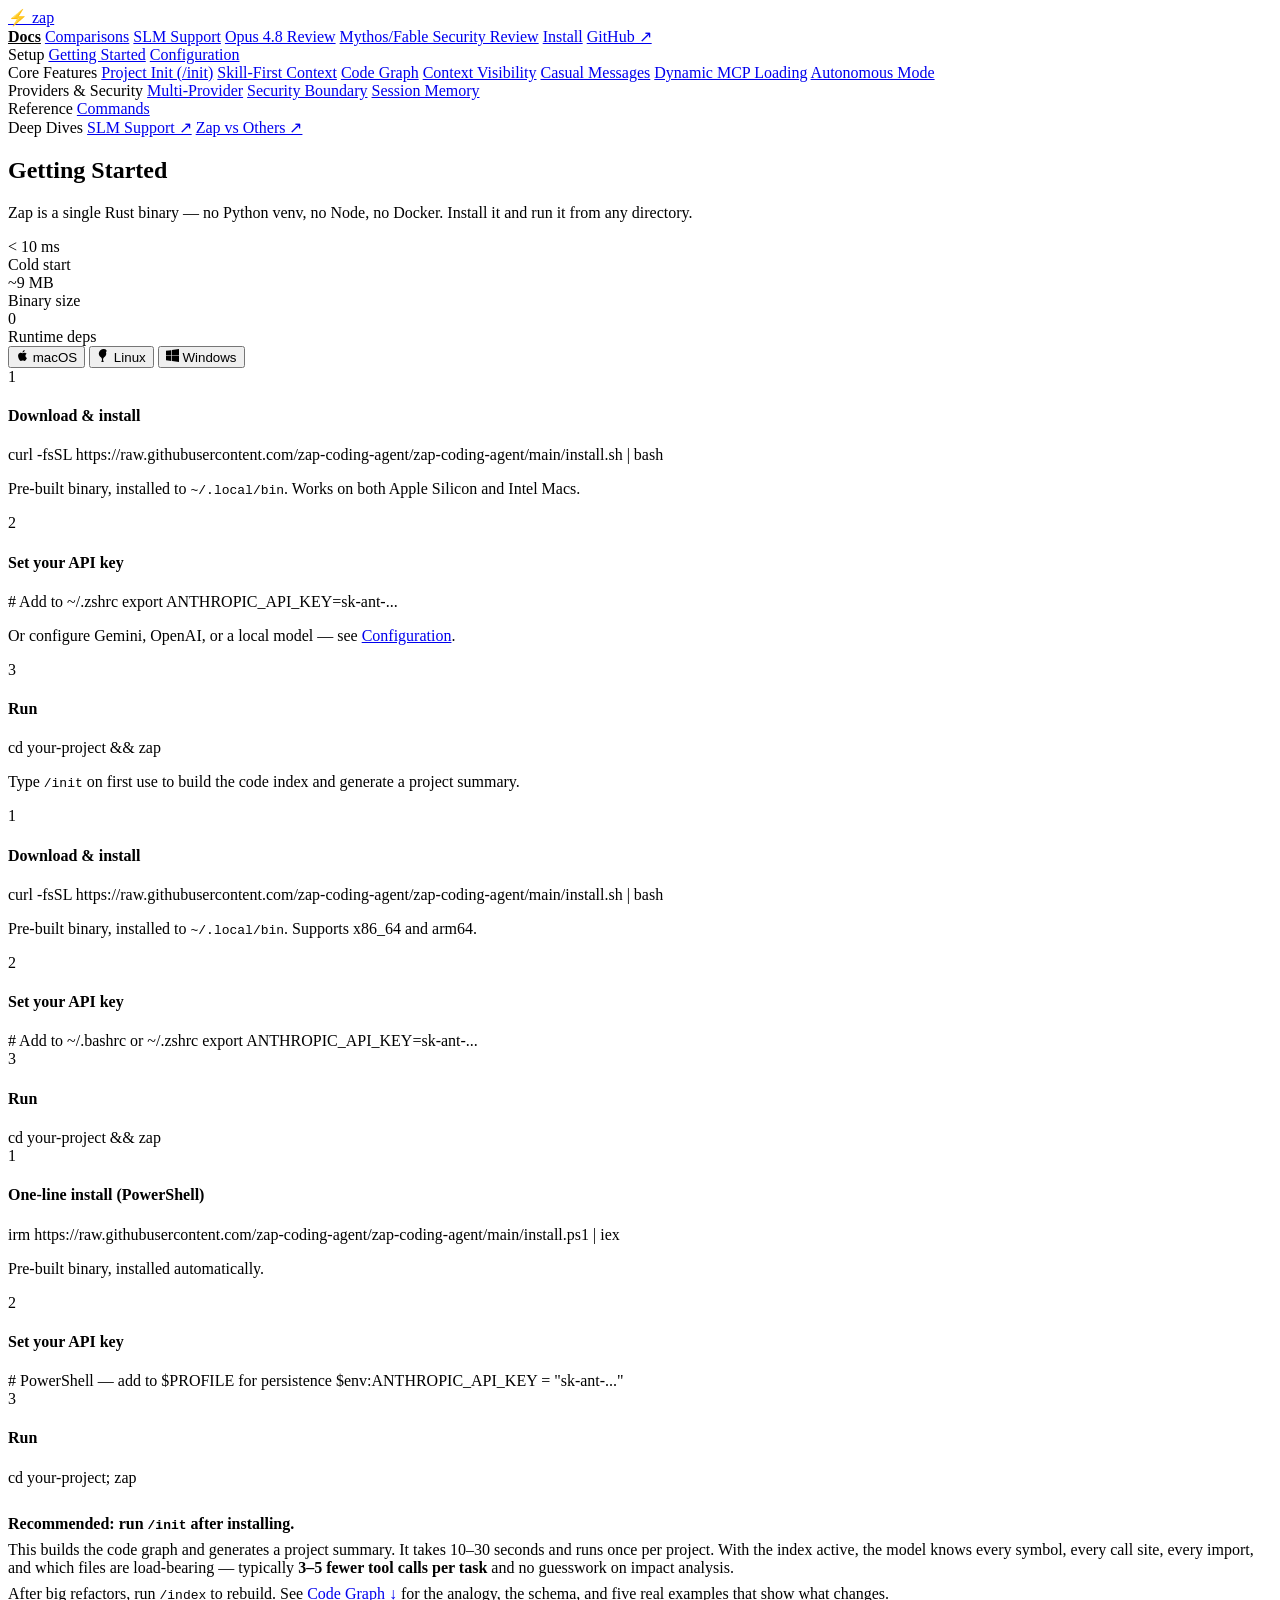
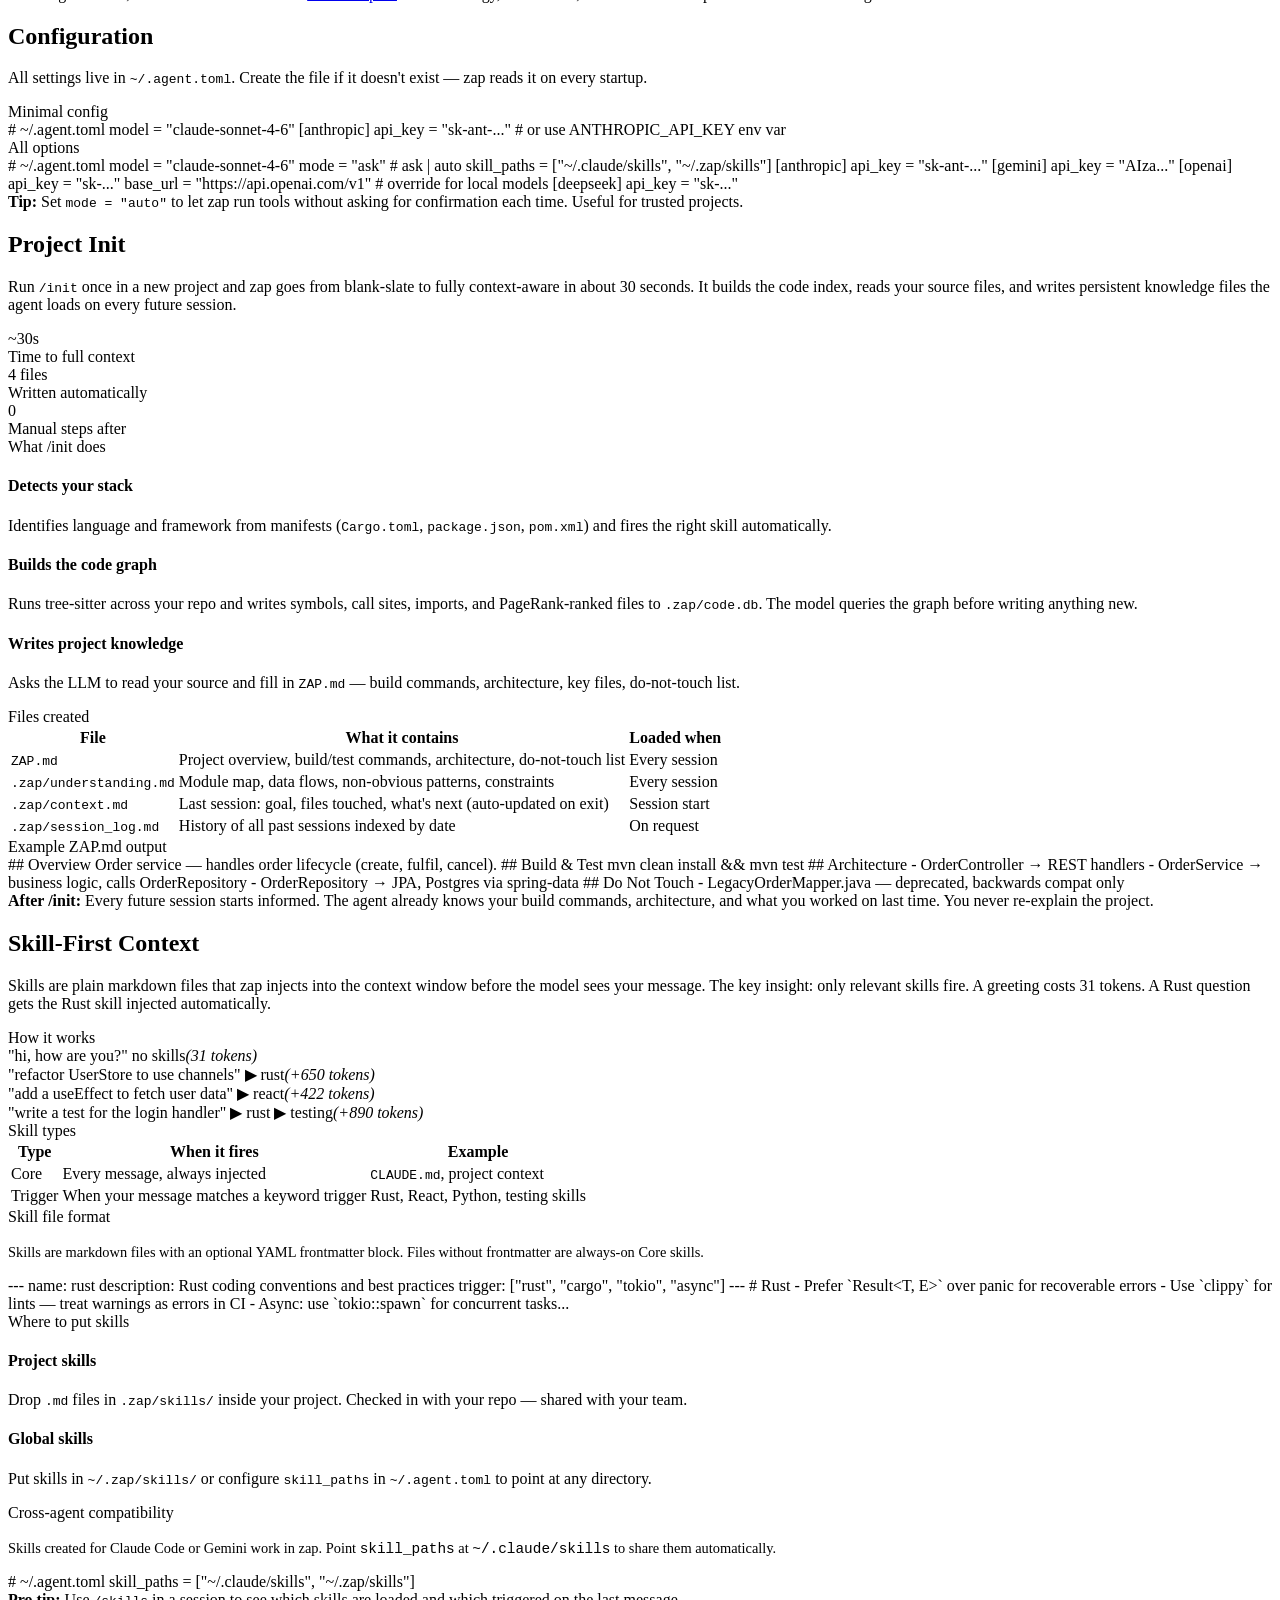
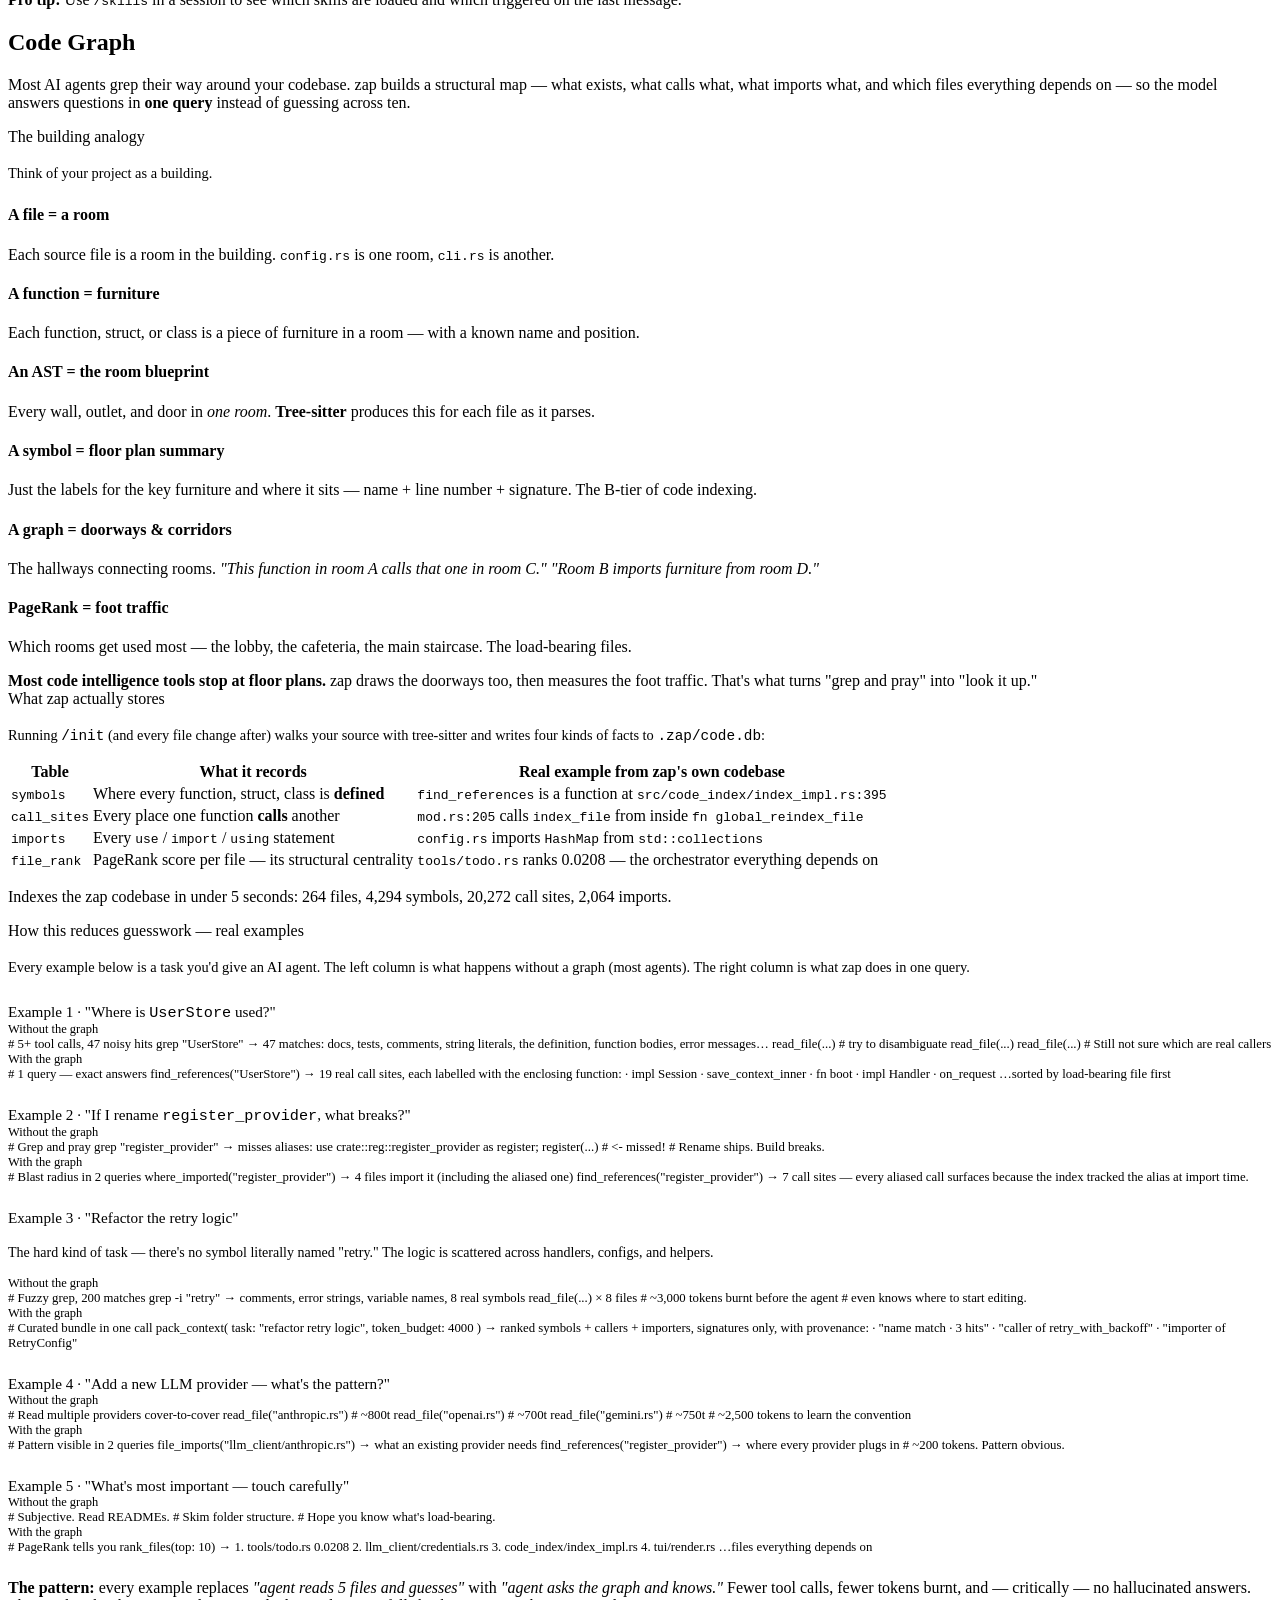
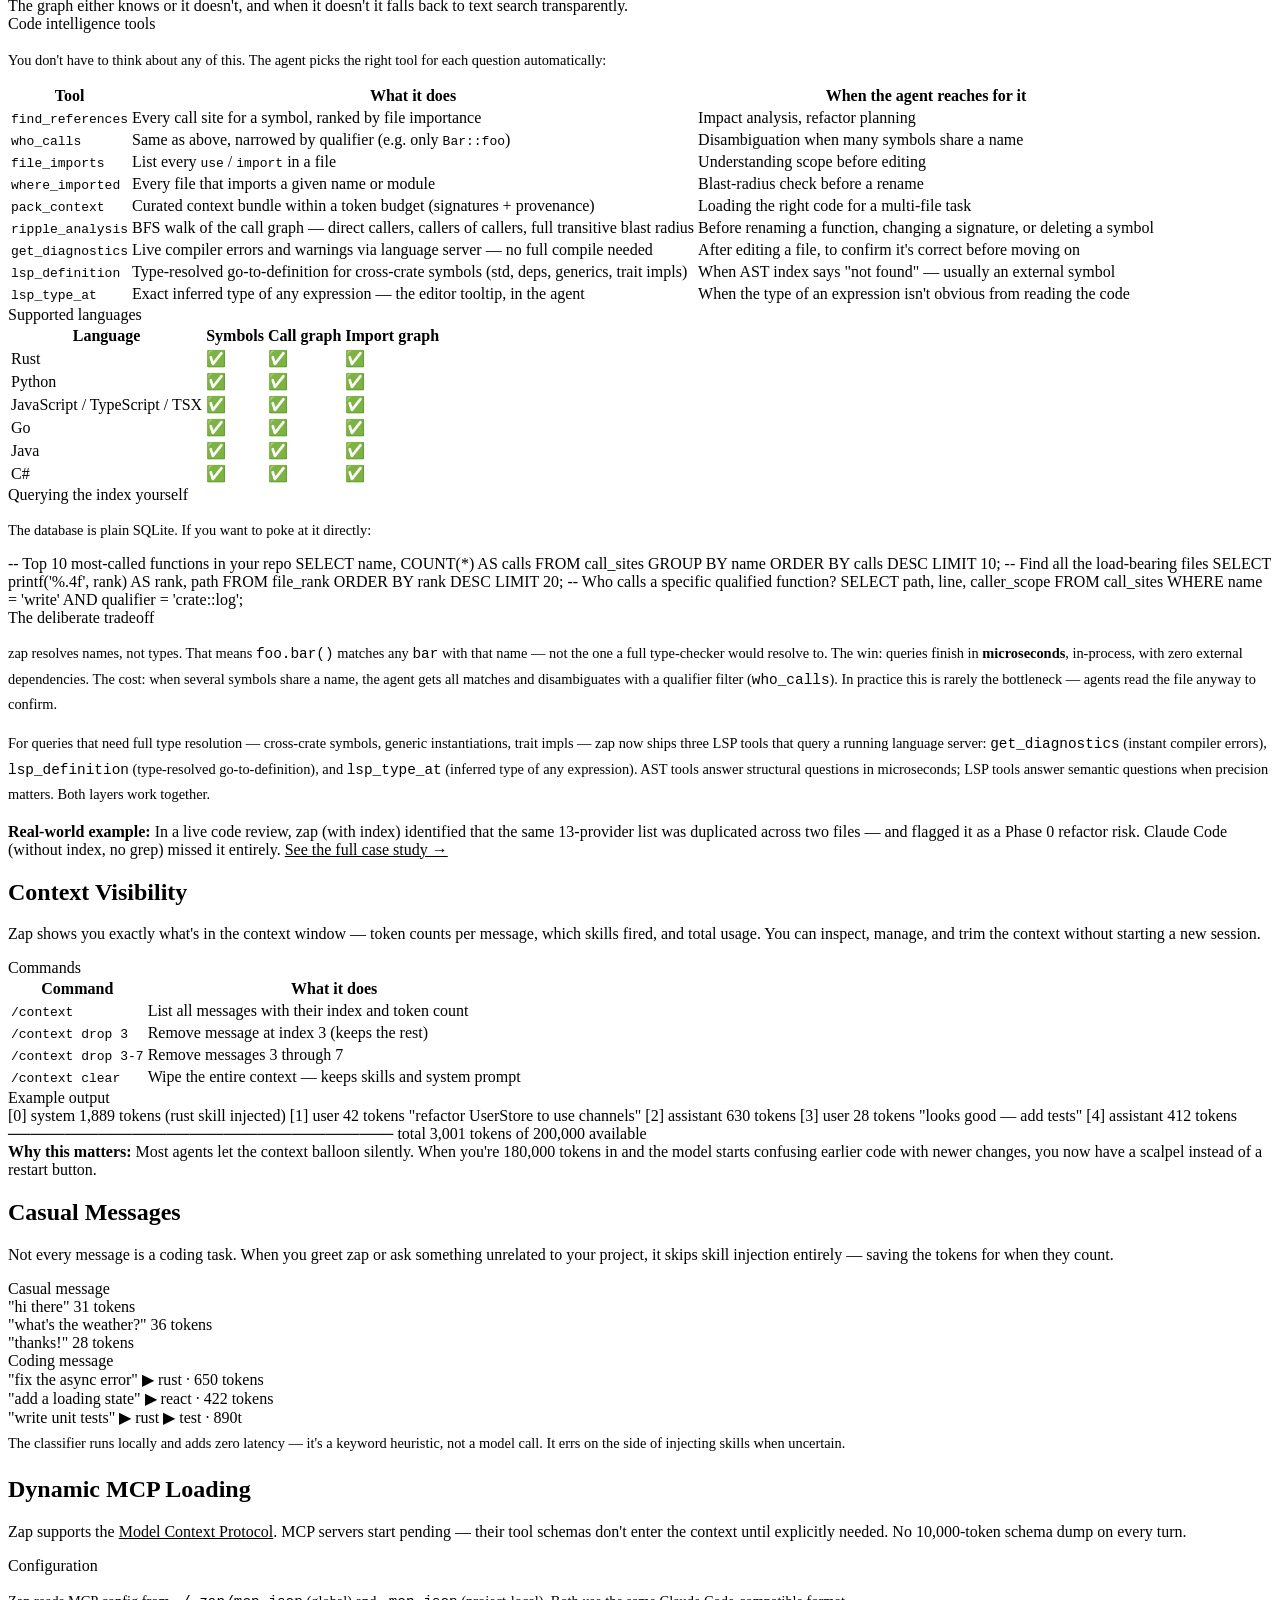
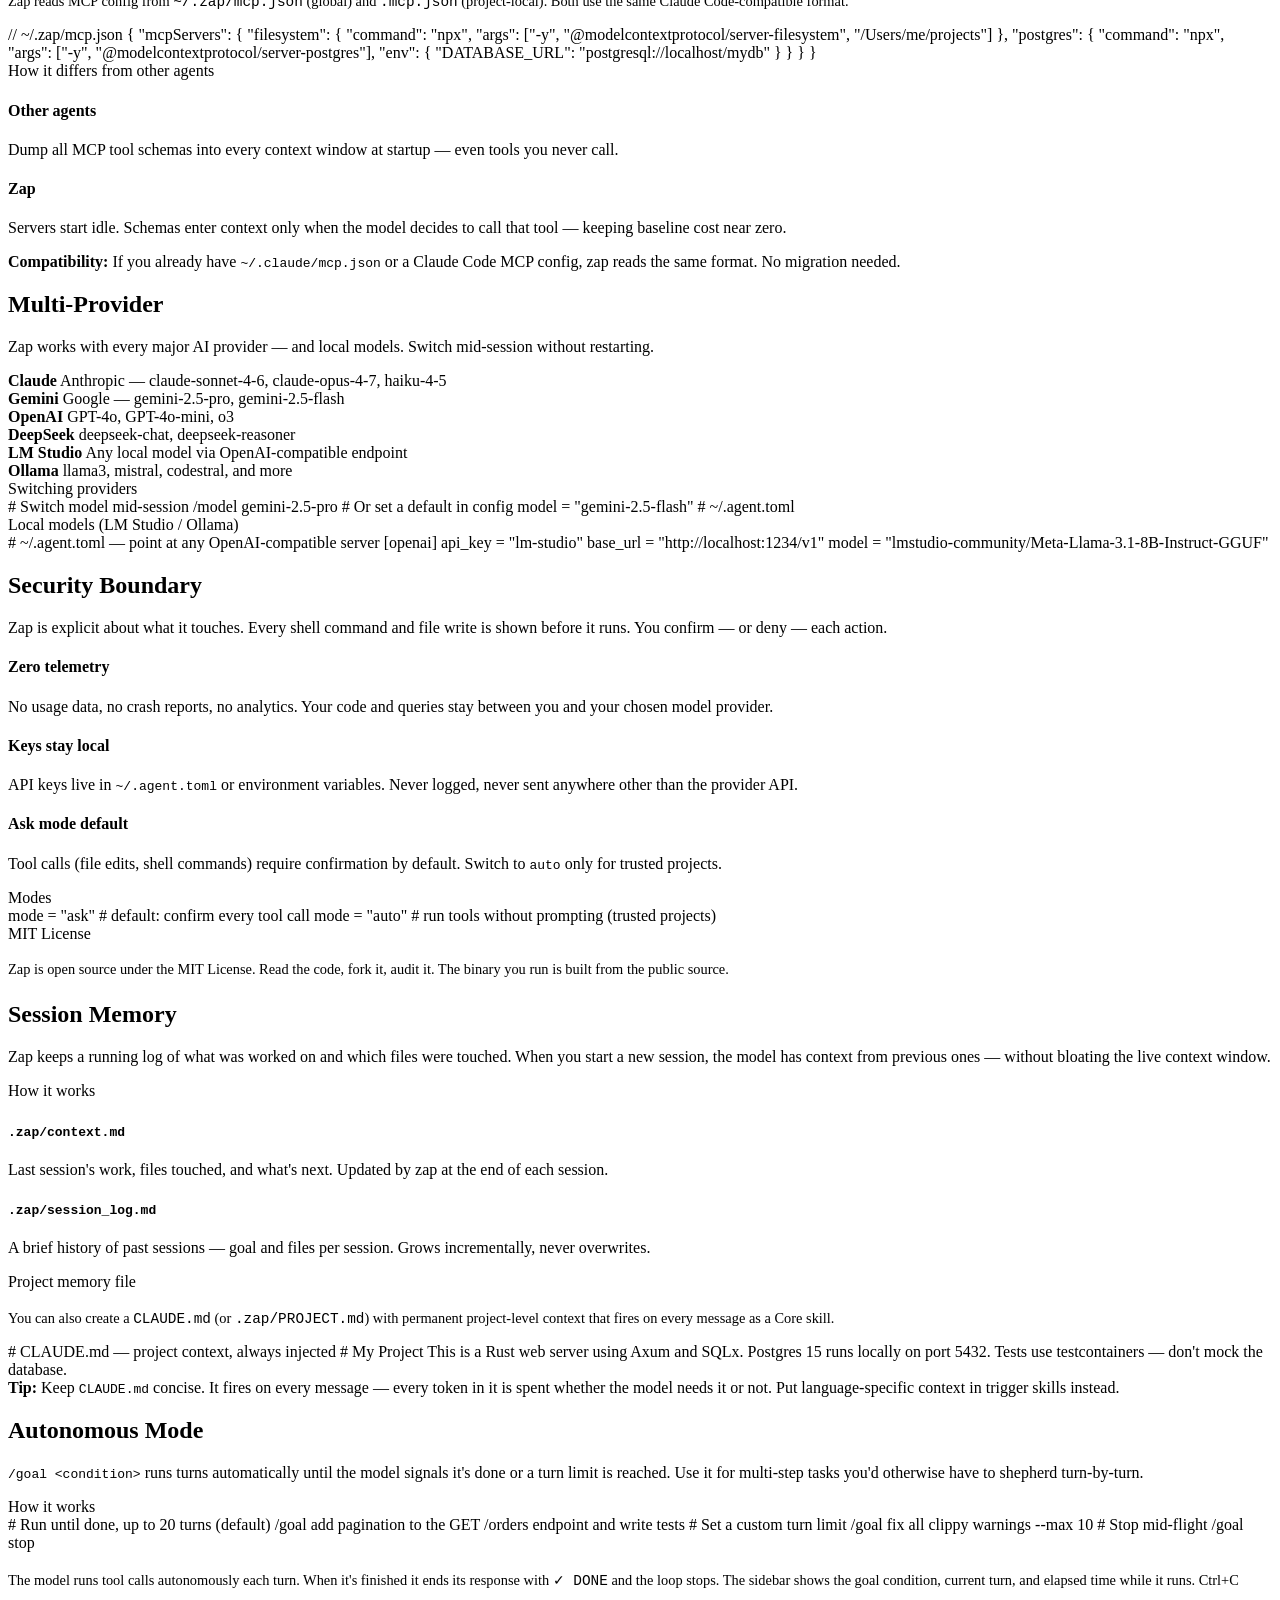
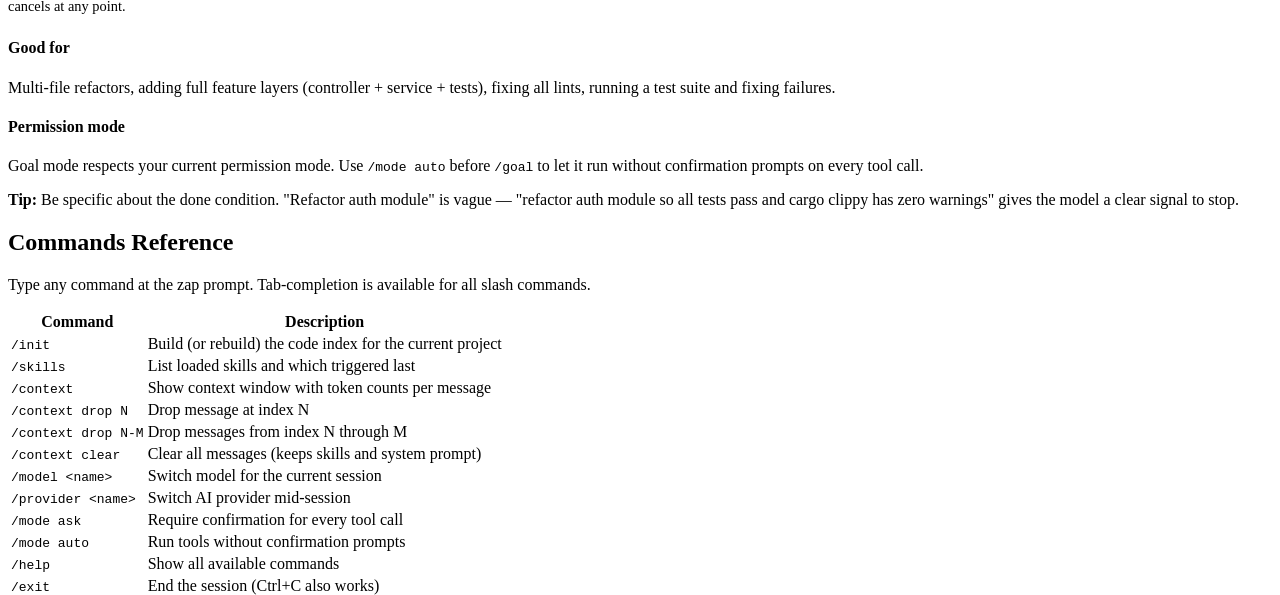
==== website/docs.html @ a090b0f4 "feat: ripple_analysis BFS E2E tests + README/docs update (v0.15.50)" ====
<!DOCTYPE html>
<html lang="en">
<head>
  <meta charset="UTF-8" />
  <meta name="viewport" content="width=device-width, initial-scale=1.0" />
  <title>Docs — Zap AI Coding Agent</title>
  <meta name="description" content="Full documentation for zap: installation, skills, code indexing, context visibility, MCP, multi-provider, and more." />
  <link rel="canonical" href="https://zap.justpush.cloud/docs.html" />

  <!-- Open Graph -->
  <meta property="og:type"        content="website" />
  <meta property="og:url"         content="https://zap.justpush.cloud/docs.html" />
  <meta property="og:title"       content="Docs — Zap AI Coding Agent" />
  <meta property="og:description" content="Getting started, skill system, code indexing, MCP, multi-provider setup, and full command reference." />
  <meta property="og:image"       content="https://img.youtube.com/vi/-wa1t2YiHDg/maxresdefault.jpg" />

  <!-- Twitter Card -->
  <meta name="twitter:card"        content="summary_large_image" />
  <meta name="twitter:title"       content="Docs — Zap AI Coding Agent" />
  <meta name="twitter:description" content="Getting started, skill system, code indexing, MCP, and full command reference." />
  <meta name="twitter:image"       content="https://img.youtube.com/vi/-wa1t2YiHDg/maxresdefault.jpg" />

  <link rel="stylesheet" href="style.css" />
  <link rel="preconnect" href="https://fonts.googleapis.com" />
  <link rel="preconnect" href="https://fonts.gstatic.com" crossorigin />
  <link href="https://fonts.googleapis.com/css2?family=Inter:wght@400;500;600;700;800&family=JetBrains+Mono:wght@400;500&display=swap" rel="stylesheet" />
</head>
<body>

  <!-- NAV -->
  <nav>
    <div class="nav-inner">
      <a href="index.html" class="logo">⚡ zap</a>
      <div class="nav-links">
        <a href="docs.html" style="color:var(--purple);font-weight:600;">Docs</a>
        <a href="comparisons.html">Comparisons</a>
        <a href="slm.html" class="nav-highlight">SLM Support</a>
        <a href="review.html" class="nav-highlight">Opus 4.8 Review</a>
        <a href="security.html" class="nav-highlight">Mythos/Fable Security Review</a>
        <a href="index.html#install">Install</a>
        <a href="https://github.com/zap-coding-agent/zap-coding-agent" target="_blank" rel="noopener" class="btn-ghost">GitHub ↗</a>
      </div>
    </div>
  </nav>

  <!-- DOCS SHELL -->
  <div class="docs-shell">

    <!-- SIDEBAR -->
    <aside class="docs-sidebar">
      <nav class="sidebar-nav">

        <div class="sidebar-group">
          <span class="sidebar-heading">Setup</span>
          <a class="sidebar-link" href="#install"   data-section="install">Getting Started</a>
          <a class="sidebar-link" href="#config"    data-section="config">Configuration</a>
        </div>

        <div class="sidebar-group">
          <span class="sidebar-heading">Core Features</span>
          <a class="sidebar-link" href="#init"               data-section="init">Project Init (/init)</a>
          <a class="sidebar-link" href="#skills"             data-section="skills">Skill-First Context</a>
          <a class="sidebar-link" href="#code-index"         data-section="code-index">Code Graph</a>
          <a class="sidebar-link" href="#context-visibility" data-section="context-visibility">Context Visibility</a>
          <a class="sidebar-link" href="#casual"             data-section="casual">Casual Messages</a>
          <a class="sidebar-link" href="#mcp"                data-section="mcp">Dynamic MCP Loading</a>
          <a class="sidebar-link" href="#goal"               data-section="goal">Autonomous Mode</a>
        </div>

        <div class="sidebar-group">
          <span class="sidebar-heading">Providers &amp; Security</span>
          <a class="sidebar-link" href="#providers"     data-section="providers">Multi-Provider</a>
          <a class="sidebar-link" href="#security"      data-section="security">Security Boundary</a>
          <a class="sidebar-link" href="#session-memory" data-section="session-memory">Session Memory</a>
        </div>

        <div class="sidebar-group">
          <span class="sidebar-heading">Reference</span>
          <a class="sidebar-link" href="#commands"  data-section="commands">Commands</a>
        </div>

        <div class="sidebar-group">
          <span class="sidebar-heading">Deep Dives</span>
          <a class="sidebar-link" href="slm.html">SLM Support ↗</a>
          <a class="sidebar-link" href="comparisons.html">Zap vs Others ↗</a>
        </div>

      </nav>
    </aside>

    <!-- CONTENT -->
    <main class="docs-content">

      <!-- ── Getting Started ──────────────────────────────────────────── -->
      <section class="doc-section" id="install">
        <h2>Getting Started</h2>
        <p class="doc-lead">Zap is a single Rust binary — no Python venv, no Node, no Docker. Install it and run it from any directory.</p>

        <div class="stat-row">
          <div class="stat-card"><div class="stat-num">&lt; 10 ms</div><div class="stat-label">Cold start</div></div>
          <div class="stat-card"><div class="stat-num">~9 MB</div><div class="stat-label">Binary size</div></div>
          <div class="stat-card"><div class="stat-num">0</div><div class="stat-label">Runtime deps</div></div>
        </div>

        <div class="os-tabs">
          <button type="button" class="os-tab active" data-os="mac">
            <svg width="13" height="13" viewBox="0 0 24 24" fill="currentColor"><path d="M18.71 19.5c-.83 1.24-1.71 2.45-3.05 2.47-1.34.03-1.77-.79-3.29-.79-1.53 0-2 .77-3.27.82-1.31.05-2.3-1.32-3.14-2.53C4.25 17 2.94 12.45 4.7 9.39c.87-1.52 2.43-2.48 4.12-2.51 1.28-.02 2.5.87 3.29.87.78 0 2.26-1.07 3.8-.91.65.03 2.47.26 3.64 1.98-.09.06-2.17 1.28-2.15 3.81.03 3.02 2.65 4.03 2.68 4.04-.03.07-.42 1.44-1.38 2.83M13 3.5c.73-.83 1.94-1.46 2.94-1.5.13 1.17-.34 2.35-1.04 3.19-.69.85-1.83 1.51-2.95 1.42-.15-1.15.41-2.35 1.05-3.11z"/></svg>
            macOS
          </button>
          <button type="button" class="os-tab" data-os="linux">
            <svg width="13" height="13" viewBox="0 0 24 24" fill="currentColor"><path d="M12.504 0c-.155 0-.315.008-.472.021C7.994.28 4.99 2.7 3.82 5.9c-.38 1.01-.53 2.08-.44 3.14.21 2.37 1.69 4.42 3.28 5.93.49.46.96.9 1.35 1.36.55.63.94 1.33 1.1 2.07.07.35.1.7.1 1.06 0 1.33-.35 2.63-.95 3.76-.29.56-.65 1.08-1.07 1.55-.12.14-.24.27-.37.41-.97 1.06-1.72 2.2-1.72 3.56 0 .21.02.42.05.62.41 2.31 2.74 3.64 5.05 3.64 2.31 0 4.64-1.33 5.05-3.64.03-.2.05-.41.05-.62 0-1.36-.75-2.5-1.72-3.56-.13-.14-.25-.27-.37-.41-.42-.47-.78-.99-1.07-1.55-.6-1.13-.95-2.43-.95-3.76 0-.36.03-.71.1-1.06.16-.74.55-1.44 1.1-2.07.39-.46.86-.9 1.35-1.36 1.59-1.51 3.07-3.56 3.28-5.93.09-1.06-.06-2.13-.44-3.14C19.51 2.7 16.51.28 12.996.021 12.84.008 12.678 0 12.504 0z"/></svg>
            Linux
          </button>
          <button type="button" class="os-tab" data-os="windows">
            <svg width="13" height="13" viewBox="0 0 24 24" fill="currentColor"><path d="M0 3.449L9.75 2.1v9.451H0m10.949-9.602L24 0v11.4H10.949M0 12.6h9.75v9.451L0 20.699M10.949 12.6H24V24l-12.9-1.801"/></svg>
            Windows
          </button>
        </div>

        <!-- macOS -->
        <div class="os-content active" id="os-mac">
          <div class="install-steps">
            <div class="install-step">
              <div class="install-step-num">1</div>
              <div class="install-step-body">
                <h4>Download &amp; install</h4>
                <div class="code-block">curl -fsSL https://raw.githubusercontent.com/zap-coding-agent/zap-coding-agent/main/install.sh | bash</div>
                <p>Pre-built binary, installed to <code>~/.local/bin</code>. Works on both Apple Silicon and Intel Macs.</p>
              </div>
            </div>
            <div class="install-step">
              <div class="install-step-num">2</div>
              <div class="install-step-body">
                <h4>Set your API key</h4>
                <div class="code-block"><span class="c-dim"># Add to ~/.zshrc</span>
export ANTHROPIC_API_KEY=sk-ant-...</div>
                <p>Or configure Gemini, OpenAI, or a local model — see <a href="#config">Configuration</a>.</p>
              </div>
            </div>
            <div class="install-step last">
              <div class="install-step-num">3</div>
              <div class="install-step-body">
                <h4>Run</h4>
                <div class="code-block">cd your-project &amp;&amp; zap</div>
                <p>Type <code>/init</code> on first use to build the code index and generate a project summary.</p>
              </div>
            </div>
          </div>
        </div>

        <!-- Linux -->
        <div class="os-content" id="os-linux">
          <div class="install-steps">
            <div class="install-step">
              <div class="install-step-num">1</div>
              <div class="install-step-body">
                <h4>Download &amp; install</h4>
                <div class="code-block">curl -fsSL https://raw.githubusercontent.com/zap-coding-agent/zap-coding-agent/main/install.sh | bash</div>
                <p>Pre-built binary, installed to <code>~/.local/bin</code>. Supports x86_64 and arm64.</p>
              </div>
            </div>
            <div class="install-step">
              <div class="install-step-num">2</div>
              <div class="install-step-body">
                <h4>Set your API key</h4>
                <div class="code-block"><span class="c-dim"># Add to ~/.bashrc or ~/.zshrc</span>
export ANTHROPIC_API_KEY=sk-ant-...</div>
              </div>
            </div>
            <div class="install-step last">
              <div class="install-step-num">3</div>
              <div class="install-step-body">
                <h4>Run</h4>
                <div class="code-block">cd your-project &amp;&amp; zap</div>
              </div>
            </div>
          </div>
        </div>

        <!-- Windows -->
        <div class="os-content" id="os-windows">
          <div class="install-steps">
            <div class="install-step">
              <div class="install-step-num">1</div>
              <div class="install-step-body">
                <h4>One-line install (PowerShell)</h4>
                <div class="code-block">irm https://raw.githubusercontent.com/zap-coding-agent/zap-coding-agent/main/install.ps1 | iex</div>
                <p>Pre-built binary, installed automatically.</p>
              </div>
            </div>
            <div class="install-step">
              <div class="install-step-num">2</div>
              <div class="install-step-body">
                <h4>Set your API key</h4>
                <div class="code-block"><span class="c-dim"># PowerShell — add to $PROFILE for persistence</span>
$env:ANTHROPIC_API_KEY = "sk-ant-..."</div>
              </div>
            </div>
            <div class="install-step last">
              <div class="install-step-num">3</div>
              <div class="install-step-body">
                <h4>Run</h4>
                <div class="code-block">cd your-project; zap</div>
              </div>
            </div>
          </div>
        </div>

        <div class="callout callout-tip" style="margin-top:28px;">
          <strong>Recommended: run <code>/init</code> after installing.</strong>
          <p style="margin:8px 0 0;">This builds the code graph and generates a project summary. It takes 10–30 seconds and runs once per project. With the index active, the model knows every symbol, every call site, every import, and which files are load-bearing — typically <strong>3–5 fewer tool calls per task</strong> and no guesswork on impact analysis.</p>
          <p style="margin:8px 0 0;">After big refactors, run <code>/index</code> to rebuild. See <a href="#code-index">Code Graph ↓</a> for the analogy, the schema, and five real examples that show what changes.</p>
        </div>
      </section>

      <div class="section-divider"></div>

      <!-- ── Configuration ────────────────────────────────────────────── -->
      <section class="doc-section" id="config">
        <h2>Configuration</h2>
        <p class="doc-lead">All settings live in <code>~/.agent.toml</code>. Create the file if it doesn't exist — zap reads it on every startup.</p>

        <div class="subsection-title">Minimal config</div>
        <div class="code-block"><span class="c-dim"># ~/.agent.toml</span>
model = <span class="c-str">"claude-sonnet-4-6"</span>

[anthropic]
api_key = <span class="c-str">"sk-ant-..."</span>  <span class="c-dim"># or use ANTHROPIC_API_KEY env var</span></div>

        <div class="subsection-title">All options</div>
        <div class="code-block"><span class="c-dim"># ~/.agent.toml</span>
model      = <span class="c-str">"claude-sonnet-4-6"</span>
mode       = <span class="c-str">"ask"</span>           <span class="c-dim"># ask | auto</span>
skill_paths = [<span class="c-str">"~/.claude/skills"</span>, <span class="c-str">"~/.zap/skills"</span>]

[anthropic]
api_key = <span class="c-str">"sk-ant-..."</span>

[gemini]
api_key = <span class="c-str">"AIza..."</span>

[openai]
api_key  = <span class="c-str">"sk-..."</span>
base_url = <span class="c-str">"https://api.openai.com/v1"</span>  <span class="c-dim"># override for local models</span>

[deepseek]
api_key = <span class="c-str">"sk-..."</span></div>

        <div class="callout callout-tip">
          <strong>Tip:</strong> Set <code>mode = "auto"</code> to let zap run tools without asking for confirmation each time. Useful for trusted projects.
        </div>
      </section>

      <div class="section-divider"></div>

      <!-- ── Project Init ─────────────────────────────────────────────── -->
      <section class="doc-section" id="init">
        <h2>Project Init</h2>
        <p class="doc-lead">Run <code>/init</code> once in a new project and zap goes from blank-slate to fully context-aware in about 30 seconds. It builds the code index, reads your source files, and writes persistent knowledge files the agent loads on every future session.</p>

        <div class="stat-row">
          <div class="stat-card"><div class="stat-num">~30s</div><div class="stat-label">Time to full context</div></div>
          <div class="stat-card"><div class="stat-num">4 files</div><div class="stat-label">Written automatically</div></div>
          <div class="stat-card"><div class="stat-num">0</div><div class="stat-label">Manual steps after</div></div>
        </div>

        <div class="subsection-title">What /init does</div>
        <div class="feature-row">
          <div class="feature-row-item">
            <h4>Detects your stack</h4>
            <p>Identifies language and framework from manifests (<code>Cargo.toml</code>, <code>package.json</code>, <code>pom.xml</code>) and fires the right skill automatically.</p>
          </div>
          <div class="feature-row-item">
            <h4>Builds the code graph</h4>
            <p>Runs tree-sitter across your repo and writes symbols, call sites, imports, and PageRank-ranked files to <code>.zap/code.db</code>. The model queries the graph before writing anything new.</p>
          </div>
          <div class="feature-row-item">
            <h4>Writes project knowledge</h4>
            <p>Asks the LLM to read your source and fill in <code>ZAP.md</code> — build commands, architecture, key files, do-not-touch list.</p>
          </div>
        </div>

        <div class="subsection-title">Files created</div>
        <div class="context-table-wrap">
          <table class="context-table">
            <thead><tr><th>File</th><th>What it contains</th><th>Loaded when</th></tr></thead>
            <tbody>
              <tr><td><code>ZAP.md</code></td><td>Project overview, build/test commands, architecture, do-not-touch list</td><td>Every session</td></tr>
              <tr><td><code>.zap/understanding.md</code></td><td>Module map, data flows, non-obvious patterns, constraints</td><td>Every session</td></tr>
              <tr><td><code>.zap/context.md</code></td><td>Last session: goal, files touched, what's next (auto-updated on exit)</td><td>Session start</td></tr>
              <tr><td><code>.zap/session_log.md</code></td><td>History of all past sessions indexed by date</td><td>On request</td></tr>
            </tbody>
          </table>
        </div>

        <div class="subsection-title">Example ZAP.md output</div>
        <div class="code-block"><span class="c-dim">## Overview</span>
Order service — handles order lifecycle (create, fulfil, cancel).

<span class="c-dim">## Build &amp; Test</span>
mvn clean install &amp;&amp; mvn test

<span class="c-dim">## Architecture</span>
- OrderController  → REST handlers
- OrderService     → business logic, calls OrderRepository
- OrderRepository  → JPA, Postgres via spring-data

<span class="c-dim">## Do Not Touch</span>
- LegacyOrderMapper.java — deprecated, backwards compat only</div>

        <div class="callout callout-tip">
          <strong>After /init:</strong> Every future session starts informed. The agent already knows your build commands, architecture, and what you worked on last time. You never re-explain the project.
        </div>
      </section>

      <div class="section-divider"></div>

      <!-- ── Skills ────────────────────────────────────────────────────── -->
      <section class="doc-section" id="skills">
        <h2>Skill-First Context</h2>
        <p class="doc-lead">Skills are plain markdown files that zap injects into the context window before the model sees your message. The key insight: only relevant skills fire. A greeting costs 31 tokens. A Rust question gets the Rust skill injected automatically.</p>

        <div class="subsection-title">How it works</div>
        <div class="skill-demo">
          <div class="skill-row">
            <span class="msg">"hi, how are you?"</span>
            <span class="skills">no skills<em>(31 tokens)</em></span>
          </div>
          <div class="skill-row">
            <span class="msg">"refactor UserStore to use channels"</span>
            <span class="skills">▶ rust<em>(+650 tokens)</em></span>
          </div>
          <div class="skill-row">
            <span class="msg">"add a useEffect to fetch user data"</span>
            <span class="skills">▶ react<em>(+422 tokens)</em></span>
          </div>
          <div class="skill-row">
            <span class="msg">"write a test for the login handler"</span>
            <span class="skills">▶ rust ▶ testing<em>(+890 tokens)</em></span>
          </div>
        </div>

        <div class="subsection-title">Skill types</div>
        <div class="skills-table-wrap">
          <table class="skills-table">
            <thead>
              <tr>
                <th>Type</th>
                <th>When it fires</th>
                <th>Example</th>
              </tr>
            </thead>
            <tbody>
              <tr>
                <td><span class="badge-always">Core</span></td>
                <td>Every message, always injected</td>
                <td><code>CLAUDE.md</code>, project context</td>
              </tr>
              <tr>
                <td><span class="badge-trigger">Trigger</span></td>
                <td>When your message matches a keyword trigger</td>
                <td>Rust, React, Python, testing skills</td>
              </tr>
            </tbody>
          </table>
        </div>

        <div class="subsection-title">Skill file format</div>
        <p style="color:var(--text-2);font-size:0.9rem;line-height:1.7;margin-bottom:12px;">Skills are markdown files with an optional YAML frontmatter block. Files without frontmatter are always-on Core skills.</p>
        <div class="code-block"><span class="c-dim">---
name: rust
description: Rust coding conventions and best practices
trigger: ["rust", "cargo", "tokio", "async"]
---</span>

# Rust

- Prefer `Result&lt;T, E&gt;` over panic for recoverable errors
- Use `clippy` for lints — treat warnings as errors in CI
- Async: use `tokio::spawn` for concurrent tasks...
</div>

        <div class="subsection-title">Where to put skills</div>
        <div class="two-col">
          <div class="feature-row-item">
            <h4>Project skills</h4>
            <p>Drop <code>.md</code> files in <code>.zap/skills/</code> inside your project. Checked in with your repo — shared with your team.</p>
          </div>
          <div class="feature-row-item">
            <h4>Global skills</h4>
            <p>Put skills in <code>~/.zap/skills/</code> or configure <code>skill_paths</code> in <code>~/.agent.toml</code> to point at any directory.</p>
          </div>
        </div>

        <div class="subsection-title">Cross-agent compatibility</div>
        <p style="color:var(--text-2);font-size:0.9rem;line-height:1.7;margin-bottom:12px;">Skills created for Claude Code or Gemini work in zap. Point <code>skill_paths</code> at <code>~/.claude/skills</code> to share them automatically.</p>
        <div class="code-block"><span class="c-dim"># ~/.agent.toml</span>
skill_paths = [<span class="c-str">"~/.claude/skills"</span>, <span class="c-str">"~/.zap/skills"</span>]</div>

        <div class="callout callout-tip">
          <strong>Pro tip:</strong> Use <code>/skills</code> in a session to see which skills are loaded and which triggered on the last message.
        </div>
      </section>

      <div class="section-divider"></div>

      <!-- ── Code Graph ────────────────────────────────────────────────── -->
      <section class="doc-section" id="code-index">
        <h2>Code Graph</h2>
        <p class="doc-lead">Most AI agents grep their way around your codebase. zap builds a structural map — what exists, what calls what, what imports what, and which files everything depends on — so the model answers questions in <strong>one query</strong> instead of guessing across ten.</p>

        <div class="subsection-title">The building analogy</div>
        <p style="color:var(--text-2);font-size:0.9rem;line-height:1.7;margin-bottom:12px;">Think of your project as a building.</p>
        <div class="feature-row">
          <div class="feature-row-item">
            <h4>A file = a room</h4>
            <p>Each source file is a room in the building. <code>config.rs</code> is one room, <code>cli.rs</code> is another.</p>
          </div>
          <div class="feature-row-item">
            <h4>A function = furniture</h4>
            <p>Each function, struct, or class is a piece of furniture in a room — with a known name and position.</p>
          </div>
          <div class="feature-row-item">
            <h4>An AST = the room blueprint</h4>
            <p>Every wall, outlet, and door in <em>one room</em>. <strong>Tree-sitter</strong> produces this for each file as it parses.</p>
          </div>
        </div>
        <div class="feature-row">
          <div class="feature-row-item">
            <h4>A symbol = floor plan summary</h4>
            <p>Just the labels for the key furniture and where it sits — name + line number + signature. The B-tier of code indexing.</p>
          </div>
          <div class="feature-row-item">
            <h4>A graph = doorways &amp; corridors</h4>
            <p>The hallways connecting rooms. <em>"This function in room A calls that one in room C."</em> <em>"Room B imports furniture from room D."</em></p>
          </div>
          <div class="feature-row-item">
            <h4>PageRank = foot traffic</h4>
            <p>Which rooms get used most — the lobby, the cafeteria, the main staircase. The load-bearing files.</p>
          </div>
        </div>
        <div class="callout callout-tip" style="margin-top:8px;">
          <strong>Most code intelligence tools stop at floor plans.</strong> zap draws the doorways too, then measures the foot traffic. That's what turns "grep and pray" into "look it up."
        </div>

        <div class="subsection-title">What zap actually stores</div>
        <p style="color:var(--text-2);font-size:0.9rem;line-height:1.7;margin-bottom:12px;">Running <code>/init</code> (and every file change after) walks your source with tree-sitter and writes four kinds of facts to <code>.zap/code.db</code>:</p>
        <div class="comparison-table-wrap">
          <table class="comparison-table">
            <thead>
              <tr>
                <th>Table</th>
                <th>What it records</th>
                <th>Real example from zap's own codebase</th>
              </tr>
            </thead>
            <tbody>
              <tr>
                <td><code>symbols</code></td>
                <td>Where every function, struct, class is <strong>defined</strong></td>
                <td><code>find_references</code> is a function at <code>src/code_index/index_impl.rs:395</code></td>
              </tr>
              <tr>
                <td><code>call_sites</code></td>
                <td>Every place one function <strong>calls</strong> another</td>
                <td><code>mod.rs:205</code> calls <code>index_file</code> from inside <code>fn global_reindex_file</code></td>
              </tr>
              <tr>
                <td><code>imports</code></td>
                <td>Every <code>use</code> / <code>import</code> / <code>using</code> statement</td>
                <td><code>config.rs</code> imports <code>HashMap</code> from <code>std::collections</code></td>
              </tr>
              <tr>
                <td><code>file_rank</code></td>
                <td>PageRank score per file — its structural centrality</td>
                <td><code>tools/todo.rs</code> ranks 0.0208 — the orchestrator everything depends on</td>
              </tr>
            </tbody>
          </table>
        </div>
        <p class="table-note">Indexes the zap codebase in under 5 seconds: 264 files, 4,294 symbols, 20,272 call sites, 2,064 imports.</p>

        <div class="subsection-title">How this reduces guesswork — real examples</div>
        <p style="color:var(--text-2);font-size:0.9rem;line-height:1.7;margin-bottom:16px;">Every example below is a task you'd give an AI agent. The left column is what happens without a graph (most agents). The right column is what zap does in one query.</p>

        <!-- Example 1 -->
        <div class="subsection-title" style="font-size:0.95rem;color:var(--text);margin-top:24px;">Example 1 · "Where is <code>UserStore</code> used?"</div>
        <div class="two-col">
          <div>
            <div class="subsection-title" style="margin-top:0;font-size:0.78rem;color:var(--text-2);">Without the graph</div>
            <div class="code-block" style="font-size:0.8rem;"><span class="c-dim"># 5+ tool calls, 47 noisy hits</span>
grep "UserStore"
→ 47 matches: docs, tests, comments,
  string literals, the definition,
  function bodies, error messages…
read_file(...)   # try to disambiguate
read_file(...)
read_file(...)
<span class="c-dim"># Still not sure which are real callers</span></div>
          </div>
          <div>
            <div class="subsection-title" style="margin-top:0;font-size:0.78rem;color:var(--purple);">With the graph</div>
            <div class="code-block" style="font-size:0.8rem;"><span class="c-dim"># 1 query — exact answers</span>
find_references("UserStore")
→ 19 real call sites, each labelled
  with the enclosing function:
  · impl Session · save_context_inner
  · fn boot
  · impl Handler · on_request
  …sorted by load-bearing file first</div>
          </div>
        </div>

        <!-- Example 2 -->
        <div class="subsection-title" style="font-size:0.95rem;color:var(--text);margin-top:24px;">Example 2 · "If I rename <code>register_provider</code>, what breaks?"</div>
        <div class="two-col">
          <div>
            <div class="subsection-title" style="margin-top:0;font-size:0.78rem;color:var(--text-2);">Without the graph</div>
            <div class="code-block" style="font-size:0.8rem;"><span class="c-dim"># Grep and pray</span>
grep "register_provider"
→ misses aliases:
  <span class="c-dim">use crate::reg::register_provider</span>
  <span class="c-dim">    as register;</span>
  register(...)  <span class="c-dim"># &lt;- missed!</span>
<span class="c-dim"># Rename ships. Build breaks.</span></div>
          </div>
          <div>
            <div class="subsection-title" style="margin-top:0;font-size:0.78rem;color:var(--purple);">With the graph</div>
            <div class="code-block" style="font-size:0.8rem;"><span class="c-dim"># Blast radius in 2 queries</span>
where_imported("register_provider")
→ 4 files import it
  (including the aliased one)
find_references("register_provider")
→ 7 call sites — every aliased call
  surfaces because the index tracked
  the alias at import time.</div>
          </div>
        </div>

        <!-- Example 3 -->
        <div class="subsection-title" style="font-size:0.95rem;color:var(--text);margin-top:24px;">Example 3 · "Refactor the retry logic"</div>
        <p style="color:var(--text-2);font-size:0.875rem;line-height:1.65;margin-bottom:12px;">The hard kind of task — there's no symbol literally named "retry." The logic is scattered across handlers, configs, and helpers.</p>
        <div class="two-col">
          <div>
            <div class="subsection-title" style="margin-top:0;font-size:0.78rem;color:var(--text-2);">Without the graph</div>
            <div class="code-block" style="font-size:0.8rem;"><span class="c-dim"># Fuzzy grep, 200 matches</span>
grep -i "retry"
→ comments, error strings,
  variable names, 8 real symbols
read_file(...) × 8 files
<span class="c-dim"># ~3,000 tokens burnt before the agent</span>
<span class="c-dim"># even knows where to start editing.</span></div>
          </div>
          <div>
            <div class="subsection-title" style="margin-top:0;font-size:0.78rem;color:var(--purple);">With the graph</div>
            <div class="code-block" style="font-size:0.8rem;"><span class="c-dim"># Curated bundle in one call</span>
pack_context(
  task: "refactor retry logic",
  token_budget: 4000
)
→ ranked symbols + callers + importers,
  signatures only, with provenance:
  <span class="c-dim">· "name match · 3 hits"</span>
  <span class="c-dim">· "caller of retry_with_backoff"</span>
  <span class="c-dim">· "importer of RetryConfig"</span></div>
          </div>
        </div>

        <!-- Example 4 -->
        <div class="subsection-title" style="font-size:0.95rem;color:var(--text);margin-top:24px;">Example 4 · "Add a new LLM provider — what's the pattern?"</div>
        <div class="two-col">
          <div>
            <div class="subsection-title" style="margin-top:0;font-size:0.78rem;color:var(--text-2);">Without the graph</div>
            <div class="code-block" style="font-size:0.8rem;"><span class="c-dim"># Read multiple providers cover-to-cover</span>
read_file("anthropic.rs")  <span class="c-dim"># ~800t</span>
read_file("openai.rs")     <span class="c-dim"># ~700t</span>
read_file("gemini.rs")     <span class="c-dim"># ~750t</span>
<span class="c-dim"># ~2,500 tokens to learn the convention</span></div>
          </div>
          <div>
            <div class="subsection-title" style="margin-top:0;font-size:0.78rem;color:var(--purple);">With the graph</div>
            <div class="code-block" style="font-size:0.8rem;"><span class="c-dim"># Pattern visible in 2 queries</span>
file_imports("llm_client/anthropic.rs")
→ what an existing provider needs

find_references("register_provider")
→ where every provider plugs in
<span class="c-dim"># ~200 tokens. Pattern obvious.</span></div>
          </div>
        </div>

        <!-- Example 5 -->
        <div class="subsection-title" style="font-size:0.95rem;color:var(--text);margin-top:24px;">Example 5 · "What's most important — touch carefully"</div>
        <div class="two-col">
          <div>
            <div class="subsection-title" style="margin-top:0;font-size:0.78rem;color:var(--text-2);">Without the graph</div>
            <div class="code-block" style="font-size:0.8rem;"><span class="c-dim"># Subjective. Read READMEs.</span>
<span class="c-dim"># Skim folder structure.</span>
<span class="c-dim"># Hope you know what's load-bearing.</span></div>
          </div>
          <div>
            <div class="subsection-title" style="margin-top:0;font-size:0.78rem;color:var(--purple);">With the graph</div>
            <div class="code-block" style="font-size:0.8rem;"><span class="c-dim"># PageRank tells you</span>
rank_files(top: 10)
→ 1. tools/todo.rs         0.0208
   2. llm_client/credentials.rs
   3. code_index/index_impl.rs
   4. tui/render.rs
   …files everything depends on</div>
          </div>
        </div>

        <div class="callout callout-tip" style="margin-top:24px;">
          <strong>The pattern:</strong> every example replaces <em>"agent reads 5 files and guesses"</em> with <em>"agent asks the graph and knows."</em> Fewer tool calls, fewer tokens burnt, and — critically — no hallucinated answers. The graph either knows or it doesn't, and when it doesn't it falls back to text search transparently.
        </div>

        <div class="subsection-title">Code intelligence tools</div>
        <p style="color:var(--text-2);font-size:0.9rem;line-height:1.7;margin-bottom:12px;">You don't have to think about any of this. The agent picks the right tool for each question automatically:</p>
        <div class="context-table-wrap">
          <table class="context-table">
            <thead>
              <tr>
                <th>Tool</th>
                <th>What it does</th>
                <th>When the agent reaches for it</th>
              </tr>
            </thead>
            <tbody>
              <tr>
                <td><code>find_references</code></td>
                <td>Every call site for a symbol, ranked by file importance</td>
                <td>Impact analysis, refactor planning</td>
              </tr>
              <tr>
                <td><code>who_calls</code></td>
                <td>Same as above, narrowed by qualifier (e.g. only <code>Bar::foo</code>)</td>
                <td>Disambiguation when many symbols share a name</td>
              </tr>
              <tr>
                <td><code>file_imports</code></td>
                <td>List every <code>use</code> / <code>import</code> in a file</td>
                <td>Understanding scope before editing</td>
              </tr>
              <tr>
                <td><code>where_imported</code></td>
                <td>Every file that imports a given name or module</td>
                <td>Blast-radius check before a rename</td>
              </tr>
              <tr>
                <td><code>pack_context</code></td>
                <td>Curated context bundle within a token budget (signatures + provenance)</td>
                <td>Loading the right code for a multi-file task</td>
              </tr>
              <tr>
                <td><code>ripple_analysis</code></td>
                <td>BFS walk of the call graph — direct callers, callers of callers, full transitive blast radius</td>
                <td>Before renaming a function, changing a signature, or deleting a symbol</td>
              </tr>
              <tr>
                <td><code>get_diagnostics</code></td>
                <td>Live compiler errors and warnings via language server — no full compile needed</td>
                <td>After editing a file, to confirm it's correct before moving on</td>
              </tr>
              <tr>
                <td><code>lsp_definition</code></td>
                <td>Type-resolved go-to-definition for cross-crate symbols (std, deps, generics, trait impls)</td>
                <td>When AST index says "not found" — usually an external symbol</td>
              </tr>
              <tr>
                <td><code>lsp_type_at</code></td>
                <td>Exact inferred type of any expression — the editor tooltip, in the agent</td>
                <td>When the type of an expression isn't obvious from reading the code</td>
              </tr>
            </tbody>
          </table>
        </div>

        <div class="subsection-title">Supported languages</div>
        <div class="comparison-table-wrap">
          <table class="comparison-table">
            <thead>
              <tr>
                <th>Language</th>
                <th>Symbols</th>
                <th>Call graph</th>
                <th>Import graph</th>
              </tr>
            </thead>
            <tbody>
              <tr><td>Rust</td><td class="good">✅</td><td class="good">✅</td><td class="good">✅</td></tr>
              <tr><td>Python</td><td class="good">✅</td><td class="good">✅</td><td class="good">✅</td></tr>
              <tr><td>JavaScript / TypeScript / TSX</td><td class="good">✅</td><td class="good">✅</td><td class="good">✅</td></tr>
              <tr><td>Go</td><td class="good">✅</td><td class="good">✅</td><td class="good">✅</td></tr>
              <tr><td>Java</td><td class="good">✅</td><td class="good">✅</td><td class="good">✅</td></tr>
              <tr><td>C#</td><td class="good">✅</td><td class="good">✅</td><td class="good">✅</td></tr>
            </tbody>
          </table>
        </div>

        <div class="subsection-title">Querying the index yourself</div>
        <p style="color:var(--text-2);font-size:0.9rem;line-height:1.7;margin-bottom:12px;">The database is plain SQLite. If you want to poke at it directly:</p>
        <div class="code-block"><span class="c-dim">-- Top 10 most-called functions in your repo</span>
SELECT name, COUNT(*) AS calls
FROM call_sites GROUP BY name
ORDER BY calls DESC LIMIT 10;

<span class="c-dim">-- Find all the load-bearing files</span>
SELECT printf('%.4f', rank) AS rank, path
FROM file_rank ORDER BY rank DESC LIMIT 20;

<span class="c-dim">-- Who calls a specific qualified function?</span>
SELECT path, line, caller_scope
FROM call_sites
WHERE name = 'write' AND qualifier = 'crate::log';</div>

        <div class="subsection-title">The deliberate tradeoff</div>
        <p style="color:var(--text-2);font-size:0.9rem;line-height:1.7;margin-bottom:12px;">
          zap resolves names, not types. That means <code>foo.bar()</code> matches any <code>bar</code> with that name — not the one a full type-checker would resolve to. The win: queries finish in <strong>microseconds</strong>, in-process, with zero external dependencies. The cost: when several symbols share a name, the agent gets all matches and disambiguates with a qualifier filter (<code>who_calls</code>). In practice this is rarely the bottleneck — agents read the file anyway to confirm.
        </p>
        <p style="color:var(--text-2);font-size:0.9rem;line-height:1.7;margin-bottom:16px;">
          For queries that need full type resolution — cross-crate symbols, generic instantiations, trait impls — zap now ships three LSP tools that query a running language server: <code>get_diagnostics</code> (instant compiler errors), <code>lsp_definition</code> (type-resolved go-to-definition), and <code>lsp_type_at</code> (inferred type of any expression). AST tools answer structural questions in microseconds; LSP tools answer semantic questions when precision matters. Both layers work together.
        </p>

        <div class="callout">
          <strong>Real-world example:</strong> In a live code review, zap (with index) identified that the same 13-provider list was duplicated across two files — and flagged it as a Phase 0 refactor risk. Claude Code (without index, no grep) missed it entirely. <a href="comparisons.html#case-study" style="color:var(--purple);">See the full case study →</a>
        </div>
      </section>

      <div class="section-divider"></div>

      <!-- ── Context Visibility ────────────────────────────────────────── -->
      <section class="doc-section" id="context-visibility">
        <h2>Context Visibility</h2>
        <p class="doc-lead">Zap shows you exactly what's in the context window — token counts per message, which skills fired, and total usage. You can inspect, manage, and trim the context without starting a new session.</p>

        <div class="subsection-title">Commands</div>
        <div class="context-table-wrap">
          <table class="context-table">
            <thead>
              <tr>
                <th>Command</th>
                <th>What it does</th>
              </tr>
            </thead>
            <tbody>
              <tr>
                <td><code>/context</code></td>
                <td>List all messages with their index and token count</td>
              </tr>
              <tr>
                <td><code>/context drop 3</code></td>
                <td>Remove message at index 3 (keeps the rest)</td>
              </tr>
              <tr>
                <td><code>/context drop 3-7</code></td>
                <td>Remove messages 3 through 7</td>
              </tr>
              <tr>
                <td><code>/context clear</code></td>
                <td>Wipe the entire context — keeps skills and system prompt</td>
              </tr>
            </tbody>
          </table>
        </div>

        <div class="subsection-title">Example output</div>
        <div class="code-block">[0]   system        1,889 tokens  (rust skill injected)
[1]   user            42 tokens  "refactor UserStore to use channels"
[2]   assistant      630 tokens
[3]   user            28 tokens  "looks good — add tests"
[4]   assistant      412 tokens
──────────────────────────────────
      total         3,001 tokens  of 200,000 available</div>

        <div class="callout callout-tip">
          <strong>Why this matters:</strong> Most agents let the context balloon silently. When you're 180,000 tokens in and the model starts confusing earlier code with newer changes, you now have a scalpel instead of a restart button.
        </div>
      </section>

      <div class="section-divider"></div>

      <!-- ── Casual Messages ───────────────────────────────────────────── -->
      <section class="doc-section" id="casual">
        <h2>Casual Messages</h2>
        <p class="doc-lead">Not every message is a coding task. When you greet zap or ask something unrelated to your project, it skips skill injection entirely — saving the tokens for when they count.</p>

        <div class="two-col">
          <div>
            <div class="subsection-title" style="margin-top:0;">Casual message</div>
            <div class="skill-demo">
              <div class="skill-row">
                <span class="msg">"hi there"</span>
                <span class="skills">31 tokens</span>
              </div>
              <div class="skill-row">
                <span class="msg">"what's the weather?"</span>
                <span class="skills">36 tokens</span>
              </div>
              <div class="skill-row">
                <span class="msg">"thanks!"</span>
                <span class="skills">28 tokens</span>
              </div>
            </div>
          </div>
          <div>
            <div class="subsection-title" style="margin-top:0;">Coding message</div>
            <div class="skill-demo">
              <div class="skill-row">
                <span class="msg">"fix the async error"</span>
                <span class="skills">▶ rust · 650 tokens</span>
              </div>
              <div class="skill-row">
                <span class="msg">"add a loading state"</span>
                <span class="skills">▶ react · 422 tokens</span>
              </div>
              <div class="skill-row">
                <span class="msg">"write unit tests"</span>
                <span class="skills">▶ rust ▶ test · 890t</span>
              </div>
            </div>
          </div>
        </div>

        <p style="color:var(--text-2);font-size:0.9rem;line-height:1.7;margin-top:4px;">The classifier runs locally and adds zero latency — it's a keyword heuristic, not a model call. It errs on the side of injecting skills when uncertain.</p>
      </section>

      <div class="section-divider"></div>

      <!-- ── Dynamic MCP Loading ───────────────────────────────────────── -->
      <section class="doc-section" id="mcp">
        <h2>Dynamic MCP Loading</h2>
        <p class="doc-lead">Zap supports the <a href="https://modelcontextprotocol.io" target="_blank" rel="noopener" style="color:var(--purple);text-decoration:underline;">Model Context Protocol</a>. MCP servers start pending — their tool schemas don't enter the context until explicitly needed. No 10,000-token schema dump on every turn.</p>

        <div class="subsection-title">Configuration</div>
        <p style="color:var(--text-2);font-size:0.9rem;line-height:1.7;margin-bottom:12px;">Zap reads MCP config from <code>~/.zap/mcp.json</code> (global) and <code>.mcp.json</code> (project-local). Both use the same Claude Code-compatible format.</p>
        <div class="code-block"><span class="c-dim">// ~/.zap/mcp.json</span>
{
  <span class="c-str">"mcpServers"</span>: {
    <span class="c-str">"filesystem"</span>: {
      <span class="c-str">"command"</span>: <span class="c-str">"npx"</span>,
      <span class="c-str">"args"</span>: [<span class="c-str">"-y"</span>, <span class="c-str">"@modelcontextprotocol/server-filesystem"</span>, <span class="c-str">"/Users/me/projects"</span>]
    },
    <span class="c-str">"postgres"</span>: {
      <span class="c-str">"command"</span>: <span class="c-str">"npx"</span>,
      <span class="c-str">"args"</span>: [<span class="c-str">"-y"</span>, <span class="c-str">"@modelcontextprotocol/server-postgres"</span>],
      <span class="c-str">"env"</span>: { <span class="c-str">"DATABASE_URL"</span>: <span class="c-str">"postgresql://localhost/mydb"</span> }
    }
  }
}</div>

        <div class="subsection-title">How it differs from other agents</div>
        <div class="two-col">
          <div class="feature-row-item">
            <h4>Other agents</h4>
            <p>Dump all MCP tool schemas into every context window at startup — even tools you never call.</p>
          </div>
          <div class="feature-row-item">
            <h4>Zap</h4>
            <p>Servers start idle. Schemas enter context only when the model decides to call that tool — keeping baseline cost near zero.</p>
          </div>
        </div>

        <div class="callout callout-tip">
          <strong>Compatibility:</strong> If you already have <code>~/.claude/mcp.json</code> or a Claude Code MCP config, zap reads the same format. No migration needed.
        </div>
      </section>

      <div class="section-divider"></div>

      <!-- ── Multi-Provider ────────────────────────────────────────────── -->
      <section class="doc-section" id="providers">
        <h2>Multi-Provider</h2>
        <p class="doc-lead">Zap works with every major AI provider — and local models. Switch mid-session without restarting.</p>

        <div class="provider-grid">
          <div class="provider-card">
            <strong>Claude</strong>
            <span>Anthropic — claude-sonnet-4-6, claude-opus-4-7, haiku-4-5</span>
          </div>
          <div class="provider-card">
            <strong>Gemini</strong>
            <span>Google — gemini-2.5-pro, gemini-2.5-flash</span>
          </div>
          <div class="provider-card">
            <strong>OpenAI</strong>
            <span>GPT-4o, GPT-4o-mini, o3</span>
          </div>
          <div class="provider-card">
            <strong>DeepSeek</strong>
            <span>deepseek-chat, deepseek-reasoner</span>
          </div>
          <div class="provider-card">
            <strong>LM Studio</strong>
            <span>Any local model via OpenAI-compatible endpoint</span>
          </div>
          <div class="provider-card">
            <strong>Ollama</strong>
            <span>llama3, mistral, codestral, and more</span>
          </div>
        </div>

        <div class="subsection-title">Switching providers</div>
        <div class="code-block"><span class="c-dim"># Switch model mid-session</span>
/model gemini-2.5-pro

<span class="c-dim"># Or set a default in config</span>
model = "gemini-2.5-flash"   <span class="c-dim"># ~/.agent.toml</span></div>

        <div class="subsection-title">Local models (LM Studio / Ollama)</div>
        <div class="code-block"><span class="c-dim"># ~/.agent.toml — point at any OpenAI-compatible server</span>
[openai]
api_key  = <span class="c-str">"lm-studio"</span>
base_url = <span class="c-str">"http://localhost:1234/v1"</span>

model = <span class="c-str">"lmstudio-community/Meta-Llama-3.1-8B-Instruct-GGUF"</span></div>
      </section>

      <div class="section-divider"></div>

      <!-- ── Security Boundary ─────────────────────────────────────────── -->
      <section class="doc-section" id="security">
        <h2>Security Boundary</h2>
        <p class="doc-lead">Zap is explicit about what it touches. Every shell command and file write is shown before it runs. You confirm — or deny — each action.</p>

        <div class="feature-row">
          <div class="feature-row-item">
            <h4>Zero telemetry</h4>
            <p>No usage data, no crash reports, no analytics. Your code and queries stay between you and your chosen model provider.</p>
          </div>
          <div class="feature-row-item">
            <h4>Keys stay local</h4>
            <p>API keys live in <code>~/.agent.toml</code> or environment variables. Never logged, never sent anywhere other than the provider API.</p>
          </div>
          <div class="feature-row-item">
            <h4>Ask mode default</h4>
            <p>Tool calls (file edits, shell commands) require confirmation by default. Switch to <code>auto</code> only for trusted projects.</p>
          </div>
        </div>

        <div class="subsection-title">Modes</div>
        <div class="code-block">mode = <span class="c-str">"ask"</span>   <span class="c-dim"># default: confirm every tool call</span>
mode = <span class="c-str">"auto"</span>  <span class="c-dim"># run tools without prompting (trusted projects)</span></div>

        <div class="subsection-title">MIT License</div>
        <p style="color:var(--text-2);font-size:0.9rem;line-height:1.7;">Zap is open source under the MIT License. Read the code, fork it, audit it. The binary you run is built from the public source.</p>
      </section>

      <div class="section-divider"></div>

      <!-- ── Session Memory ────────────────────────────────────────────── -->
      <section class="doc-section" id="session-memory">
        <h2>Session Memory</h2>
        <p class="doc-lead">Zap keeps a running log of what was worked on and which files were touched. When you start a new session, the model has context from previous ones — without bloating the live context window.</p>

        <div class="subsection-title">How it works</div>
        <div class="two-col">
          <div class="feature-row-item">
            <h4><code>.zap/context.md</code></h4>
            <p>Last session's work, files touched, and what's next. Updated by zap at the end of each session.</p>
          </div>
          <div class="feature-row-item">
            <h4><code>.zap/session_log.md</code></h4>
            <p>A brief history of past sessions — goal and files per session. Grows incrementally, never overwrites.</p>
          </div>
        </div>

        <div class="subsection-title">Project memory file</div>
        <p style="color:var(--text-2);font-size:0.9rem;line-height:1.7;margin-bottom:12px;">You can also create a <code>CLAUDE.md</code> (or <code>.zap/PROJECT.md</code>) with permanent project-level context that fires on every message as a Core skill.</p>
        <div class="code-block"><span class="c-dim"># CLAUDE.md — project context, always injected</span>

# My Project

This is a Rust web server using Axum and SQLx.
Postgres 15 runs locally on port 5432.
Tests use testcontainers — don't mock the database.</div>

        <div class="callout callout-tip">
          <strong>Tip:</strong> Keep <code>CLAUDE.md</code> concise. It fires on every message — every token in it is spent whether the model needs it or not. Put language-specific context in trigger skills instead.
        </div>
      </section>

      <div class="section-divider"></div>

      <!-- ── Autonomous Mode ──────────────────────────────────────────── -->
      <section class="doc-section" id="goal">
        <h2>Autonomous Mode</h2>
        <p class="doc-lead"><code>/goal &lt;condition&gt;</code> runs turns automatically until the model signals it's done or a turn limit is reached. Use it for multi-step tasks you'd otherwise have to shepherd turn-by-turn.</p>

        <div class="subsection-title">How it works</div>
        <div class="code-block"><span class="c-dim"># Run until done, up to 20 turns (default)</span>
/goal add pagination to the GET /orders endpoint and write tests

<span class="c-dim"># Set a custom turn limit</span>
/goal fix all clippy warnings --max 10

<span class="c-dim"># Stop mid-flight</span>
/goal stop</div>

        <p style="color:var(--text-2);font-size:0.9rem;line-height:1.7;margin: 16px 0;">The model runs tool calls autonomously each turn. When it's finished it ends its response with <code>✓ DONE</code> and the loop stops. The sidebar shows the goal condition, current turn, and elapsed time while it runs. Ctrl+C cancels at any point.</p>

        <div class="two-col">
          <div class="feature-row-item">
            <h4>Good for</h4>
            <p>Multi-file refactors, adding full feature layers (controller + service + tests), fixing all lints, running a test suite and fixing failures.</p>
          </div>
          <div class="feature-row-item">
            <h4>Permission mode</h4>
            <p>Goal mode respects your current permission mode. Use <code>/mode auto</code> before <code>/goal</code> to let it run without confirmation prompts on every tool call.</p>
          </div>
        </div>

        <div class="callout callout-tip">
          <strong>Tip:</strong> Be specific about the done condition. "Refactor auth module" is vague — "refactor auth module so all tests pass and cargo clippy has zero warnings" gives the model a clear signal to stop.
        </div>
      </section>

      <div class="section-divider"></div>

      <!-- ── Commands Reference ────────────────────────────────────────── -->
      <section class="doc-section" id="commands">
        <h2>Commands Reference</h2>
        <p class="doc-lead">Type any command at the zap prompt. Tab-completion is available for all slash commands.</p>

        <div class="context-table-wrap">
          <table class="context-table">
            <thead>
              <tr>
                <th>Command</th>
                <th>Description</th>
              </tr>
            </thead>
            <tbody>
              <tr><td><code>/init</code></td><td>Build (or rebuild) the code index for the current project</td></tr>
              <tr><td><code>/skills</code></td><td>List loaded skills and which triggered last</td></tr>
              <tr><td><code>/context</code></td><td>Show context window with token counts per message</td></tr>
              <tr><td><code>/context drop N</code></td><td>Drop message at index N</td></tr>
              <tr><td><code>/context drop N-M</code></td><td>Drop messages from index N through M</td></tr>
              <tr><td><code>/context clear</code></td><td>Clear all messages (keeps skills and system prompt)</td></tr>
              <tr><td><code>/model &lt;name&gt;</code></td><td>Switch model for the current session</td></tr>
              <tr><td><code>/provider &lt;name&gt;</code></td><td>Switch AI provider mid-session</td></tr>
              <tr><td><code>/mode ask</code></td><td>Require confirmation for every tool call</td></tr>
              <tr><td><code>/mode auto</code></td><td>Run tools without confirmation prompts</td></tr>
              <tr><td><code>/help</code></td><td>Show all available commands</td></tr>
              <tr><td><code>/exit</code></td><td>End the session (Ctrl+C also works)</td></tr>
            </tbody>
          </table>
        </div>
      </section>

    </main>
  </div>

  <!-- FOOTER -->
  <div id="footer-placeholder"></div>

  <script src="script.js"></script>
</body>
</html>
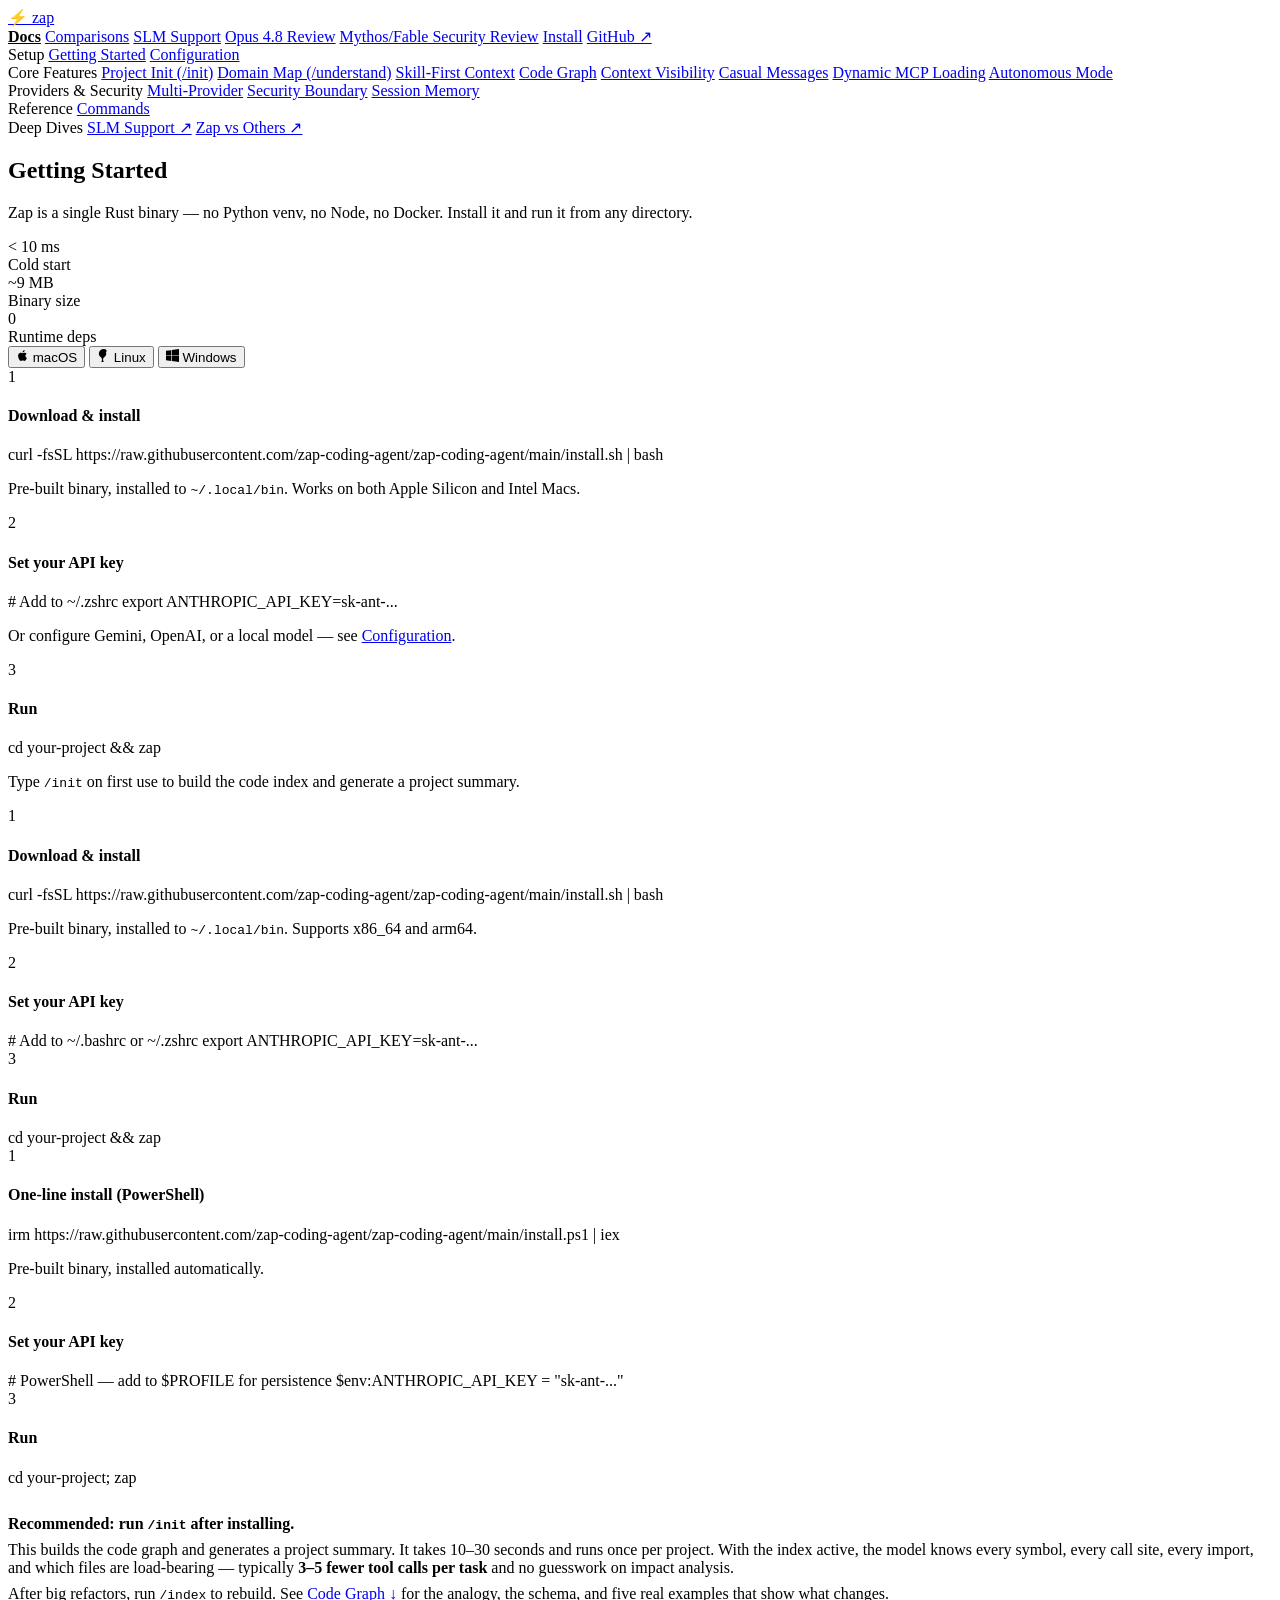
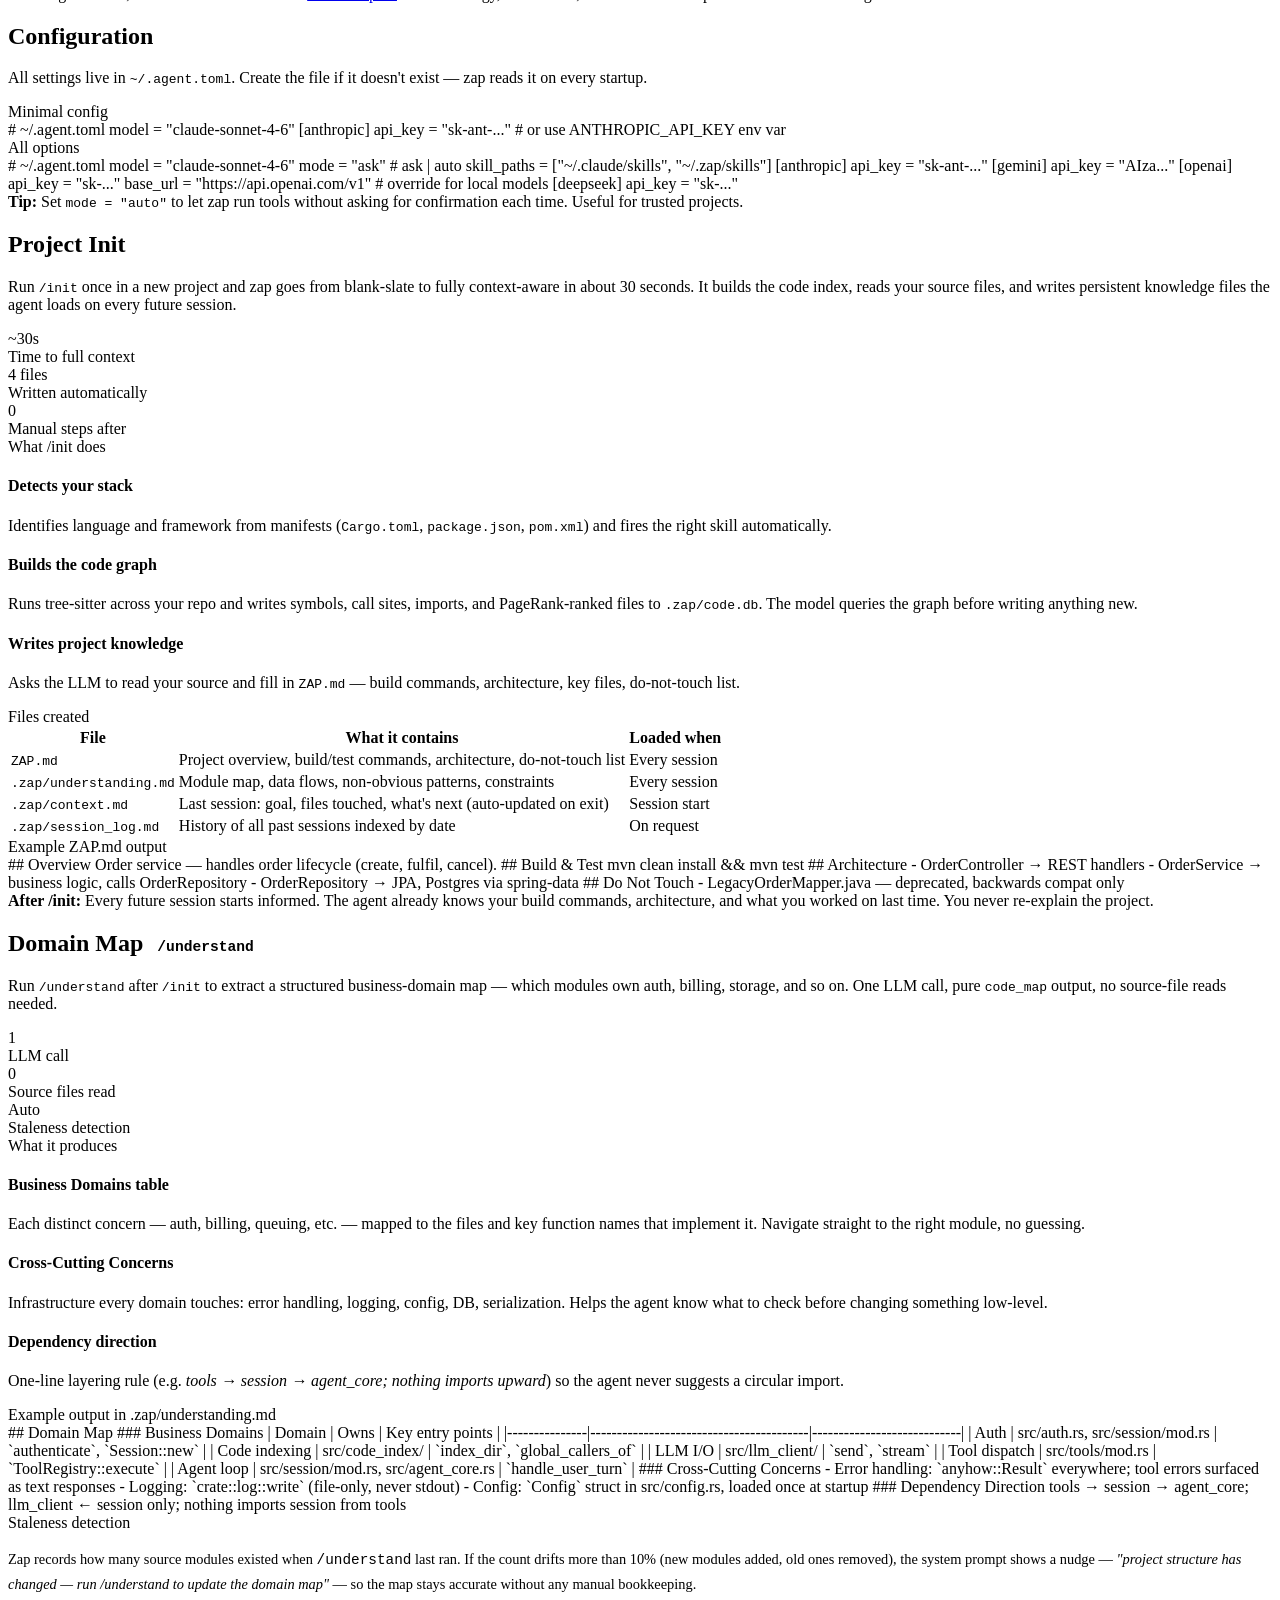
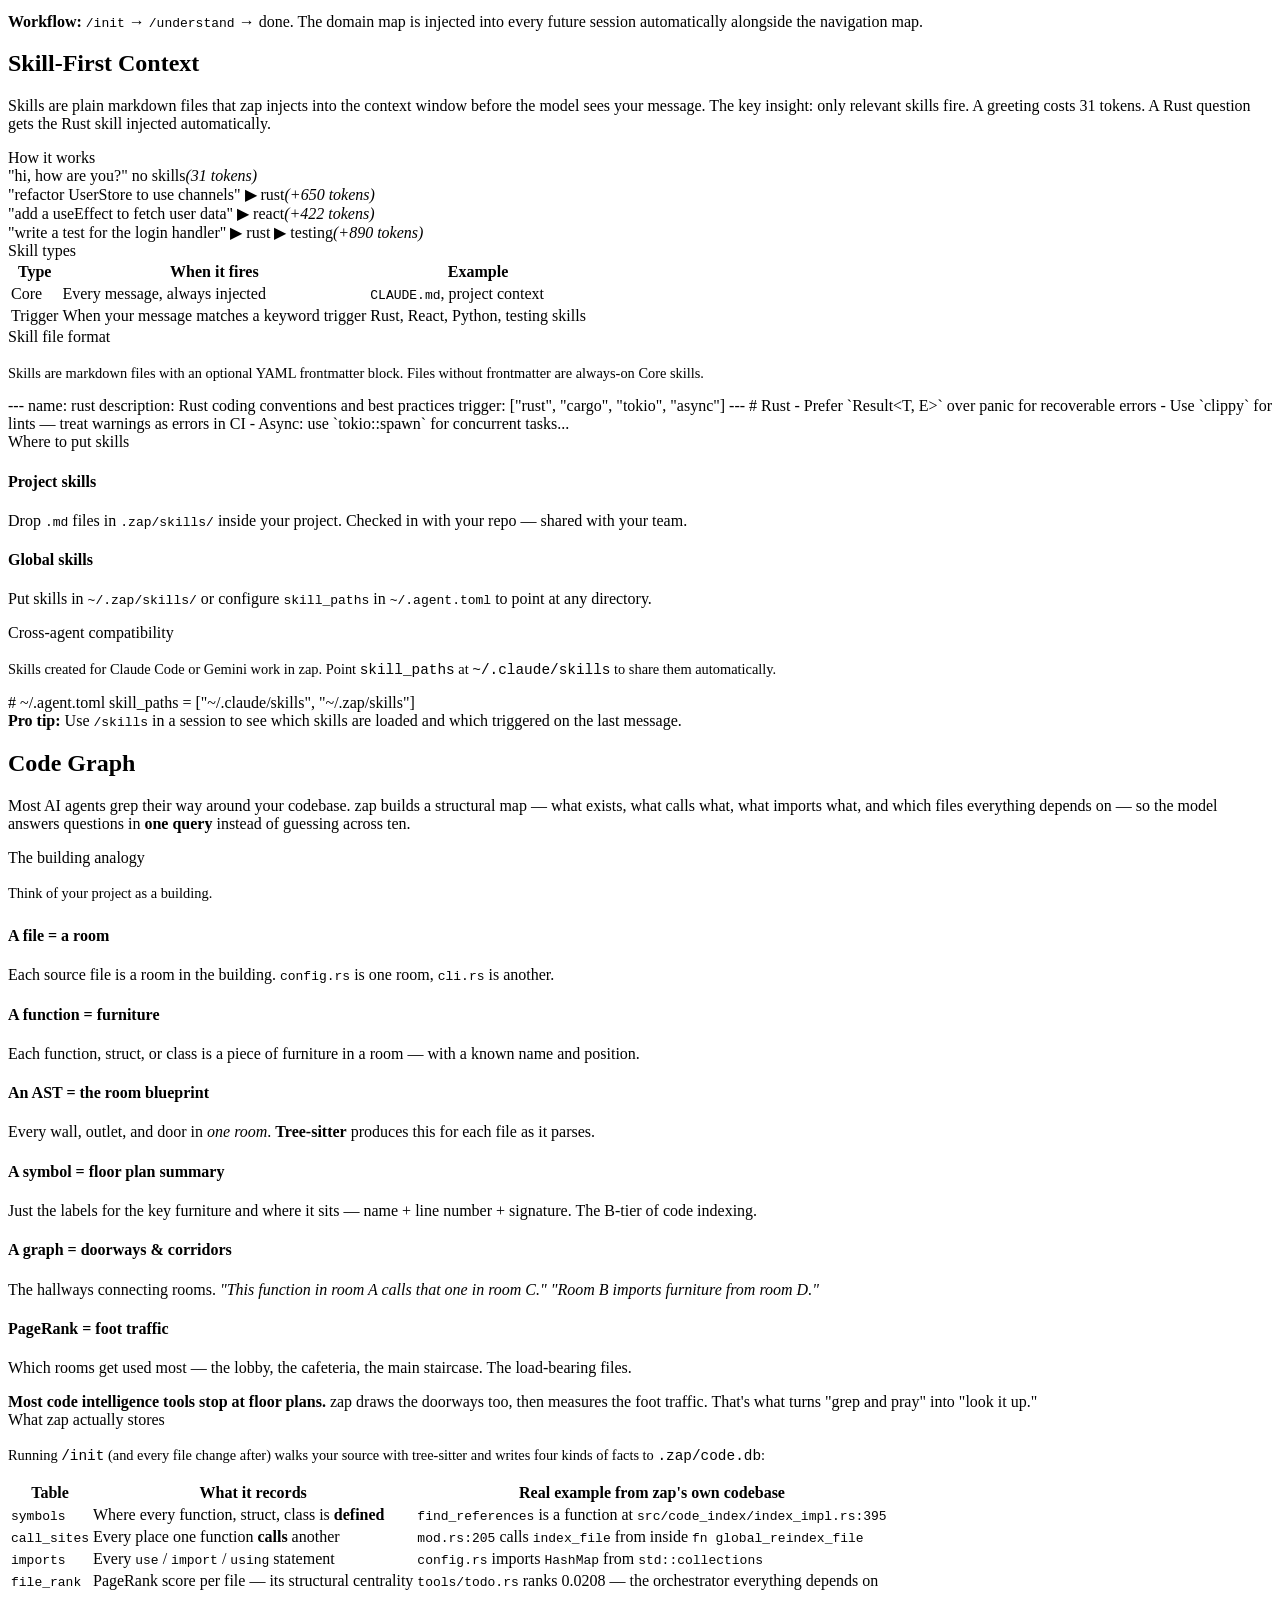
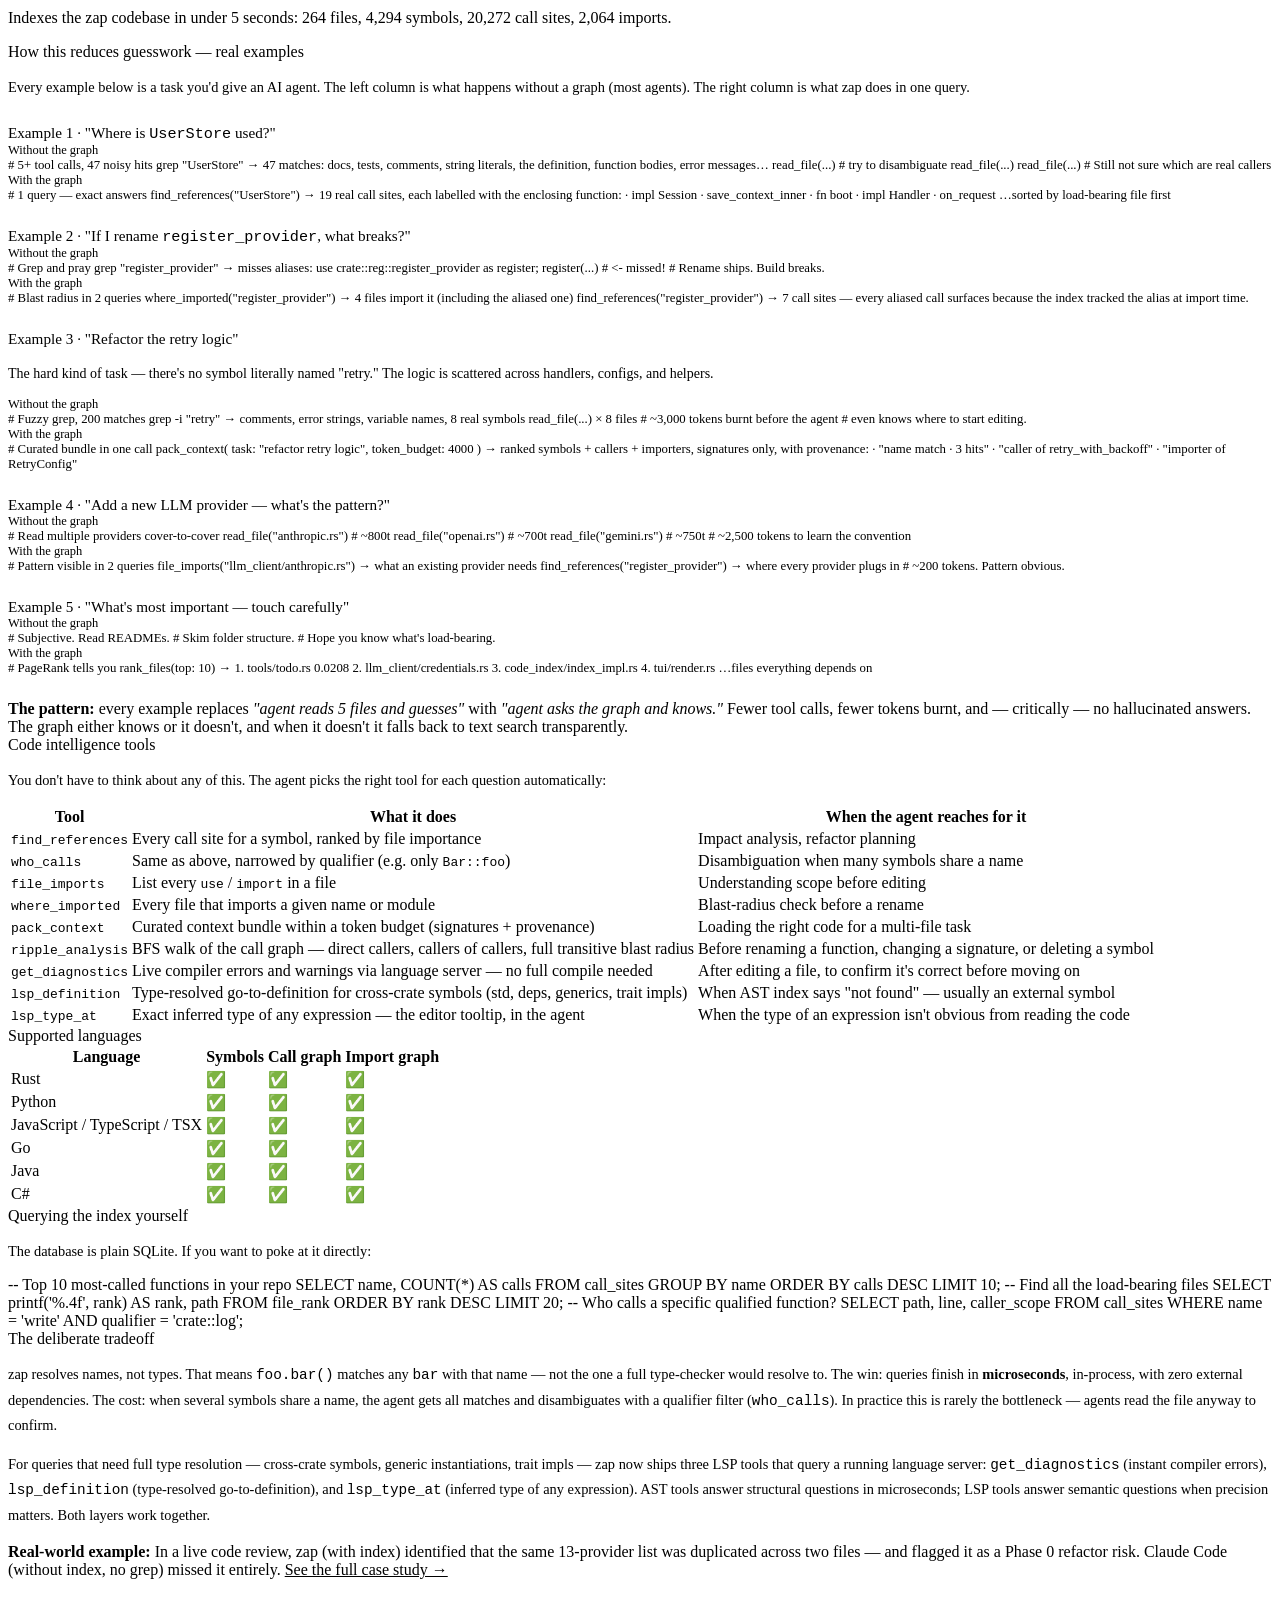
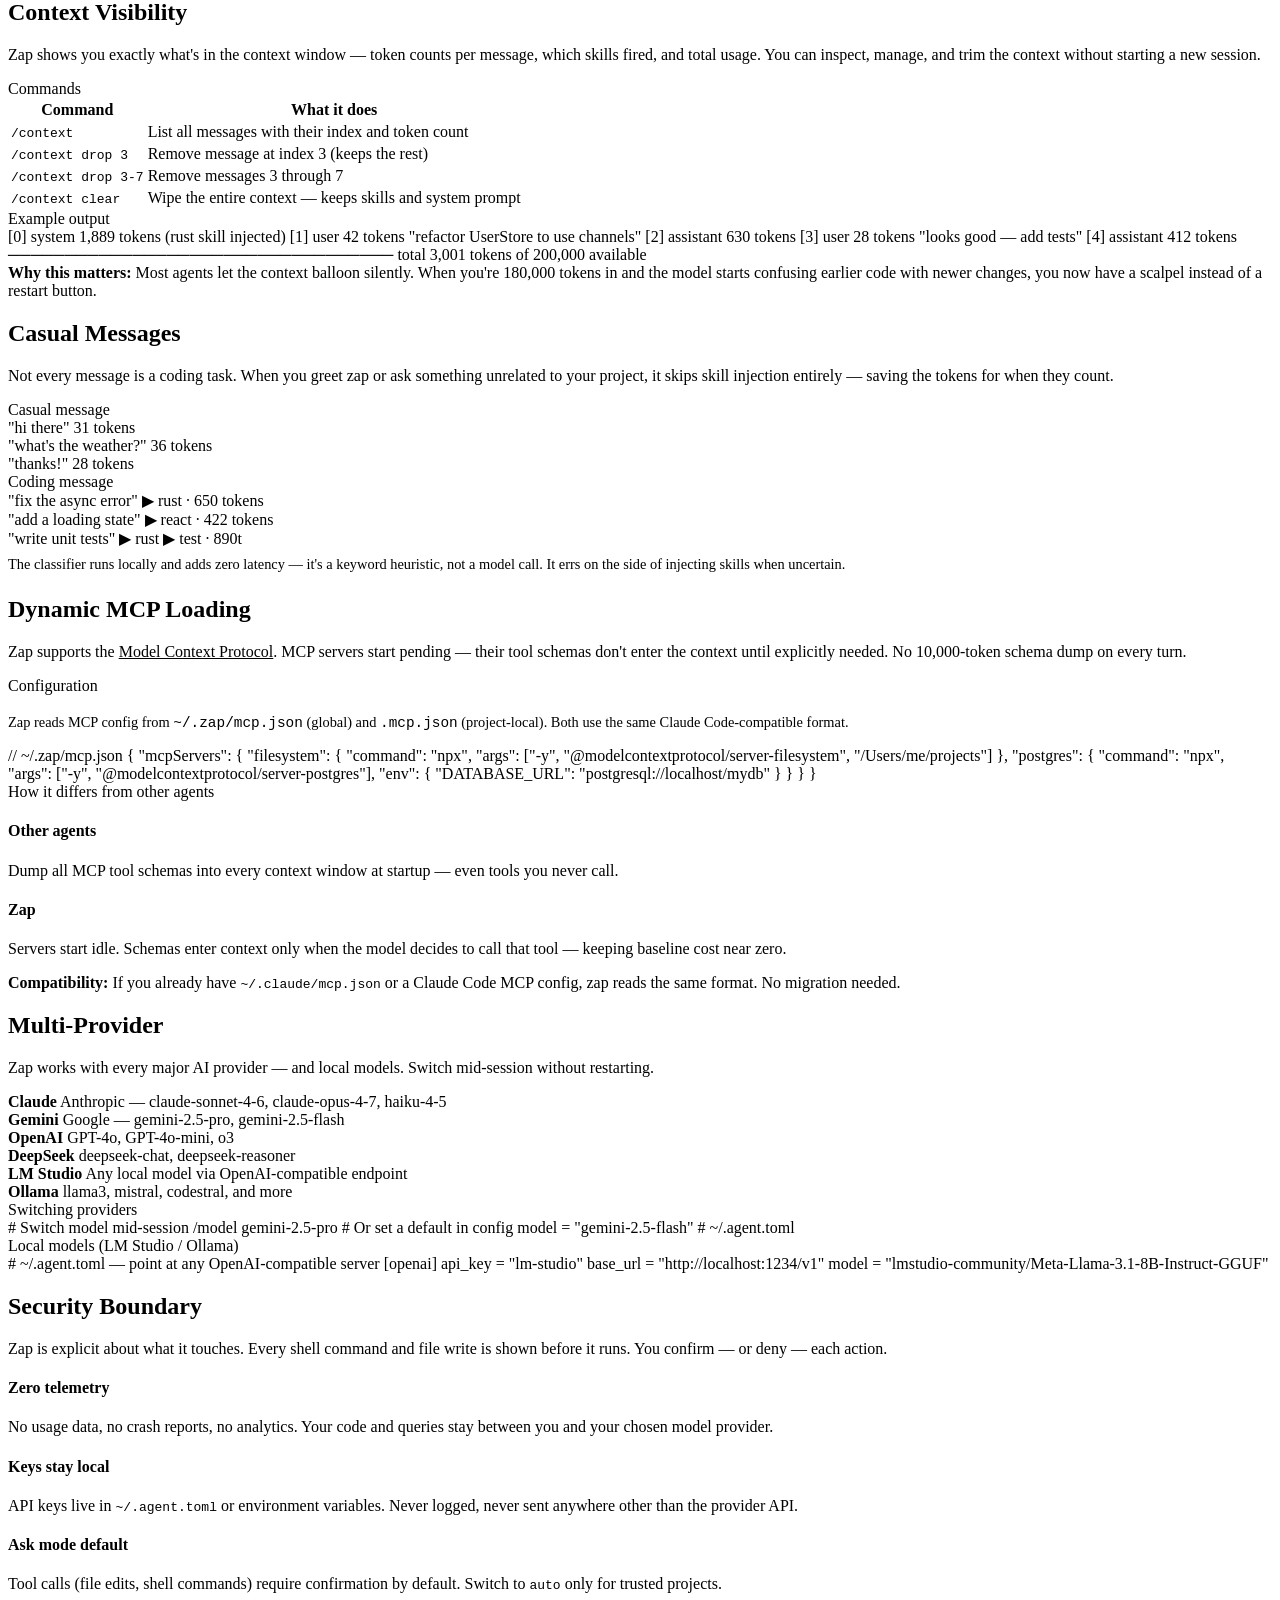
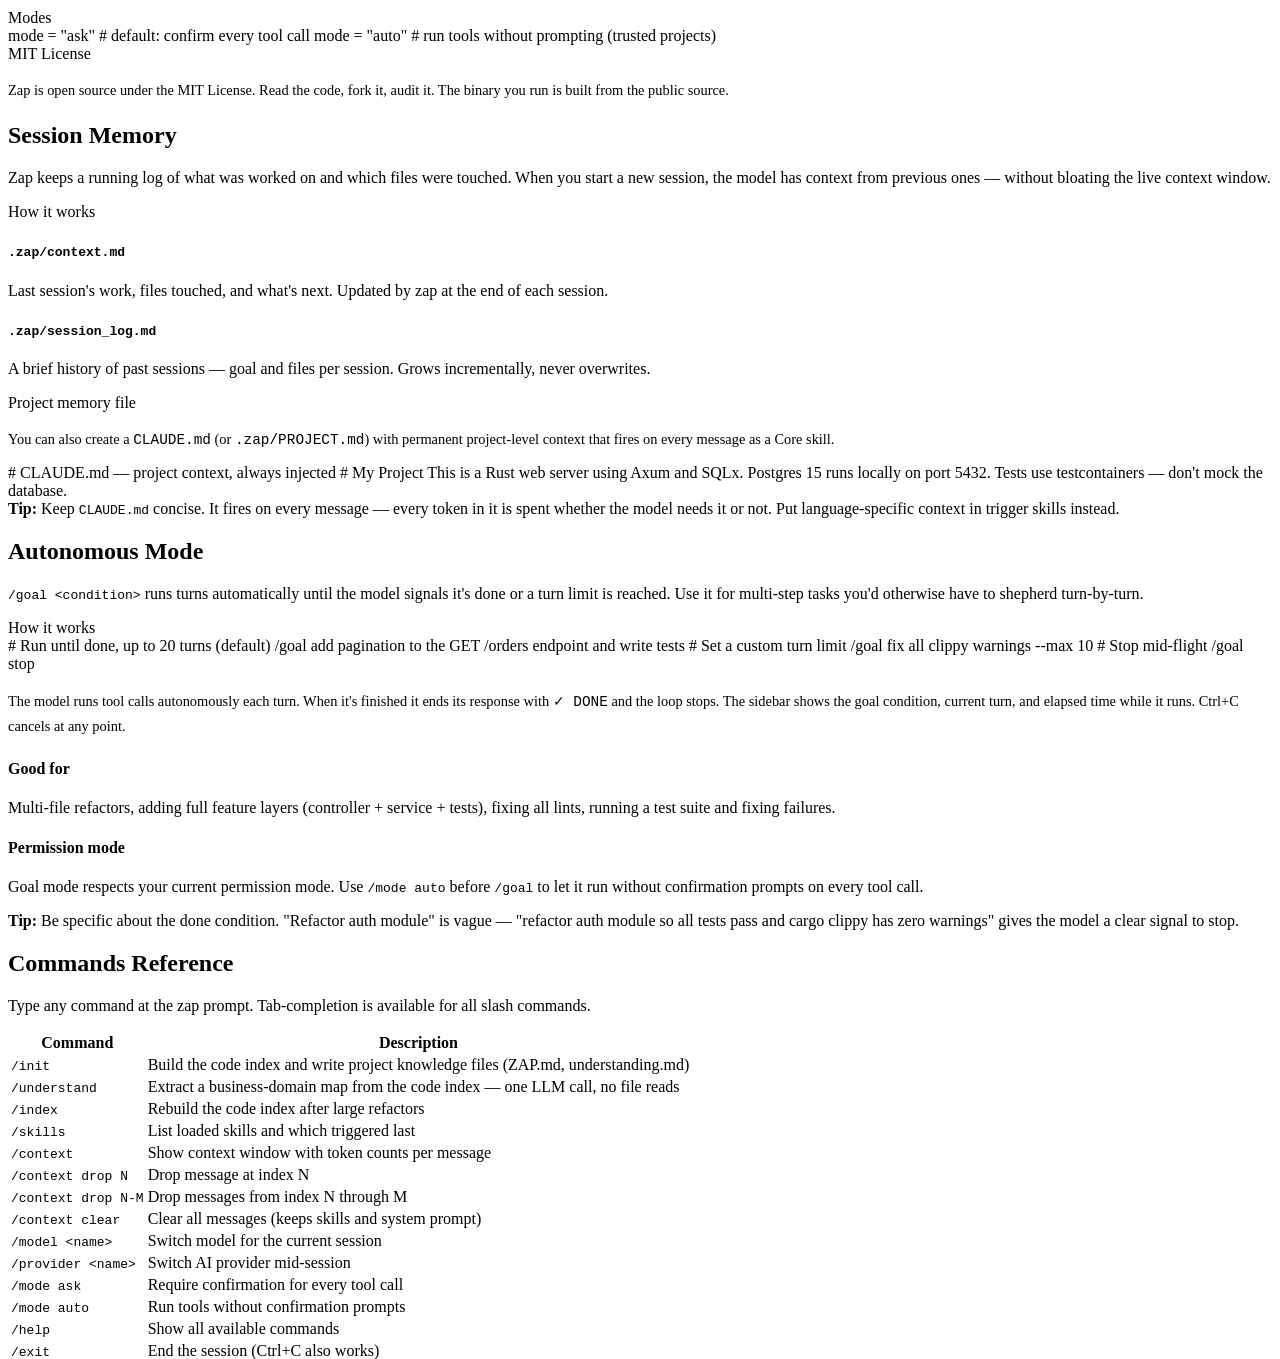
==== commit 5199f360: "feat(understand): website docs + E2E test for /understand (v0.15.53)" ====
--- a/website/docs.html
+++ b/website/docs.html
@@ -59,6 +59,7 @@
         <div class="sidebar-group">
           <span class="sidebar-heading">Core Features</span>
           <a class="sidebar-link" href="#init"               data-section="init">Project Init (/init)</a>
+          <a class="sidebar-link" href="#understand"         data-section="understand">Domain Map (/understand)</a>
           <a class="sidebar-link" href="#skills"             data-section="skills">Skill-First Context</a>
           <a class="sidebar-link" href="#code-index"         data-section="code-index">Code Graph</a>
           <a class="sidebar-link" href="#context-visibility" data-section="context-visibility">Context Visibility</a>
@@ -310,6 +311,65 @@
 
         <div class="callout callout-tip">
           <strong>After /init:</strong> Every future session starts informed. The agent already knows your build commands, architecture, and what you worked on last time. You never re-explain the project.
+        </div>
+      </section>
+
+      <div class="section-divider"></div>
+
+      <!-- ── Domain Map ─────────────────────────────────────────────────── -->
+      <section class="doc-section" id="understand">
+        <h2>Domain Map <code style="font-size:0.75em;background:var(--surface-2);padding:2px 8px;border-radius:4px;">/understand</code></h2>
+        <p class="doc-lead">Run <code>/understand</code> after <code>/init</code> to extract a structured business-domain map — which modules own auth, billing, storage, and so on. One LLM call, pure <code>code_map</code> output, no source-file reads needed.</p>
+
+        <div class="stat-row">
+          <div class="stat-card"><div class="stat-num">1</div><div class="stat-label">LLM call</div></div>
+          <div class="stat-card"><div class="stat-num">0</div><div class="stat-label">Source files read</div></div>
+          <div class="stat-card"><div class="stat-num">Auto</div><div class="stat-label">Staleness detection</div></div>
+        </div>
+
+        <div class="subsection-title">What it produces</div>
+        <div class="feature-row">
+          <div class="feature-row-item">
+            <h4>Business Domains table</h4>
+            <p>Each distinct concern — auth, billing, queuing, etc. — mapped to the files and key function names that implement it. Navigate straight to the right module, no guessing.</p>
+          </div>
+          <div class="feature-row-item">
+            <h4>Cross-Cutting Concerns</h4>
+            <p>Infrastructure every domain touches: error handling, logging, config, DB, serialization. Helps the agent know what to check before changing something low-level.</p>
+          </div>
+          <div class="feature-row-item">
+            <h4>Dependency direction</h4>
+            <p>One-line layering rule (e.g. <em>tools → session → agent_core; nothing imports upward</em>) so the agent never suggests a circular import.</p>
+          </div>
+        </div>
+
+        <div class="subsection-title">Example output in .zap/understanding.md</div>
+        <div class="code-block"><span class="c-dim">## Domain Map</span>
+
+<span class="c-dim">### Business Domains</span>
+| Domain        | Owns                                    | Key entry points           |
+|---------------|-----------------------------------------|----------------------------|
+| Auth          | src/auth.rs, src/session/mod.rs         | `authenticate`, `Session::new` |
+| Code indexing | src/code_index/                         | `index_dir`, `global_callers_of` |
+| LLM I/O       | src/llm_client/                         | `send`, `stream`           |
+| Tool dispatch | src/tools/mod.rs                        | `ToolRegistry::execute`    |
+| Agent loop    | src/session/mod.rs, src/agent_core.rs   | `handle_user_turn`         |
+
+<span class="c-dim">### Cross-Cutting Concerns</span>
+- Error handling: `anyhow::Result` everywhere; tool errors surfaced as text responses
+- Logging: `crate::log::write` (file-only, never stdout)
+- Config: `Config` struct in src/config.rs, loaded once at startup
+
+<span class="c-dim">### Dependency Direction</span>
+tools → session → agent_core; llm_client ← session only; nothing imports session from tools</div>
+
+        <div class="subsection-title">Staleness detection</div>
+        <p style="color:var(--text-2);font-size:0.9rem;line-height:1.7;margin-bottom:16px;">
+          Zap records how many source modules existed when <code>/understand</code> last ran. If the count drifts more than 10% (new modules added, old ones removed), the system prompt shows a nudge — <em>"project structure has changed — run /understand to update the domain map"</em> — so the map stays accurate without any manual bookkeeping.
+        </p>
+
+        <div class="callout callout-tip">
+          <strong>Workflow:</strong> <code>/init</code> → <code>/understand</code> → done. The domain map is injected into every future session automatically alongside the navigation map.
         </div>
       </section>
 
@@ -1030,7 +1090,9 @@
               </tr>
             </thead>
             <tbody>
-              <tr><td><code>/init</code></td><td>Build (or rebuild) the code index for the current project</td></tr>
+              <tr><td><code>/init</code></td><td>Build the code index and write project knowledge files (ZAP.md, understanding.md)</td></tr>
+              <tr><td><code>/understand</code></td><td>Extract a business-domain map from the code index — one LLM call, no file reads</td></tr>
+              <tr><td><code>/index</code></td><td>Rebuild the code index after large refactors</td></tr>
               <tr><td><code>/skills</code></td><td>List loaded skills and which triggered last</td></tr>
               <tr><td><code>/context</code></td><td>Show context window with token counts per message</td></tr>
               <tr><td><code>/context drop N</code></td><td>Drop message at index N</td></tr>
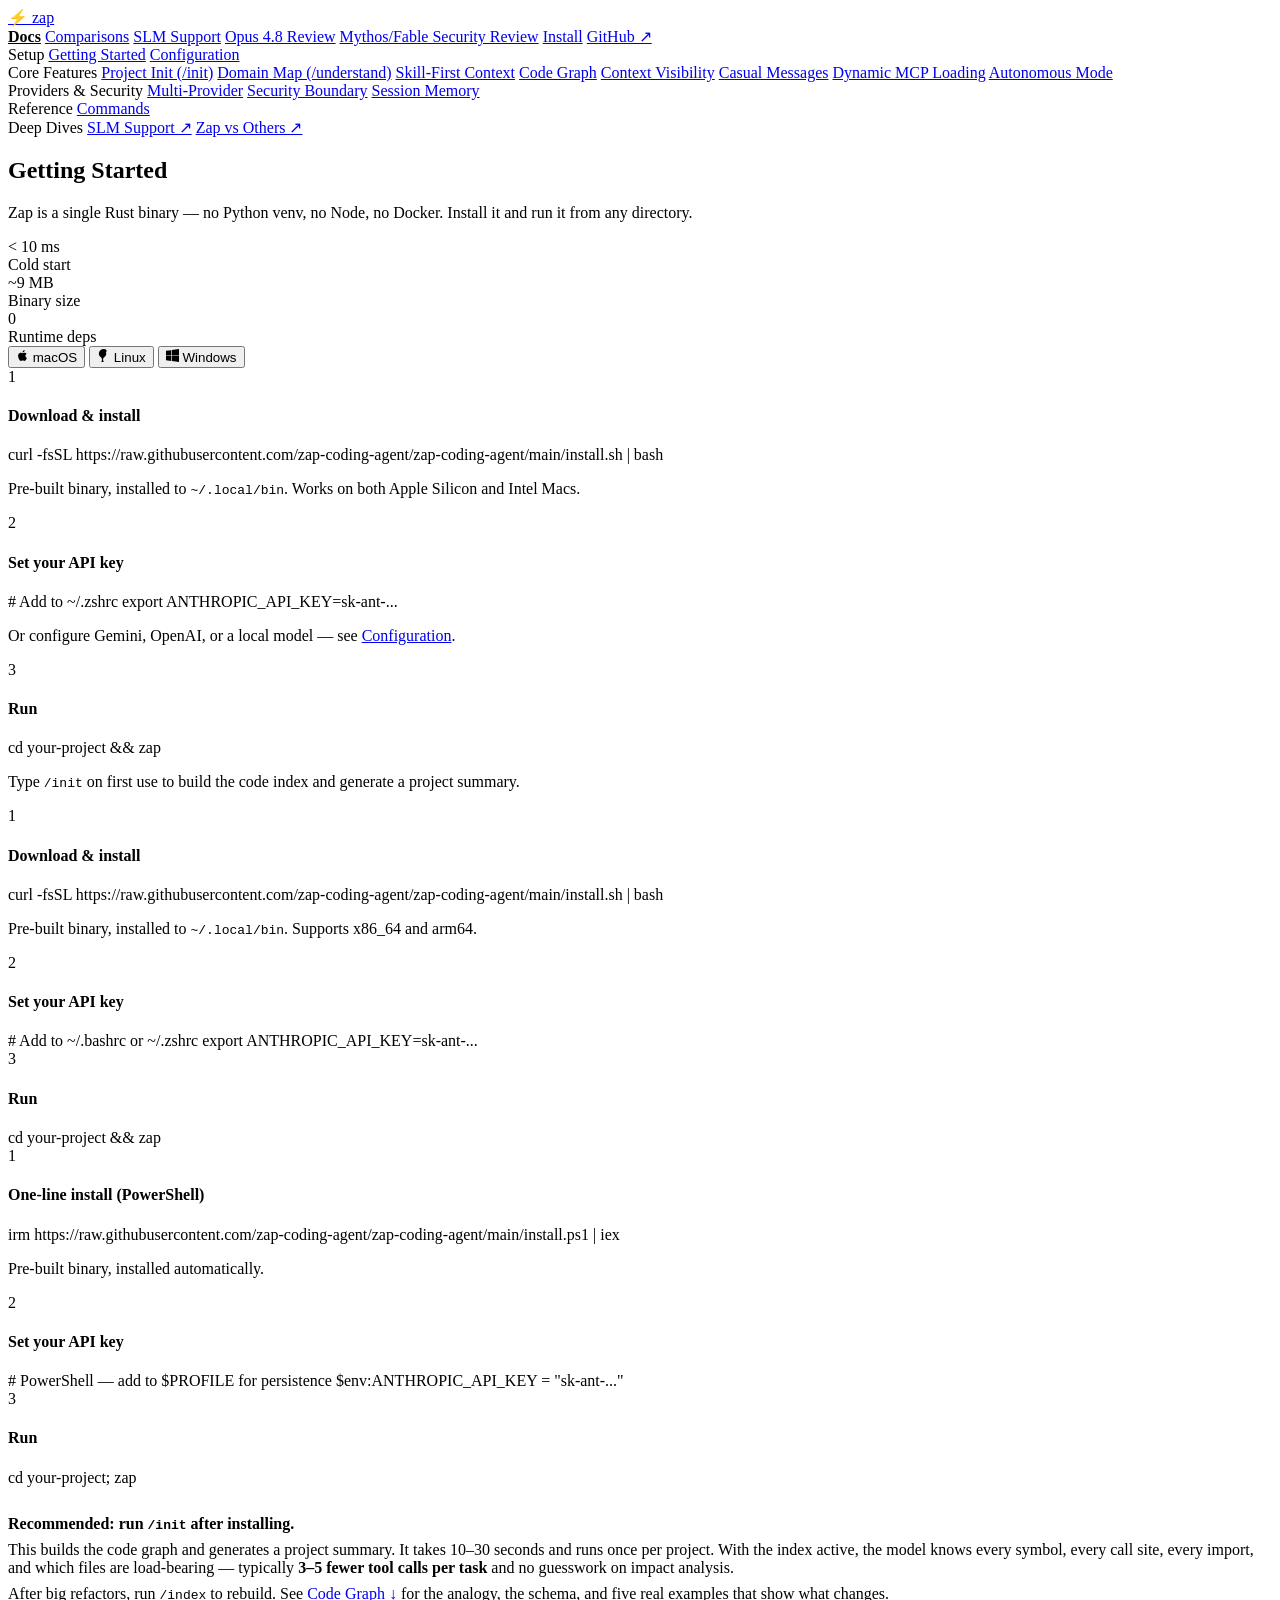
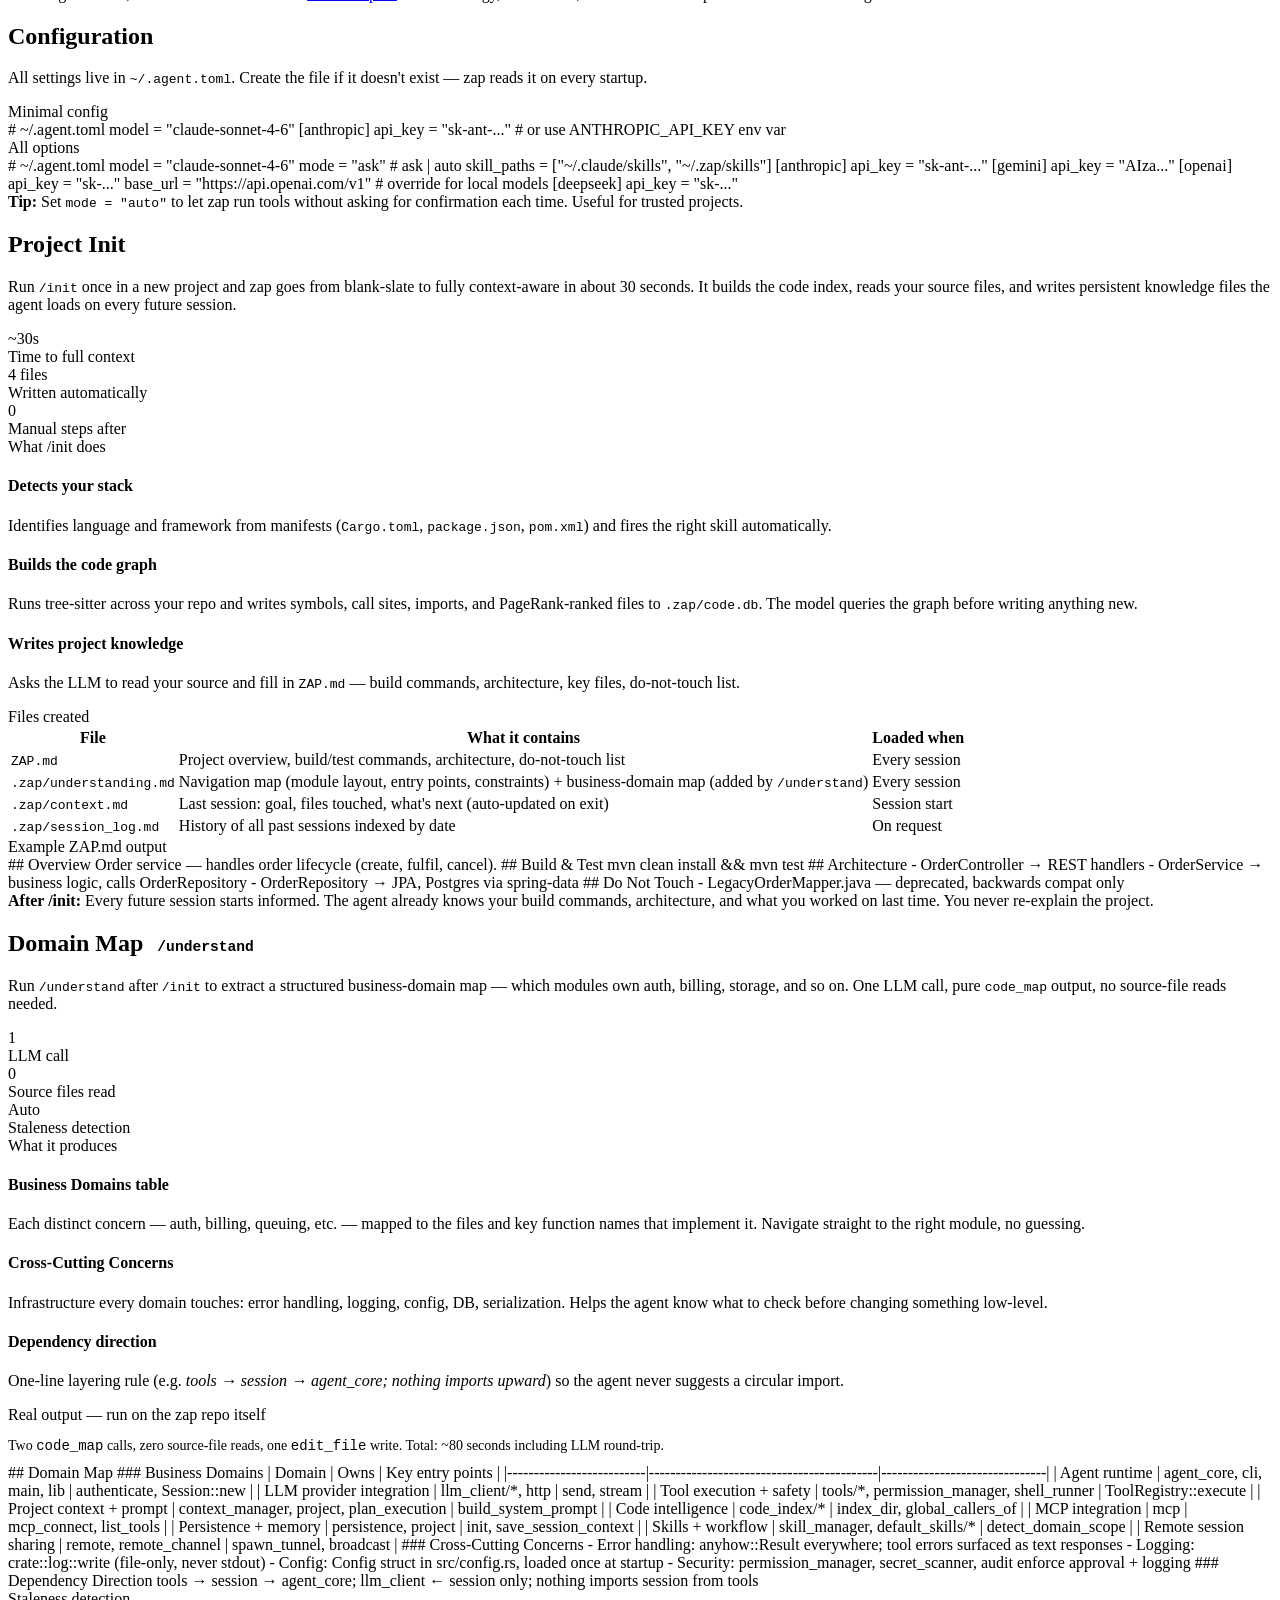
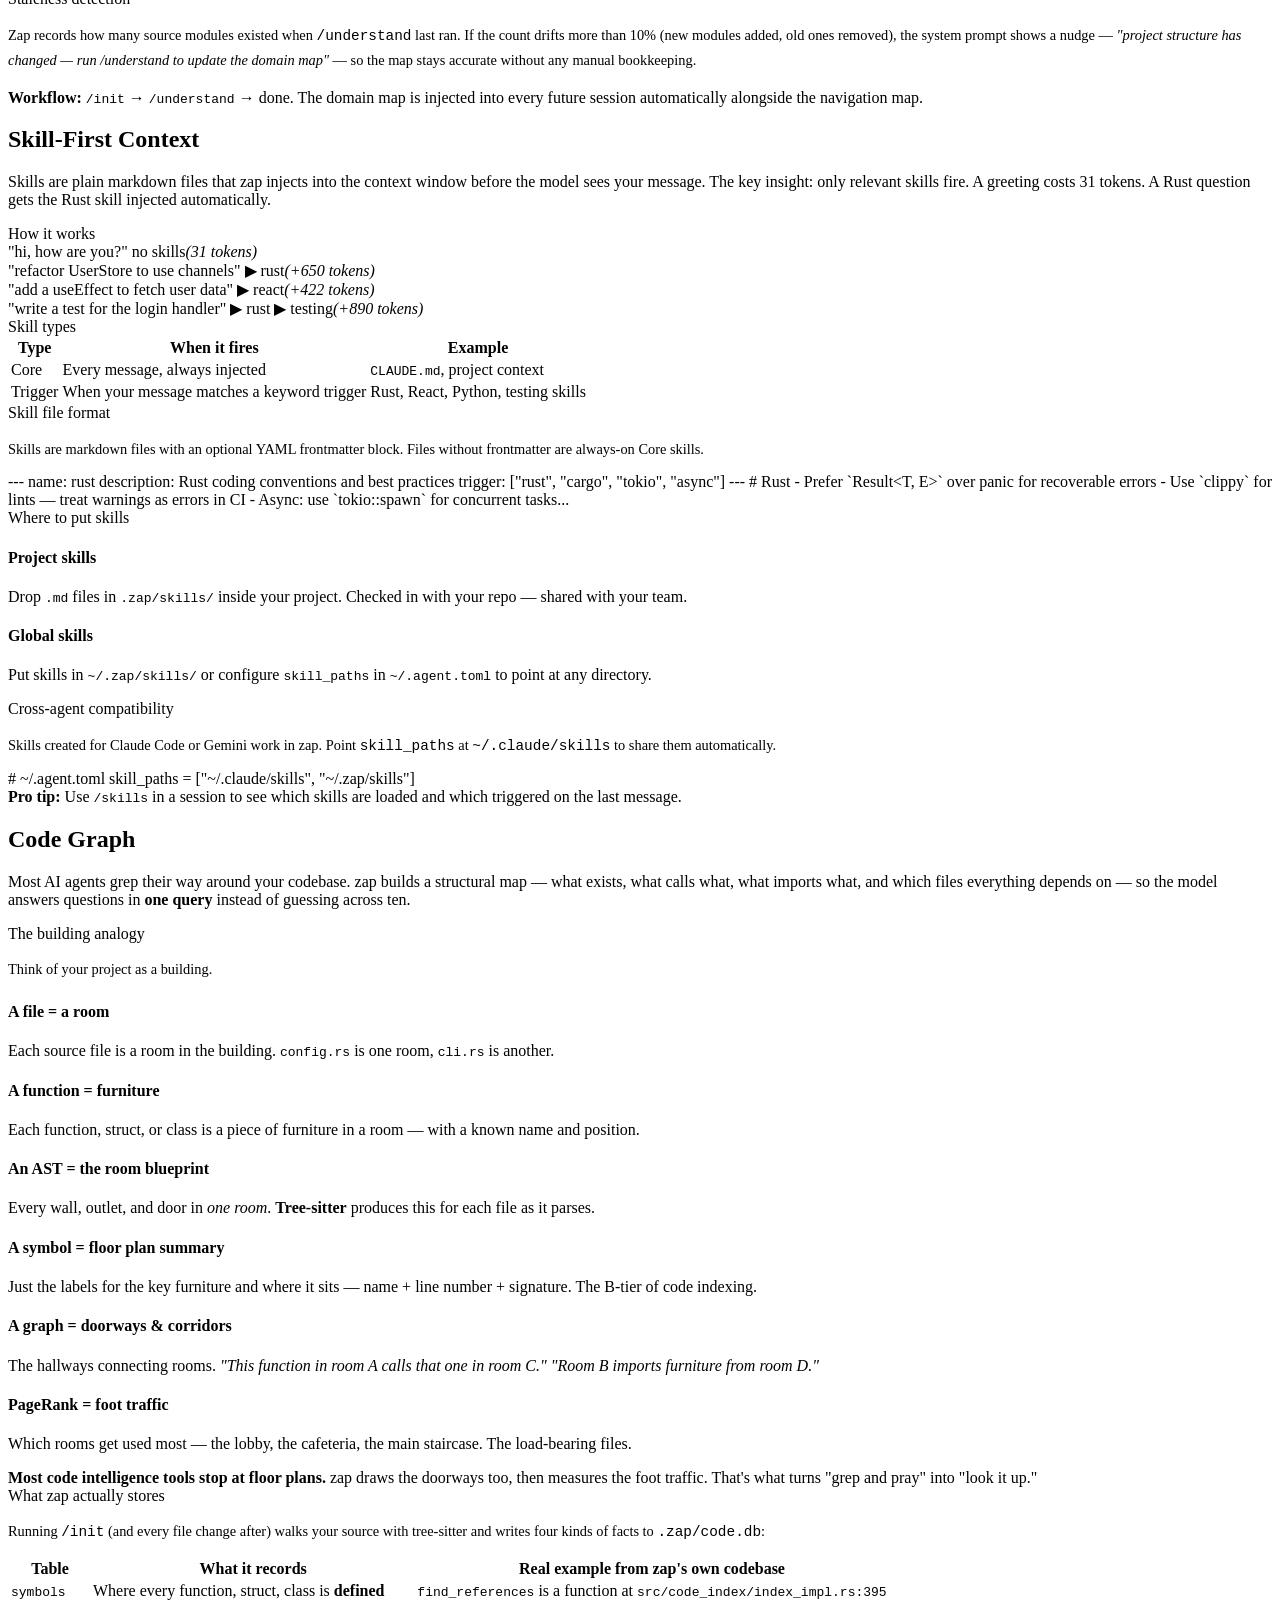
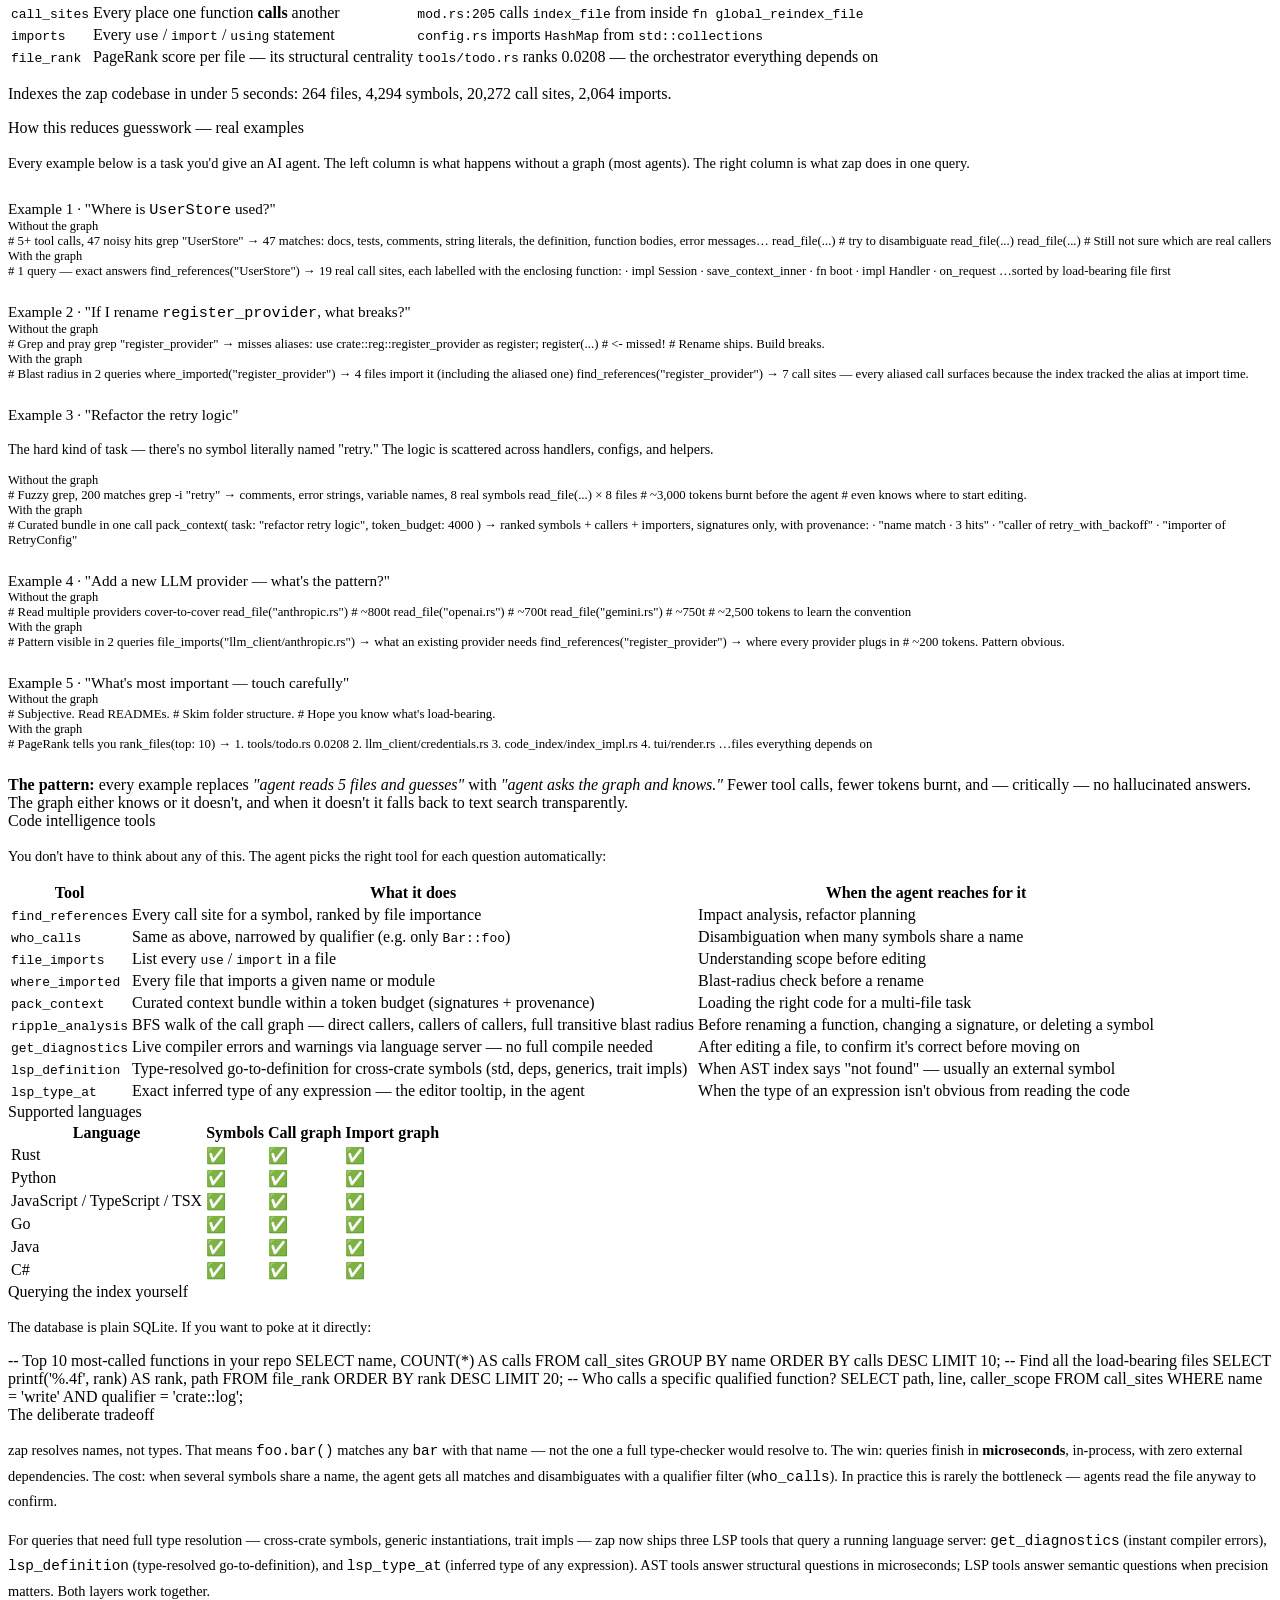
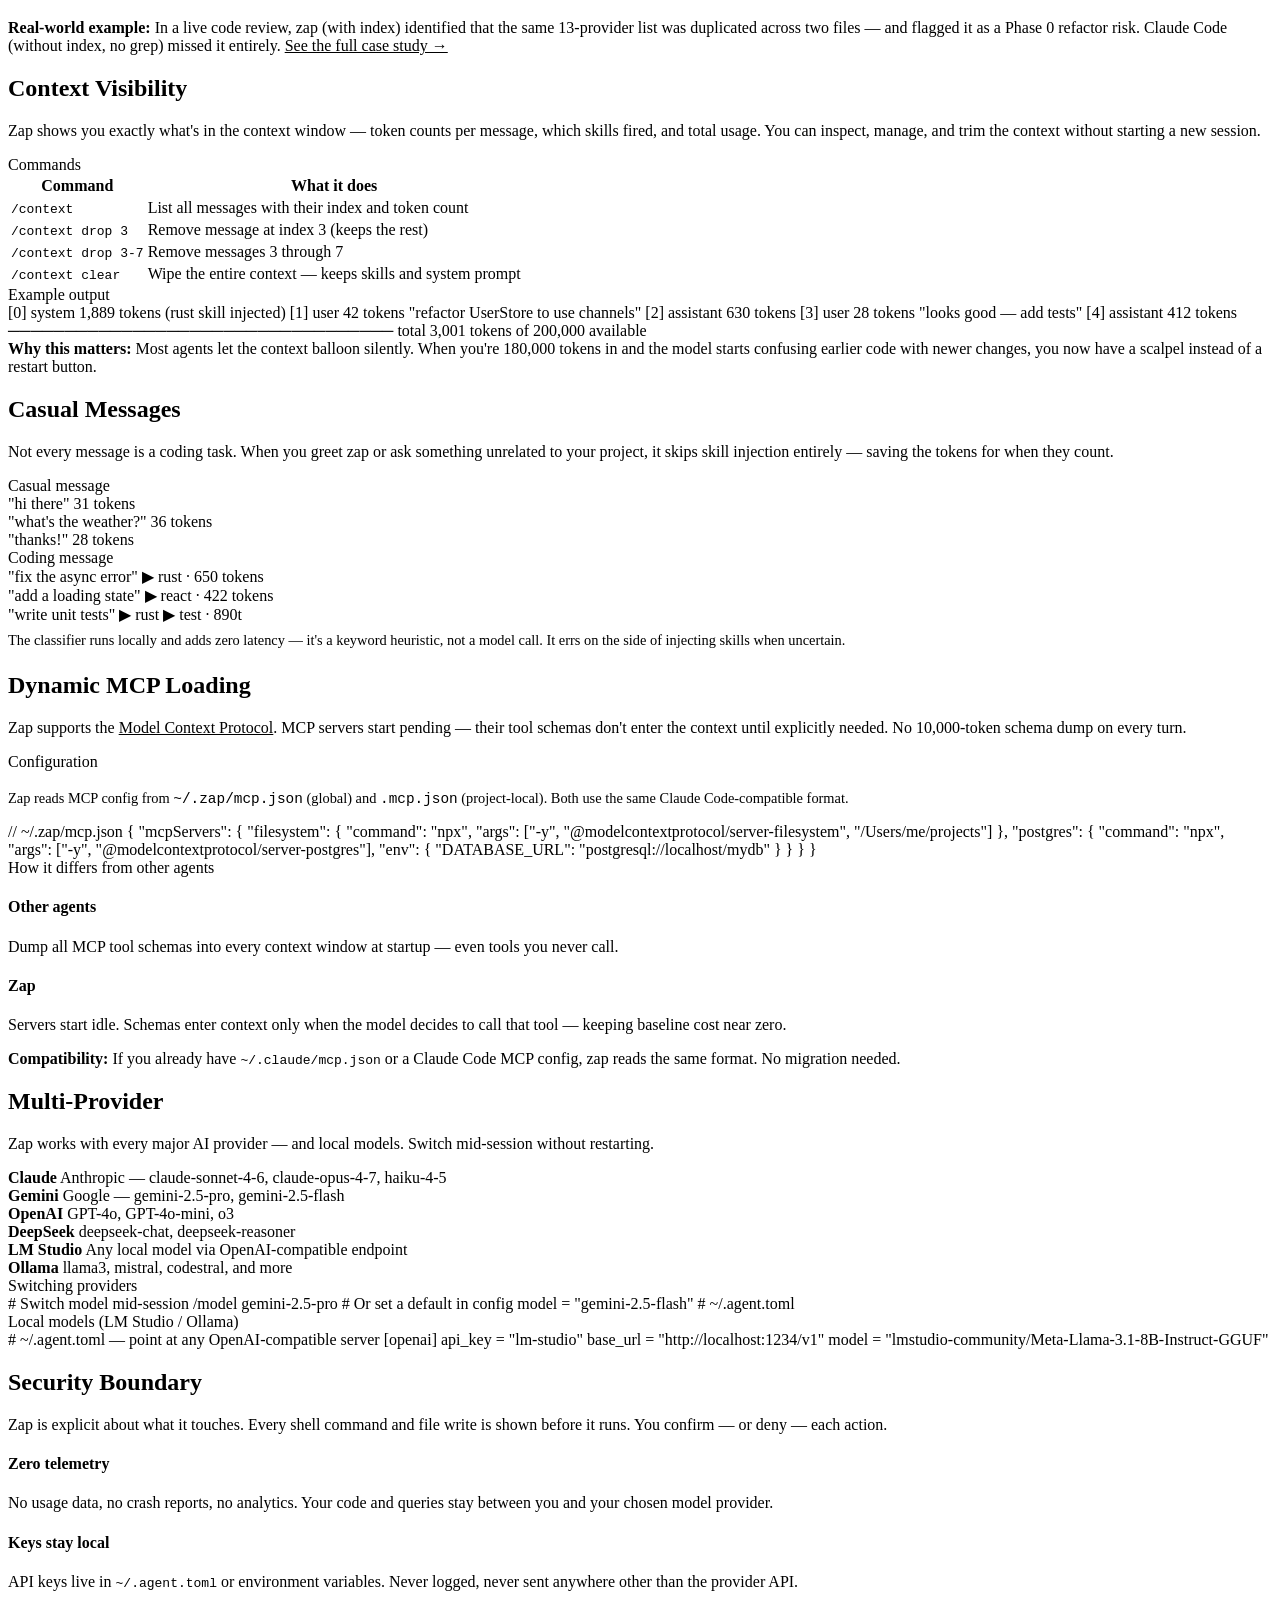
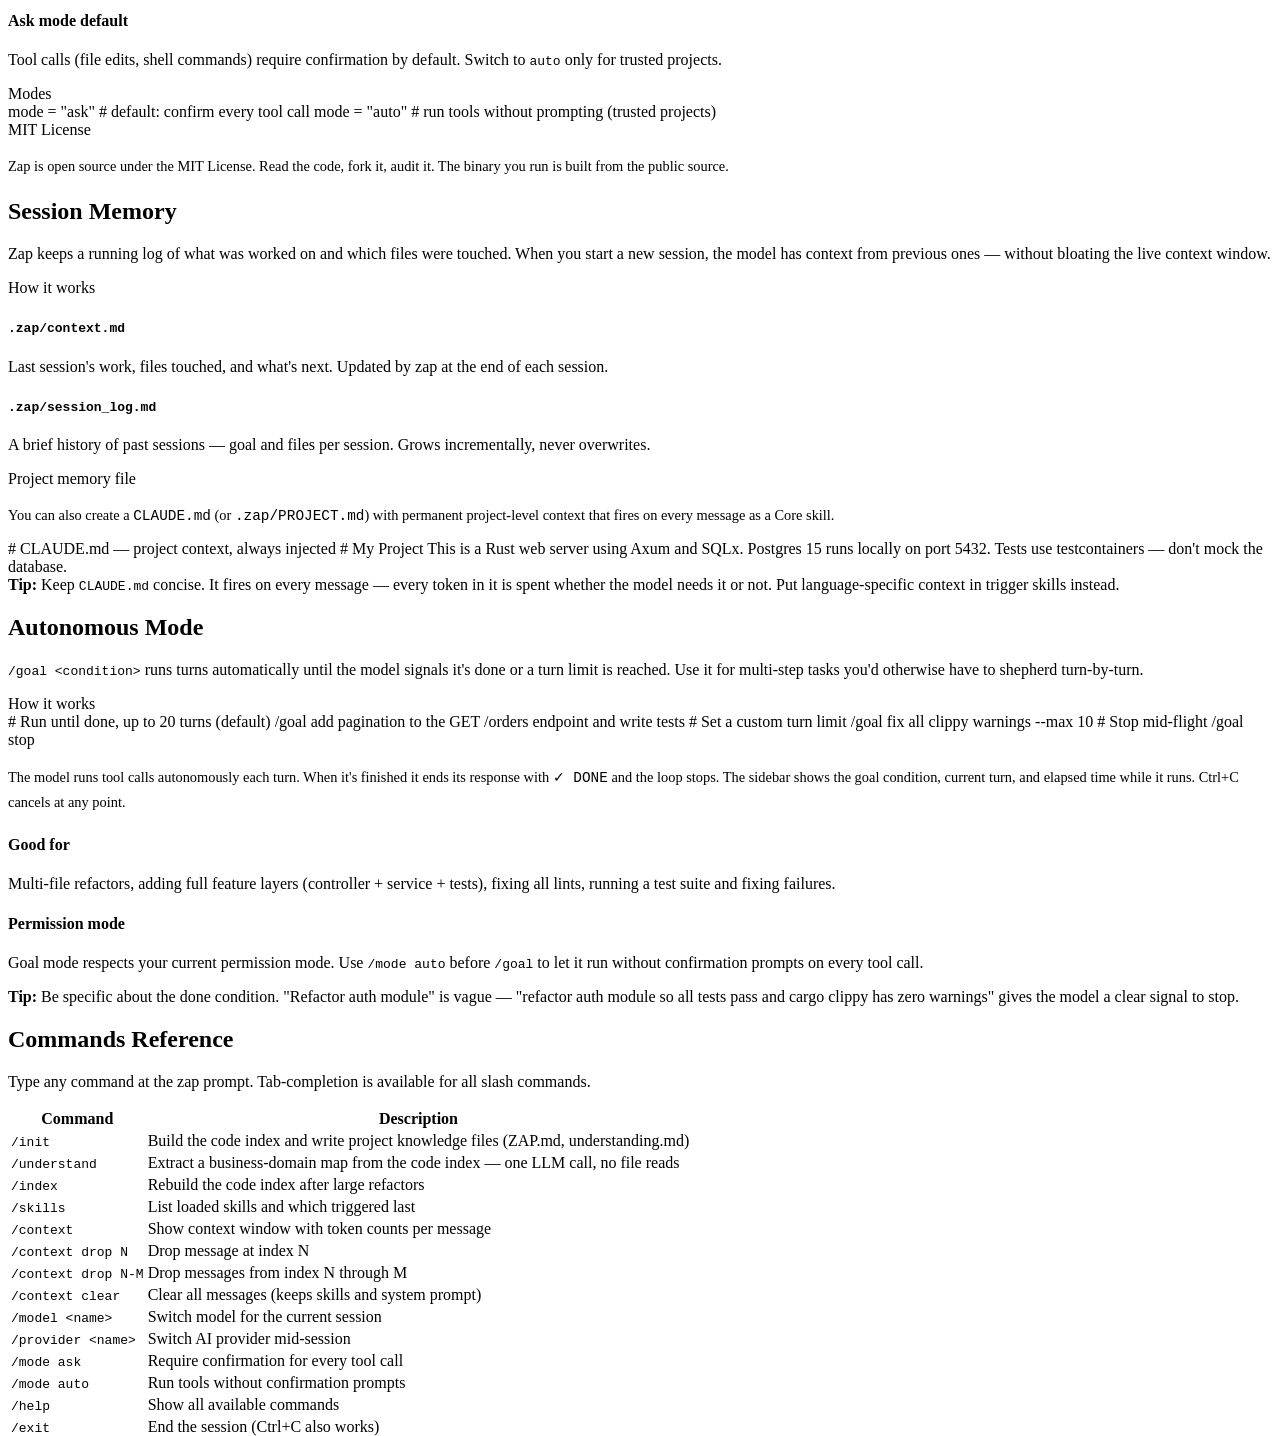
==== commit a14543fe: "docs: add real /understand output to README and website (v0.15.54)" ====
--- a/website/docs.html
+++ b/website/docs.html
@@ -287,7 +287,7 @@
             <thead><tr><th>File</th><th>What it contains</th><th>Loaded when</th></tr></thead>
             <tbody>
               <tr><td><code>ZAP.md</code></td><td>Project overview, build/test commands, architecture, do-not-touch list</td><td>Every session</td></tr>
-              <tr><td><code>.zap/understanding.md</code></td><td>Module map, data flows, non-obvious patterns, constraints</td><td>Every session</td></tr>
+              <tr><td><code>.zap/understanding.md</code></td><td>Navigation map (module layout, entry points, constraints) + business-domain map (added by <code>/understand</code>)</td><td>Every session</td></tr>
               <tr><td><code>.zap/context.md</code></td><td>Last session: goal, files touched, what's next (auto-updated on exit)</td><td>Session start</td></tr>
               <tr><td><code>.zap/session_log.md</code></td><td>History of all past sessions indexed by date</td><td>On request</td></tr>
             </tbody>
@@ -343,22 +343,29 @@
           </div>
         </div>
 
-        <div class="subsection-title">Example output in .zap/understanding.md</div>
+        <div class="subsection-title">Real output — run on the zap repo itself</div>
+        <p style="color:var(--text-2);font-size:0.875rem;margin-bottom:10px;">Two <code>code_map</code> calls, zero source-file reads, one <code>edit_file</code> write. Total: ~80 seconds including LLM round-trip.</p>
         <div class="code-block"><span class="c-dim">## Domain Map</span>
 
 <span class="c-dim">### Business Domains</span>
-| Domain        | Owns                                    | Key entry points           |
-|---------------|-----------------------------------------|----------------------------|
-| Auth          | src/auth.rs, src/session/mod.rs         | `authenticate`, `Session::new` |
-| Code indexing | src/code_index/                         | `index_dir`, `global_callers_of` |
-| LLM I/O       | src/llm_client/                         | `send`, `stream`           |
-| Tool dispatch | src/tools/mod.rs                        | `ToolRegistry::execute`    |
-| Agent loop    | src/session/mod.rs, src/agent_core.rs   | `handle_user_turn`         |
+
+| Domain                   | Owns                                      | Key entry points               |
+|--------------------------|-------------------------------------------|-------------------------------|
+| Agent runtime            | agent_core, cli, main, lib                | authenticate, Session::new    |
+| LLM provider integration | llm_client/*, http                        | send, stream                  |
+| Tool execution + safety  | tools/*, permission_manager, shell_runner | ToolRegistry::execute         |
+| Project context + prompt | context_manager, project, plan_execution  | build_system_prompt           |
+| Code intelligence        | code_index/*                              | index_dir, global_callers_of  |
+| MCP integration          | mcp                                       | mcp_connect, list_tools       |
+| Persistence + memory     | persistence, project                      | init, save_session_context    |
+| Skills + workflow        | skill_manager, default_skills/*           | detect_domain_scope           |
+| Remote session sharing   | remote, remote_channel                    | spawn_tunnel, broadcast       |
 
 <span class="c-dim">### Cross-Cutting Concerns</span>
-- Error handling: `anyhow::Result` everywhere; tool errors surfaced as text responses
-- Logging: `crate::log::write` (file-only, never stdout)
-- Config: `Config` struct in src/config.rs, loaded once at startup
+- Error handling: anyhow::Result everywhere; tool errors surfaced as text responses
+- Logging: crate::log::write (file-only, never stdout)
+- Config: Config struct in src/config.rs, loaded once at startup
+- Security: permission_manager, secret_scanner, audit enforce approval + logging
 
 <span class="c-dim">### Dependency Direction</span>
 tools → session → agent_core; llm_client ← session only; nothing imports session from tools</div>
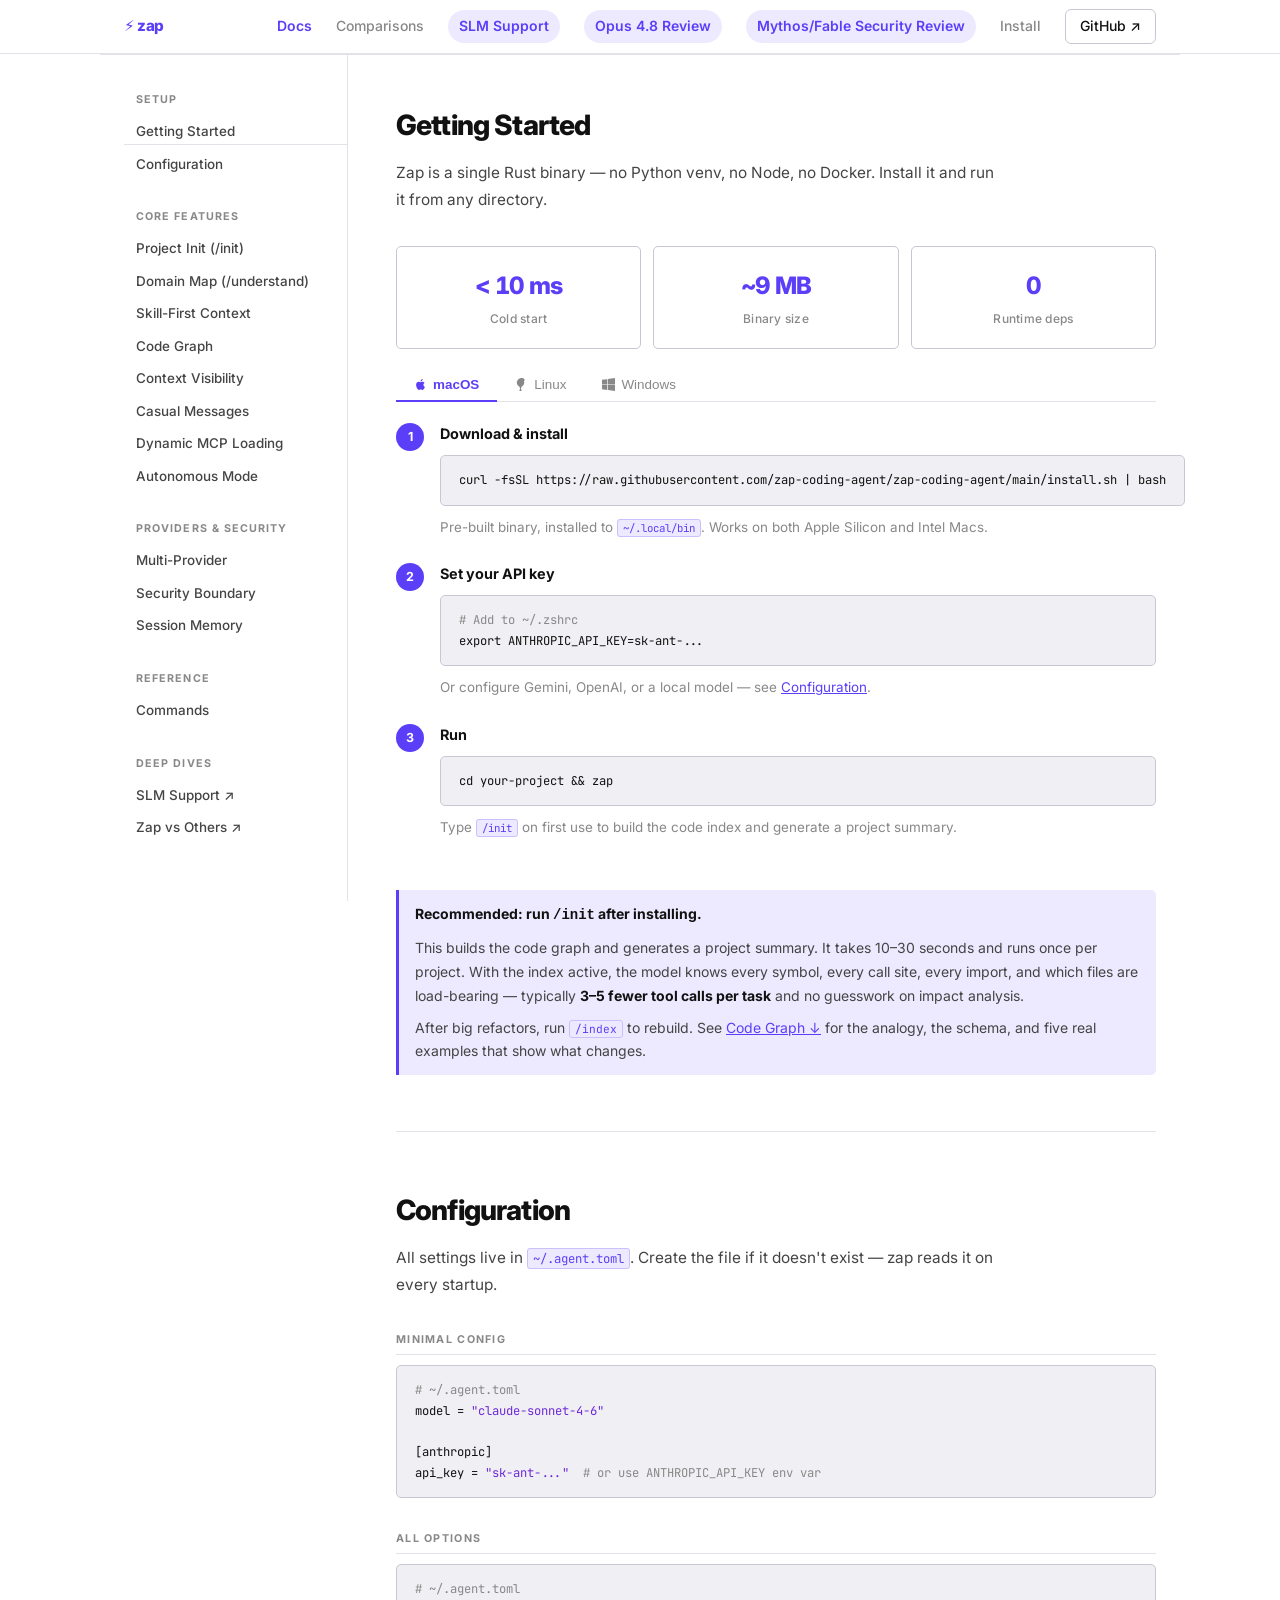
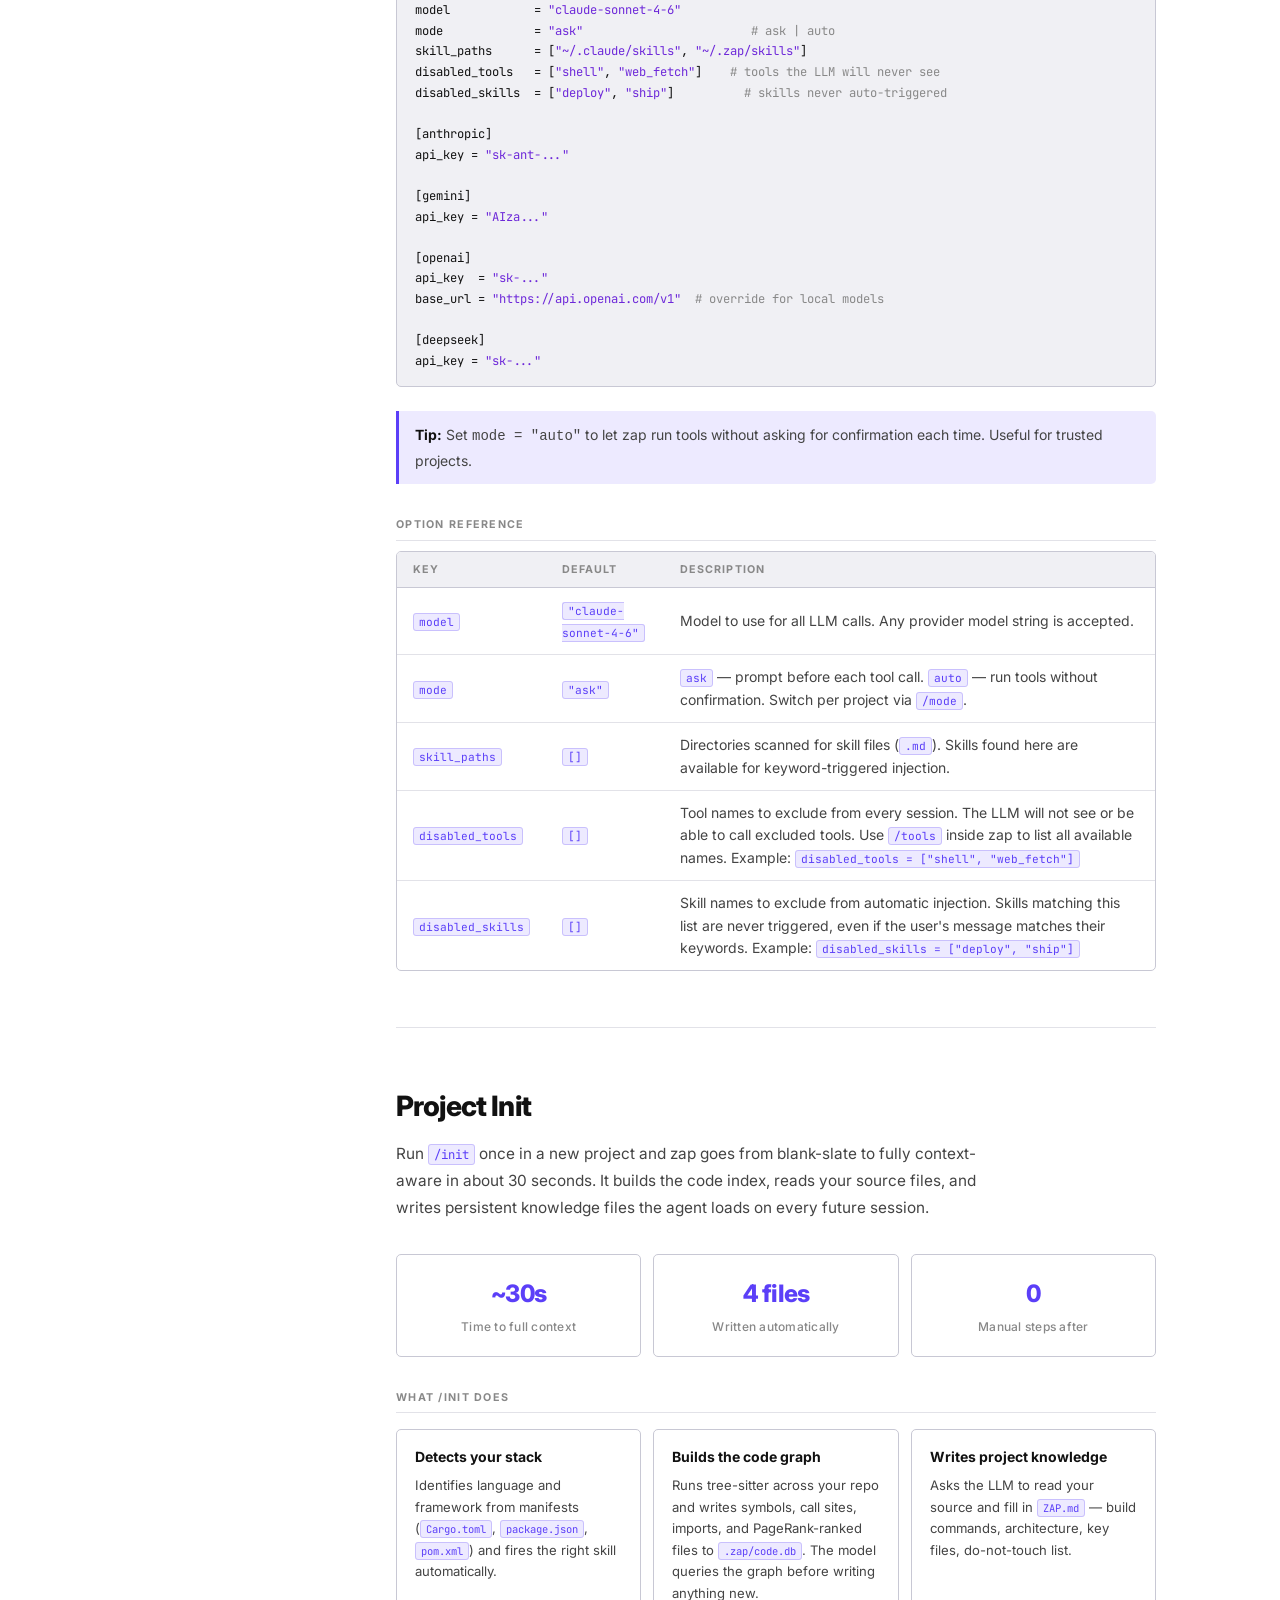
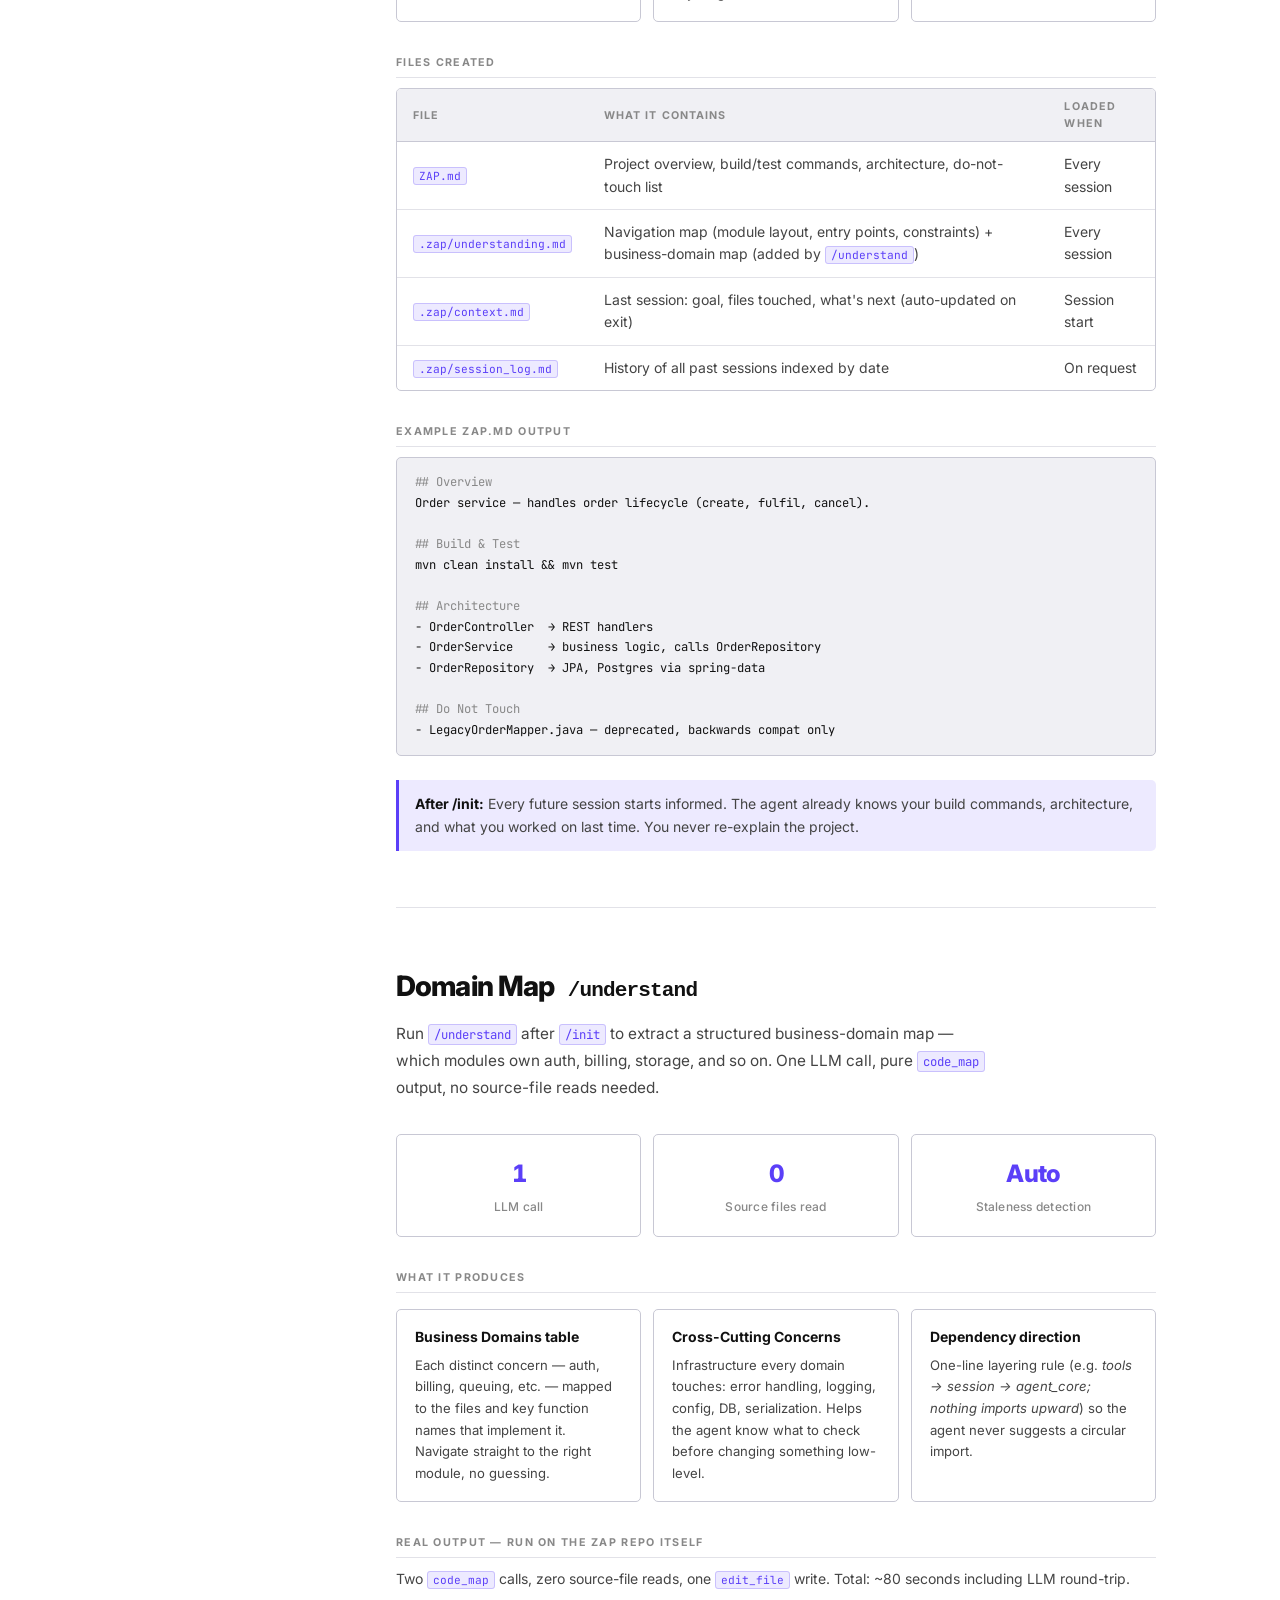
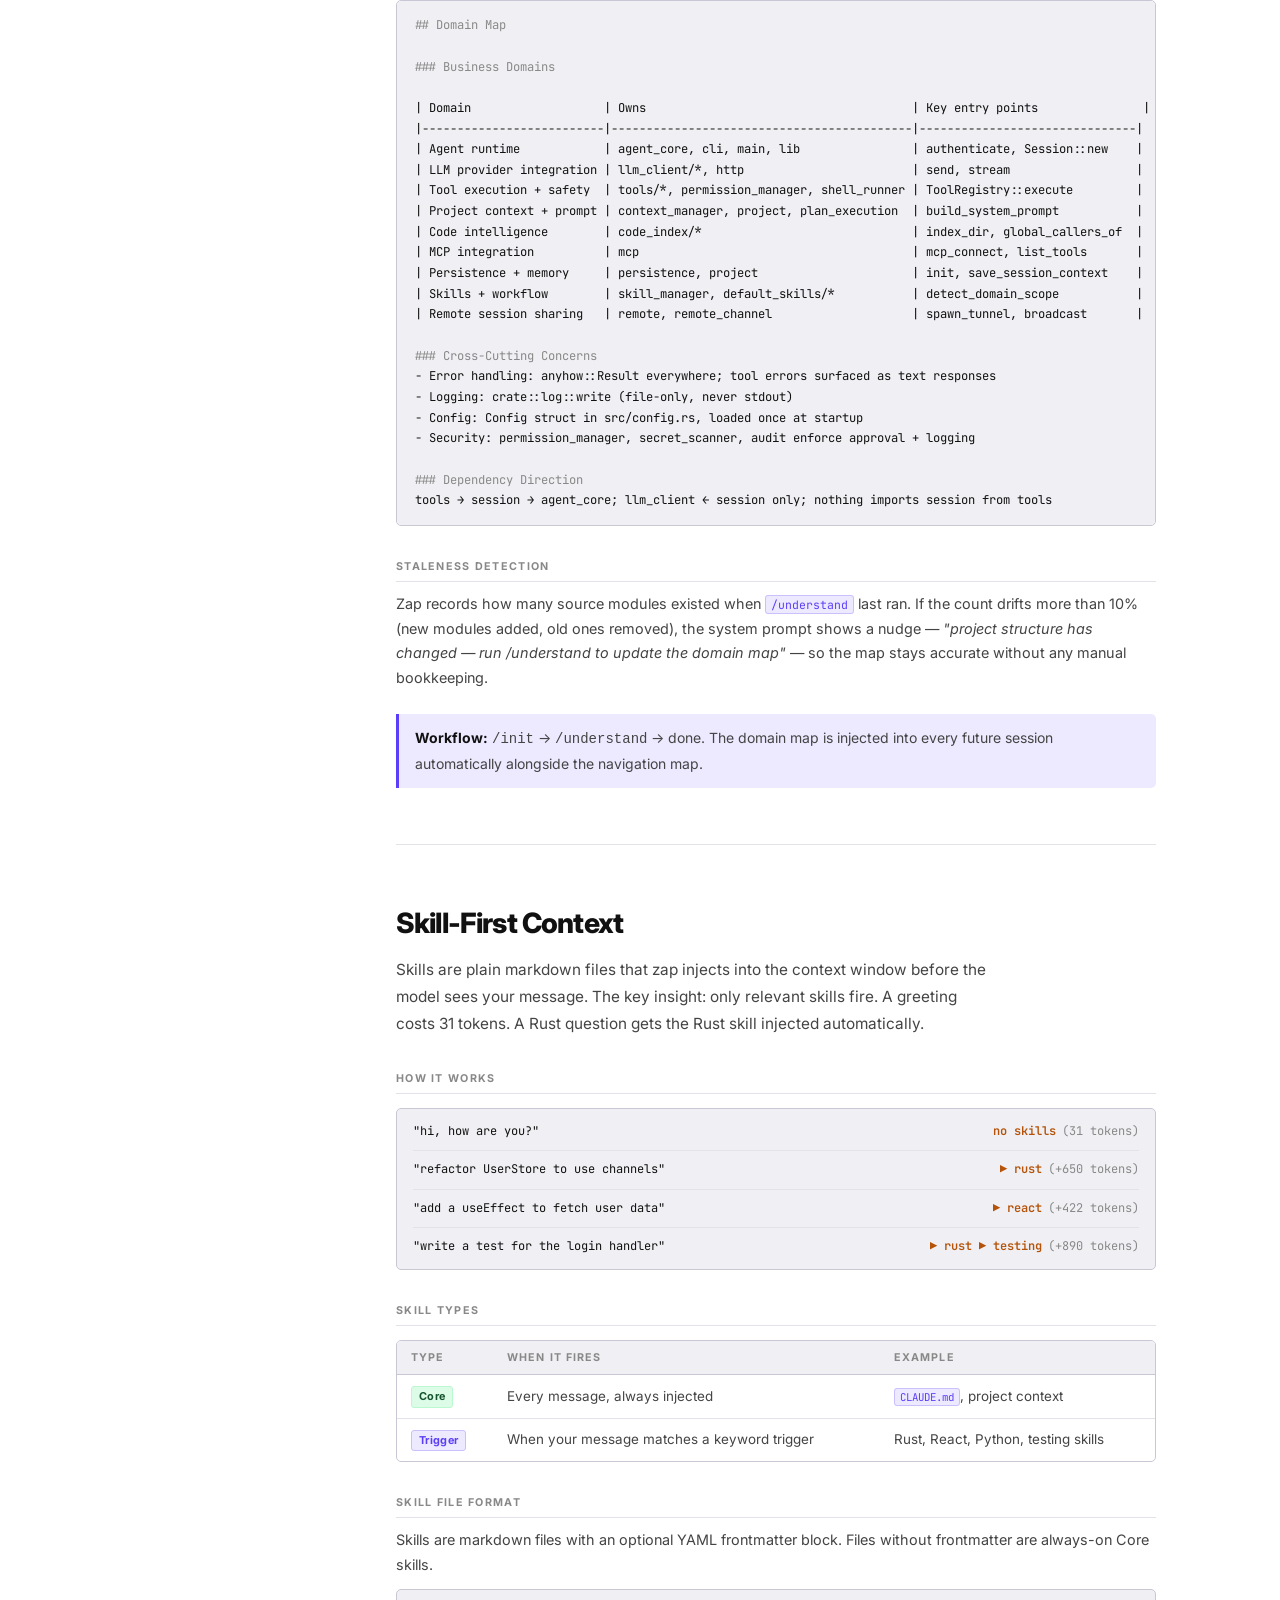
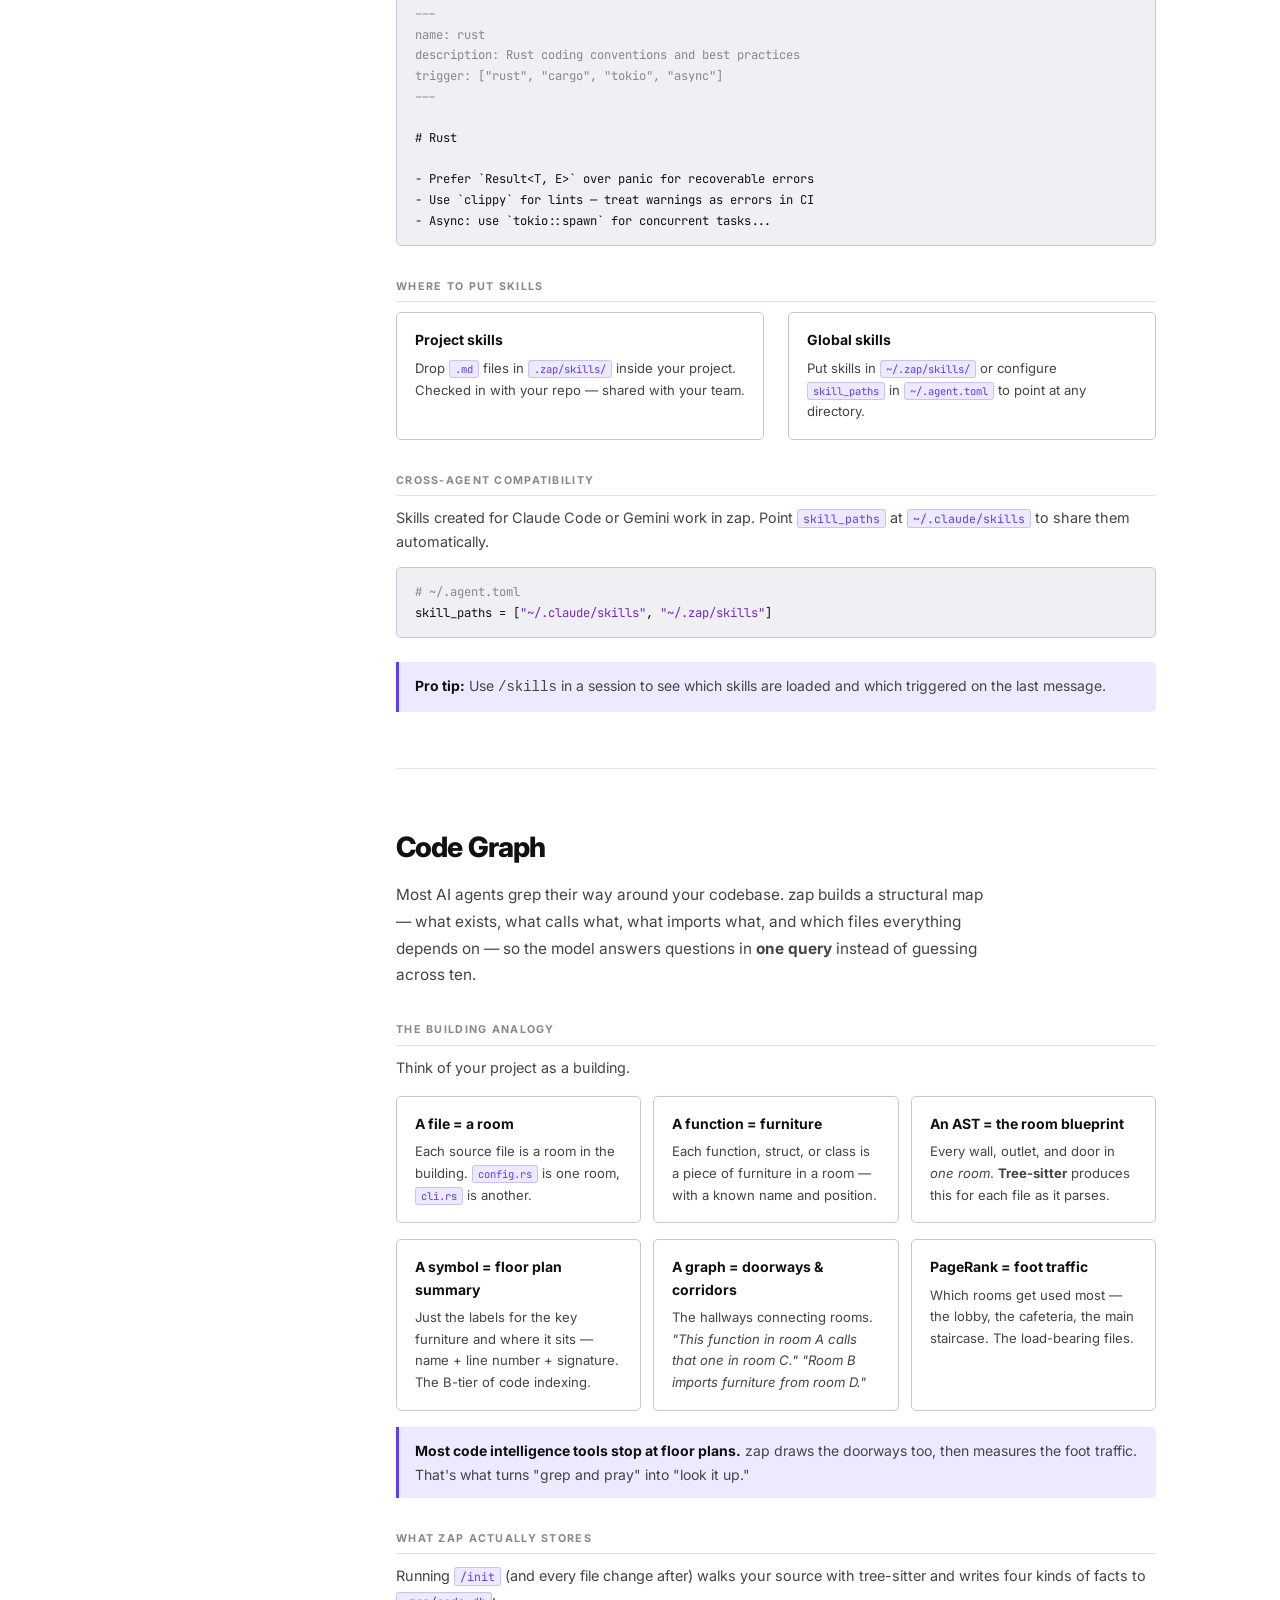
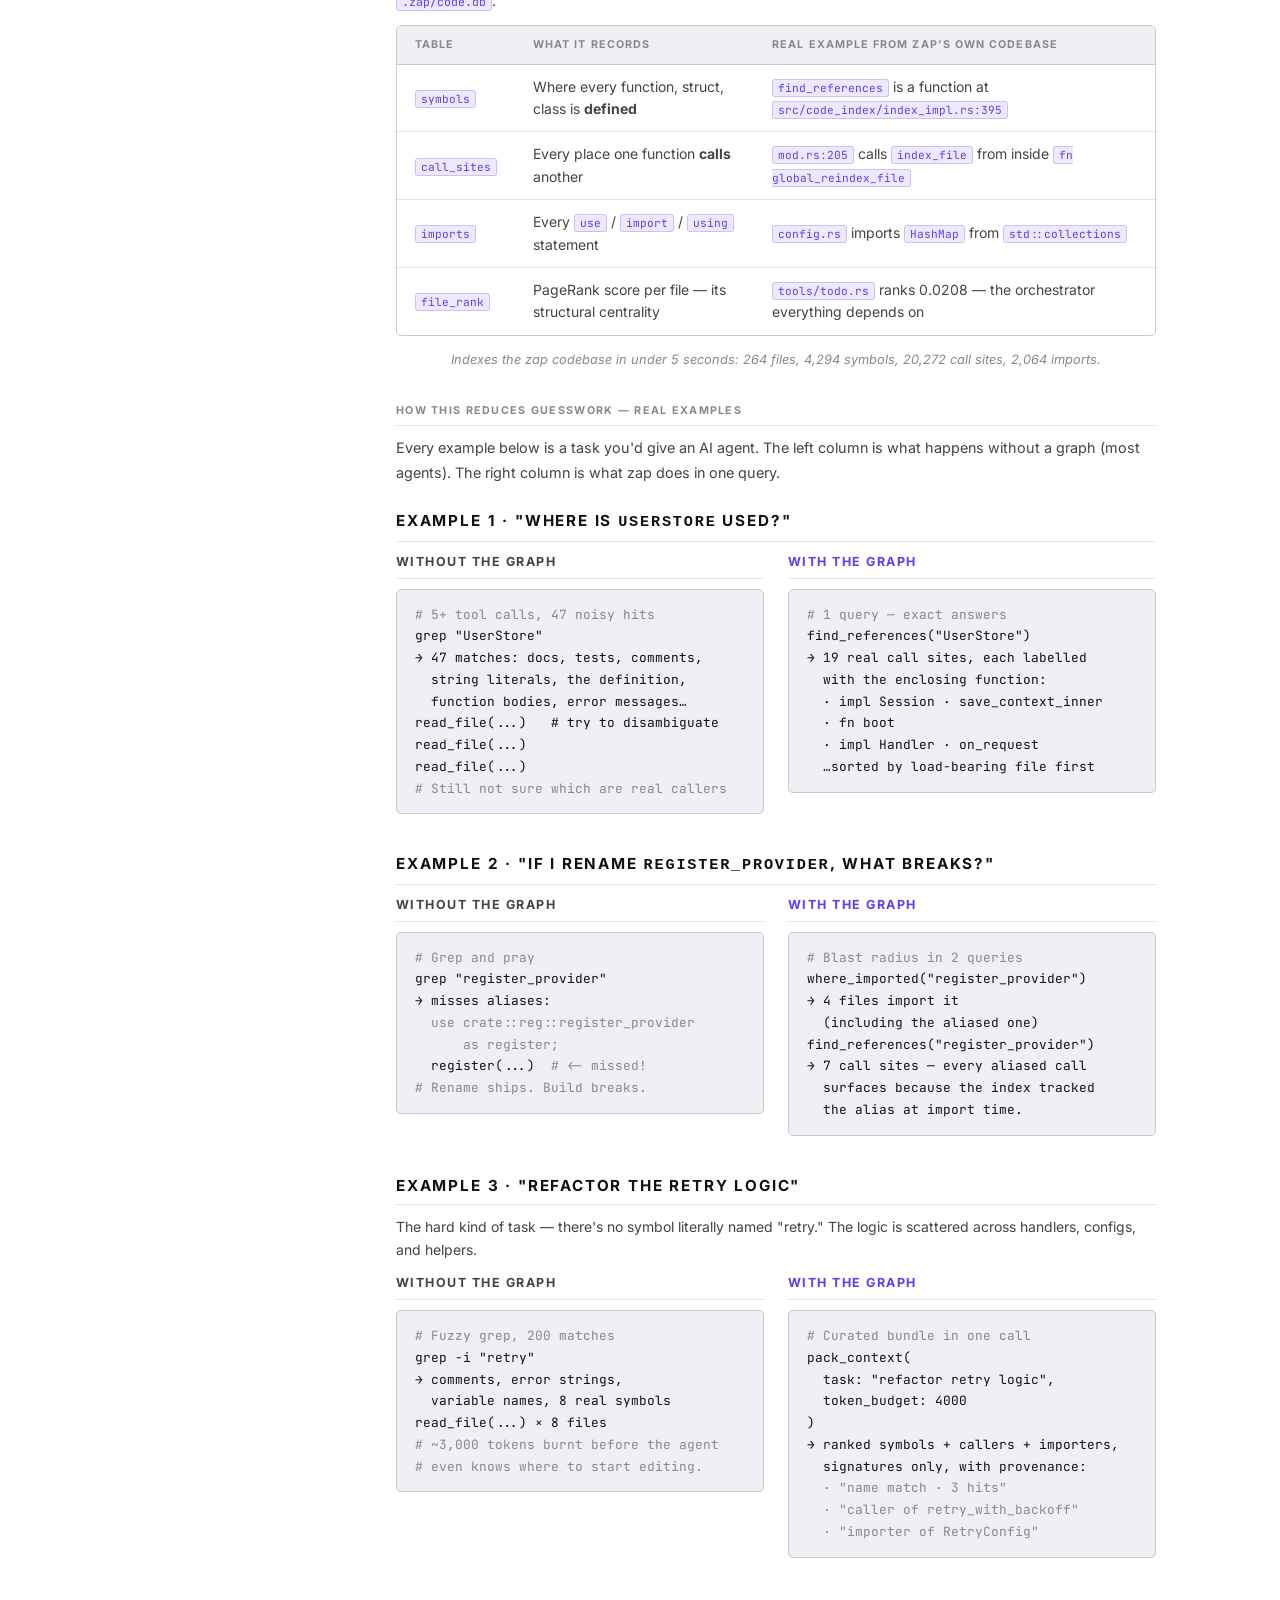
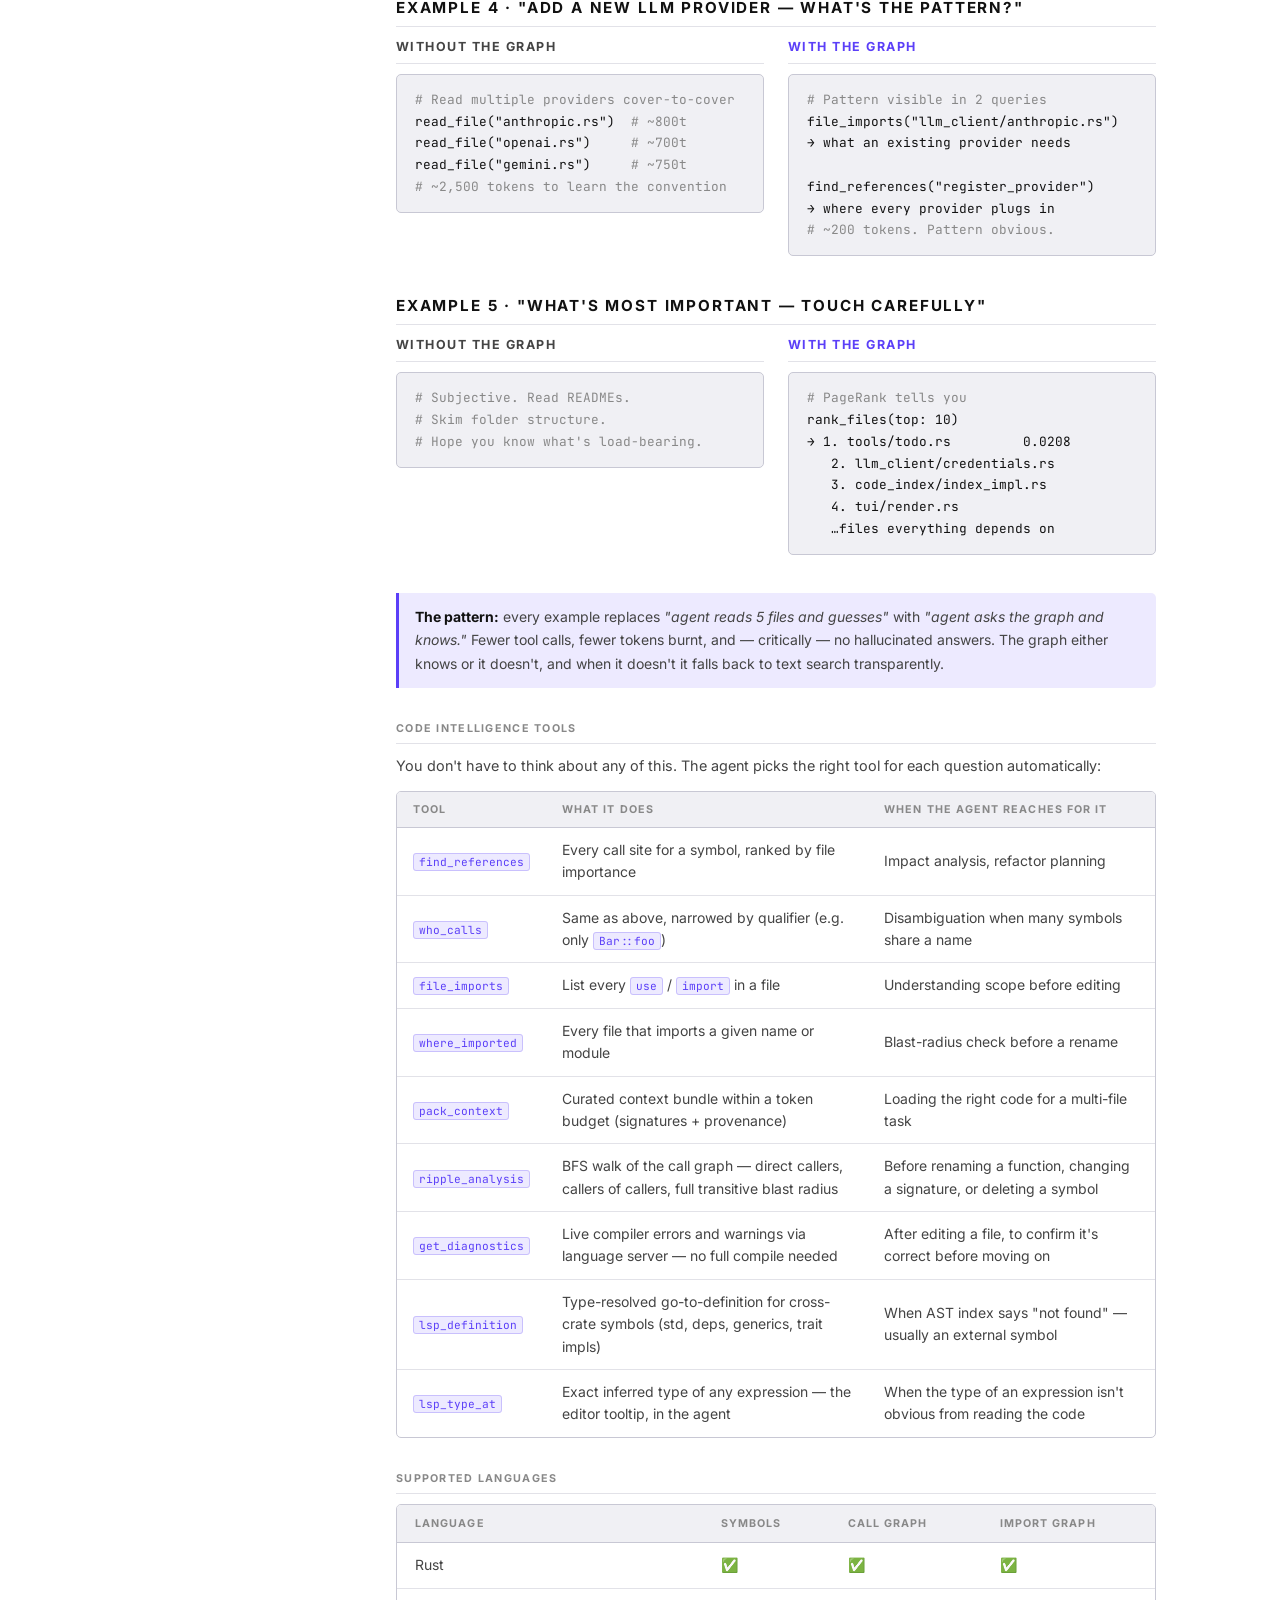
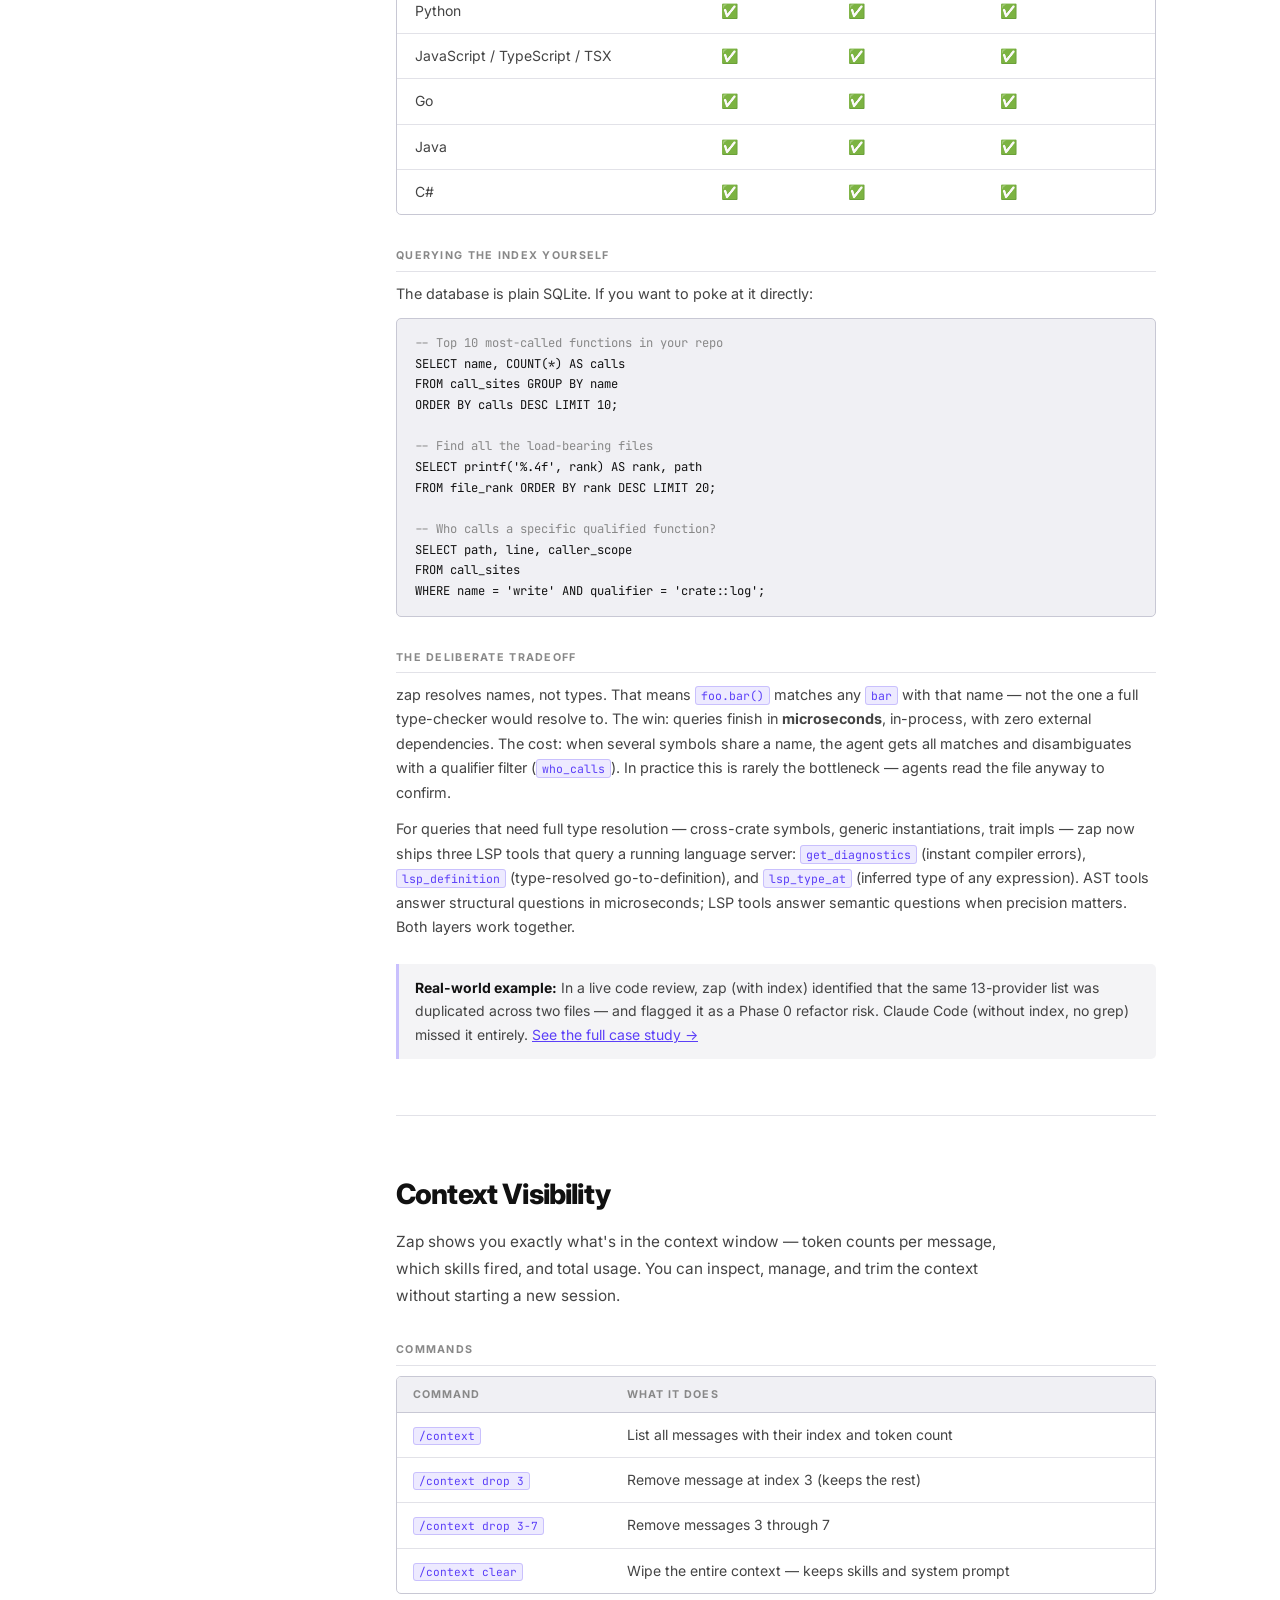
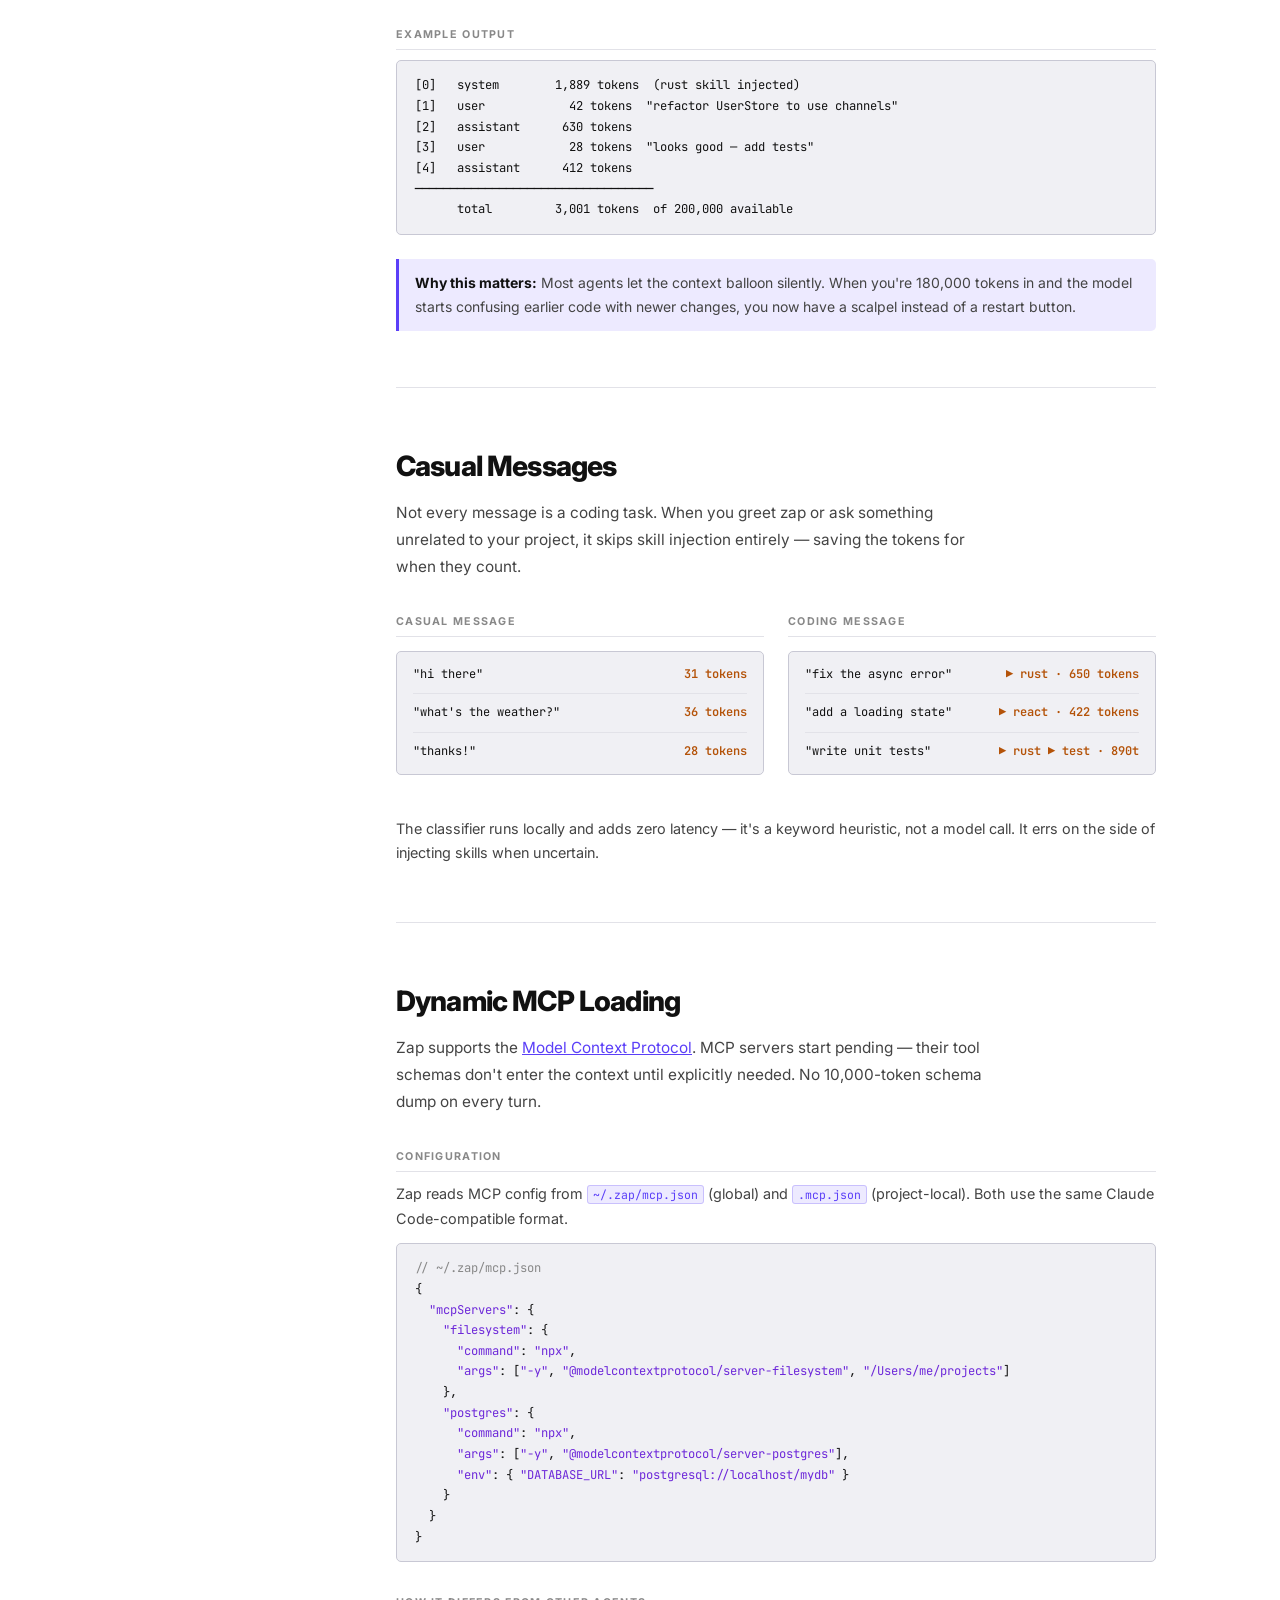
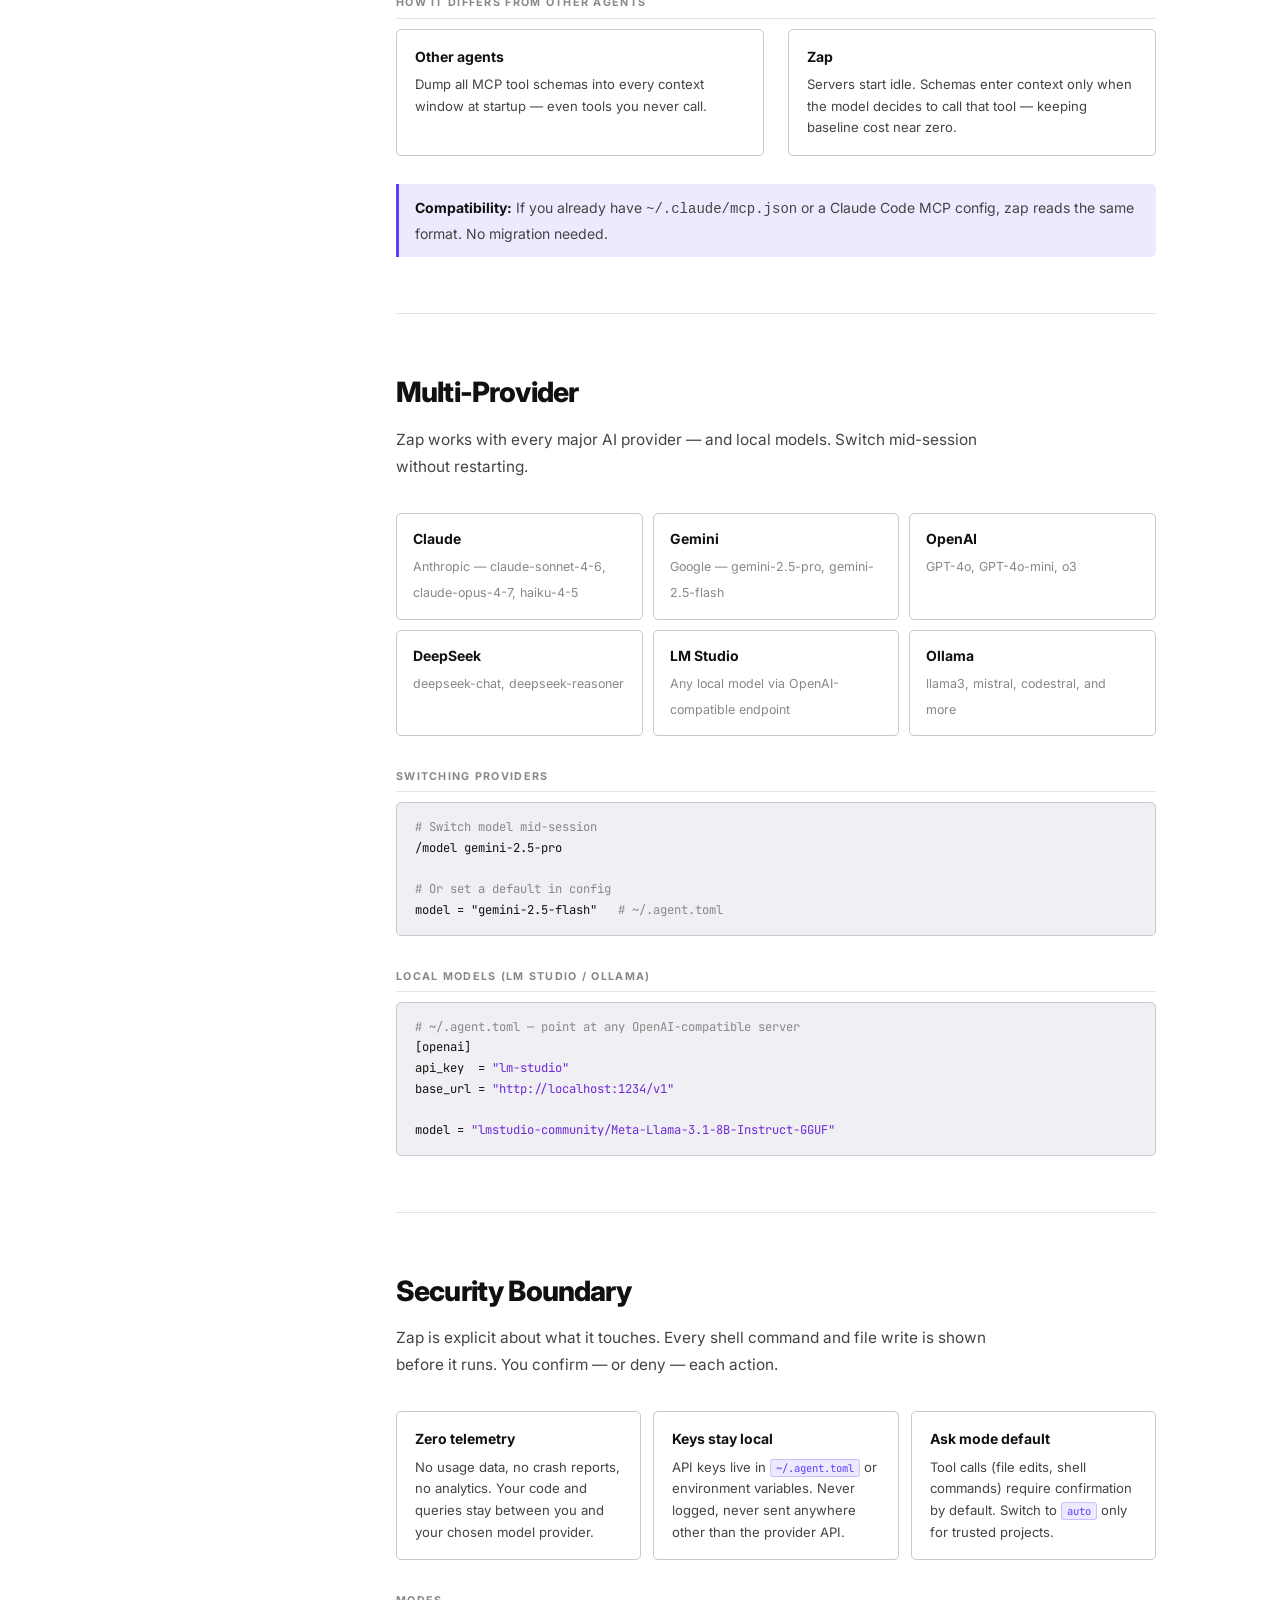
==== commit 90e2cdcf: "feat(tui): show active tool count in startup notice Adds a "Tools: N loaded — /tools to list all" li" ====
--- a/website/docs.html
+++ b/website/docs.html
@@ -230,9 +230,11 @@
 
         <div class="subsection-title">All options</div>
         <div class="code-block"><span class="c-dim"># ~/.agent.toml</span>
-model      = <span class="c-str">"claude-sonnet-4-6"</span>
-mode       = <span class="c-str">"ask"</span>           <span class="c-dim"># ask | auto</span>
-skill_paths = [<span class="c-str">"~/.claude/skills"</span>, <span class="c-str">"~/.zap/skills"</span>]
+model            = <span class="c-str">"claude-sonnet-4-6"</span>
+mode             = <span class="c-str">"ask"</span>                        <span class="c-dim"># ask | auto</span>
+skill_paths      = [<span class="c-str">"~/.claude/skills"</span>, <span class="c-str">"~/.zap/skills"</span>]
+disabled_tools   = [<span class="c-str">"shell"</span>, <span class="c-str">"web_fetch"</span>]    <span class="c-dim"># tools the LLM will never see</span>
+disabled_skills  = [<span class="c-str">"deploy"</span>, <span class="c-str">"ship"</span>]          <span class="c-dim"># skills never auto-triggered</span>
 
 [anthropic]
 api_key = <span class="c-str">"sk-ant-..."</span>
@@ -249,6 +251,54 @@
 
         <div class="callout callout-tip">
           <strong>Tip:</strong> Set <code>mode = "auto"</code> to let zap run tools without asking for confirmation each time. Useful for trusted projects.
+        </div>
+
+        <div class="subsection-title">Option reference</div>
+        <div class="context-table-wrap">
+          <table class="context-table">
+            <thead>
+              <tr>
+                <th>Key</th>
+                <th>Default</th>
+                <th>Description</th>
+              </tr>
+            </thead>
+            <tbody>
+              <tr>
+                <td><code>model</code></td>
+                <td><code>"claude-sonnet-4-6"</code></td>
+                <td>Model to use for all LLM calls. Any provider model string is accepted.</td>
+              </tr>
+              <tr>
+                <td><code>mode</code></td>
+                <td><code>"ask"</code></td>
+                <td><code>ask</code> — prompt before each tool call. <code>auto</code> — run tools without confirmation. Switch per project via <code>/mode</code>.</td>
+              </tr>
+              <tr>
+                <td><code>skill_paths</code></td>
+                <td><code>[]</code></td>
+                <td>Directories scanned for skill files (<code>.md</code>). Skills found here are available for keyword-triggered injection.</td>
+              </tr>
+              <tr>
+                <td><code>disabled_tools</code></td>
+                <td><code>[]</code></td>
+                <td>
+                  Tool names to exclude from every session. The LLM will not see or be able to call excluded tools.
+                  Use <code>/tools</code> inside zap to list all available names.
+                  Example: <code>disabled_tools = ["shell", "web_fetch"]</code>
+                </td>
+              </tr>
+              <tr>
+                <td><code>disabled_skills</code></td>
+                <td><code>[]</code></td>
+                <td>
+                  Skill names to exclude from automatic injection. Skills matching this list are never triggered,
+                  even if the user's message matches their keywords.
+                  Example: <code>disabled_skills = ["deploy", "ship"]</code>
+                </td>
+              </tr>
+            </tbody>
+          </table>
         </div>
       </section>
 
--- a/website/style.css
+++ b/website/style.css
@@ -0,0 +1,551 @@
+/* ── Reset ────────────────────────────────────────────────────────── */
+*, *::before, *::after { box-sizing: border-box; margin: 0; padding: 0; }
+
+:root {
+  --bg:        #ffffff;
+  --bg-soft:   #f4f4f6;
+  --bg-code:   #f0f0f4;
+  --border:    #e2e2e8;
+  --border-md: #c8c8d4;
+  --text:      #111111;
+  --text-2:    #444444;
+  --text-3:    #888888;
+  --purple:    #5b3ff8;
+  --purple-h:  #4a31d4;
+  --purple-bg: #edeaff;
+  --purple-bd: #c9c0fd;
+  --green:     #166534;
+  --red:       #991b1b;
+  --amber:     #78350f;
+  --font: 'Inter', system-ui, sans-serif;
+  --mono: 'JetBrains Mono', 'Fira Code', monospace;
+  --sidebar-w: 224px;
+  --nav-h: 54px;
+}
+
+html { scroll-behavior: smooth; }
+
+body {
+  font-family: var(--font);
+  background: var(--bg);
+  color: var(--text);
+  font-size: 16px;
+  line-height: 1.6;
+  -webkit-font-smoothing: antialiased;
+}
+
+a { color: inherit; text-decoration: none; }
+
+.container    { max-width: 1080px; margin: 0 auto; padding: 0 24px; }
+.container-sm { max-width: 740px;  margin: 0 auto; padding: 0 24px; }
+
+/* ── Nav ──────────────────────────────────────────────────────────── */
+nav {
+  position: sticky; top: 0; z-index: 200;
+  background: rgba(255,255,255,0.92);
+  backdrop-filter: blur(12px);
+  border-bottom: 1px solid var(--border);
+  height: var(--nav-h);
+}
+.nav-inner {
+  max-width: 1080px; margin: 0 auto; padding: 0 24px;
+  height: 100%; display: flex; align-items: center; justify-content: space-between;
+}
+.logo { font-weight: 800; font-size: 0.95rem; letter-spacing: -0.02em; color: var(--purple); }
+.nav-links { display: flex; align-items: center; gap: 24px; }
+.nav-links a { color: var(--text-3); font-size: 0.875rem; font-weight: 500; transition: color .15s; }
+.nav-links a:hover { color: var(--text); }
+.nav-links a.nav-highlight {
+  color: var(--purple);
+  font-weight: 600;
+  background: var(--purple-bg);
+  padding: 5px 11px;
+  border-radius: 999px;
+  transition: background .15s, color .15s;
+}
+.nav-links a.nav-highlight:hover { background: var(--purple); color: #fff; }
+.btn-ghost {
+  padding: 5px 14px !important; border-radius: 6px !important;
+  border: 1px solid var(--border-md) !important; color: var(--text) !important;
+  font-weight: 500 !important; background: var(--bg) !important;
+  transition: border-color .15s, color .15s !important;
+}
+.btn-ghost:hover { border-color: var(--purple) !important; color: var(--purple) !important; }
+
+/* ── Hero ─────────────────────────────────────────────────────────── */
+.hero {
+  padding: 88px 0 72px; text-align: center;
+  border-bottom: 1px solid var(--border);
+  background: linear-gradient(180deg, #faf9ff 0%, #fff 60%);
+}
+.badge {
+  display: inline-flex; align-items: center; gap: 6px;
+  background: var(--purple-bg); border: 1px solid var(--purple-bd);
+  border-radius: 4px; padding: 4px 11px;
+  font-size: 0.7rem; font-weight: 700; color: var(--purple);
+  letter-spacing: 0.06em; text-transform: uppercase; margin-bottom: 24px;
+}
+.badge::before { content:''; width:5px; height:5px; border-radius:50%; background:#22c55e; }
+
+.hero h1 {
+  font-size: clamp(2.8rem, 6vw, 4.2rem); font-weight: 800;
+  line-height: 1.1; letter-spacing: -0.03em; margin-bottom: 16px;
+}
+.accent { color: var(--purple); }
+
+.hero-sub {
+  font-size: 1.05rem; color: var(--text-2);
+  max-width: 500px; margin: 0 auto 32px; line-height: 1.7;
+}
+
+.install-box {
+  display: inline-flex; align-items: center; gap: 12px;
+  background: var(--bg); border: 1px solid var(--border-md);
+  border-radius: 7px; padding: 10px 14px; margin-bottom: 24px;
+  font-family: var(--mono); font-size: 0.83rem;
+  box-shadow: 0 1px 3px rgba(0,0,0,.07); transition: border-color .2s;
+}
+.install-box:hover { border-color: var(--purple); }
+.install-label {
+  font-family: var(--font); font-size: 0.67rem;
+  text-transform: uppercase; letter-spacing: 0.1em;
+  color: var(--text-3); font-weight: 700;
+  border-right: 1px solid var(--border); padding-right: 12px;
+}
+.install-cmd { color: var(--purple); font-weight: 500; font-family: var(--mono); }
+.copy-btn {
+  background: none; border: none; cursor: pointer; color: var(--text-3);
+  padding: 2px 4px; border-radius: 4px; display: flex; align-items: center;
+  transition: color .15s, background .15s;
+}
+.copy-btn:hover  { color: var(--text); background: var(--bg-soft); }
+.copy-btn.copied { color: #16a34a; }
+
+.hero-actions { display: flex; gap: 10px; justify-content: center; margin-bottom: 56px; flex-wrap: wrap; }
+
+.btn-primary {
+  background: var(--purple); color: #fff;
+  padding: 11px 26px; border-radius: 6px; font-weight: 600; font-size: 0.9rem;
+  box-shadow: 0 1px 4px rgba(91,63,248,.3); transition: background .15s, box-shadow .15s;
+}
+.btn-primary:hover { background: var(--purple-h); box-shadow: 0 4px 14px rgba(91,63,248,.35); }
+
+.btn-secondary {
+  background: var(--bg); color: var(--text);
+  padding: 11px 26px; border-radius: 6px; font-weight: 500; font-size: 0.9rem;
+  border: 1px solid var(--border-md); transition: border-color .15s, color .15s;
+}
+.btn-secondary:hover { border-color: var(--purple); color: var(--purple); }
+
+/* terminal */
+.terminal {
+  max-width: 600px; margin: 0 auto;
+  background: #0f0f1e; border: 1px solid #1e1e30;
+  border-radius: 8px; overflow: hidden; text-align: left;
+  box-shadow: 0 16px 48px rgba(0,0,0,.16), 0 4px 12px rgba(0,0,0,.1);
+}
+.terminal-bar {
+  background: #0a0a18; padding: 10px 14px;
+  display: flex; align-items: center; gap: 6px;
+  border-bottom: 1px solid #1e1e30;
+}
+.dot { width: 11px; height: 11px; border-radius: 50%; display: inline-block; }
+.dot.red    { background: #ff5f57; }
+.dot.yellow { background: #febc2e; }
+.dot.green  { background: #28c840; }
+.terminal-title { margin-left: 8px; font-size: 0.72rem; color: #404060; font-family: var(--mono); }
+.terminal-body {
+  padding: 18px 22px; font-family: var(--mono); font-size: 0.76rem;
+  line-height: 1.65; color: #8a8aaa; white-space: pre; overflow-x: auto;
+}
+.t-dim    { color: #404060; }
+.t-skill  { color: #f59e0b; }
+.t-cursor { color: #7c6bff; animation: blink 1.1s step-end infinite; }
+@keyframes blink { 0%,100%{opacity:1} 50%{opacity:0} }
+
+/* ── Video ────────────────────────────────────────────────────────── */
+.video-section {
+  padding: 64px 0; background: var(--bg-soft);
+  border-top: 1px solid var(--border); border-bottom: 1px solid var(--border);
+}
+.section-label {
+  text-align: center; font-size: 0.68rem; text-transform: uppercase;
+  letter-spacing: 0.14em; color: var(--text-3); margin-bottom: 20px; font-weight: 700;
+}
+.video-wrapper {
+  position: relative; padding-bottom: 56.25%; height: 0;
+  border-radius: 8px; overflow: hidden;
+  border: 1px solid var(--border-md); box-shadow: 0 6px 24px rgba(0,0,0,.09);
+}
+.video-wrapper iframe { position: absolute; top: 0; left: 0; width: 100%; height: 100%; }
+
+/* ── Problem section ──────────────────────────────────────────────── */
+.section { padding: 80px 0; }
+.section-header { text-align: center; margin-bottom: 48px; }
+.section-header h2 {
+  font-size: clamp(1.6rem, 2.8vw, 2.2rem);
+  font-weight: 800; letter-spacing: -0.03em; margin-bottom: 10px;
+}
+.section-header p { color: var(--text-2); font-size: 0.98rem; max-width: 500px; margin: 0 auto; line-height: 1.7; }
+
+/* comparison table */
+.comparison-table-wrap {
+  border-radius: 5px; overflow-x: auto;
+  border: 1px solid var(--border-md); margin-bottom: 14px;
+}
+.comparison-table { width: 100%; border-collapse: collapse; font-size: 0.875rem; }
+.comparison-table th {
+  padding: 10px 18px; text-align: left; font-weight: 700;
+  font-size: 0.67rem; text-transform: uppercase; letter-spacing: 0.1em;
+  color: var(--text-3); background: var(--bg-code); border-bottom: 1px solid var(--border-md);
+}
+.comparison-table th.col-zap { color: var(--purple); background: var(--purple-bg); border-left: 2px solid var(--purple-bd); }
+.comparison-table td { padding: 11px 18px; border-bottom: 1px solid var(--border); color: var(--text-2); }
+.comparison-table tr:last-child td { border-bottom: none; }
+.comparison-table tr:hover td { background: var(--bg-soft); }
+td.col-zap { background: #f0edff !important; border-left: 2px solid var(--purple-bd); }
+.bad  { color: var(--red)   !important; }
+.good { color: var(--green) !important; font-weight: 600; }
+.table-note { color: var(--text-3); font-size: 0.8rem; text-align: center; font-style: italic; margin-top: 14px; }
+
+/* ── Docs shell: sidebar + content ───────────────────────────────── */
+.docs-shell {
+  display: flex;
+  border-top: 1px solid var(--border);
+  min-height: calc(100vh - var(--nav-h));
+  max-width: 1080px;
+  margin: 0 auto;
+  padding: 0 24px;
+}
+
+/* Sidebar */
+.docs-sidebar {
+  width: var(--sidebar-w);
+  min-width: var(--sidebar-w);
+  padding: 36px 0 36px;
+  position: sticky;
+  top: var(--nav-h);
+  align-self: flex-start;
+  height: calc(100vh - var(--nav-h));
+  overflow-y: auto;
+  border-right: 1px solid var(--border);
+  flex-shrink: 0;
+}
+
+.sidebar-nav { padding-right: 24px; }
+
+.sidebar-group { margin-bottom: 28px; }
+
+.sidebar-heading {
+  display: block; font-size: 0.67rem; font-weight: 700;
+  text-transform: uppercase; letter-spacing: 0.1em;
+  color: var(--text-3); margin-bottom: 8px; padding-left: 12px;
+}
+
+.sidebar-link {
+  display: block; padding: 5px 12px; border-radius: 5px;
+  font-size: 0.84rem; font-weight: 500; color: var(--text-2);
+  transition: color .15s, background .15s; cursor: pointer;
+  margin-bottom: 1px;
+}
+.sidebar-link:hover  { color: var(--text); background: var(--bg-soft); }
+.sidebar-link.active { color: var(--purple); background: var(--purple-bg); font-weight: 600; }
+
+/* Docs content */
+.docs-content {
+  flex: 1;
+  padding: 48px 0 80px 48px;
+  min-width: 0;
+}
+
+/* each feature section */
+.doc-section { margin-bottom: 0; padding-bottom: 0; }
+
+.doc-section h2 {
+  font-size: 1.75rem; font-weight: 800;
+  letter-spacing: -0.03em; margin-bottom: 12px; color: var(--text);
+}
+
+.doc-lead {
+  color: var(--text-2); font-size: 0.96rem;
+  line-height: 1.75; margin-bottom: 32px;
+  max-width: 600px;
+}
+
+.subsection-title {
+  font-size: 0.67rem; font-weight: 700;
+  text-transform: uppercase; letter-spacing: 0.12em;
+  color: var(--text-3); margin: 32px 0 10px;
+  padding-bottom: 6px; border-bottom: 1px solid var(--border);
+}
+
+.section-divider {
+  height: 1px; background: var(--border);
+  margin: 56px 0;
+}
+
+/* code block */
+.code-block {
+  background: var(--bg-code); border: 1px solid var(--border-md);
+  border-radius: 5px; padding: 14px 18px;
+  font-family: var(--mono); font-size: 0.76rem;
+  color: var(--text); white-space: pre; overflow-x: auto;
+  margin: 10px 0; line-height: 1.7;
+}
+.c-dim { color: var(--text-3); }
+.c-str { color: #6d28d9; }
+
+/* inline code in prose */
+p code, li code, td code, h4 code {
+  font-family: var(--mono); font-size: 0.8em;
+  color: var(--purple); background: var(--purple-bg);
+  padding: 1px 5px; border-radius: 3px;
+  border: 1px solid var(--purple-bd);
+}
+
+/* callouts */
+.callout {
+  border-left: 3px solid var(--purple-bd); border-radius: 0 5px 5px 0;
+  padding: 12px 16px; font-size: 0.875rem;
+  color: var(--text-2); line-height: 1.7; margin: 24px 0;
+  background: var(--bg-soft);
+}
+.callout-tip {
+  background: var(--purple-bg); border-left-color: var(--purple);
+}
+.callout strong { color: var(--text); }
+.callout a { color: var(--purple); text-decoration: underline; }
+
+/* ── OS tabs ──────────────────────────────────────────────────────── */
+.os-tabs {
+  display: flex; gap: 0; margin: 20px 0 0;
+  border-bottom: 1px solid var(--border);
+}
+.os-tab {
+  display: flex; align-items: center; gap: 6px;
+  padding: 8px 18px; background: none; border: none;
+  font-size: 0.84rem; font-weight: 500; color: var(--text-3);
+  cursor: pointer; border-bottom: 2px solid transparent;
+  margin-bottom: -1px; transition: color .15s, border-color .15s;
+}
+.os-tab:hover { color: var(--text); }
+.os-tab.active { color: var(--purple); border-bottom-color: var(--purple); font-weight: 600; }
+
+.os-content { display: none; }
+.os-content.active { display: block; }
+
+/* Stop Chrome's overflow-anchor from re-positioning the page when an
+   inactive .os-content is removed from layout (display:none). The JS
+   tab-swap handler restores the exact scroll position itself. */
+.os-tabs, .os-content { overflow-anchor: none; }
+
+/* ── Install steps ────────────────────────────────────────────────── */
+.install-steps { display: flex; flex-direction: column; gap: 0; margin: 20px 0; }
+
+.install-step {
+  display: flex; gap: 16px; align-items: flex-start;
+  padding-bottom: 24px; position: relative;
+}
+.install-step:not(:last-child) .install-step-num::after {
+  content: ''; position: absolute;
+  left: 14px; top: 30px; bottom: 0; width: 1px;
+  background: var(--border-md);
+}
+.install-step-num {
+  width: 28px; height: 28px; min-width: 28px; border-radius: 50%;
+  background: var(--purple); color: #fff;
+  font-weight: 700; font-size: 0.78rem;
+  display: flex; align-items: center; justify-content: center;
+  position: relative; z-index: 1; flex-shrink: 0; margin-top: 1px;
+}
+.install-step-body { flex: 1; }
+.install-step-body h4 { font-weight: 700; font-size: 0.9rem; margin-bottom: 8px; }
+.install-step-body p  { color: var(--text-3); font-size: 0.84rem; margin-top: 6px; line-height: 1.65; }
+.install-step-body p a { color: var(--purple); text-decoration: underline; }
+
+.badge-optional {
+  font-size: 0.65rem; font-weight: 700; text-transform: uppercase;
+  letter-spacing: 0.05em; color: var(--purple);
+  background: var(--purple-bg); border: 1px solid var(--purple-bd);
+  border-radius: 3px; padding: 1px 6px; margin-left: 8px;
+  vertical-align: middle;
+}
+
+/* provider grid */
+.provider-grid {
+  display: grid; grid-template-columns: repeat(3, 1fr); gap: 10px; margin-top: 14px;
+}
+.provider-card {
+  background: var(--bg); border: 1px solid var(--border-md);
+  border-radius: 5px; padding: 14px 16px;
+}
+.provider-card strong { display: block; font-size: 0.875rem; font-weight: 700; margin-bottom: 3px; color: var(--text); }
+.provider-card span   { font-size: 0.78rem; color: var(--text-3); line-height: 1.5; }
+
+/* ── Skills table ─────────────────────────────────────────────────── */
+.skills-table-wrap { border-radius: 5px; overflow-x: auto; border: 1px solid var(--border-md); margin: 14px 0; }
+.skills-table { width: 100%; border-collapse: collapse; font-size: 0.84rem; }
+.skills-table th {
+  padding: 8px 14px; text-align: left; font-weight: 700;
+  font-size: 0.67rem; text-transform: uppercase; letter-spacing: 0.1em;
+  color: var(--text-3); background: var(--bg-code); border-bottom: 1px solid var(--border-md);
+}
+.skills-table td { padding: 10px 14px; border-bottom: 1px solid var(--border); color: var(--text-2); }
+.skills-table tr:last-child td { border-bottom: none; }
+.skills-table tr:hover td { background: var(--bg-soft); }
+
+.badge-always {
+  display: inline-block; font-size: 0.68rem; font-weight: 700;
+  background: #dcfce7; color: #14532d; border: 1px solid #bbf7d0;
+  border-radius: 3px; padding: 1px 7px; letter-spacing: 0.03em;
+}
+.badge-trigger {
+  display: inline-block; font-size: 0.68rem; font-weight: 700;
+  background: var(--purple-bg); color: var(--purple); border: 1px solid var(--purple-bd);
+  border-radius: 3px; padding: 1px 7px; letter-spacing: 0.03em;
+}
+
+/* skill demo */
+.skill-demo {
+  background: var(--bg-code); border: 1px solid var(--border-md);
+  border-radius: 5px; padding: 4px 16px; margin: 14px 0;
+  font-family: var(--mono); font-size: 0.75rem;
+}
+.skill-row {
+  display: flex; justify-content: space-between; align-items: center;
+  gap: 16px; padding: 9px 0; border-bottom: 1px solid var(--border);
+}
+.skill-row:last-child { border-bottom: none; }
+.skill-row .msg   { color: var(--text); flex: 1; }
+.skill-row .skills { color: #b45309; font-weight: 600; white-space: nowrap; }
+.skill-row .skills em { color: var(--text-3); font-style: normal; font-weight: 400; margin-left: 6px; }
+
+/* two-col layout in doc sections */
+.two-col { display: grid; grid-template-columns: 1fr 1fr; gap: 24px; margin-bottom: 28px; }
+
+/* feature row: 3-up cards */
+.feature-row { display: grid; grid-template-columns: repeat(3, 1fr); gap: 12px; margin: 16px 0; }
+.feature-row-item {
+  background: var(--bg); border: 1px solid var(--border-md);
+  border-radius: 5px; padding: 16px 18px;
+}
+.feature-row-item h4 { font-size: 0.875rem; font-weight: 700; margin-bottom: 6px; color: var(--text); }
+.feature-row-item p  { font-size: 0.82rem; color: var(--text-2); line-height: 1.65; }
+
+/* stat cards */
+.stat-row { display: grid; grid-template-columns: repeat(3, 1fr); gap: 12px; margin: 20px 0; }
+.stat-card {
+  background: var(--bg); border: 1px solid var(--border-md);
+  border-radius: 5px; padding: 20px 16px; text-align: center;
+}
+.stat-num   { font-size: 1.5rem; font-weight: 800; color: var(--purple); letter-spacing: -0.03em; margin-bottom: 4px; font-variant-numeric: tabular-nums; }
+.stat-label { font-size: 0.75rem; color: var(--text-3); font-weight: 500; letter-spacing: 0.02em; }
+
+/* problem list */
+.problem-list { display: flex; flex-direction: column; gap: 10px; margin: 16px 0; }
+.problem-item {
+  display: flex; gap: 12px; align-items: flex-start;
+  font-size: 0.875rem; color: var(--text-2); line-height: 1.6;
+}
+.problem-x { color: var(--red); font-weight: 700; flex-shrink: 0; margin-top: 1px; }
+
+/* context table */
+.context-table-wrap { border-radius: 5px; overflow-x: auto; border: 1px solid var(--border-md); margin-bottom: 16px; }
+.context-table { width: 100%; border-collapse: collapse; font-size: 0.875rem; }
+.context-table th {
+  padding: 9px 16px; text-align: left; font-weight: 700;
+  font-size: 0.67rem; text-transform: uppercase; letter-spacing: 0.1em;
+  color: var(--text-3); background: var(--bg-code); border-bottom: 1px solid var(--border-md);
+}
+.context-table td { padding: 11px 16px; border-bottom: 1px solid var(--border); color: var(--text-2); }
+.context-table tr:last-child td { border-bottom: none; }
+.context-table tr:hover td { background: var(--bg-soft); }
+
+/* ── Section alt / CTA ───────────────────────────────────────────── */
+.section-alt { background: var(--bg-soft); border-top: 1px solid var(--border); border-bottom: 1px solid var(--border); }
+
+.cta-section {
+  padding: 80px 0; text-align: center;
+  background: var(--bg-soft);
+  border-top: 1px solid var(--border);
+}
+.cta-section h2 { font-size: clamp(1.6rem,2.5vw,2rem); font-weight: 700; letter-spacing: -0.02em; margin-bottom: 8px; }
+.cta-section p  { color: var(--text-2); margin-bottom: 28px; }
+.cta-actions    { display: flex; gap: 10px; justify-content: center; flex-wrap: wrap; }
+
+/* ── Feature cards (landing) ─────────────────────────────────────── */
+.feature-grid {
+  display: grid; grid-template-columns: repeat(3, 1fr); gap: 16px;
+}
+.feature-card {
+  background: var(--bg); border: 1px solid var(--border-md);
+  border-radius: 6px; padding: 22px 20px;
+  transition: border-color .15s;
+}
+.feature-card:hover { border-color: var(--purple); }
+.feature-icon-wrap { font-size: 1.25rem; margin-bottom: 14px; }
+.feature-card h3 { font-size: 0.95rem; font-weight: 700; margin-bottom: 8px; letter-spacing: -0.01em; }
+.feature-card p  { font-size: 0.86rem; color: var(--text-2); line-height: 1.7; margin-bottom: 18px; }
+.feature-link    { font-size: 0.82rem; color: var(--purple); font-weight: 600; letter-spacing: 0.01em; }
+.feature-link:hover { text-decoration: underline; }
+.feature-callout {
+  margin-top: 0.75rem;
+  padding: 0.5rem 0.75rem;
+  border-left: 3px solid #7c6af7;
+  background: rgba(124, 106, 247, 0.08);
+  border-radius: 0 4px 4px 0;
+  font-size: 0.9rem;
+}
+
+/* ── Provider chips (landing) ────────────────────────────────────── */
+.provider-chips { display: flex; align-items: center; gap: 6px; flex-wrap: wrap; margin-top: 28px; }
+.chip-label { font-size: 0.72rem; color: var(--text-3); font-weight: 700; letter-spacing: 0.06em; text-transform: uppercase; margin-right: 6px; }
+.chip {
+  font-size: 0.77rem; font-weight: 600; padding: 4px 12px;
+  border-radius: 4px; background: var(--bg); border: 1px solid var(--border-md);
+  color: var(--text-2);
+}
+
+/* ── Install alt link ────────────────────────────────────────────── */
+.install-alt { font-size: 0.82rem; color: var(--text-3); margin-top: 12px; }
+.install-alt a { color: var(--purple); text-decoration: underline; }
+
+/* ── Footer ───────────────────────────────────────────────────────── */
+footer { padding: 28px 0; border-top: 1px solid var(--border); background: var(--bg-soft); }
+.footer-inner { display: flex; align-items: center; justify-content: space-between; flex-wrap: wrap; gap: 12px; }
+.footer-links { display: flex; gap: 20px; }
+.footer-links a { color: var(--text-3); font-size: 0.84rem; transition: color .15s; }
+.footer-links a:hover { color: var(--text); }
+.footer-note { color: var(--text-3); font-size: 0.78rem; }
+
+/* ── Responsive ───────────────────────────────────────────────────── */
+@media (max-width: 860px) {
+  .feature-grid { grid-template-columns: 1fr 1fr; }
+  .docs-shell { flex-direction: column; padding: 0; }
+  .docs-sidebar { width: 100%; min-width: 0; position: static; height: auto; border-right: none; border-bottom: 1px solid var(--border); padding: 16px 24px; overflow-x: auto; }
+  .sidebar-nav { display: flex; gap: 0; flex-wrap: nowrap; overflow-x: auto; padding-right: 0; }
+  .sidebar-group { display: flex; align-items: center; gap: 4px; margin-bottom: 0; flex-shrink: 0; }
+  .sidebar-heading { display: none; }
+  .sidebar-link { white-space: nowrap; }
+  .docs-content { padding: 32px 24px 60px; }
+  .two-col    { grid-template-columns: 1fr; }
+  .feature-row { grid-template-columns: 1fr; }
+  .stat-row   { grid-template-columns: 1fr; }
+  .provider-grid { grid-template-columns: repeat(2,1fr); }
+}
+
+@media (max-width: 640px) {
+  .feature-grid { grid-template-columns: 1fr; }
+  .hero-actions { flex-direction: column; align-items: center; }
+  .install-box  { flex-wrap: wrap; justify-content: center; }
+  nav .nav-links a:not(.btn-ghost):not(.nav-highlight) { display: none; }
+  .nav-links { flex-wrap: wrap; gap: 8px; justify-content: flex-end; }
+  .nav-links a.nav-highlight { padding: 4px 9px; font-size: 0.78rem; }
+  .hero { padding: 64px 0 52px; }
+  .terminal-body { font-size: 0.67rem; }
+  .provider-grid { grid-template-columns: 1fr 1fr; }
+}
+
+/* ── Scroll-reveal ────────────────────────────────────────────────── */
+.reveal { opacity: 0; transform: translateY(14px); transition: opacity .4s ease, transform .4s ease; }
+.reveal.visible { opacity: 1; transform: none; }
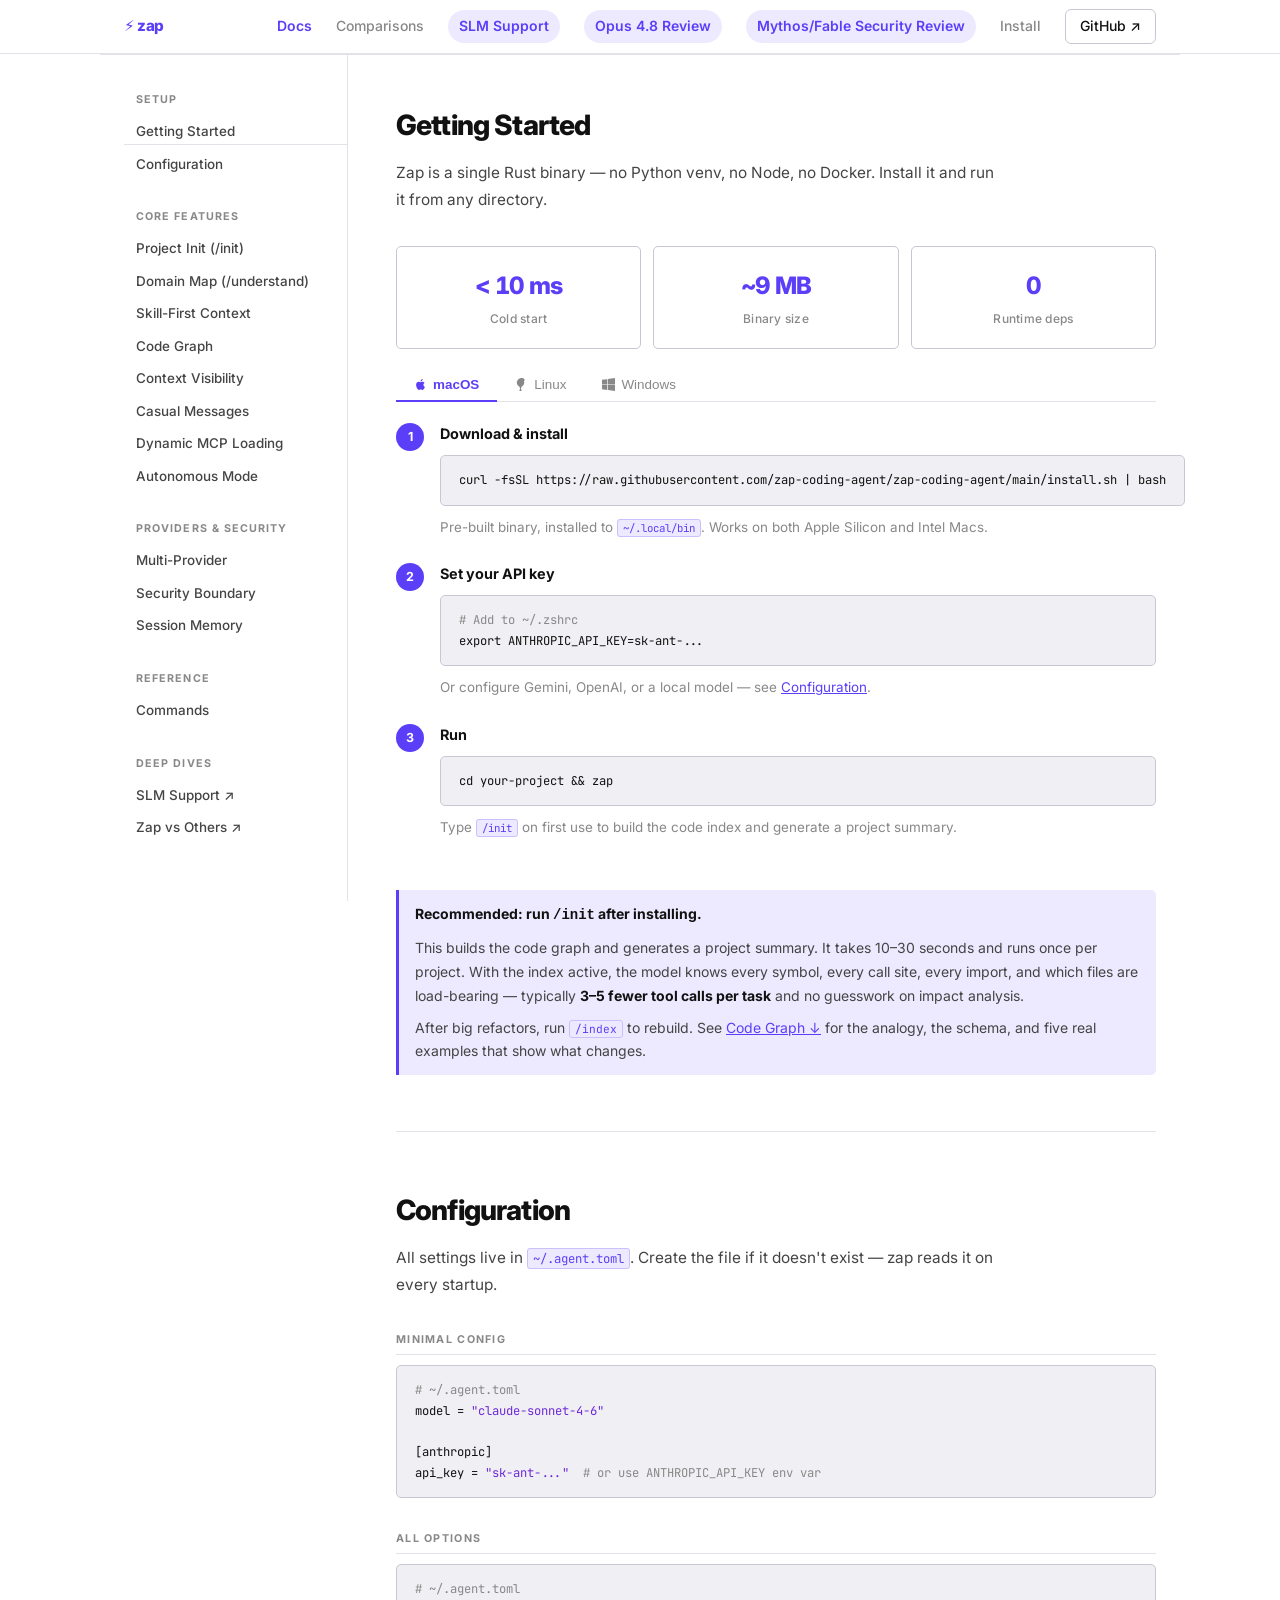
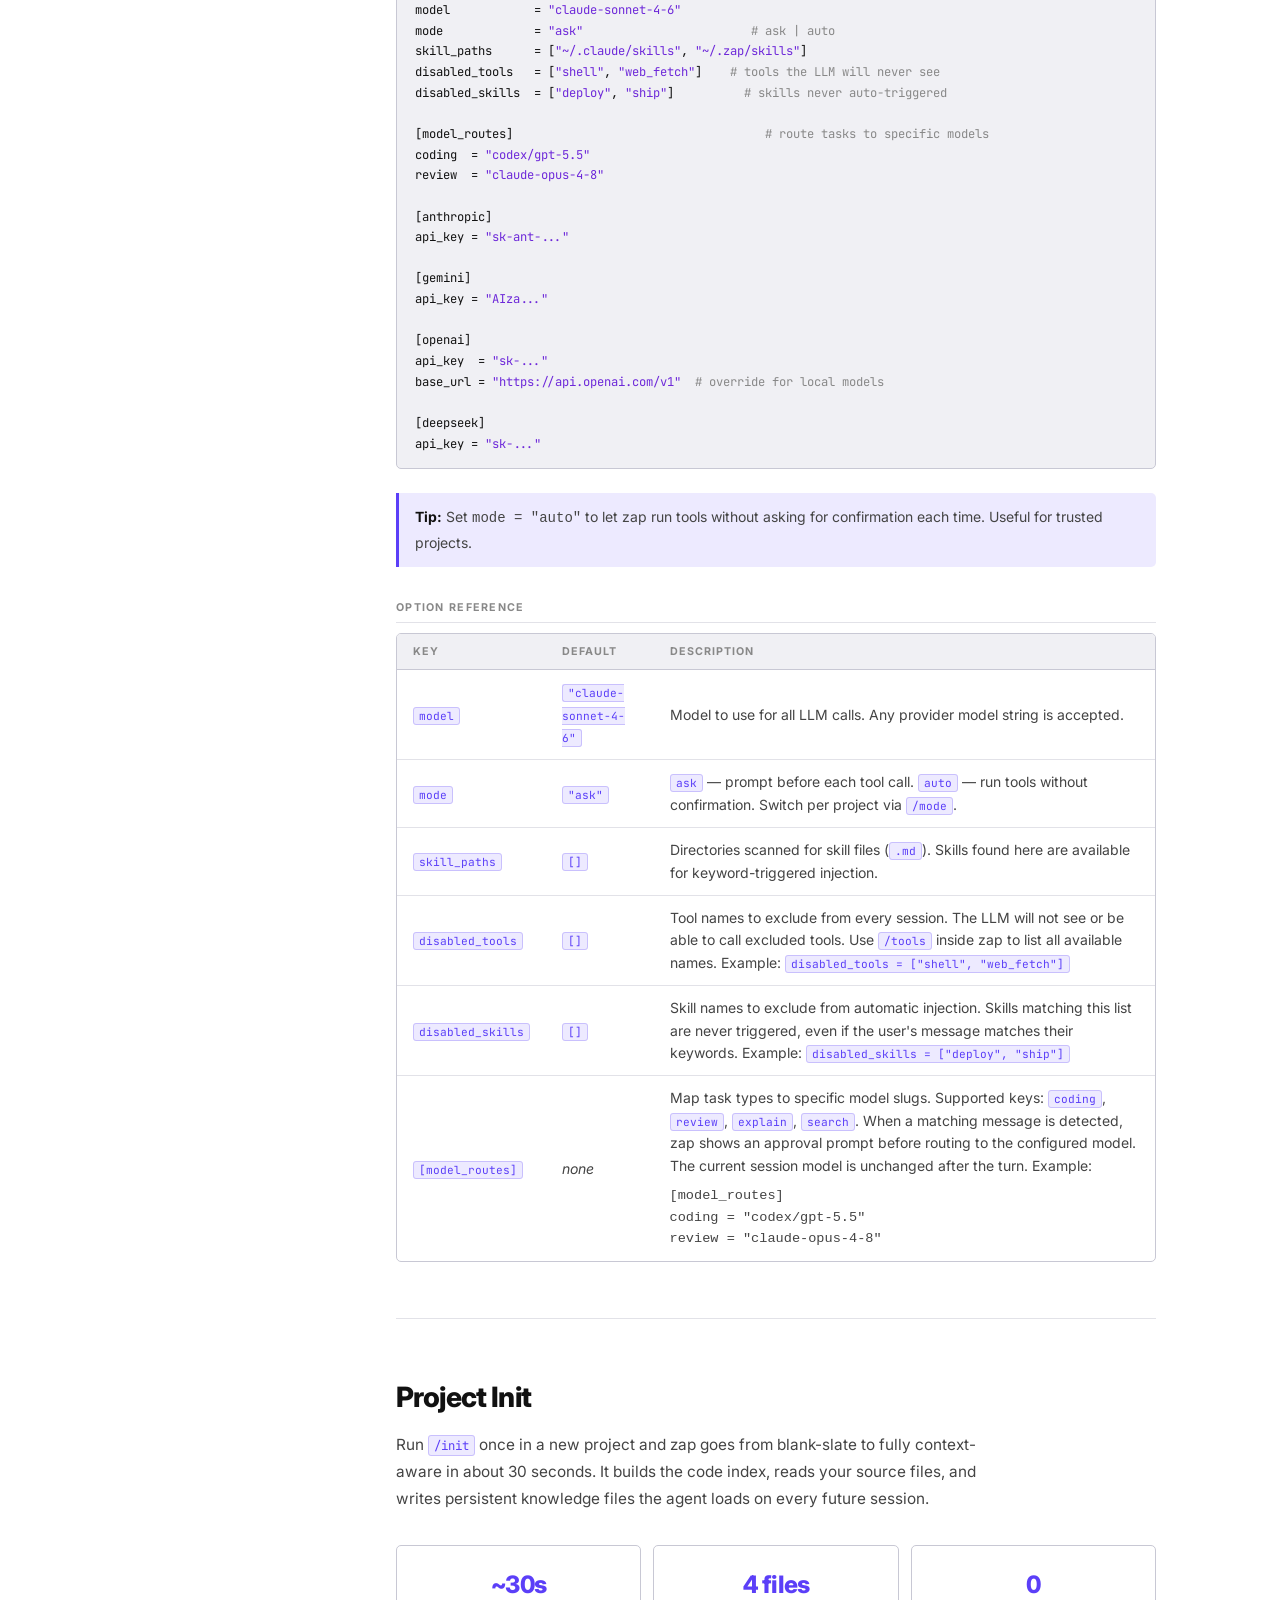
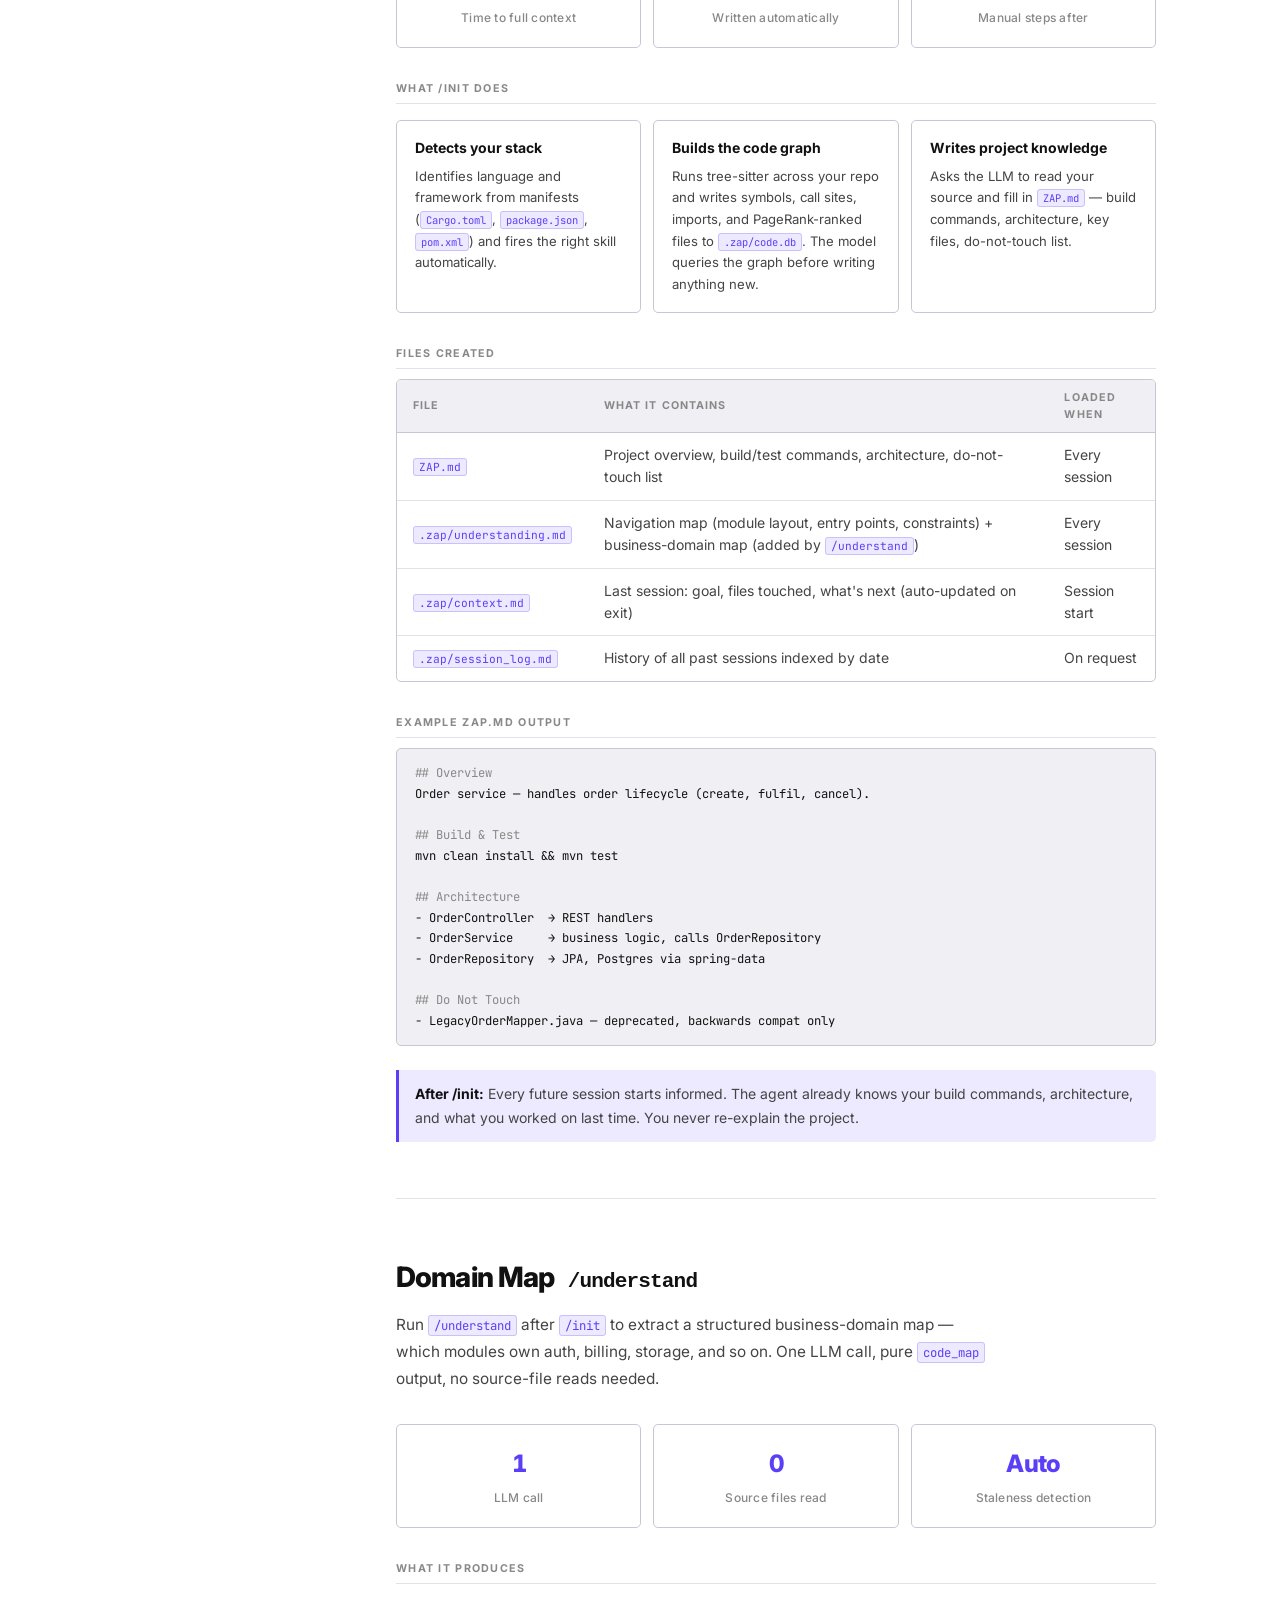
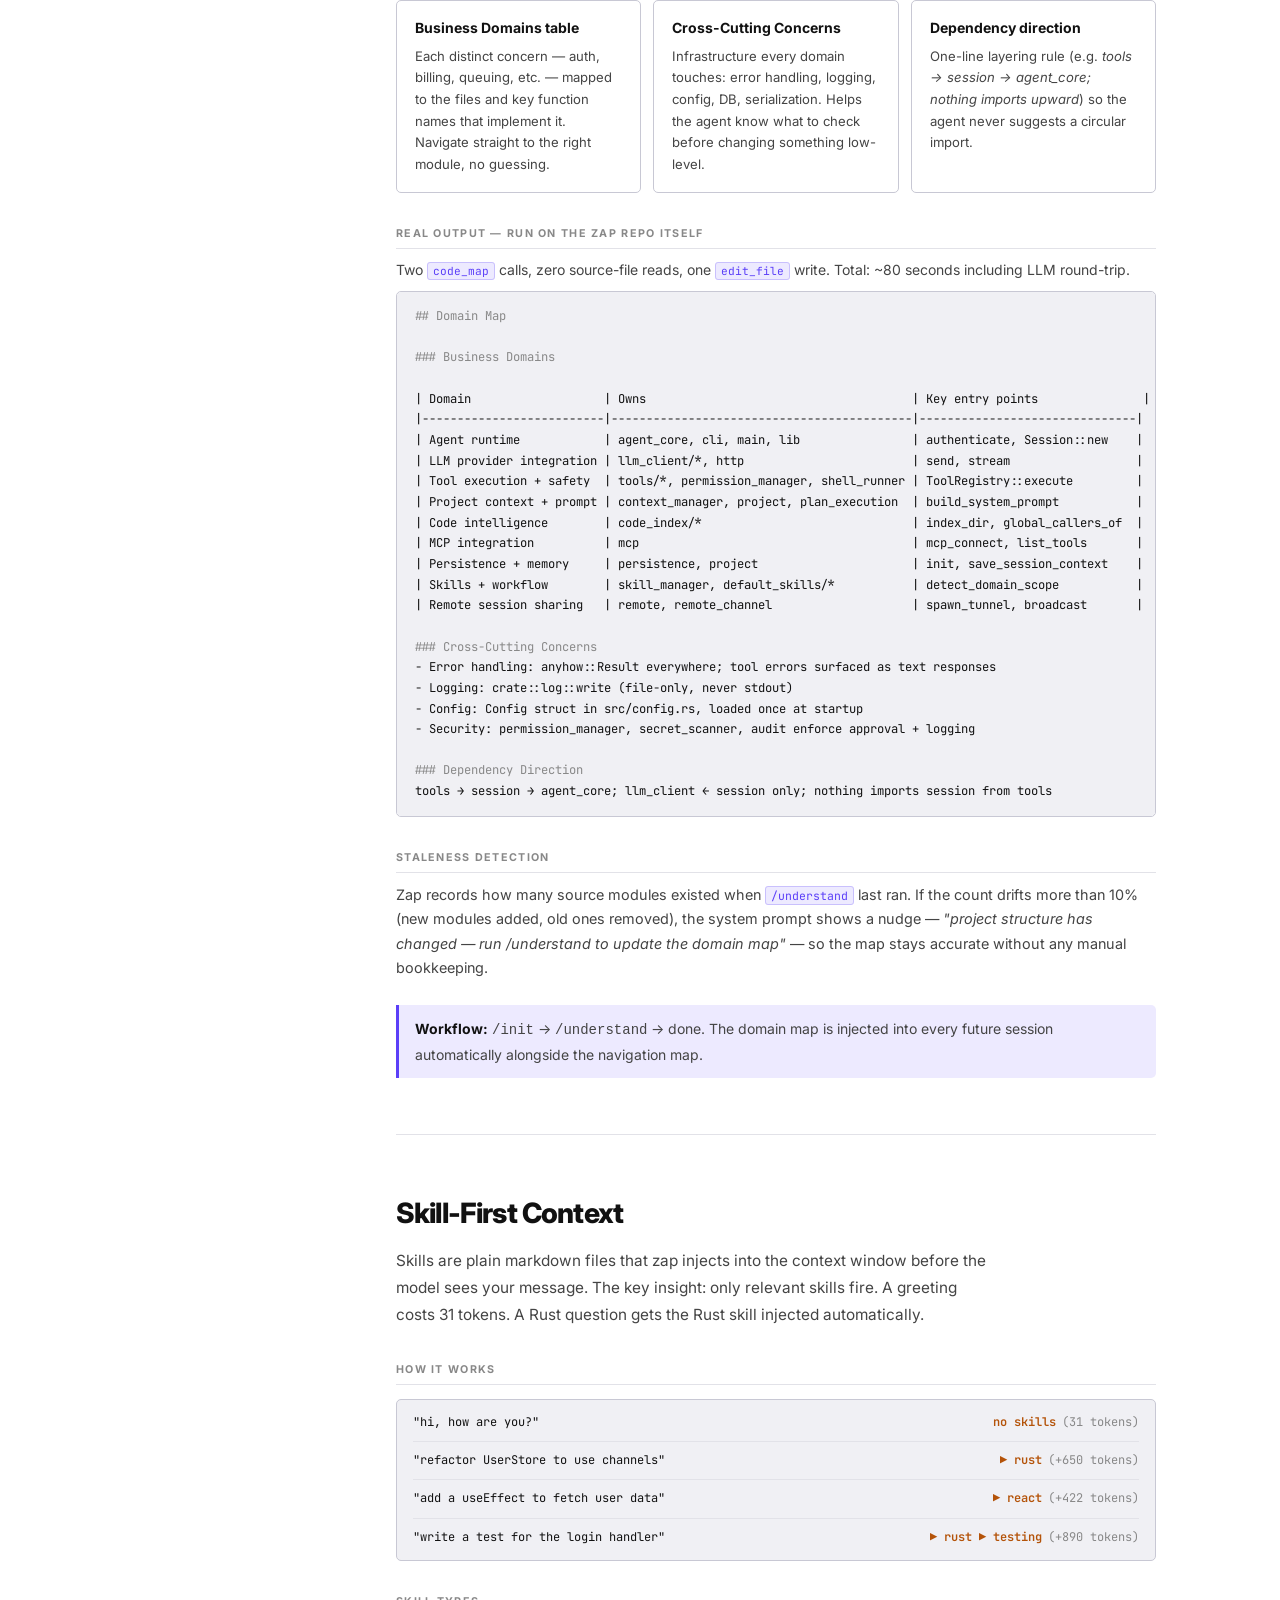
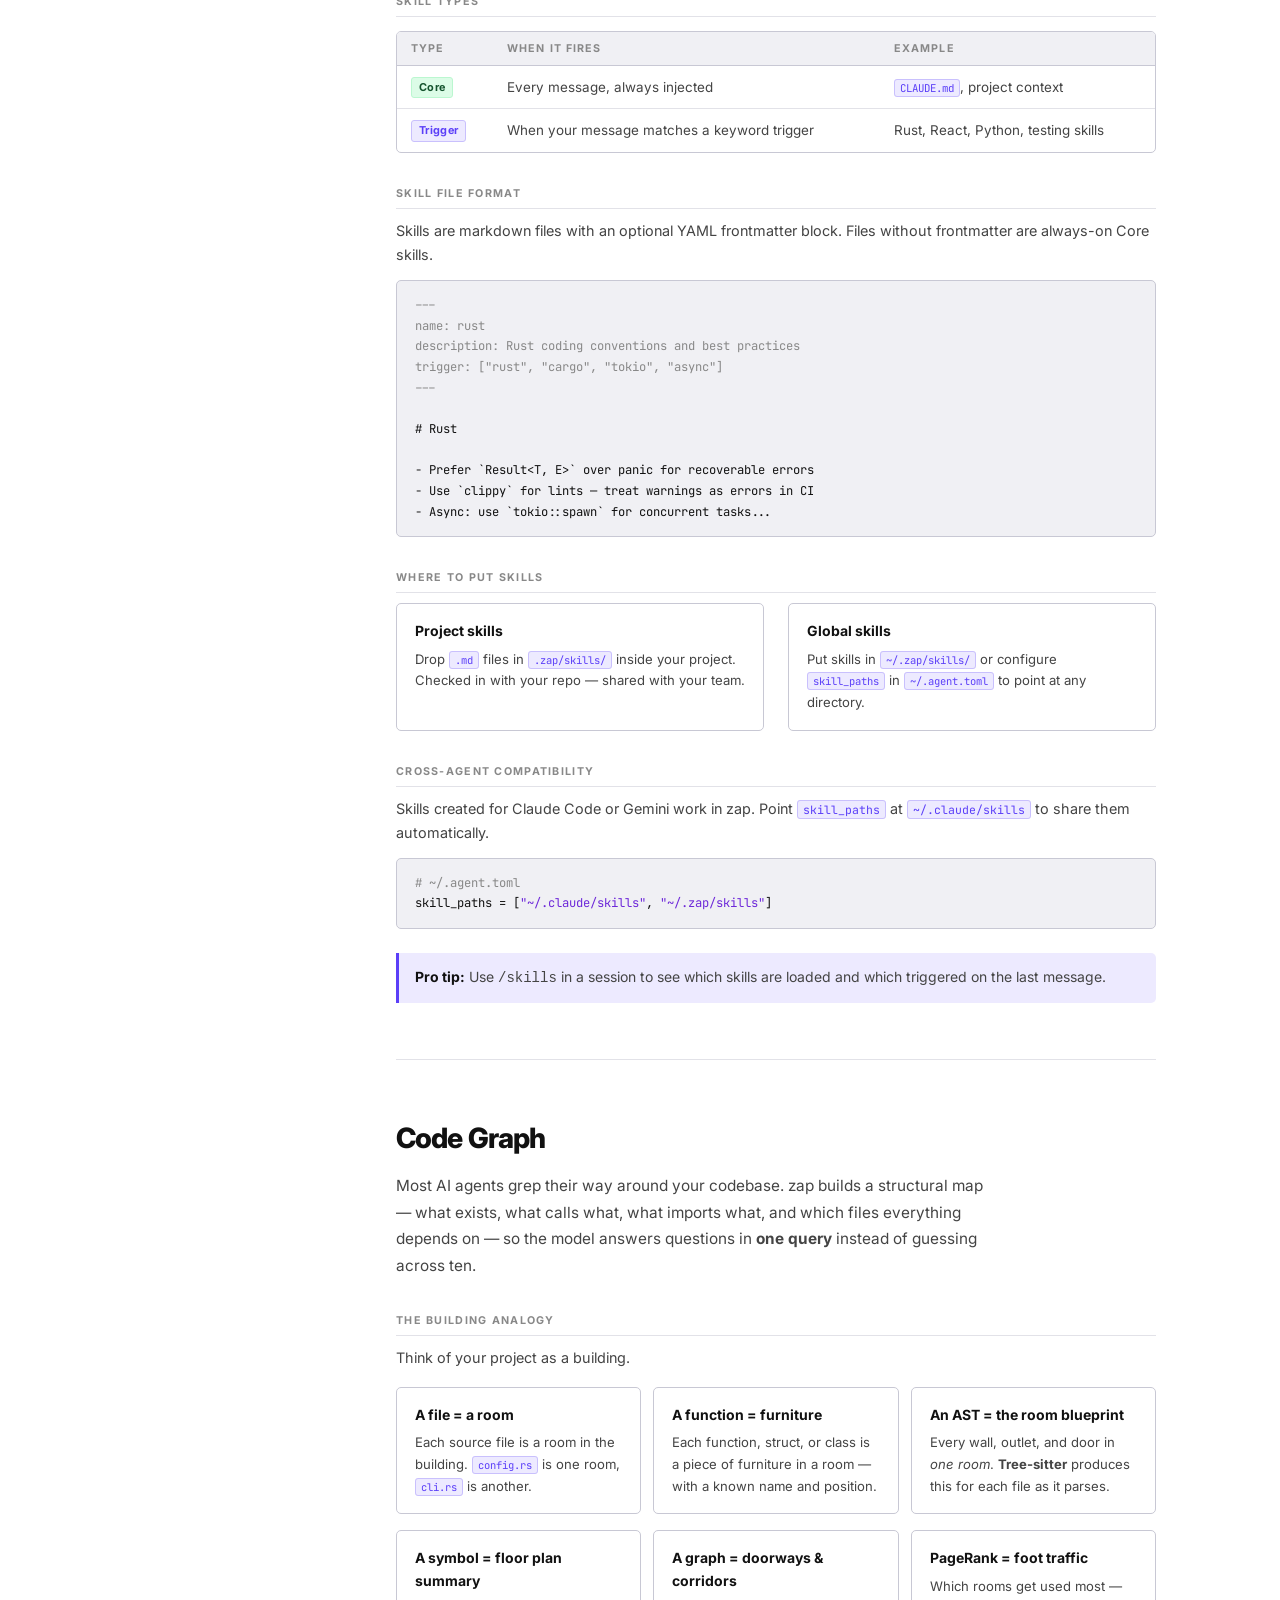
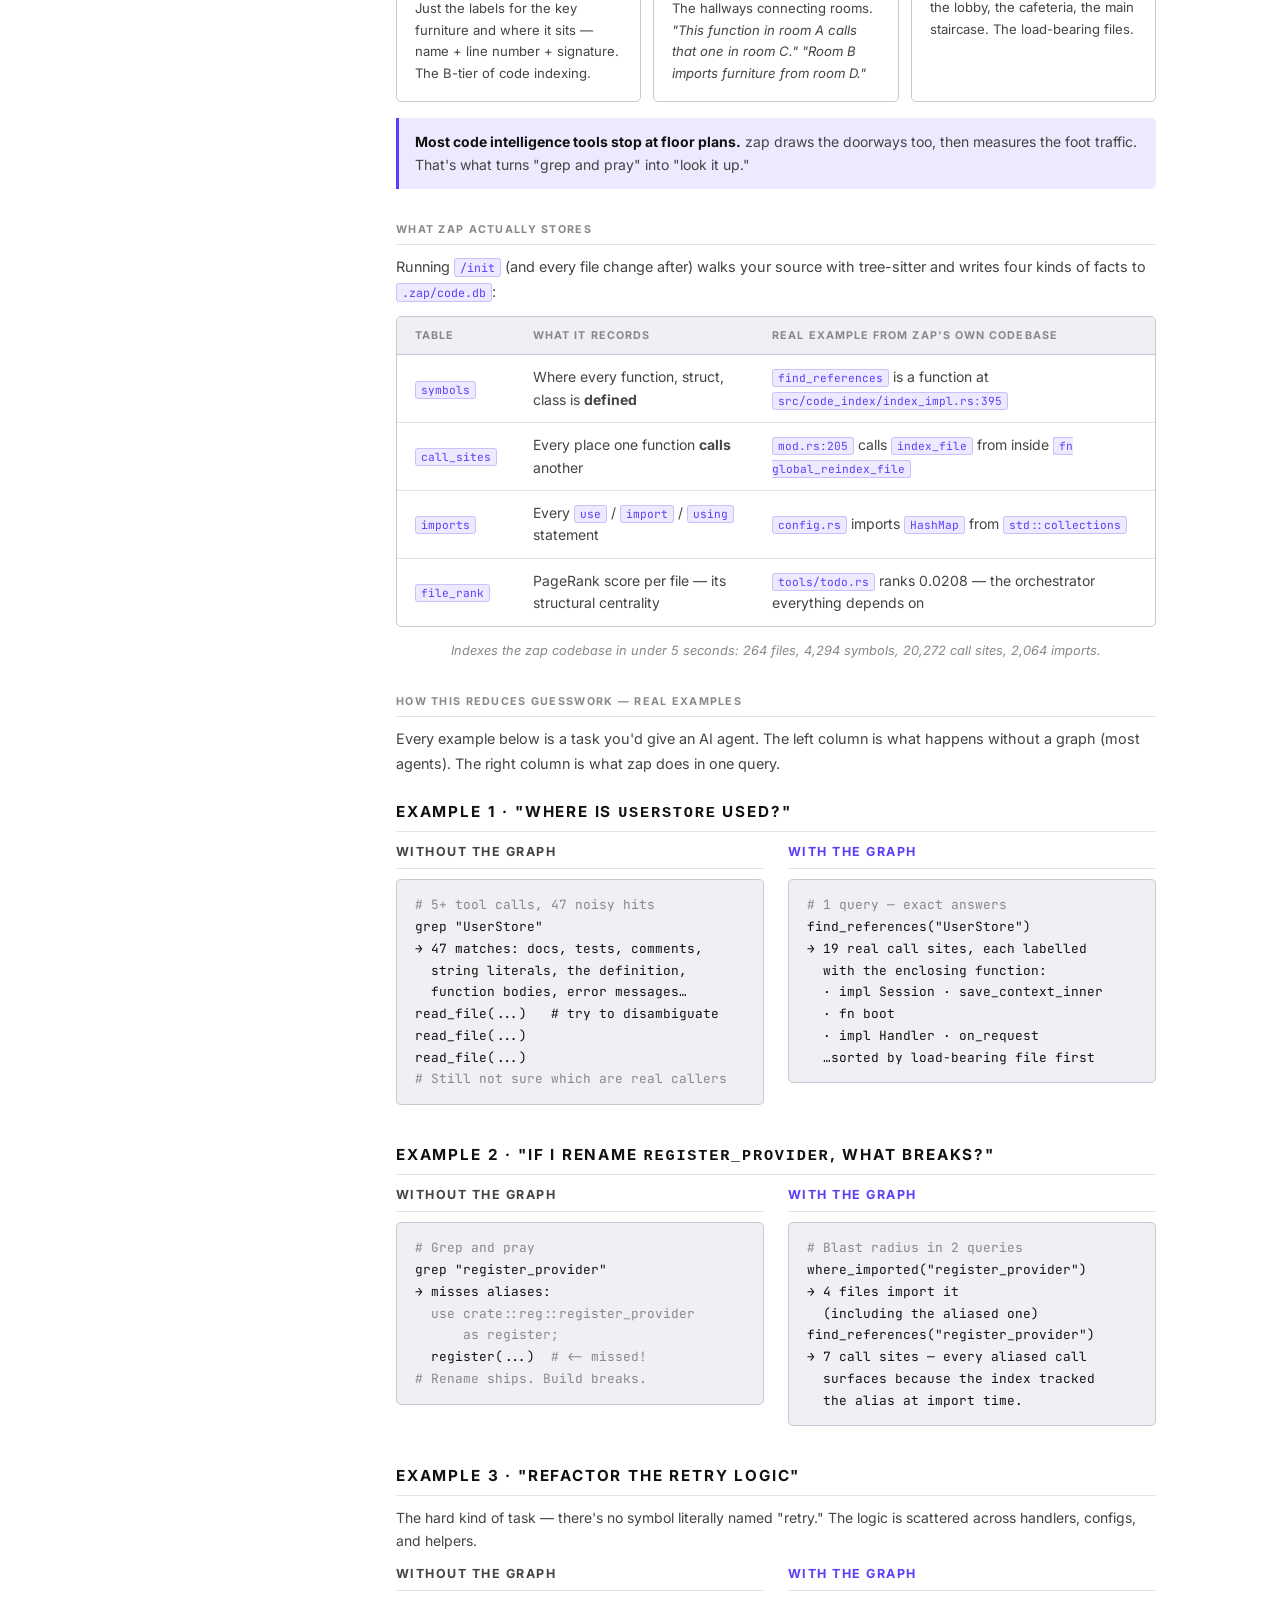
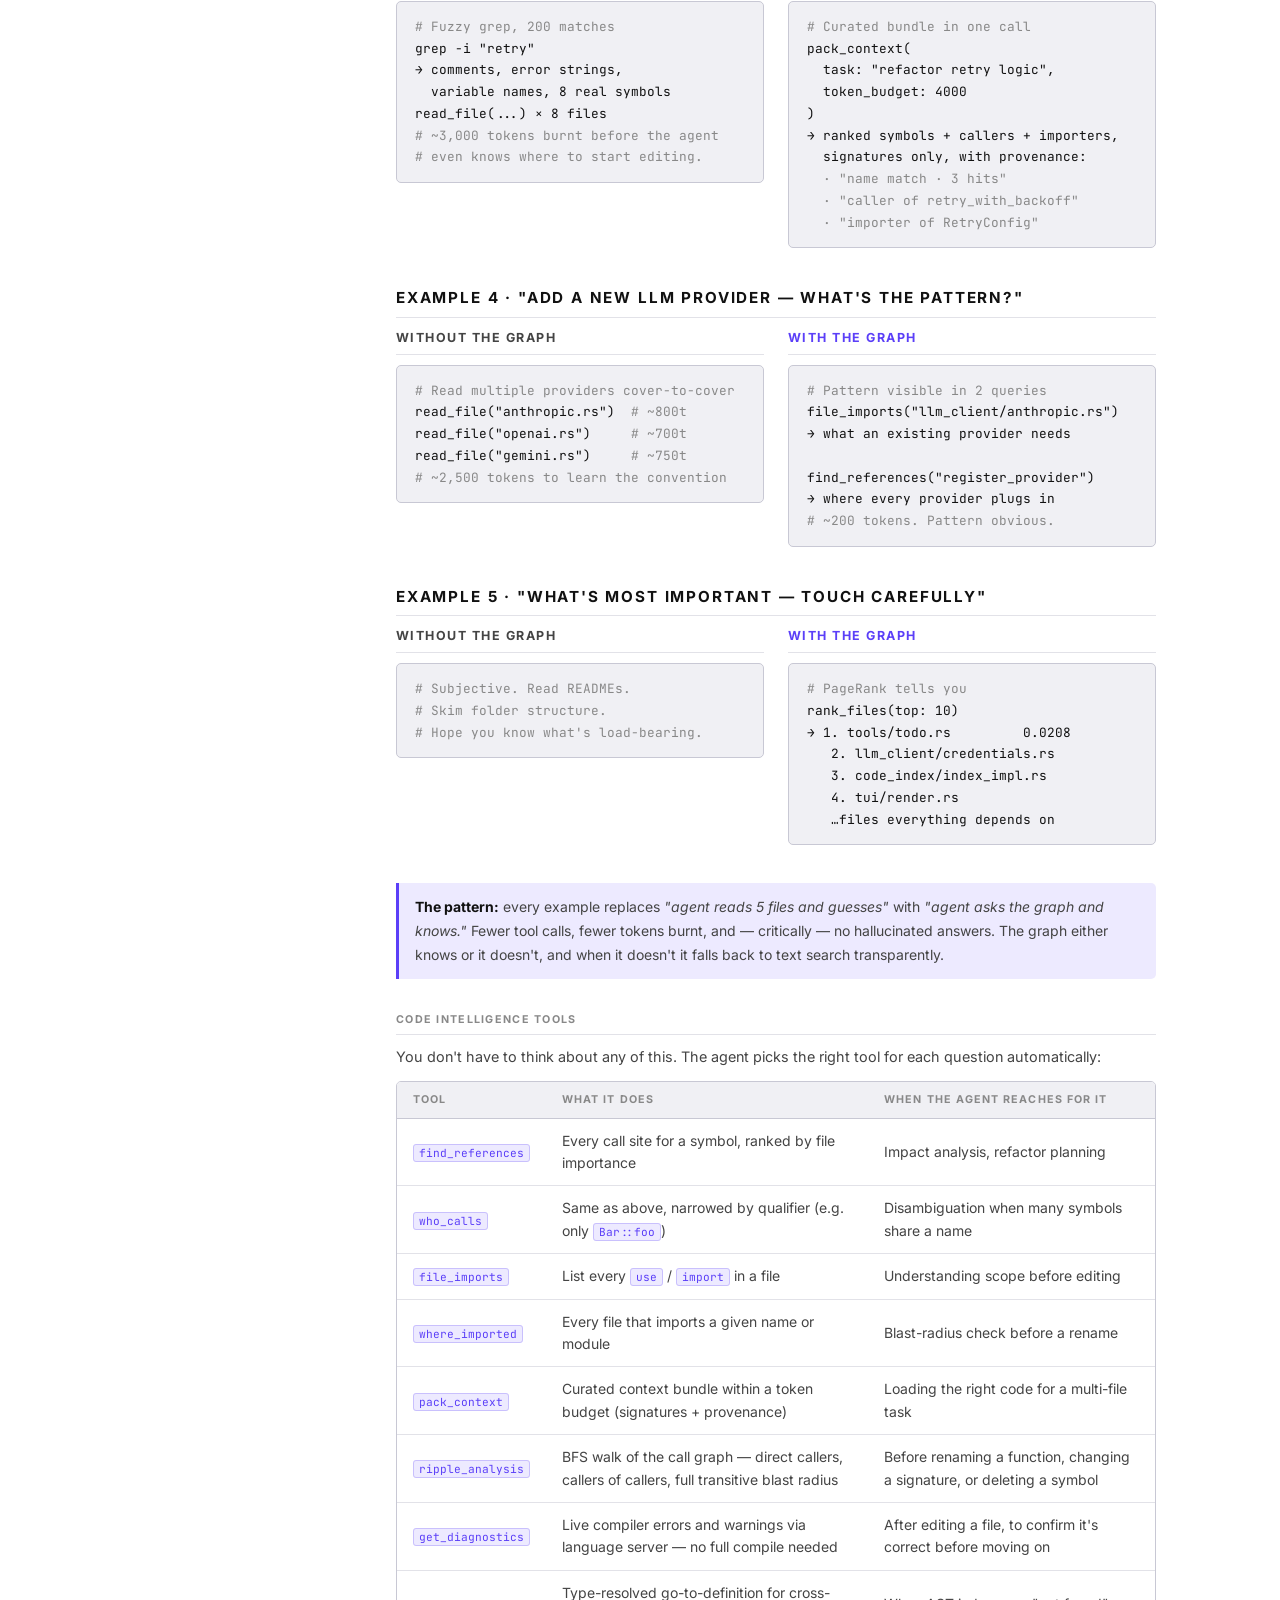
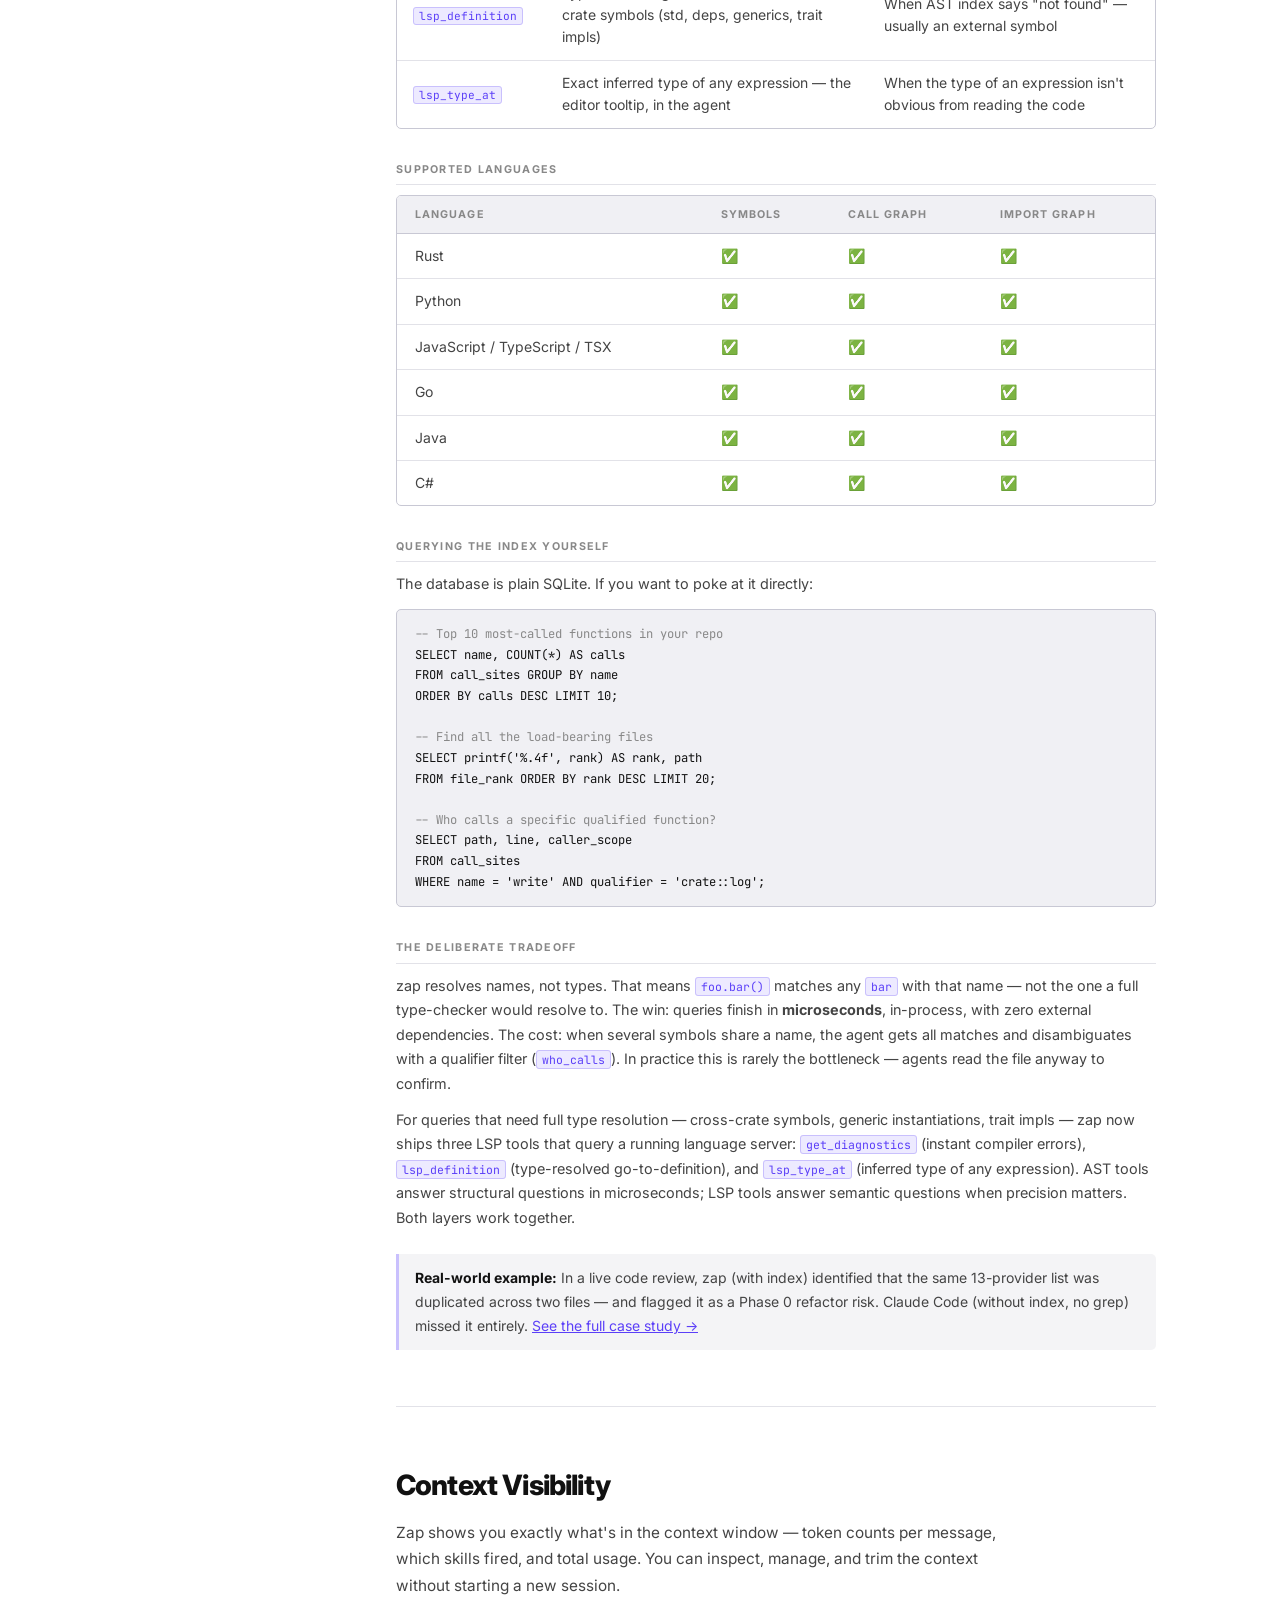
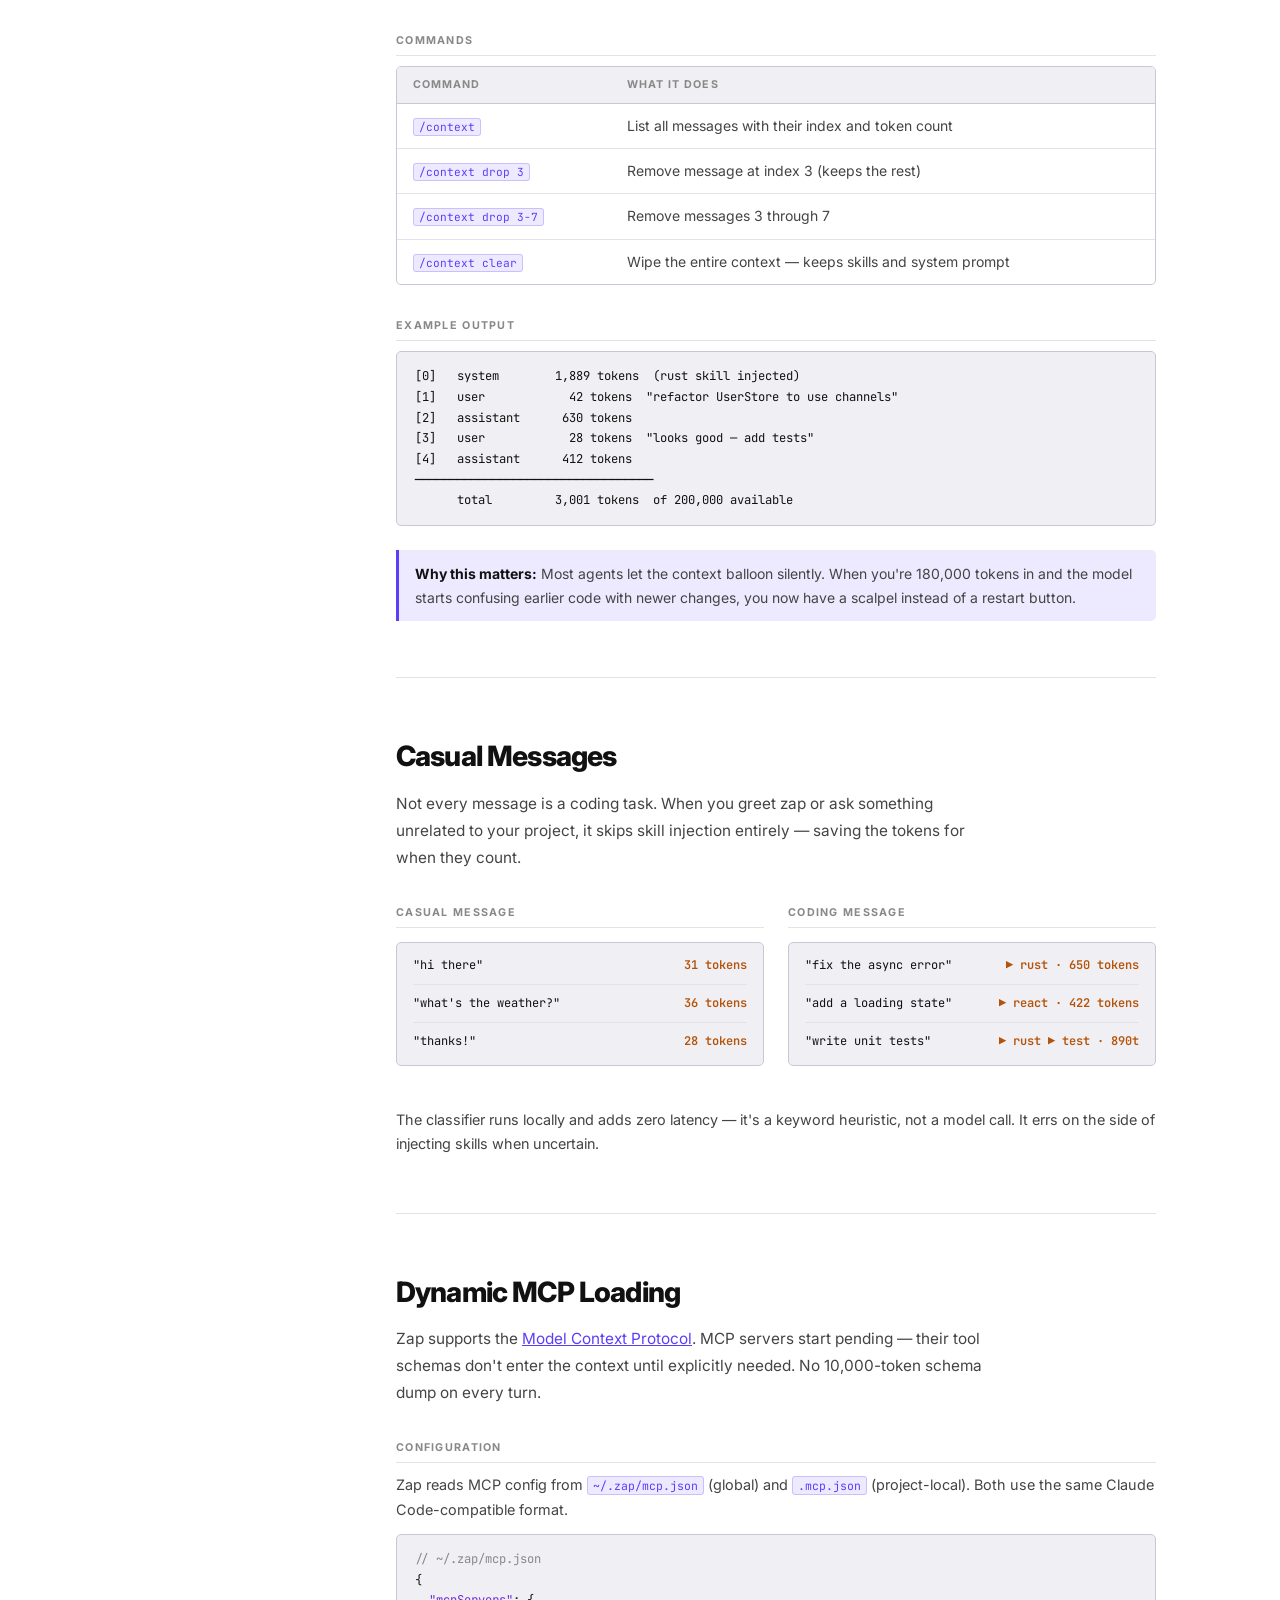
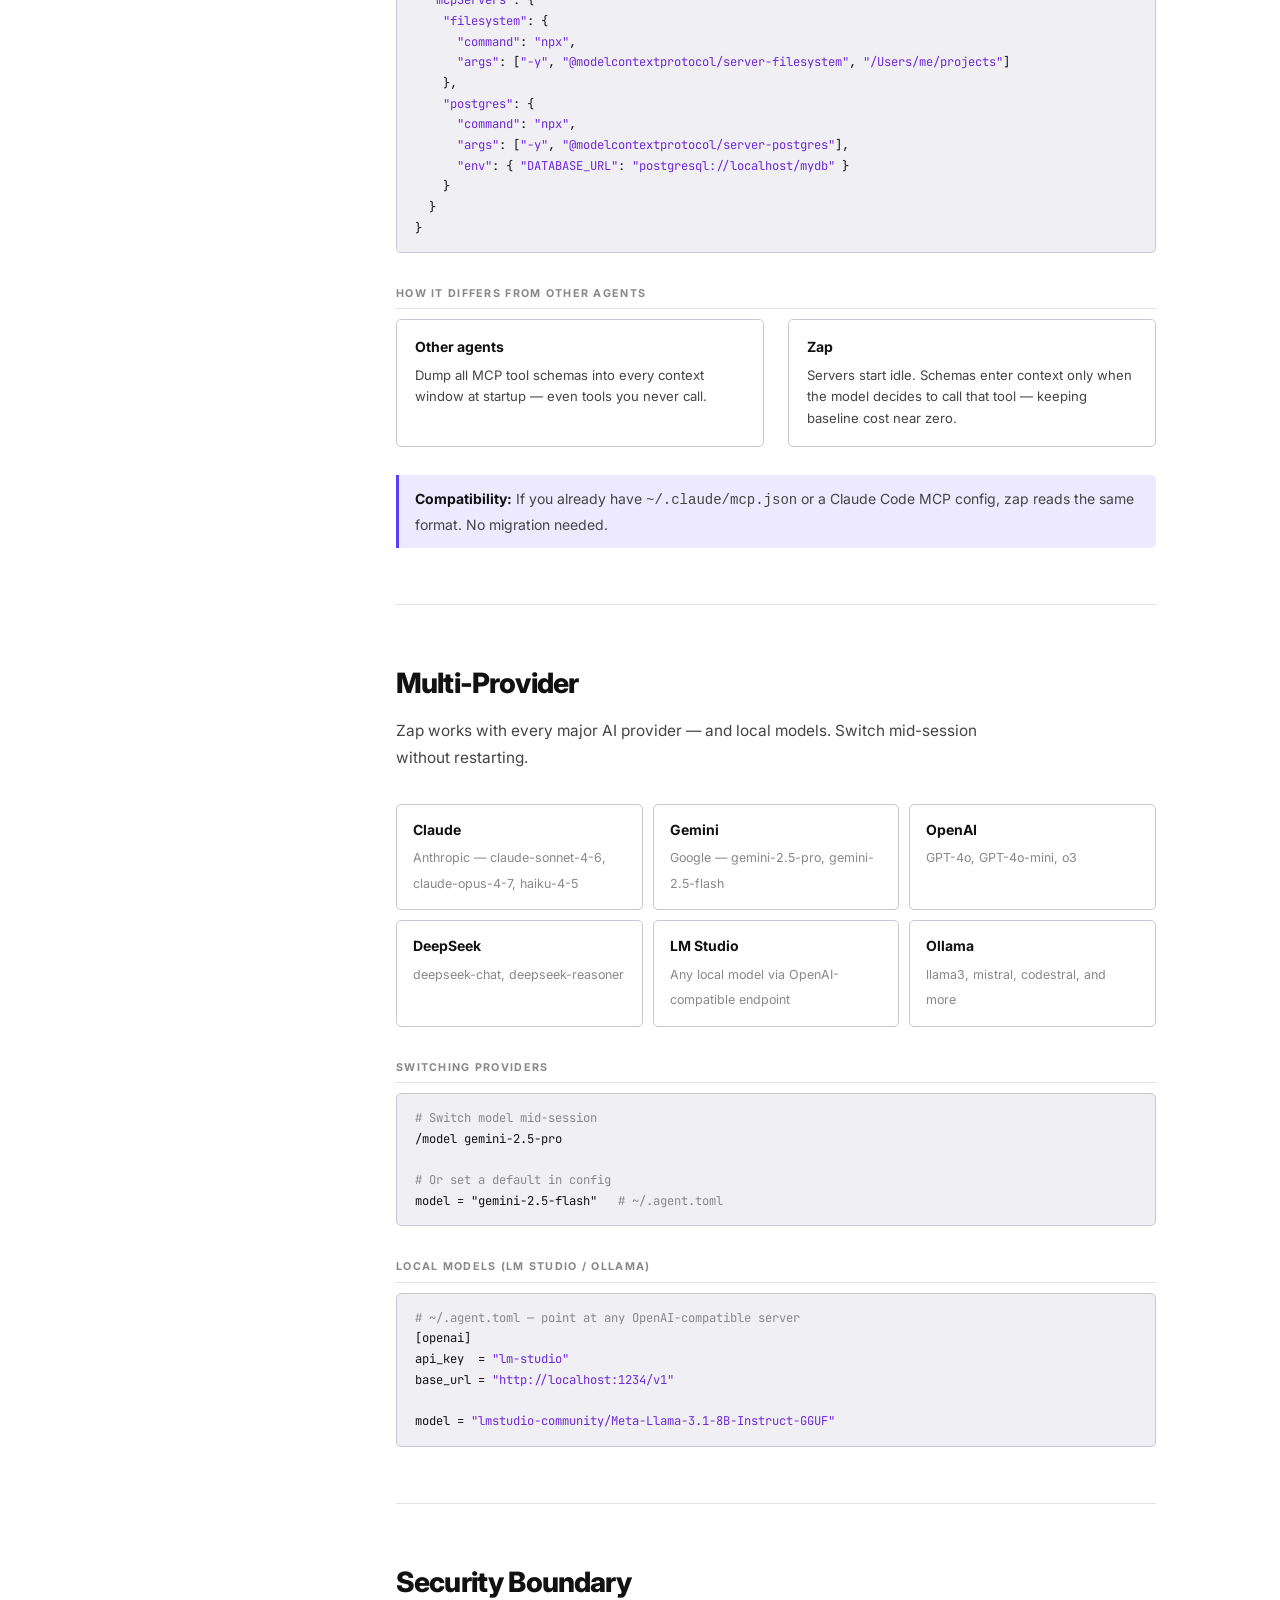
==== commit 920f66f4: "feat(session/tui): per-turn model routing with TUI approval prompt (v0.15.90) Routes user turns to c" ====
--- a/website/docs.html
+++ b/website/docs.html
@@ -236,6 +236,10 @@
 disabled_tools   = [<span class="c-str">"shell"</span>, <span class="c-str">"web_fetch"</span>]    <span class="c-dim"># tools the LLM will never see</span>
 disabled_skills  = [<span class="c-str">"deploy"</span>, <span class="c-str">"ship"</span>]          <span class="c-dim"># skills never auto-triggered</span>
 
+[model_routes]                                    <span class="c-dim"># route tasks to specific models</span>
+coding  = <span class="c-str">"codex/gpt-5.5"</span>
+review  = <span class="c-str">"claude-opus-4-8"</span>
+
 [anthropic]
 api_key = <span class="c-str">"sk-ant-..."</span>
 
@@ -295,6 +299,19 @@
                   Skill names to exclude from automatic injection. Skills matching this list are never triggered,
                   even if the user's message matches their keywords.
                   Example: <code>disabled_skills = ["deploy", "ship"]</code>
+                </td>
+              </tr>
+              <tr>
+                <td><code>[model_routes]</code></td>
+                <td><em>none</em></td>
+                <td>
+                  Map task types to specific model slugs. Supported keys: <code>coding</code>, <code>review</code>,
+                  <code>explain</code>, <code>search</code>. When a matching message is detected, zap shows an
+                  approval prompt before routing to the configured model. The current session model is unchanged
+                  after the turn. Example:
+                  <pre style="margin:0.5rem 0 0;font-size:0.85rem">[model_routes]
+coding = "codex/gpt-5.5"
+review = "claude-opus-4-8"</pre>
                 </td>
               </tr>
             </tbody>
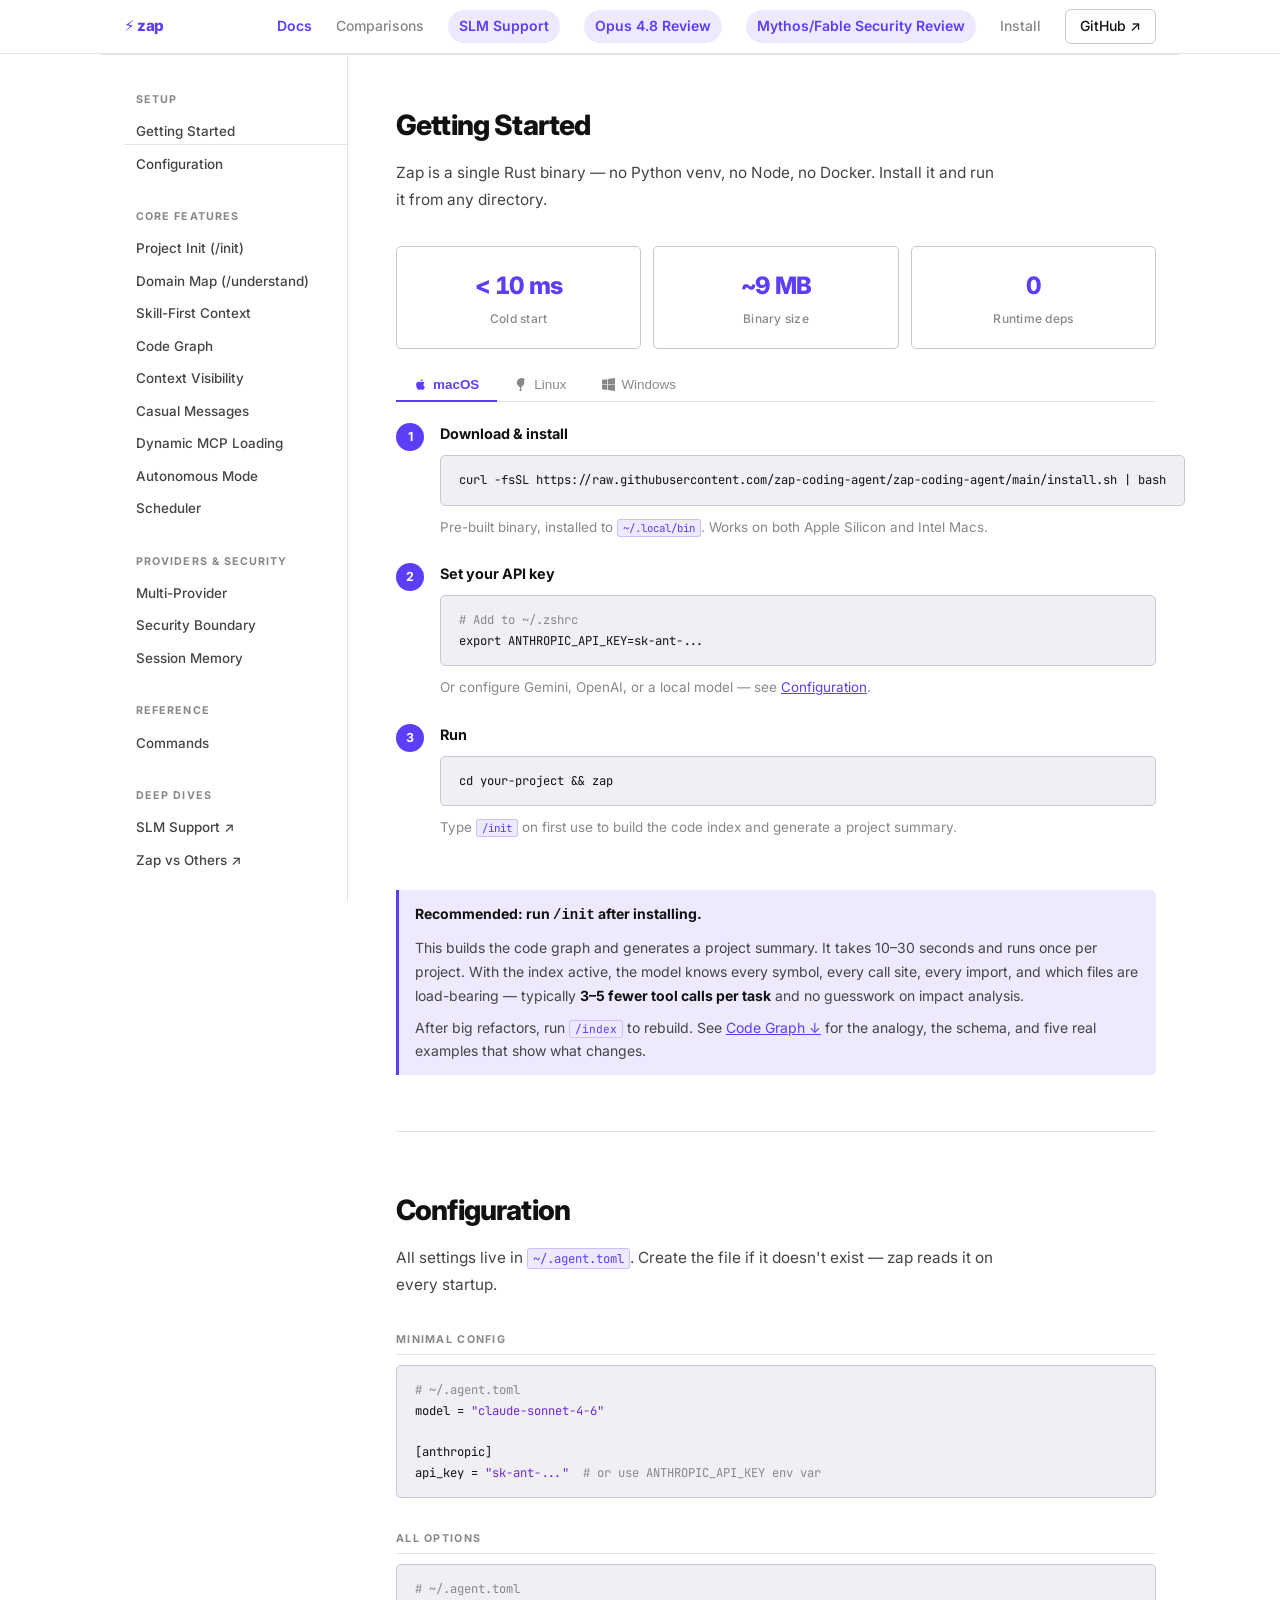
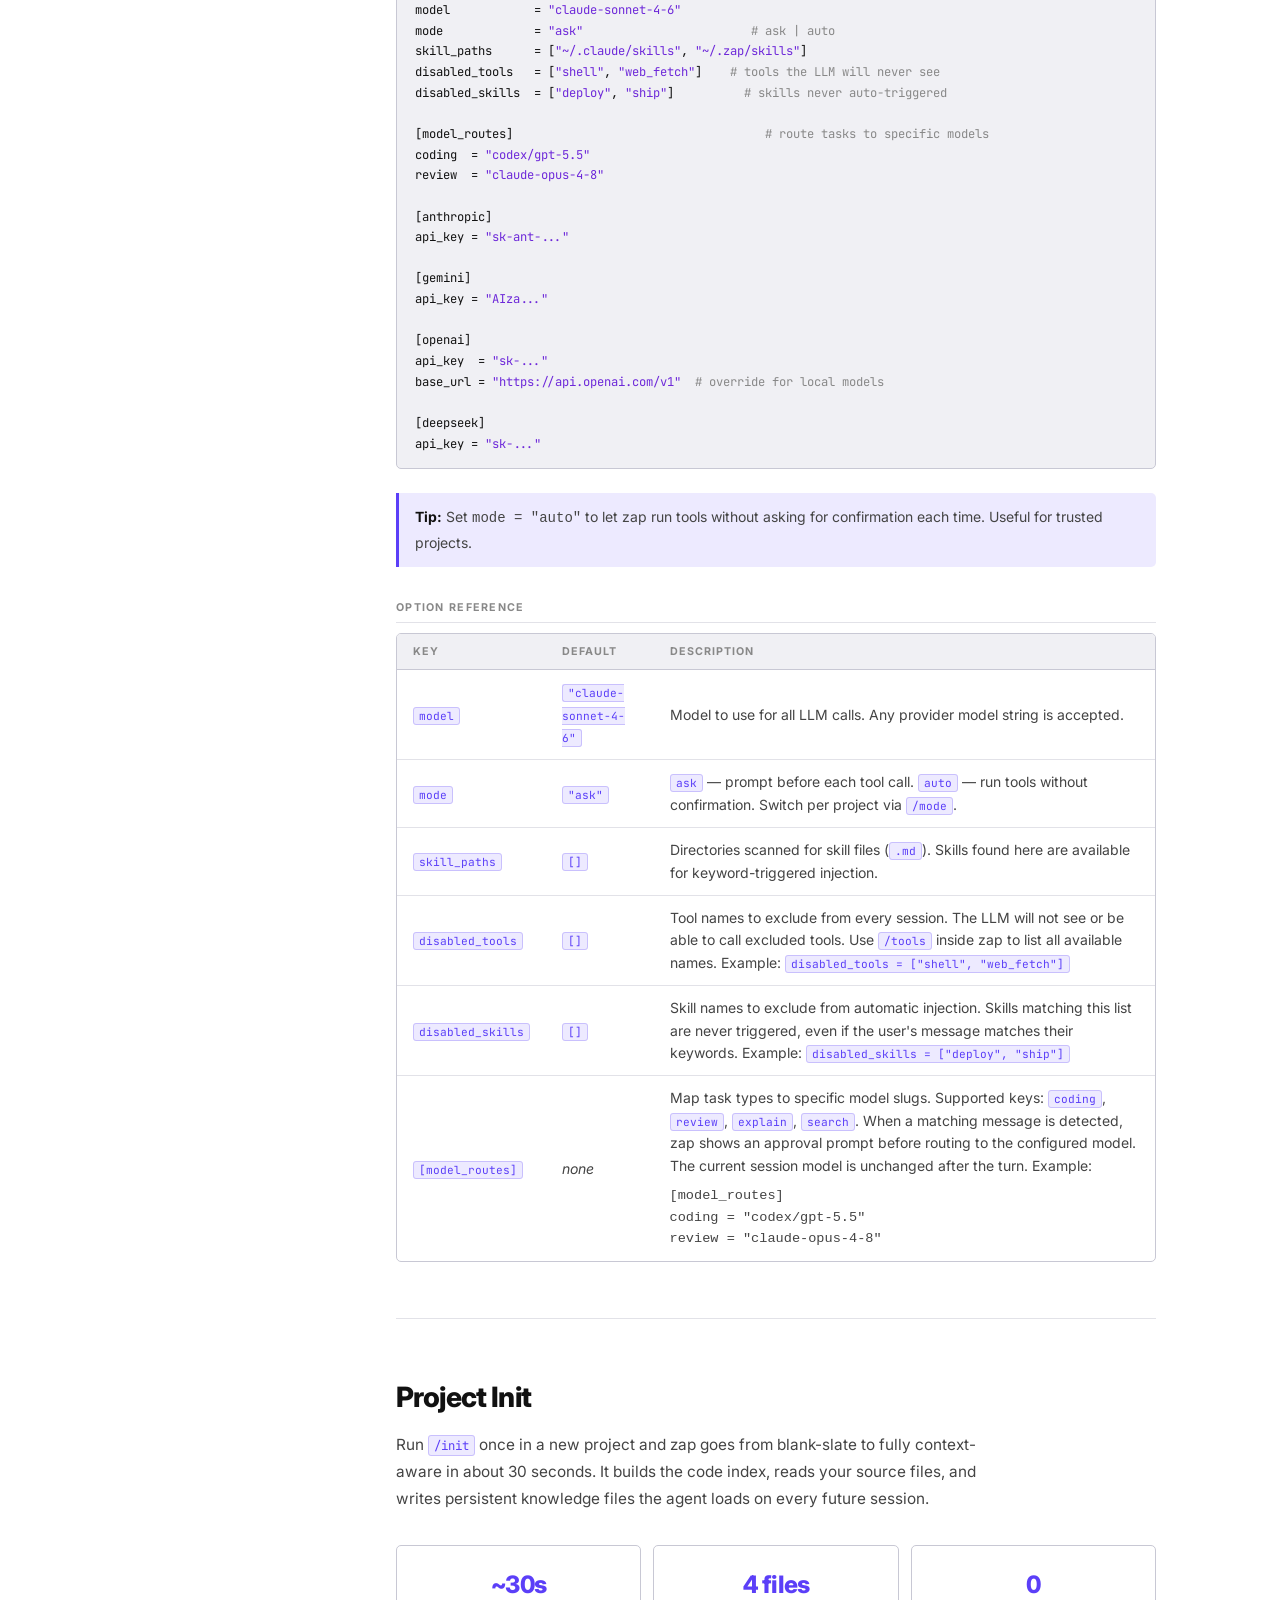
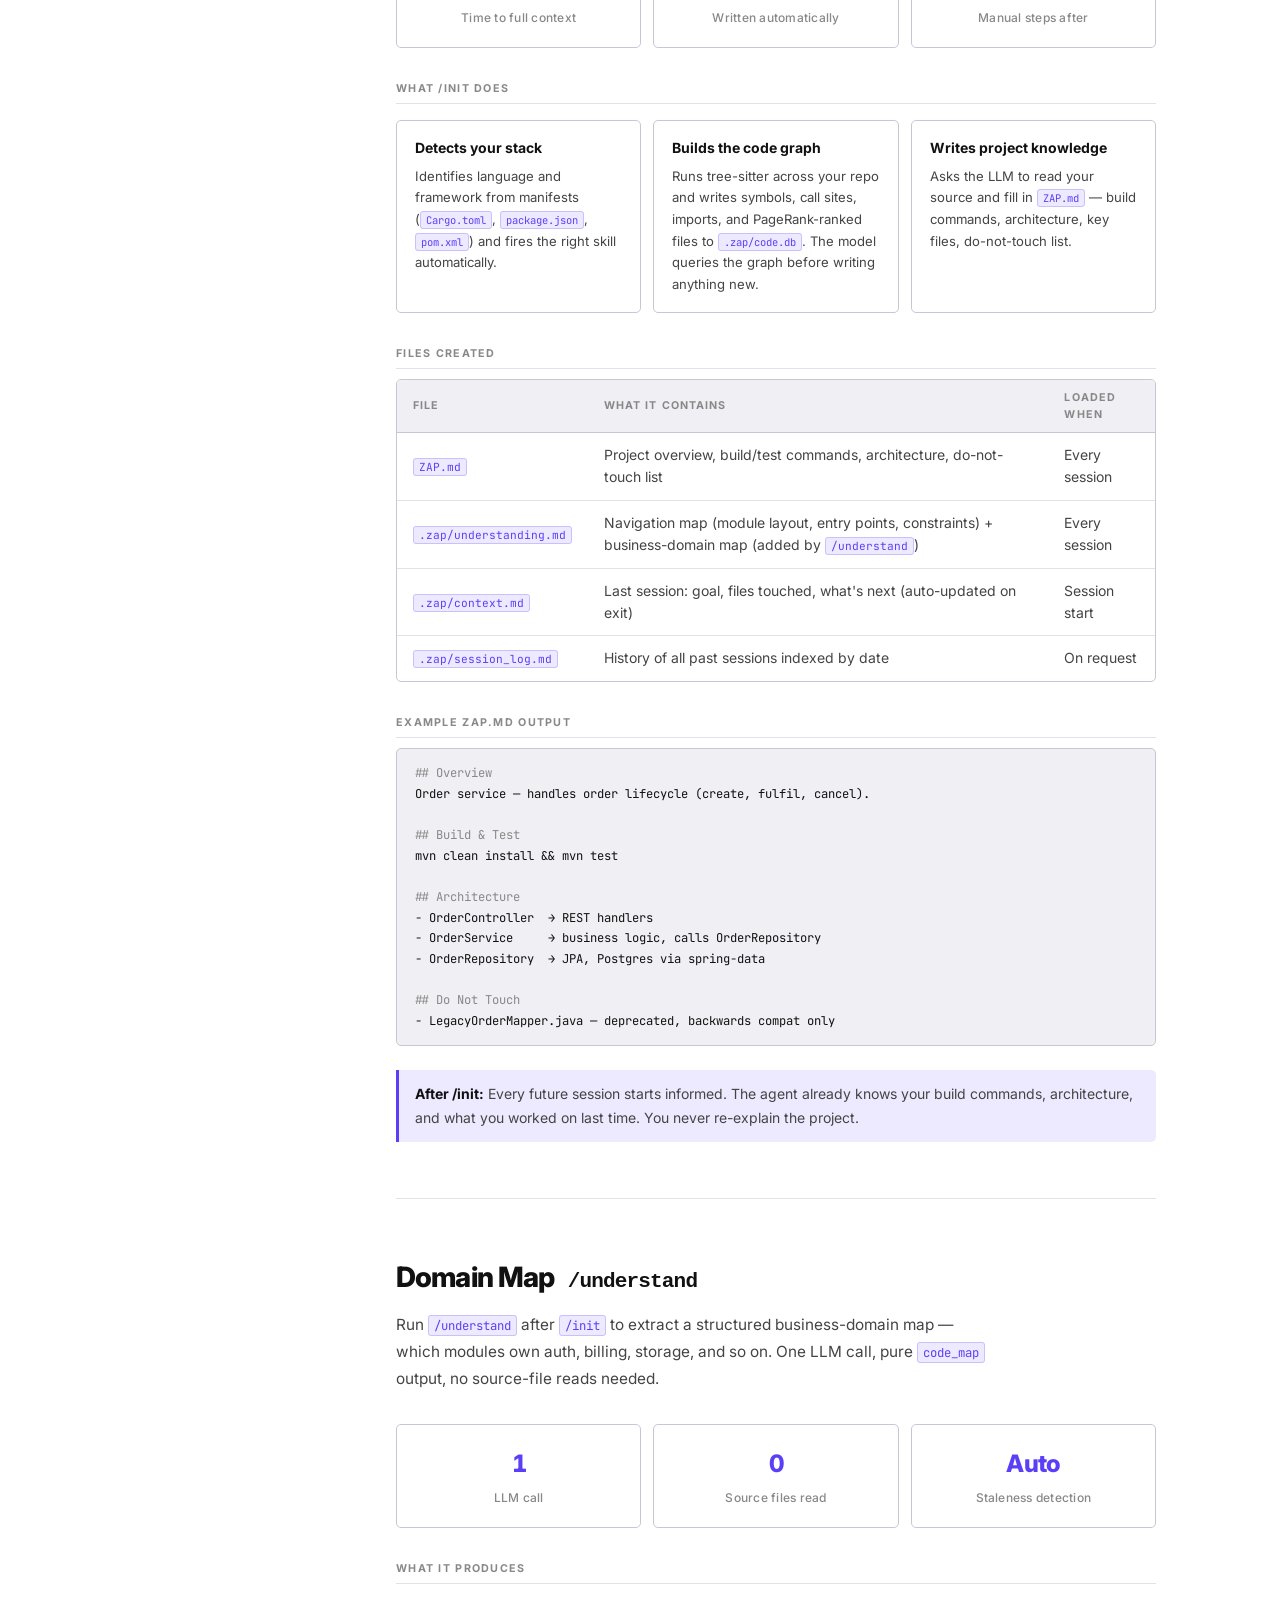
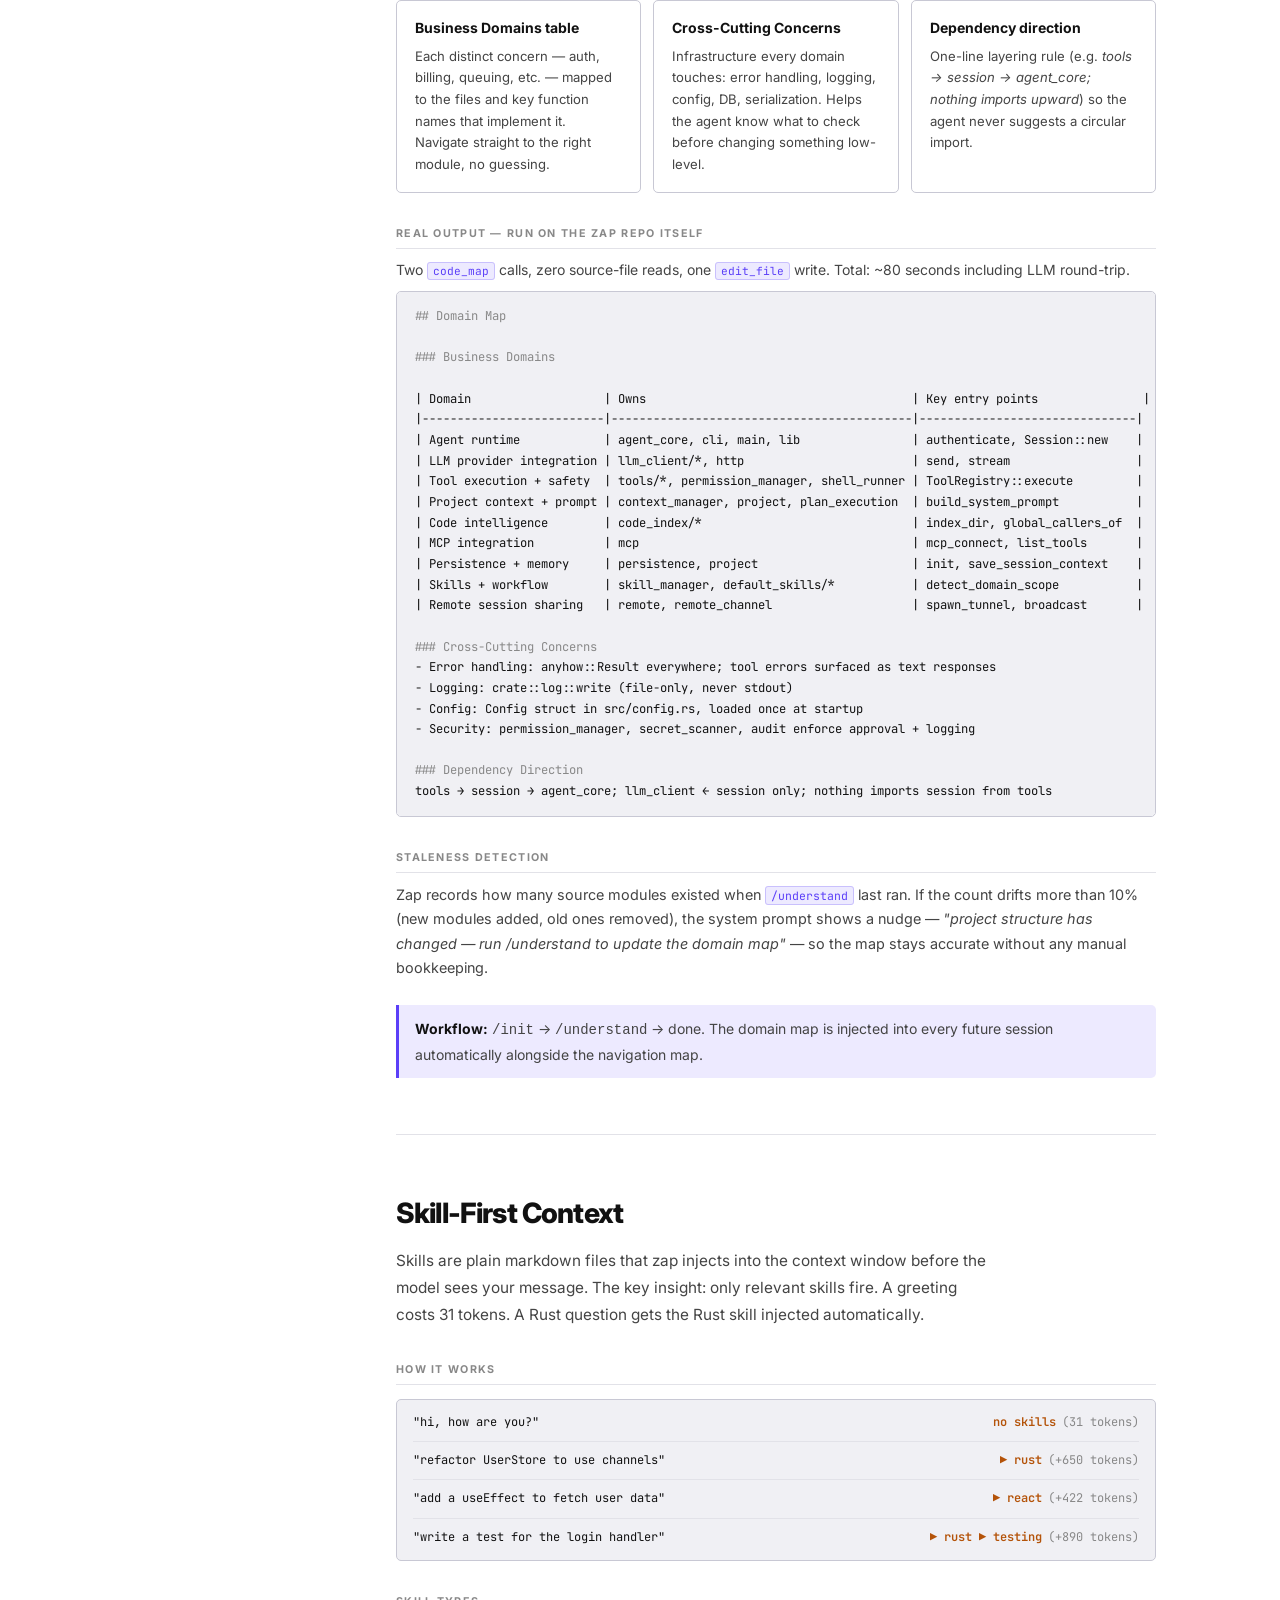
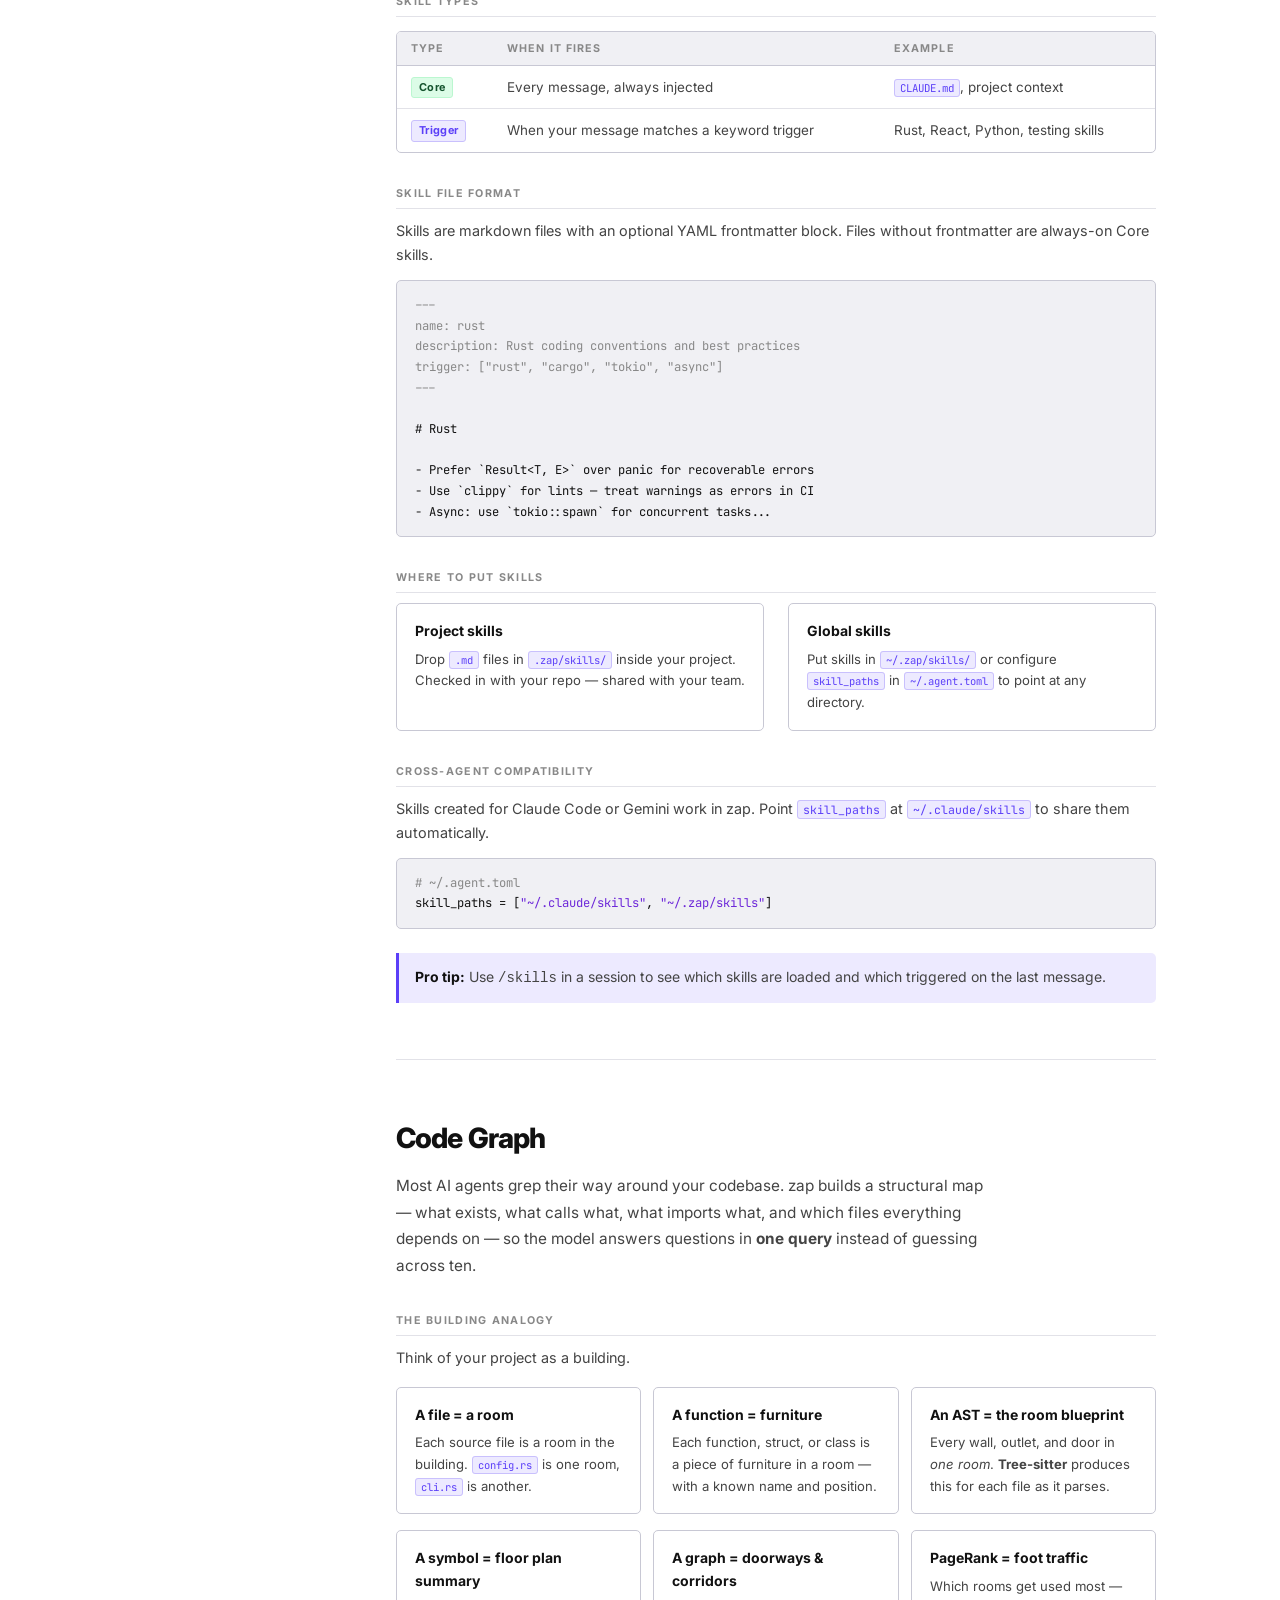
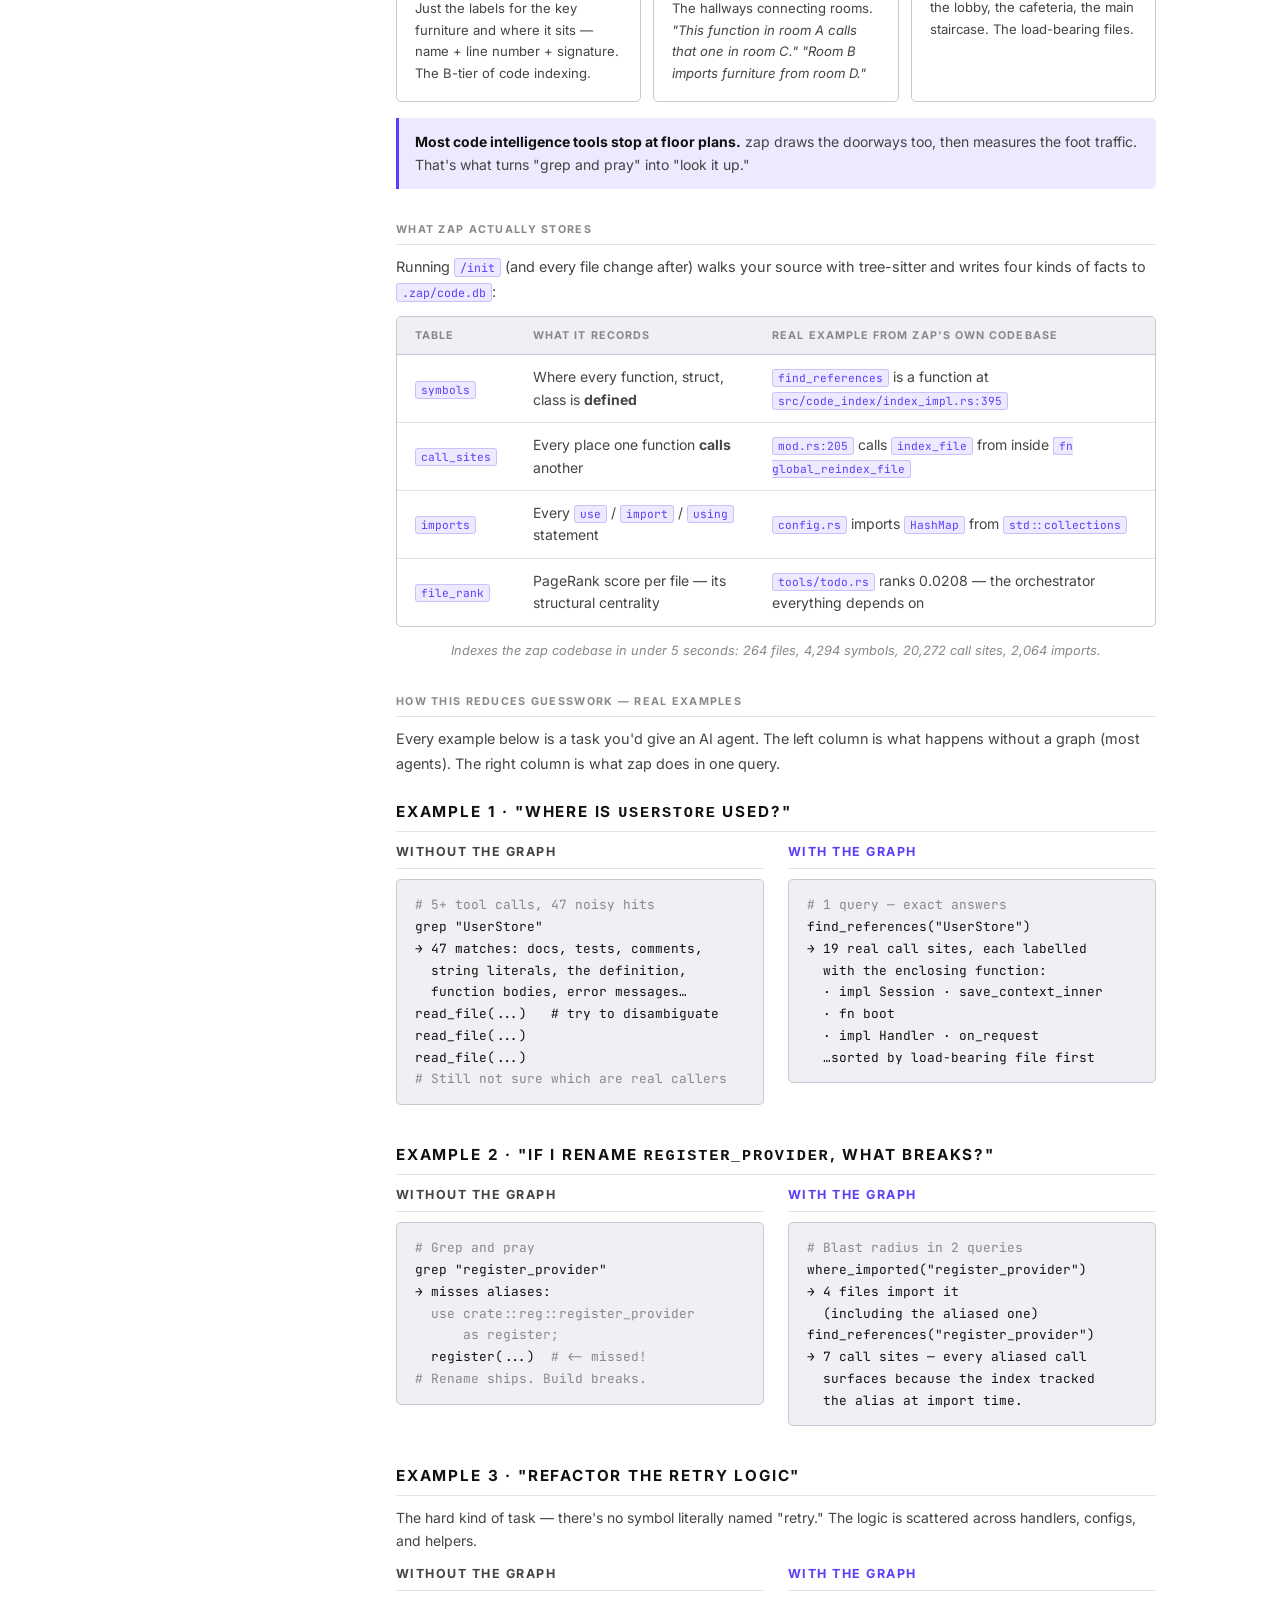
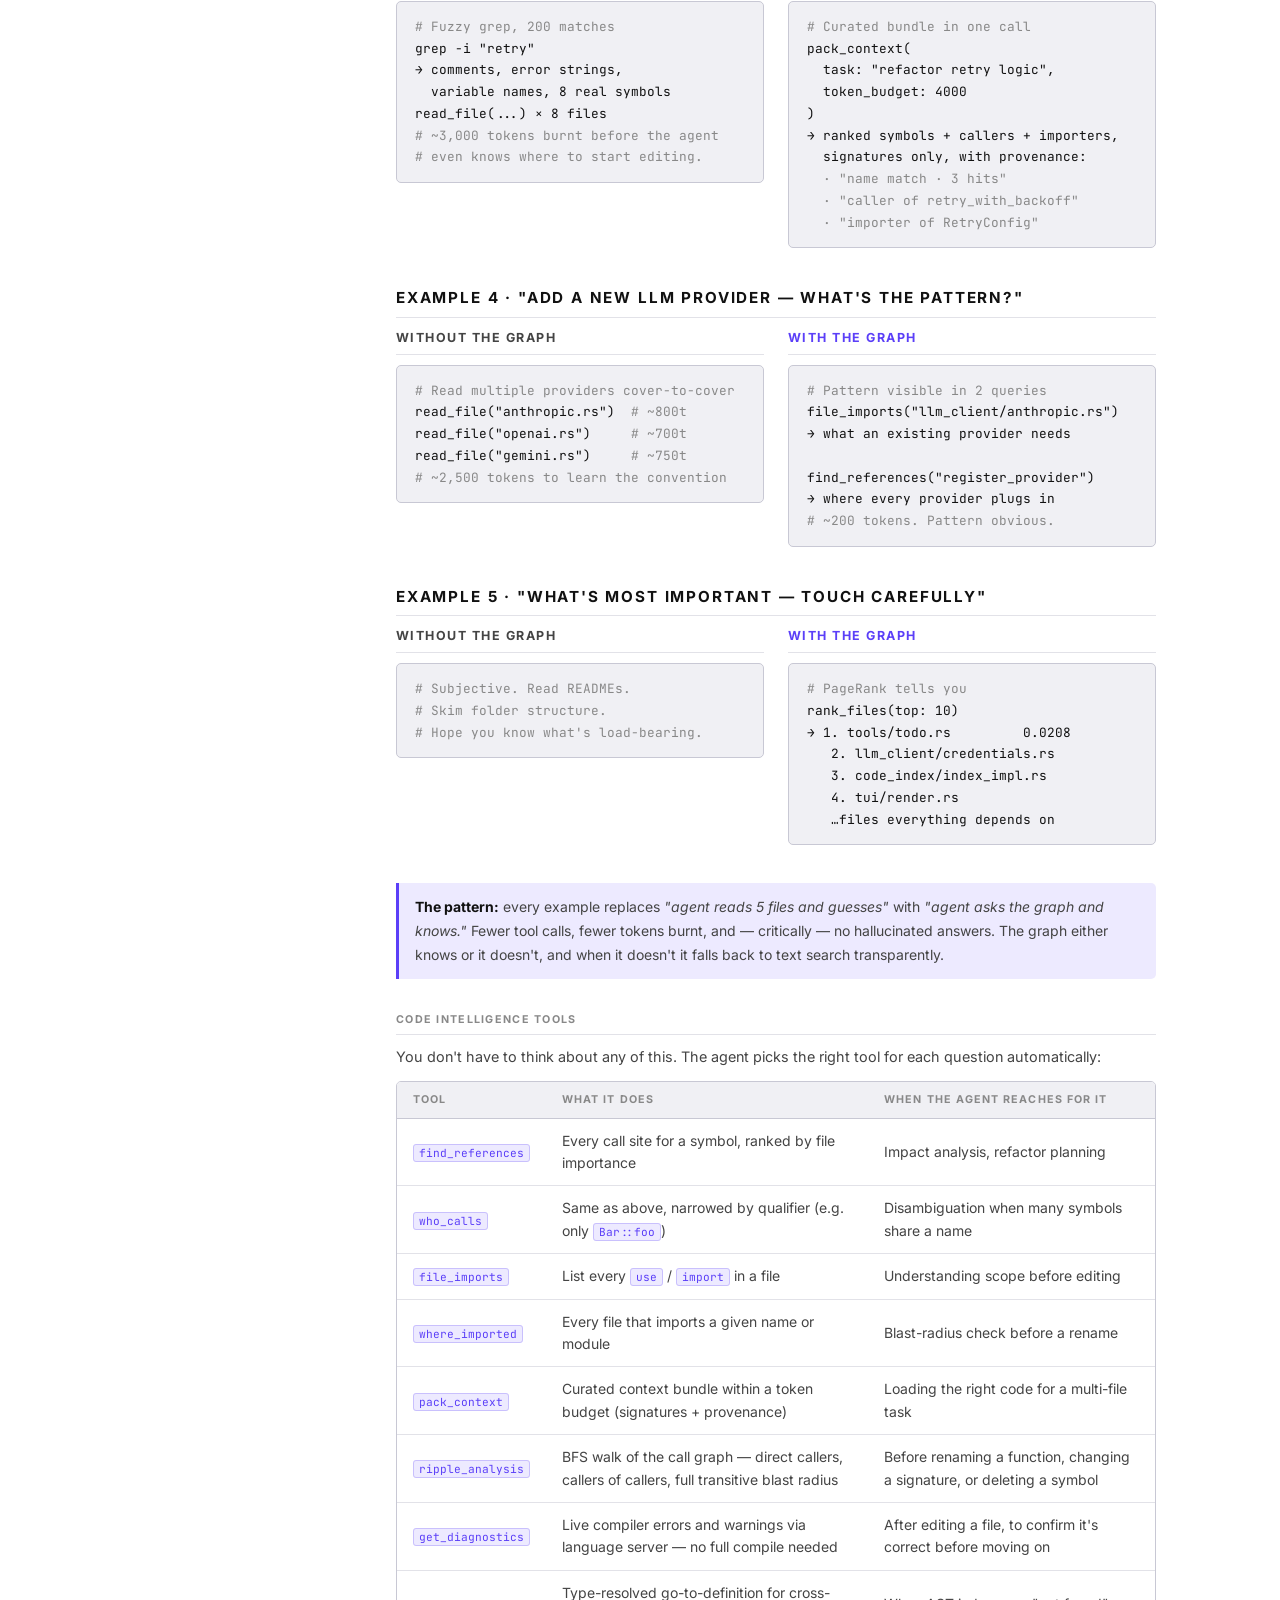
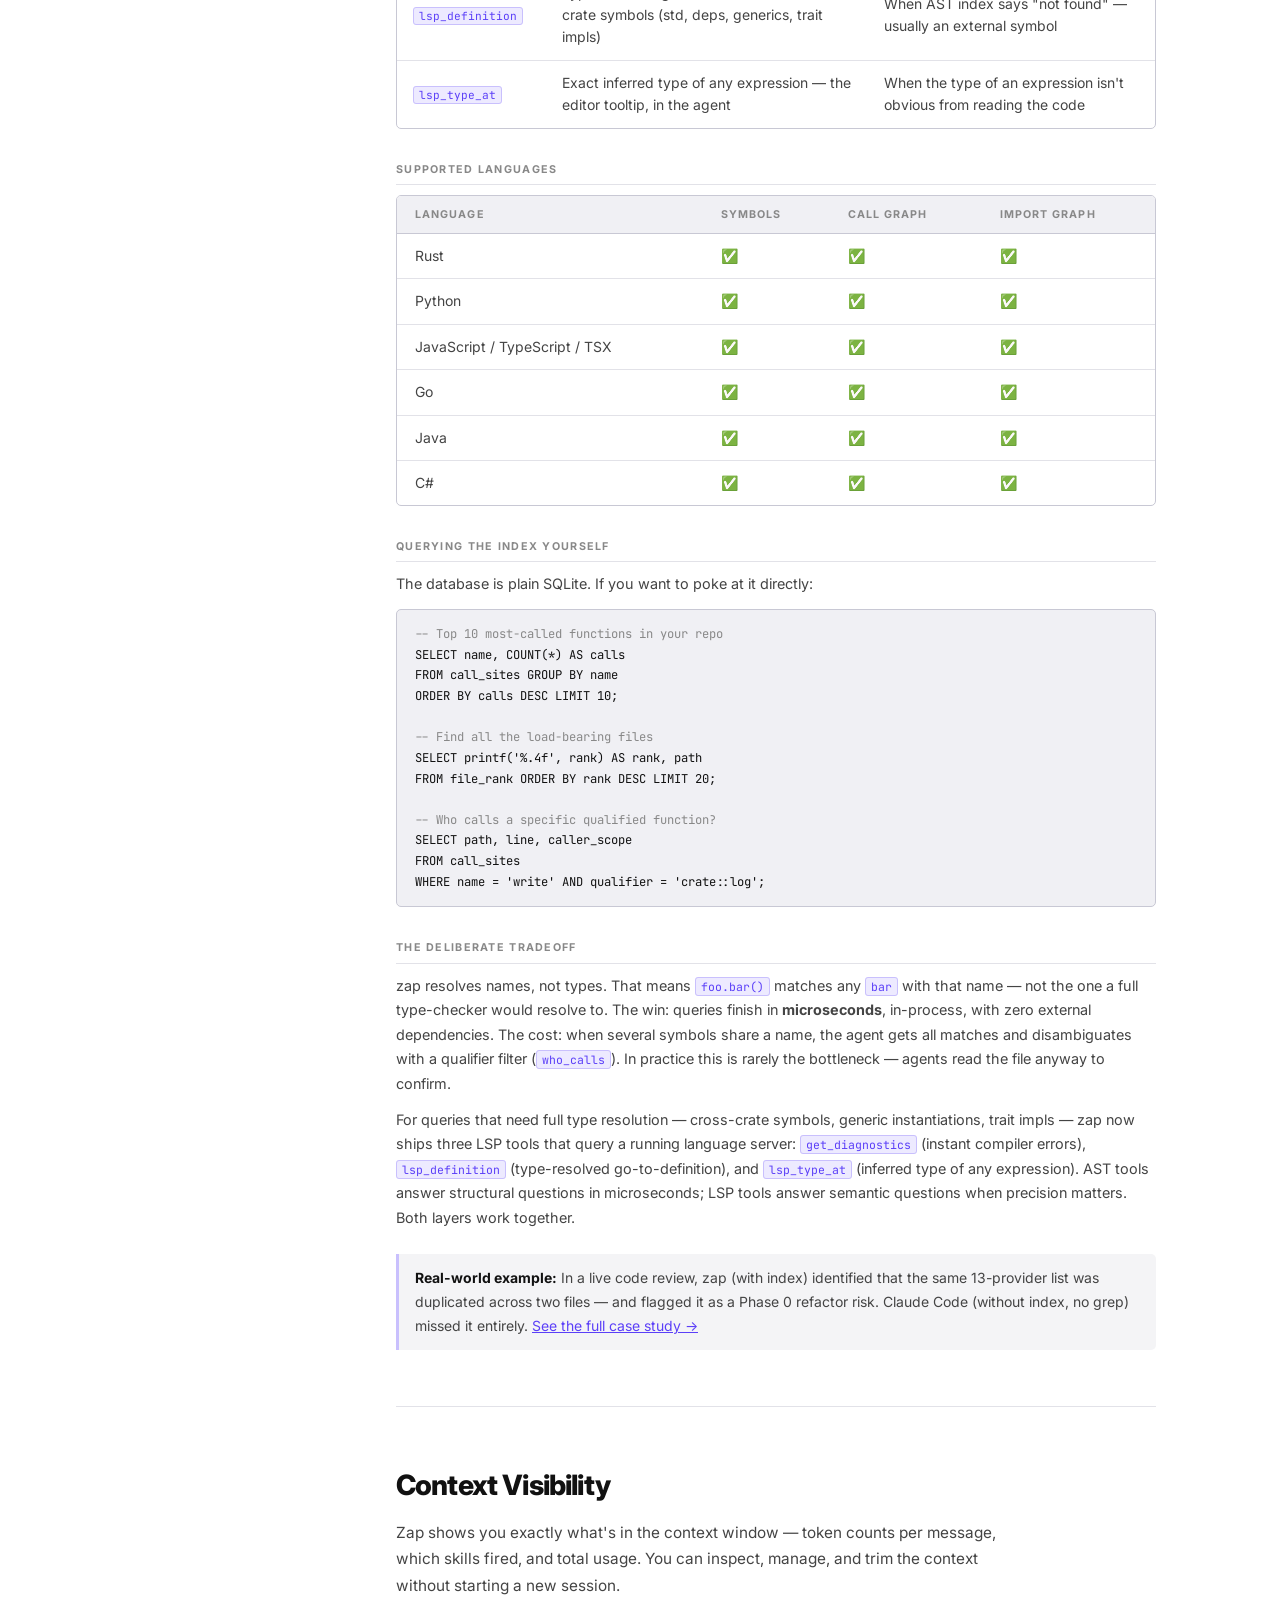
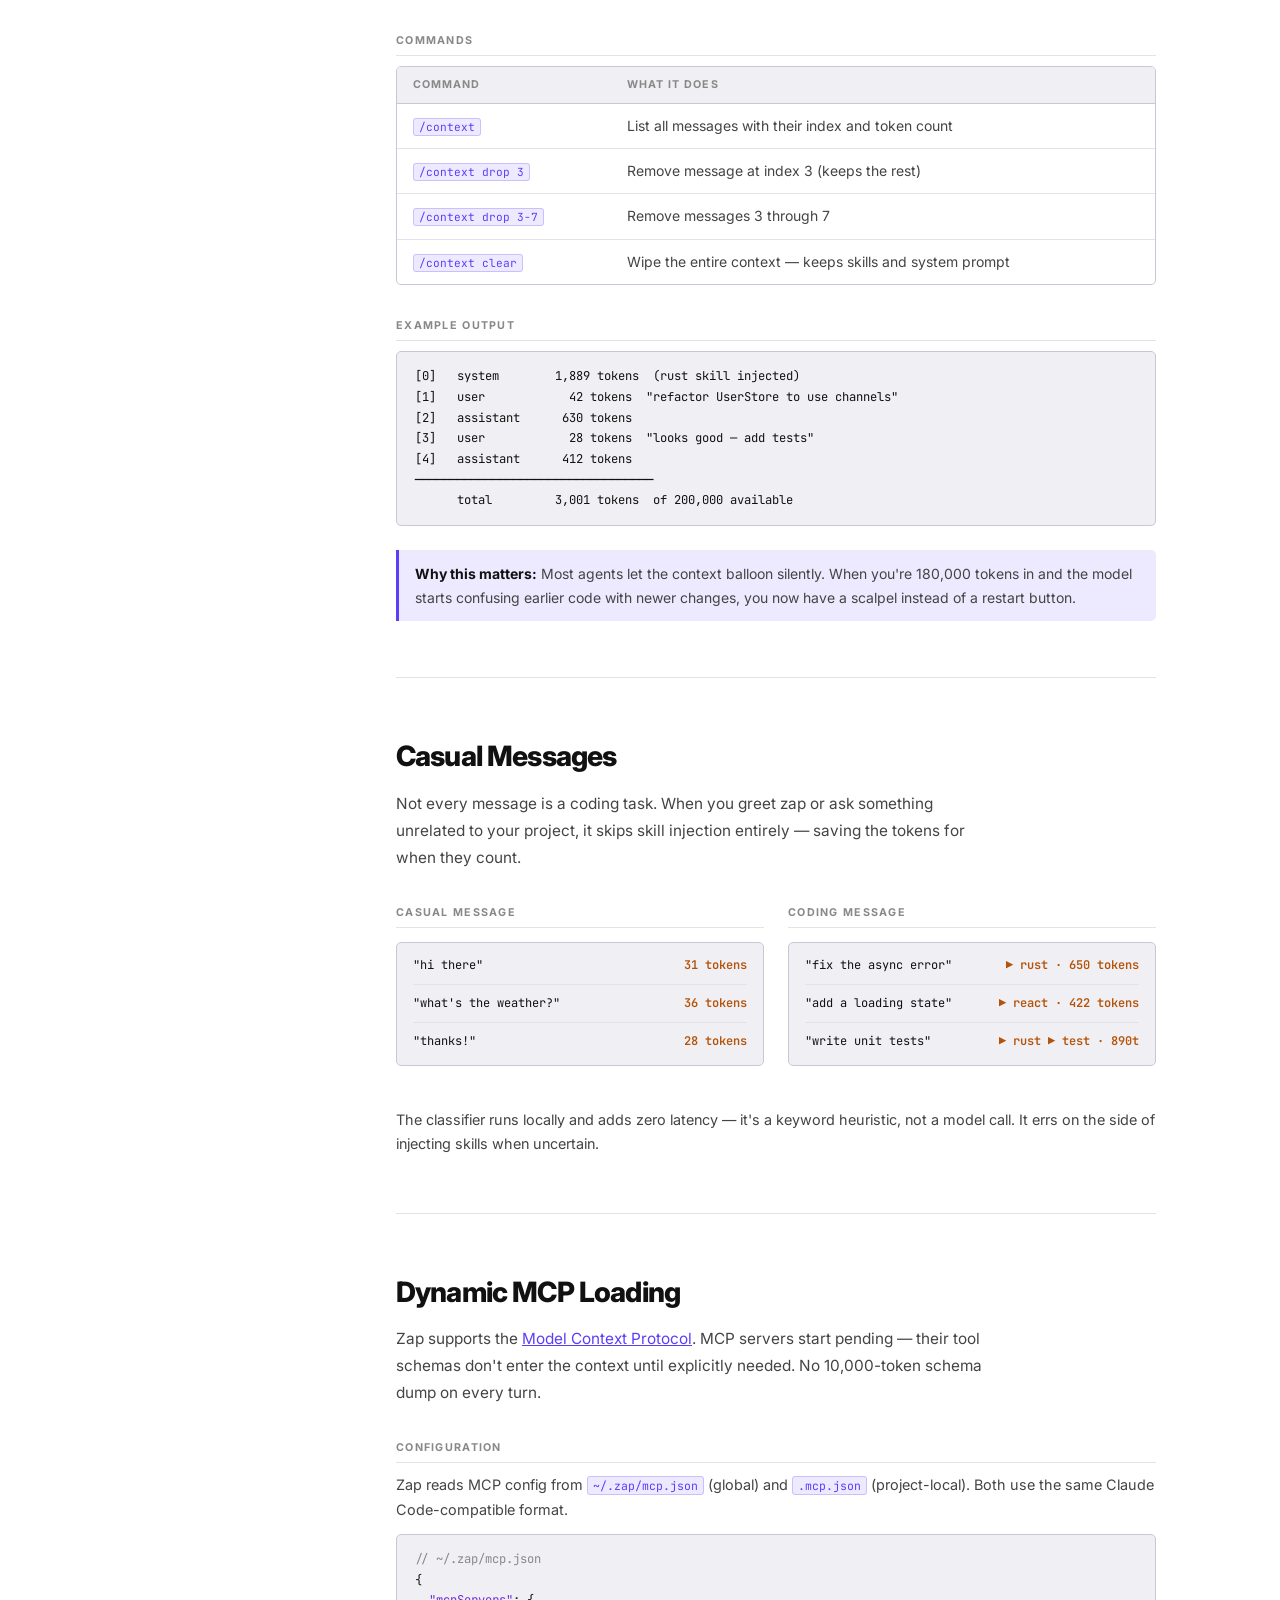
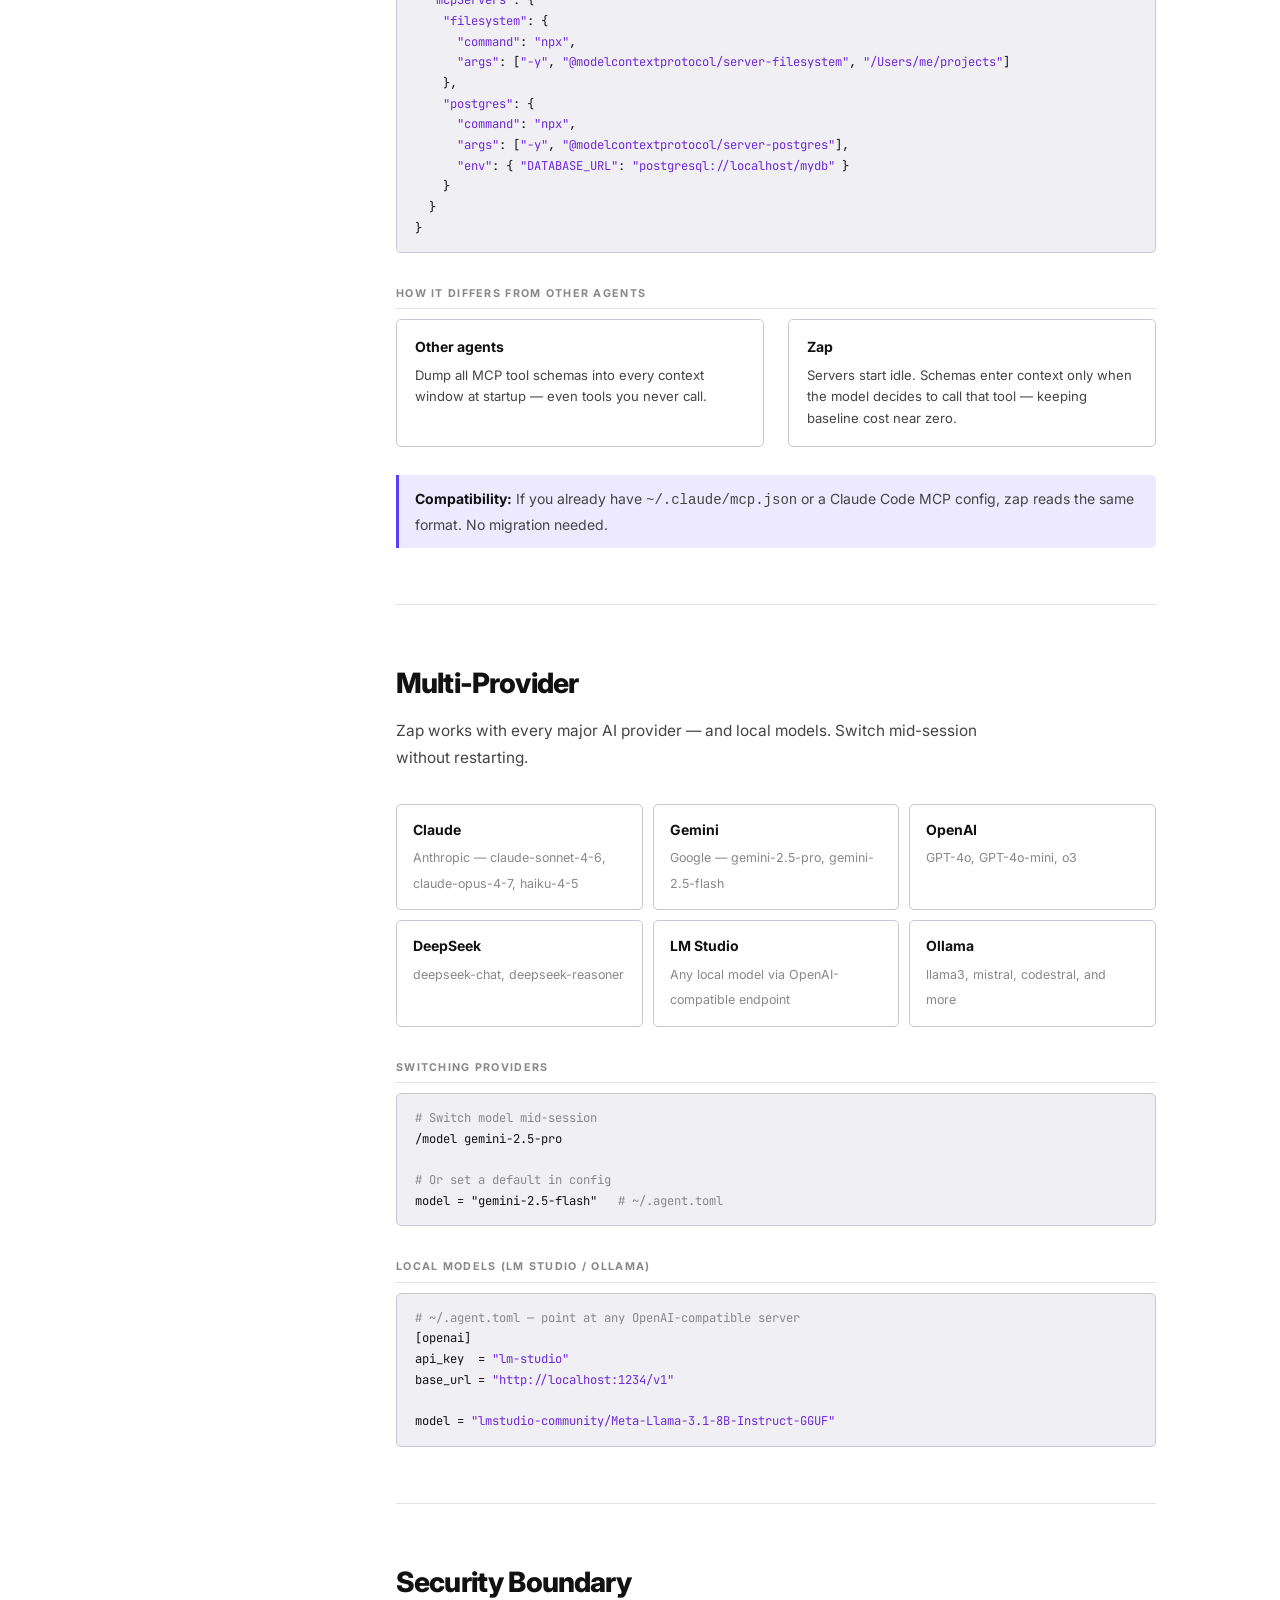
==== commit 95af1e85: "docs(website): add scheduler feature docs" ====
--- a/website/docs.html
+++ b/website/docs.html
@@ -66,6 +66,7 @@
           <a class="sidebar-link" href="#casual"             data-section="casual">Casual Messages</a>
           <a class="sidebar-link" href="#mcp"                data-section="mcp">Dynamic MCP Loading</a>
           <a class="sidebar-link" href="#goal"               data-section="goal">Autonomous Mode</a>
+          <a class="sidebar-link" href="#scheduler"          data-section="scheduler">Scheduler</a>
         </div>
 
         <div class="sidebar-group">
@@ -1150,6 +1151,40 @@
 
       <div class="section-divider"></div>
 
+      <!-- ── Scheduler ─────────────────────────────────────────────────── -->
+      <section class="doc-section" id="scheduler">
+        <h2>Scheduler</h2>
+        <p class="doc-lead">Zap can run recurring goals on a schedule inside the TUI. Use it for background maintenance tasks like dependency checks, inbox triage, changelog drafting, or periodic repo health scans.</p>
+
+        <div class="feature-row-grid">
+          <div class="feature-row-item">
+            <h4>Natural intervals</h4>
+            <p>Create jobs with compact intervals like <code>30m</code>, <code>1h</code>, or a clock time such as <code>17:30</code>.</p>
+          </div>
+          <div class="feature-row-item">
+            <h4>TUI slash commands</h4>
+            <p>Manage jobs with <code>/schedule &lt;interval&gt; &lt;goal&gt;</code>, inspect them with <code>/schedule list</code>, and stop them with <code>/unschedule &lt;name&gt;</code>.</p>
+          </div>
+          <div class="feature-row-item">
+            <h4>Status visibility</h4>
+            <p>The TUI status bar shows active job count, so you can see scheduled automation without leaving your current session.</p>
+          </div>
+          <div class="feature-row-item">
+            <h4>Safe by default</h4>
+            <p>Scheduled jobs still run through the same model, tool, and permission boundaries as normal Zap turns.</p>
+          </div>
+        </div>
+
+        <div class="subsection-title">Example</div>
+        <div class="code-block">/schedule 1h run cargo test, summarize failures, and update the task plan if anything broke</div>
+
+        <div class="callout callout-tip">
+          <strong>Note:</strong> Scheduler commands are currently available in the TUI flow. If you don't see them in your current mode, open the full-screen interface and run <code>/help</code> there.
+        </div>
+      </section>
+
+      <div class="section-divider"></div>
+
       <!-- ── Commands Reference ────────────────────────────────────────── -->
       <section class="doc-section" id="commands">
         <h2>Commands Reference</h2>
@@ -1176,6 +1211,9 @@
               <tr><td><code>/provider &lt;name&gt;</code></td><td>Switch AI provider mid-session</td></tr>
               <tr><td><code>/mode ask</code></td><td>Require confirmation for every tool call</td></tr>
               <tr><td><code>/mode auto</code></td><td>Run tools without confirmation prompts</td></tr>
+              <tr><td><code>/schedule &lt;interval&gt; &lt;goal&gt;</code></td><td>Schedule a recurring goal in the TUI (examples: <code>30m</code>, <code>1h</code>, <code>17:30</code>)</td></tr>
+              <tr><td><code>/schedule list</code></td><td>Show active scheduled jobs in the current TUI session</td></tr>
+              <tr><td><code>/unschedule &lt;name&gt;</code></td><td>Cancel a scheduled job by name</td></tr>
               <tr><td><code>/help</code></td><td>Show all available commands</td></tr>
               <tr><td><code>/exit</code></td><td>End the session (Ctrl+C also works)</td></tr>
             </tbody>
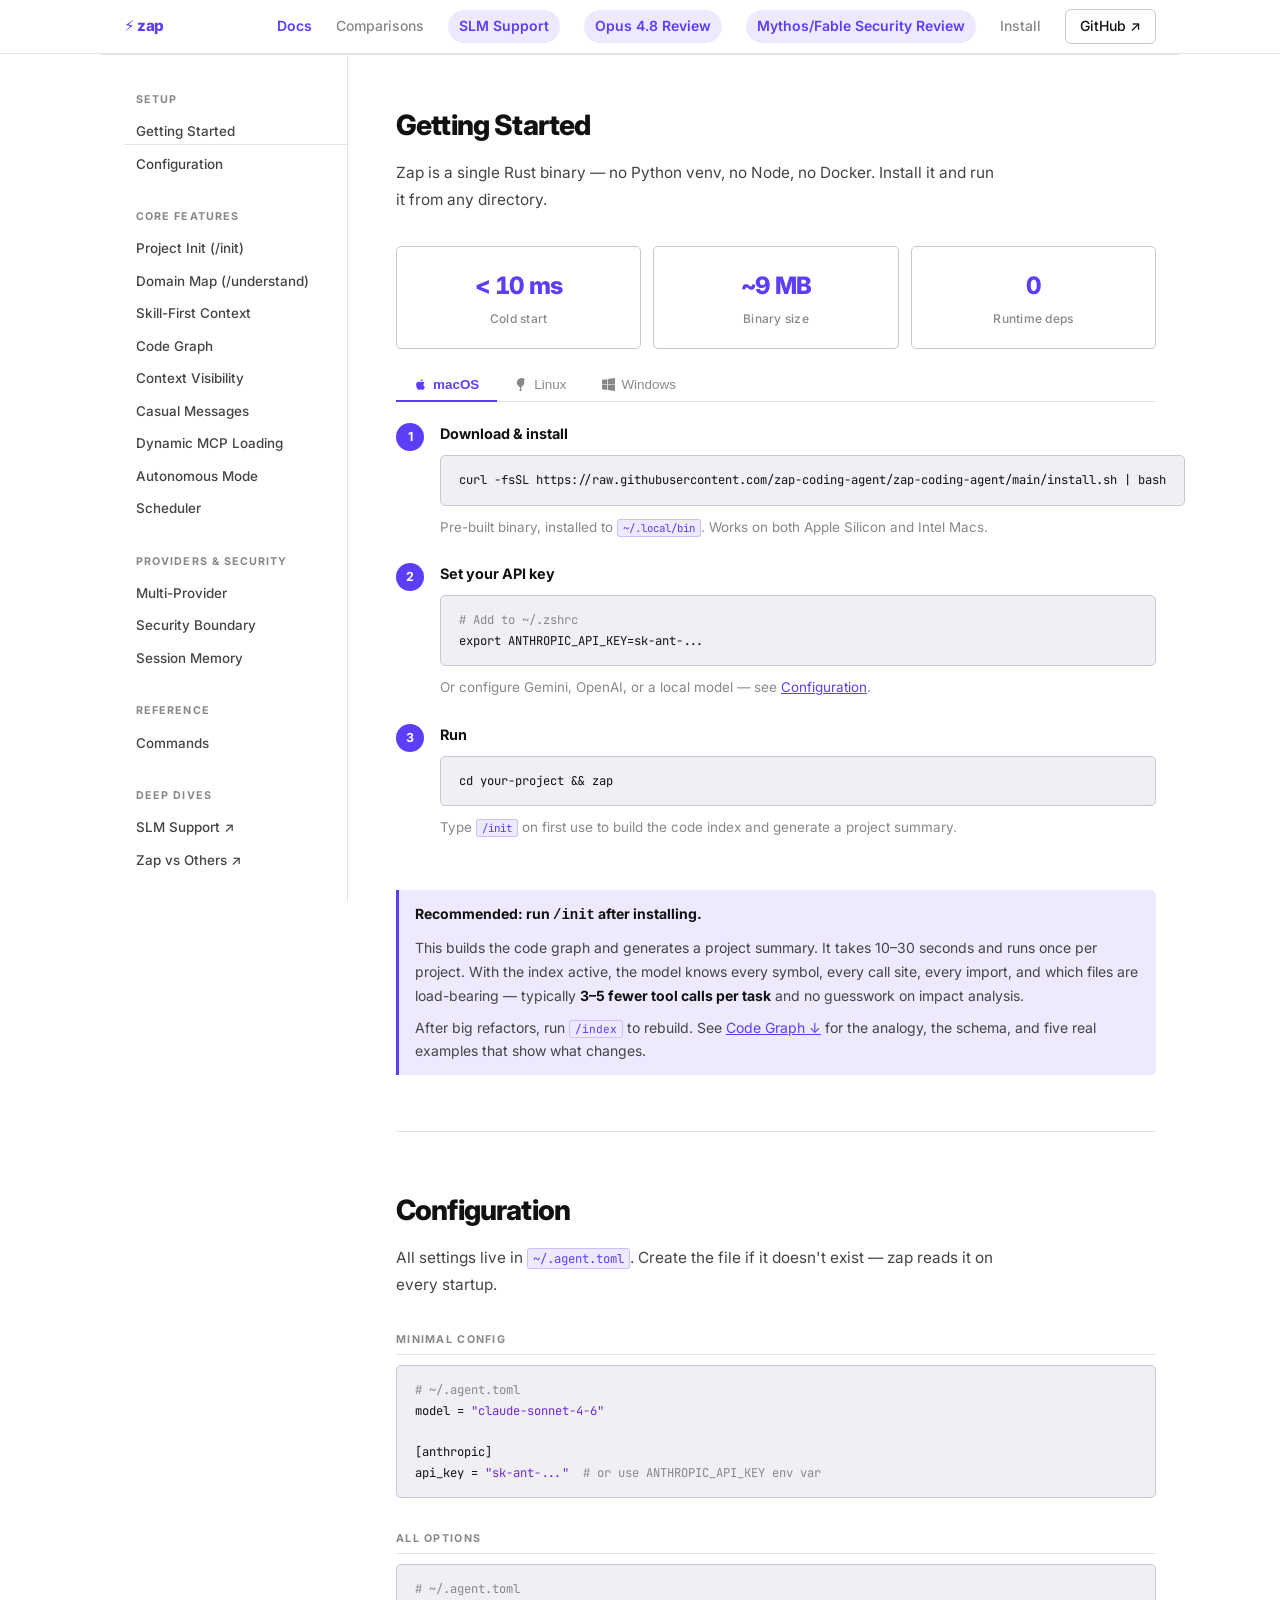
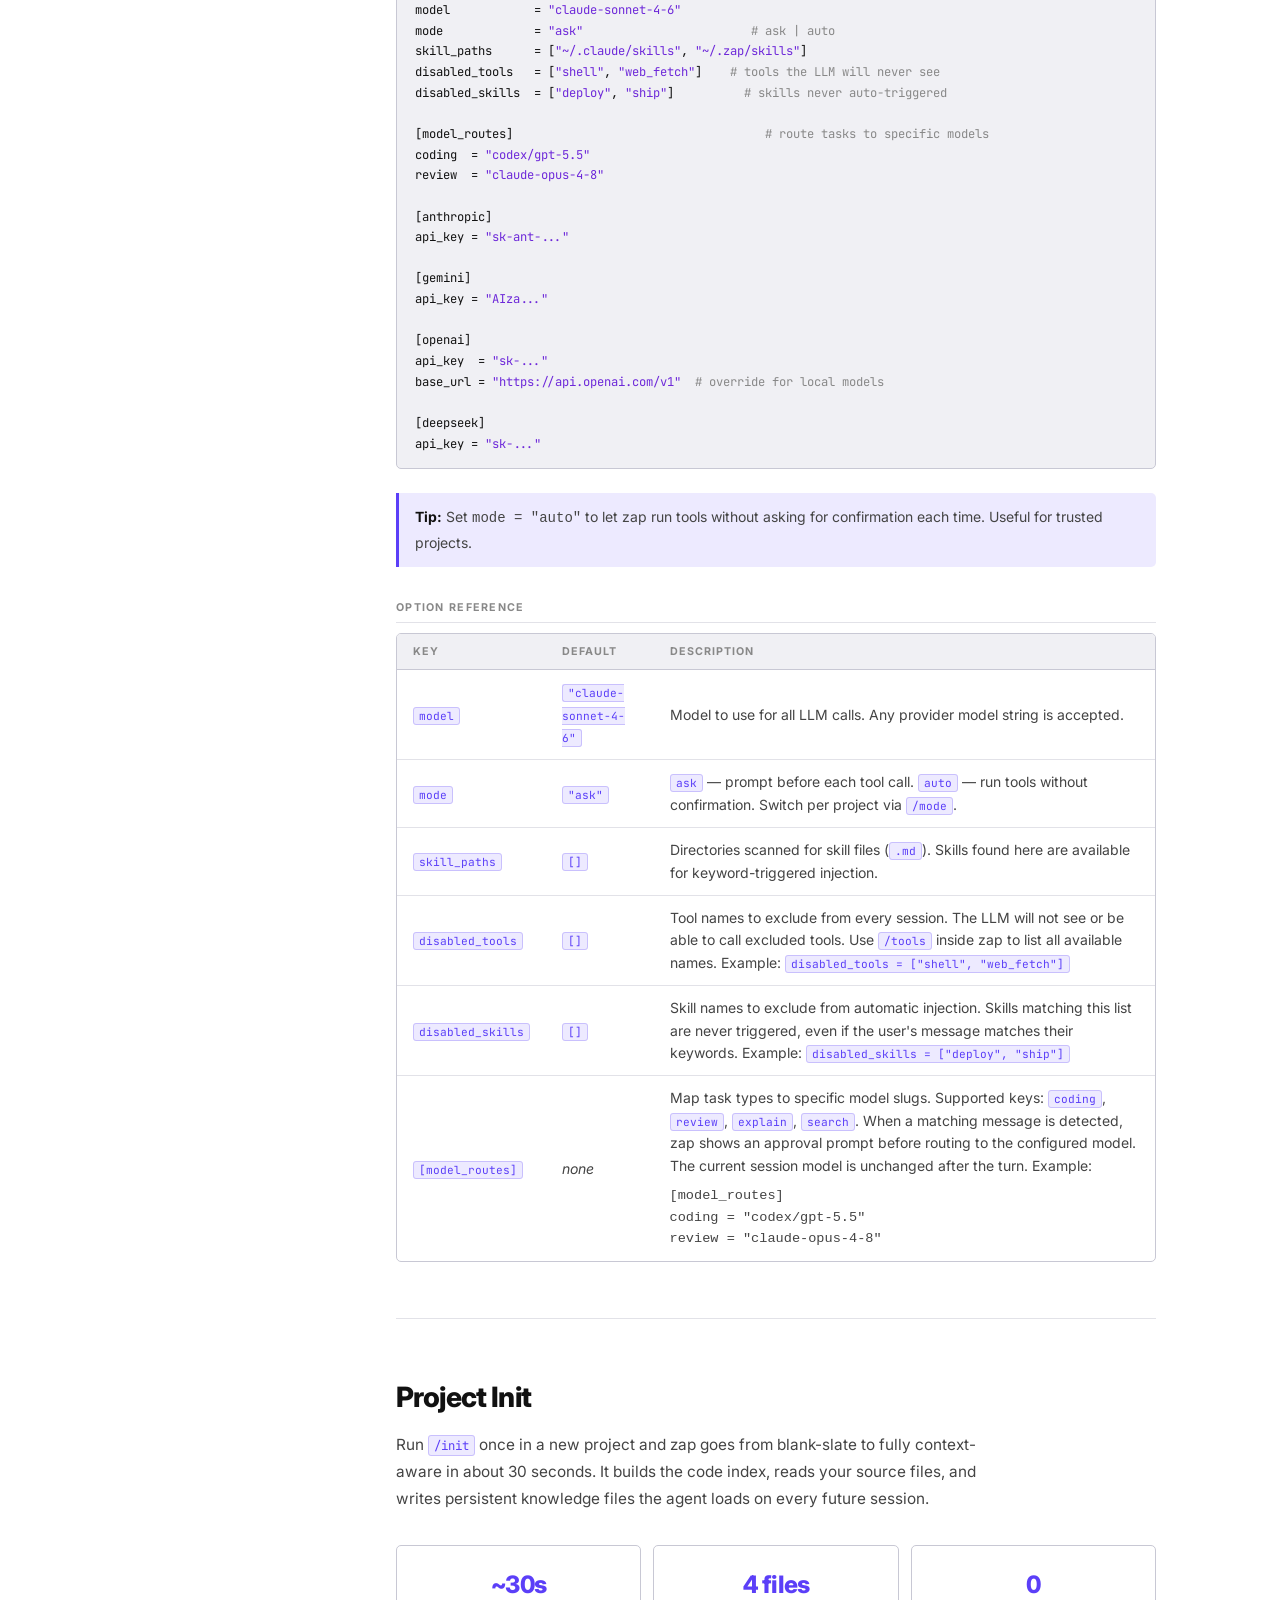
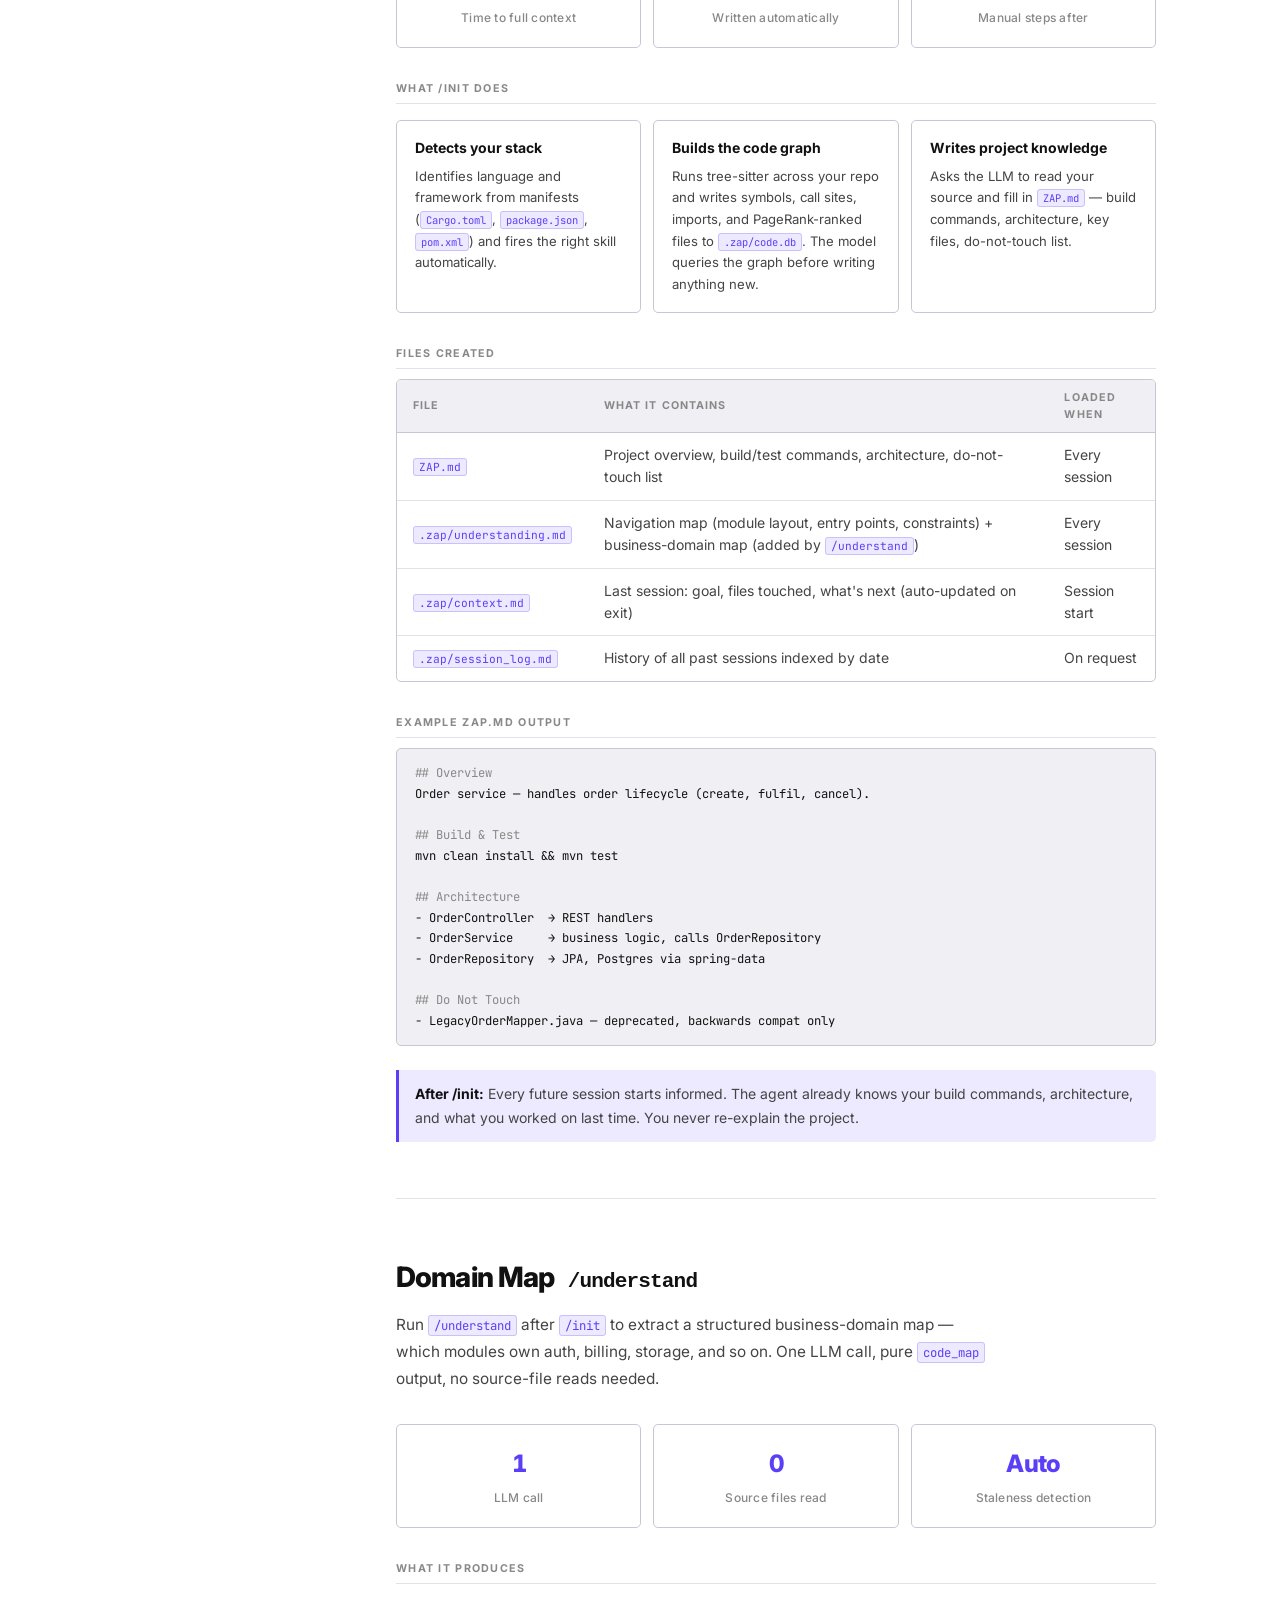
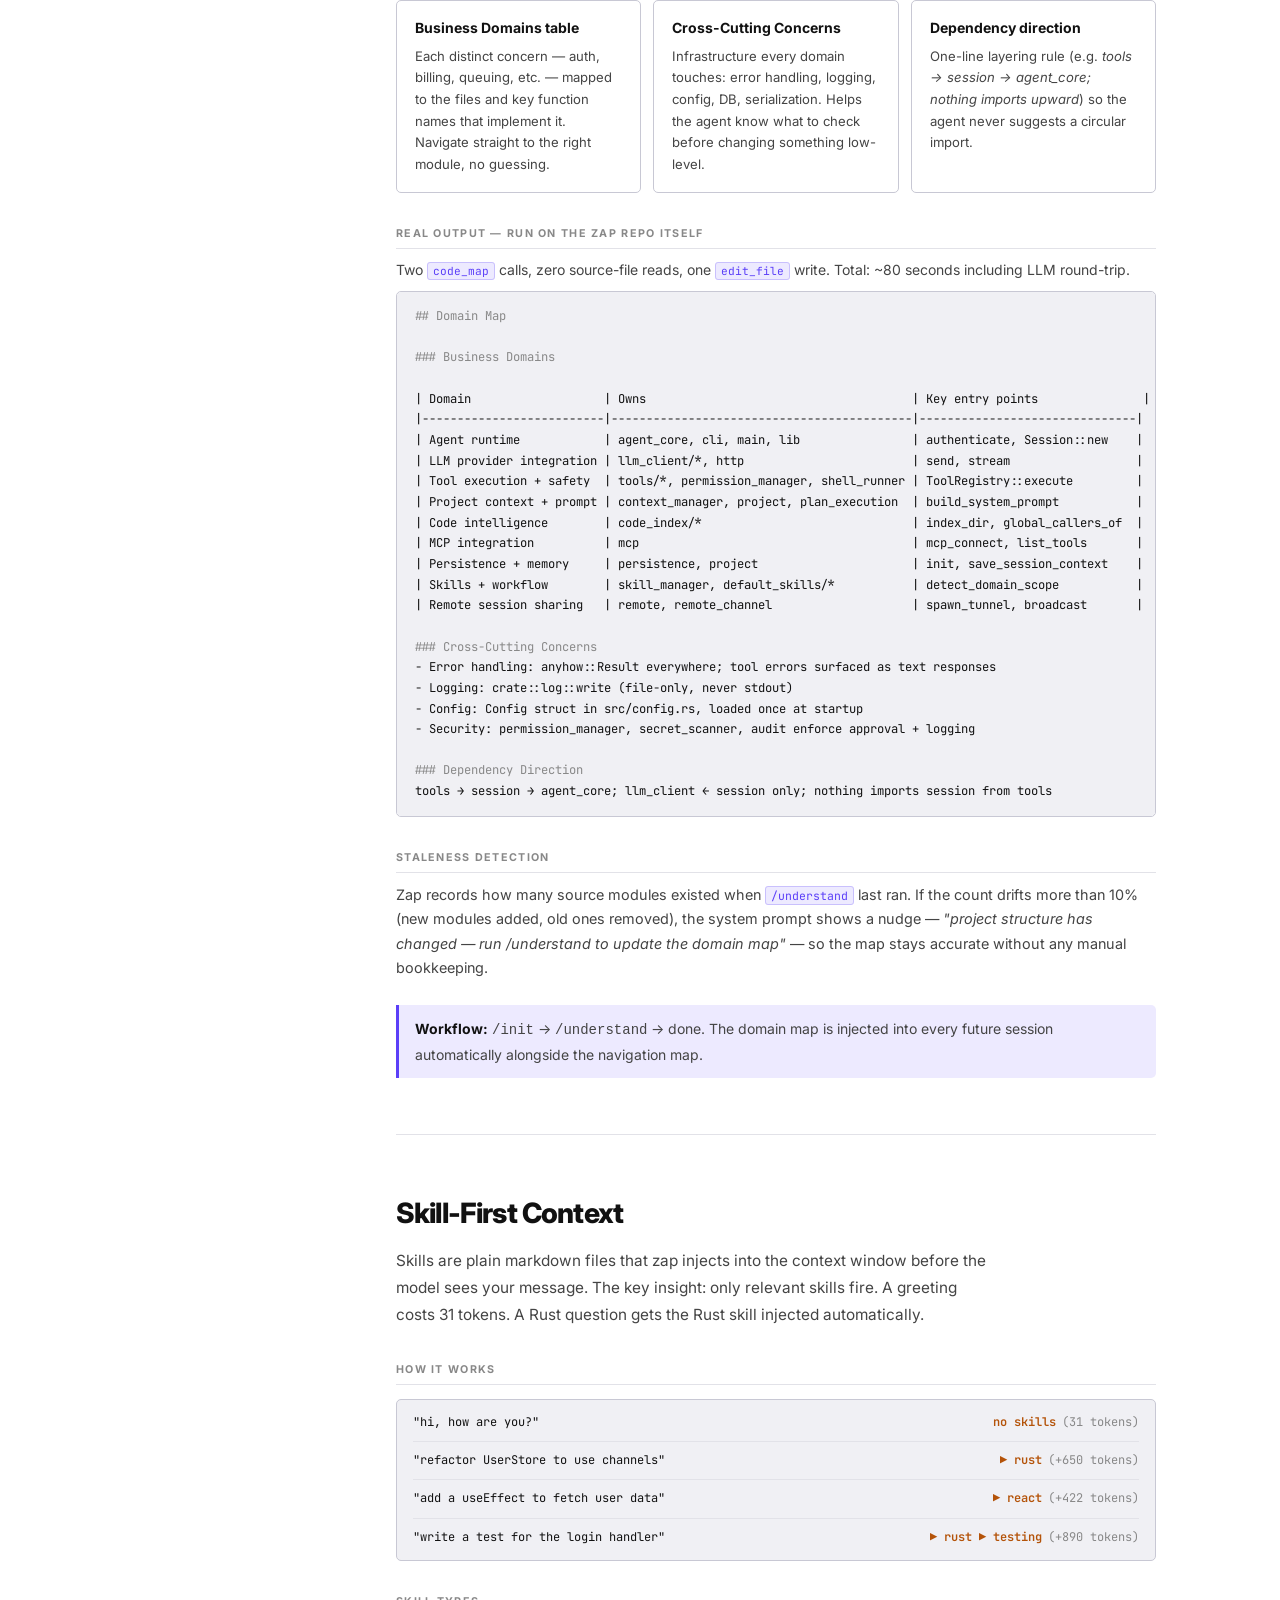
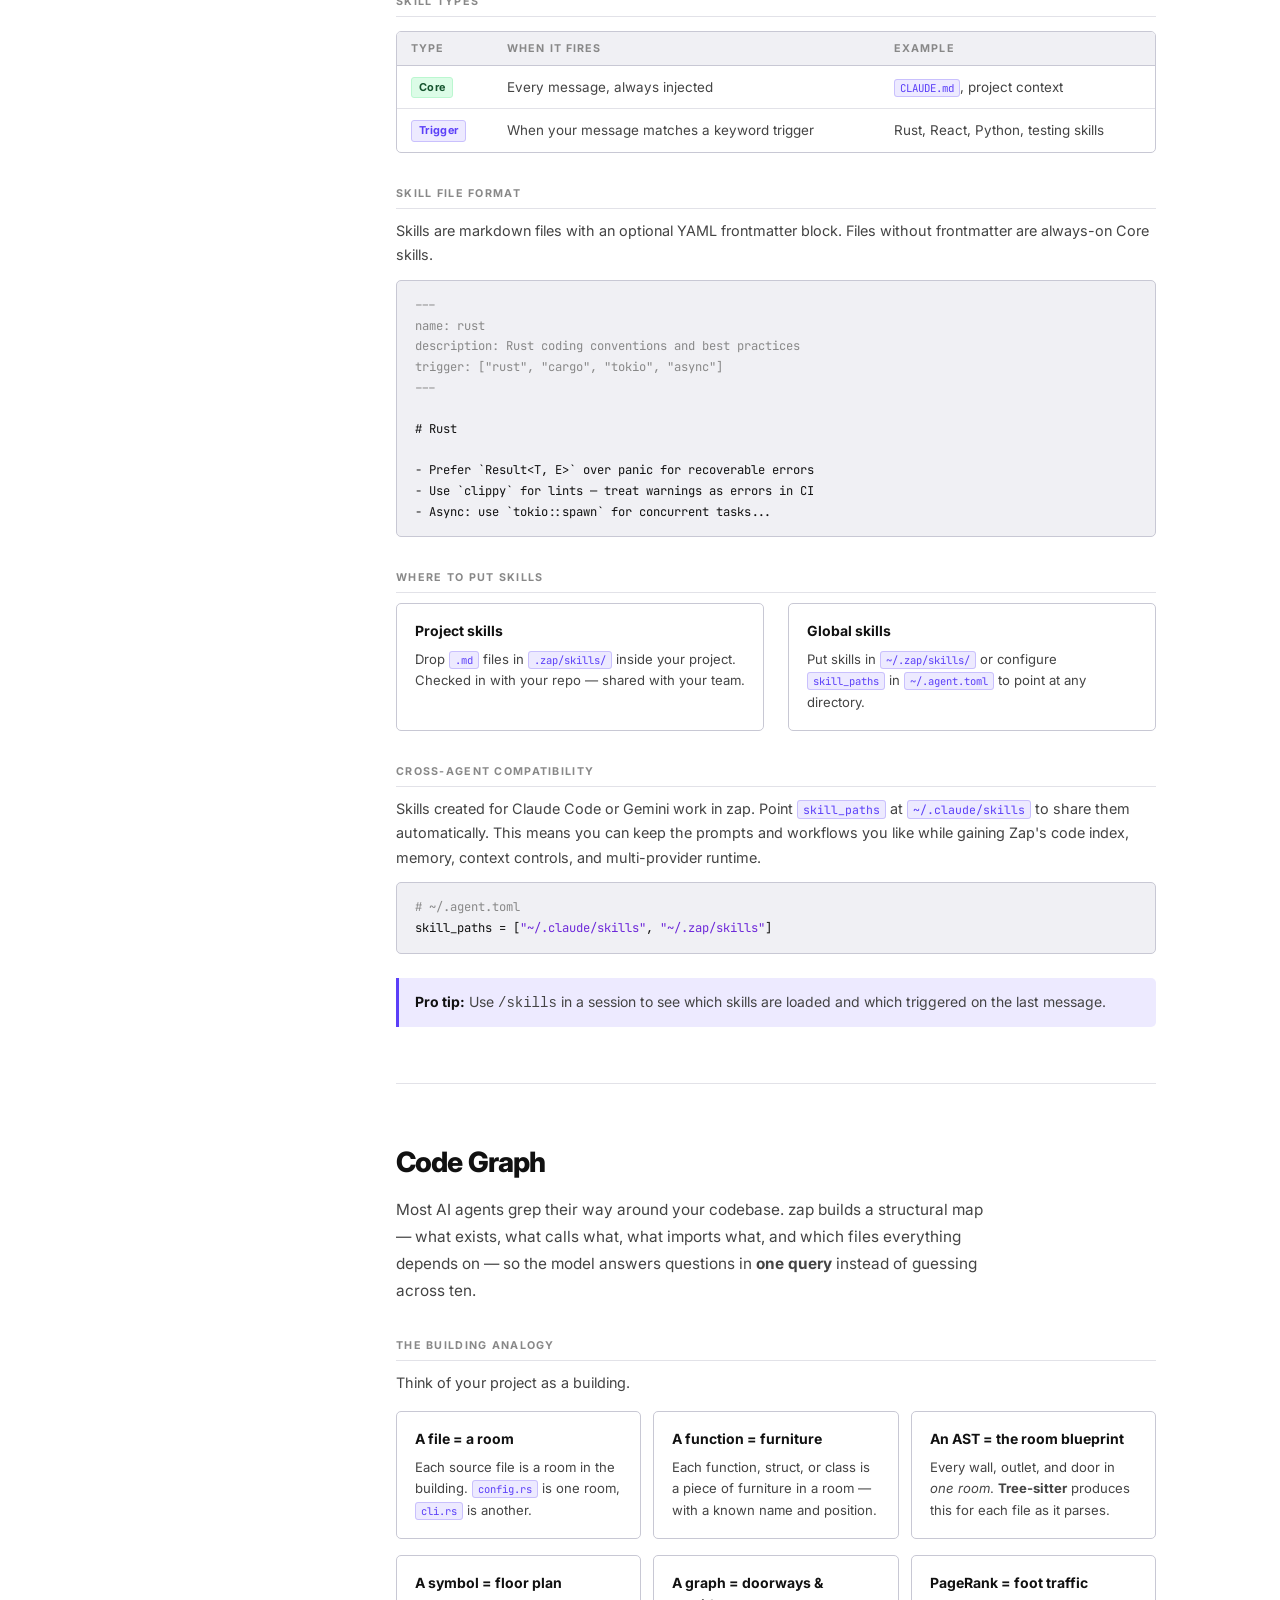
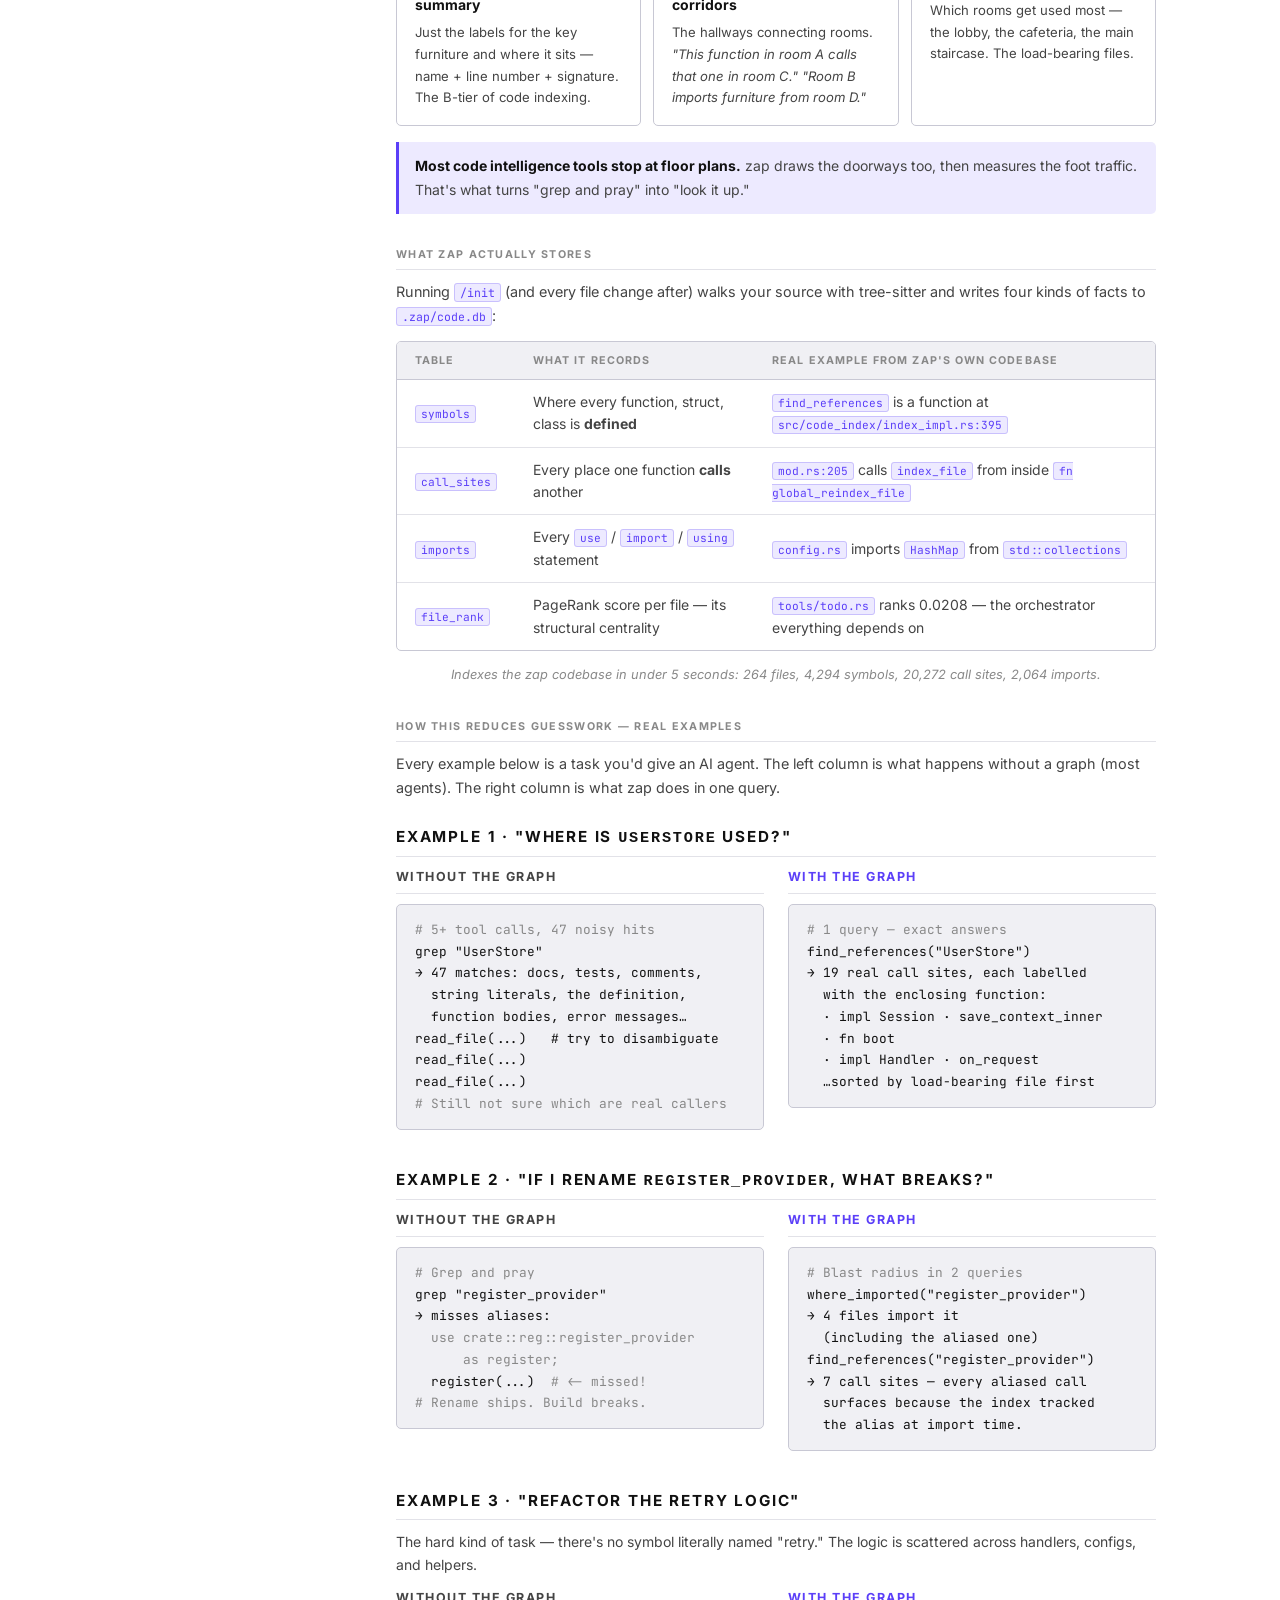
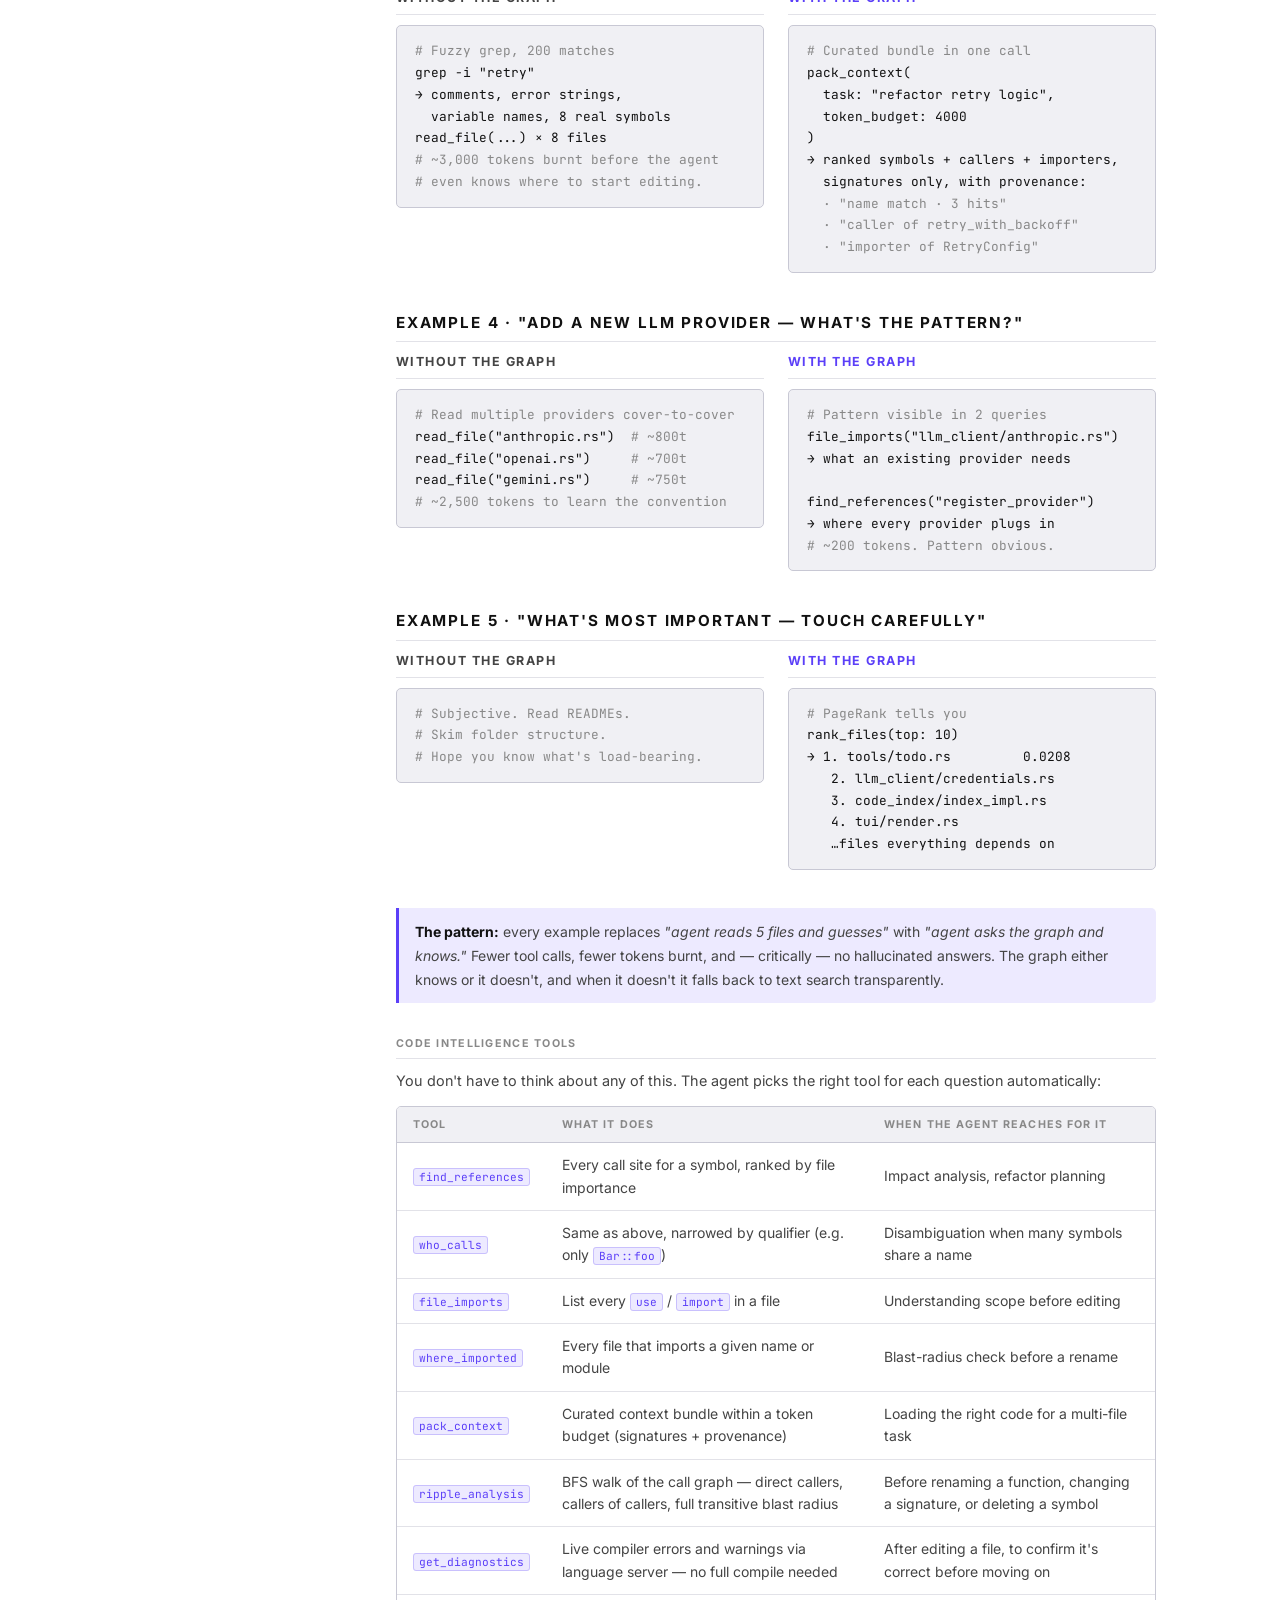
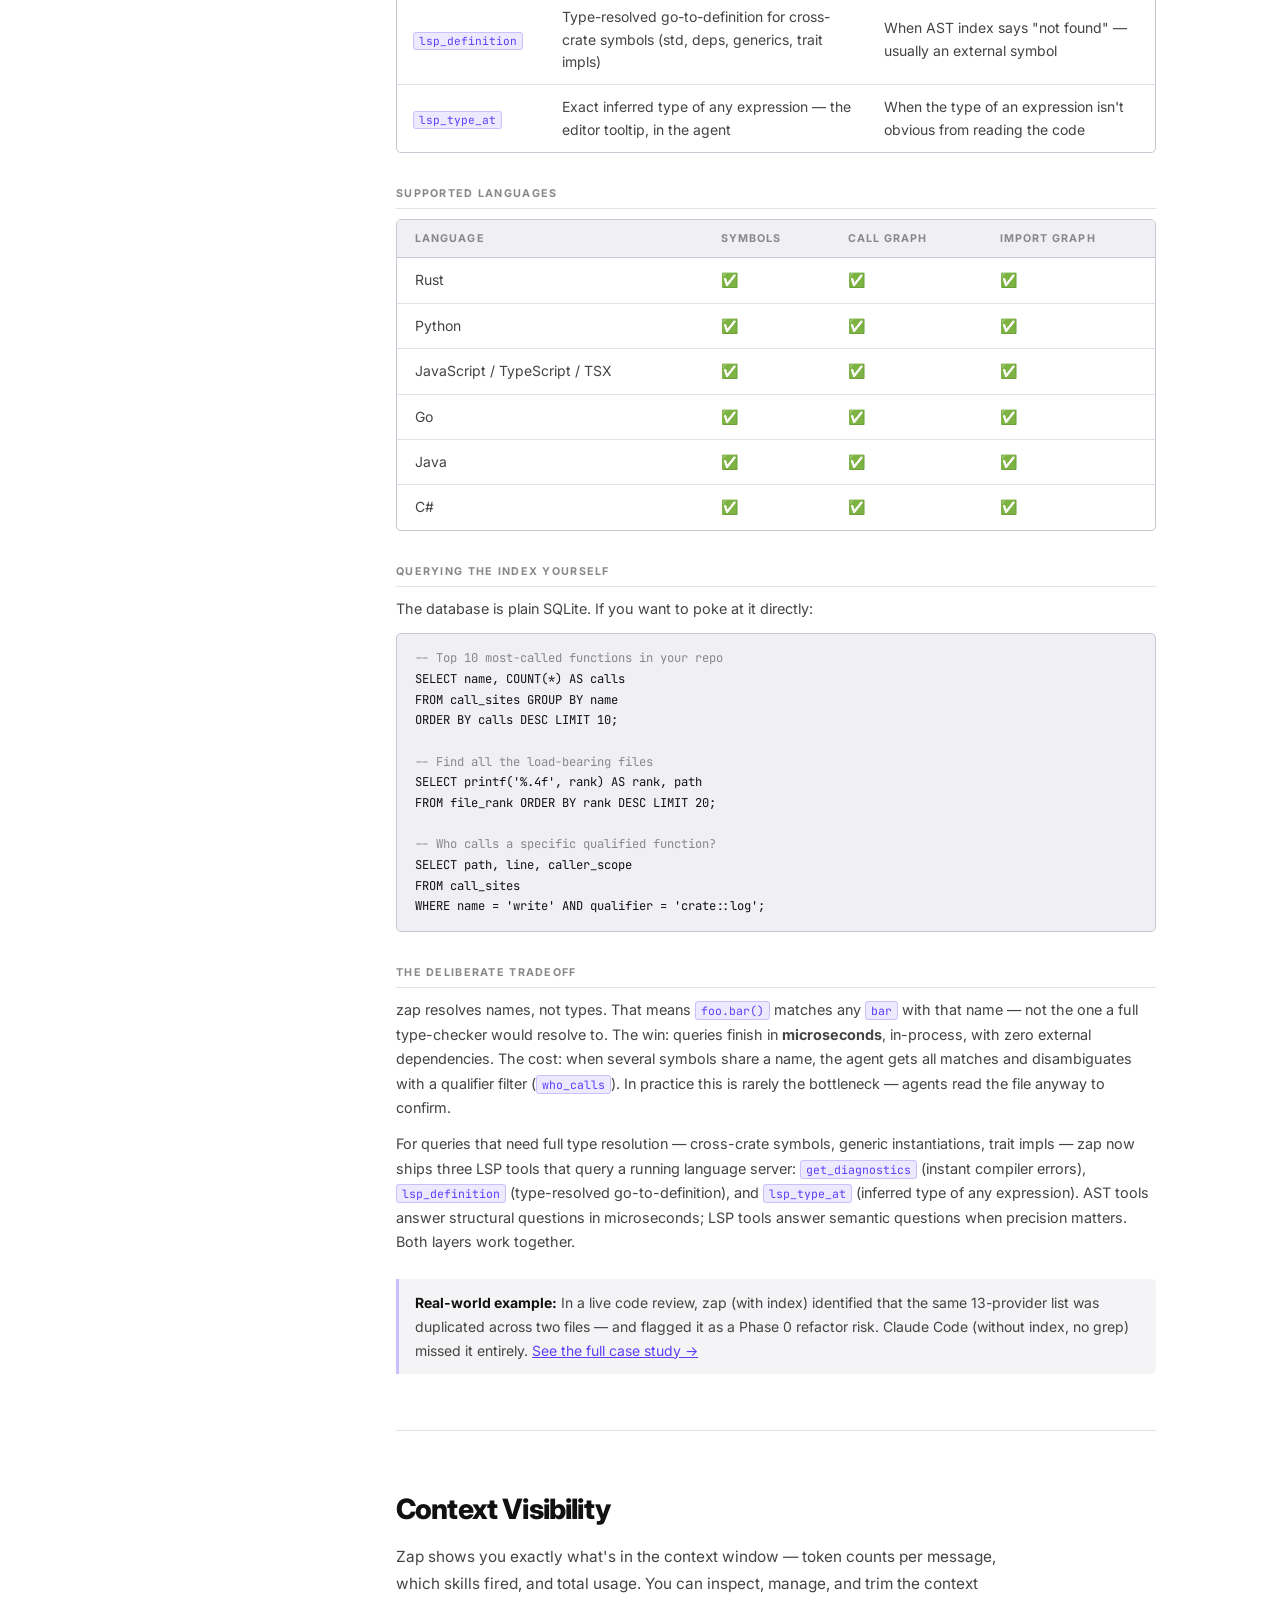
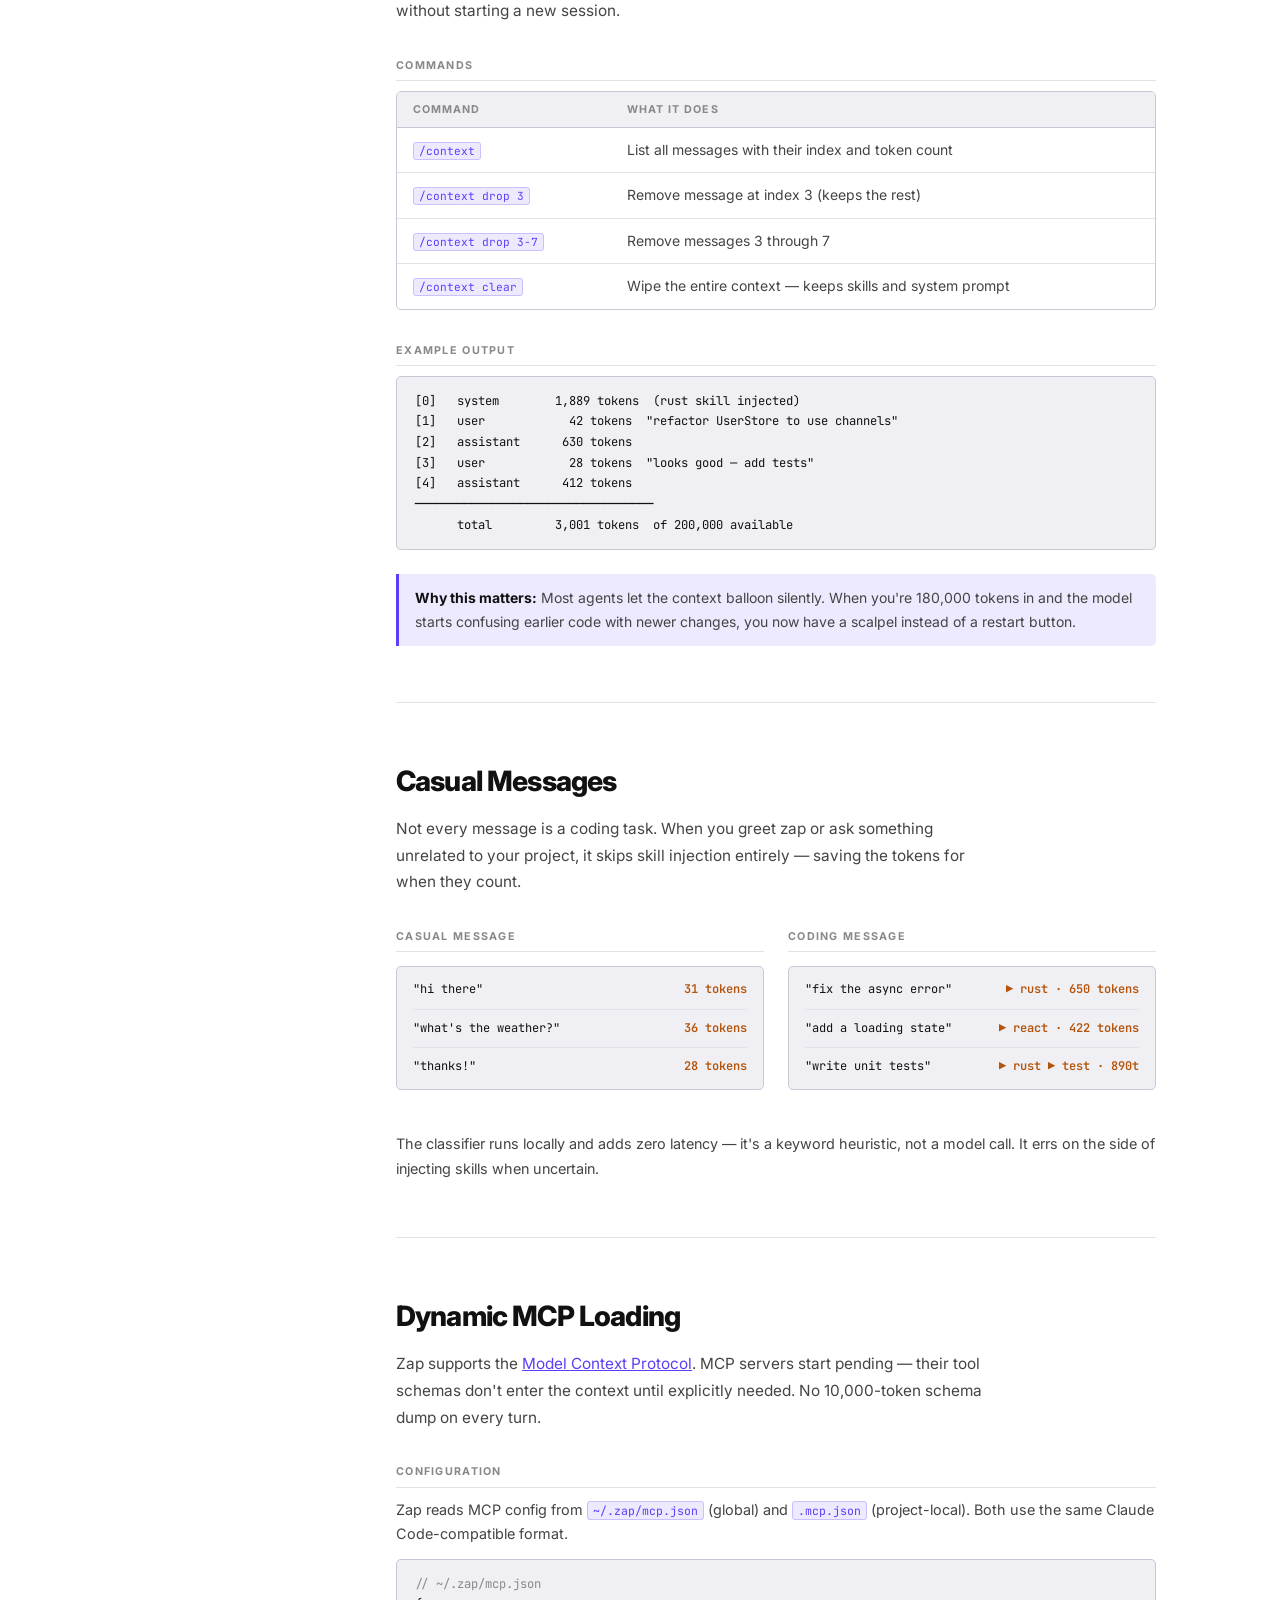
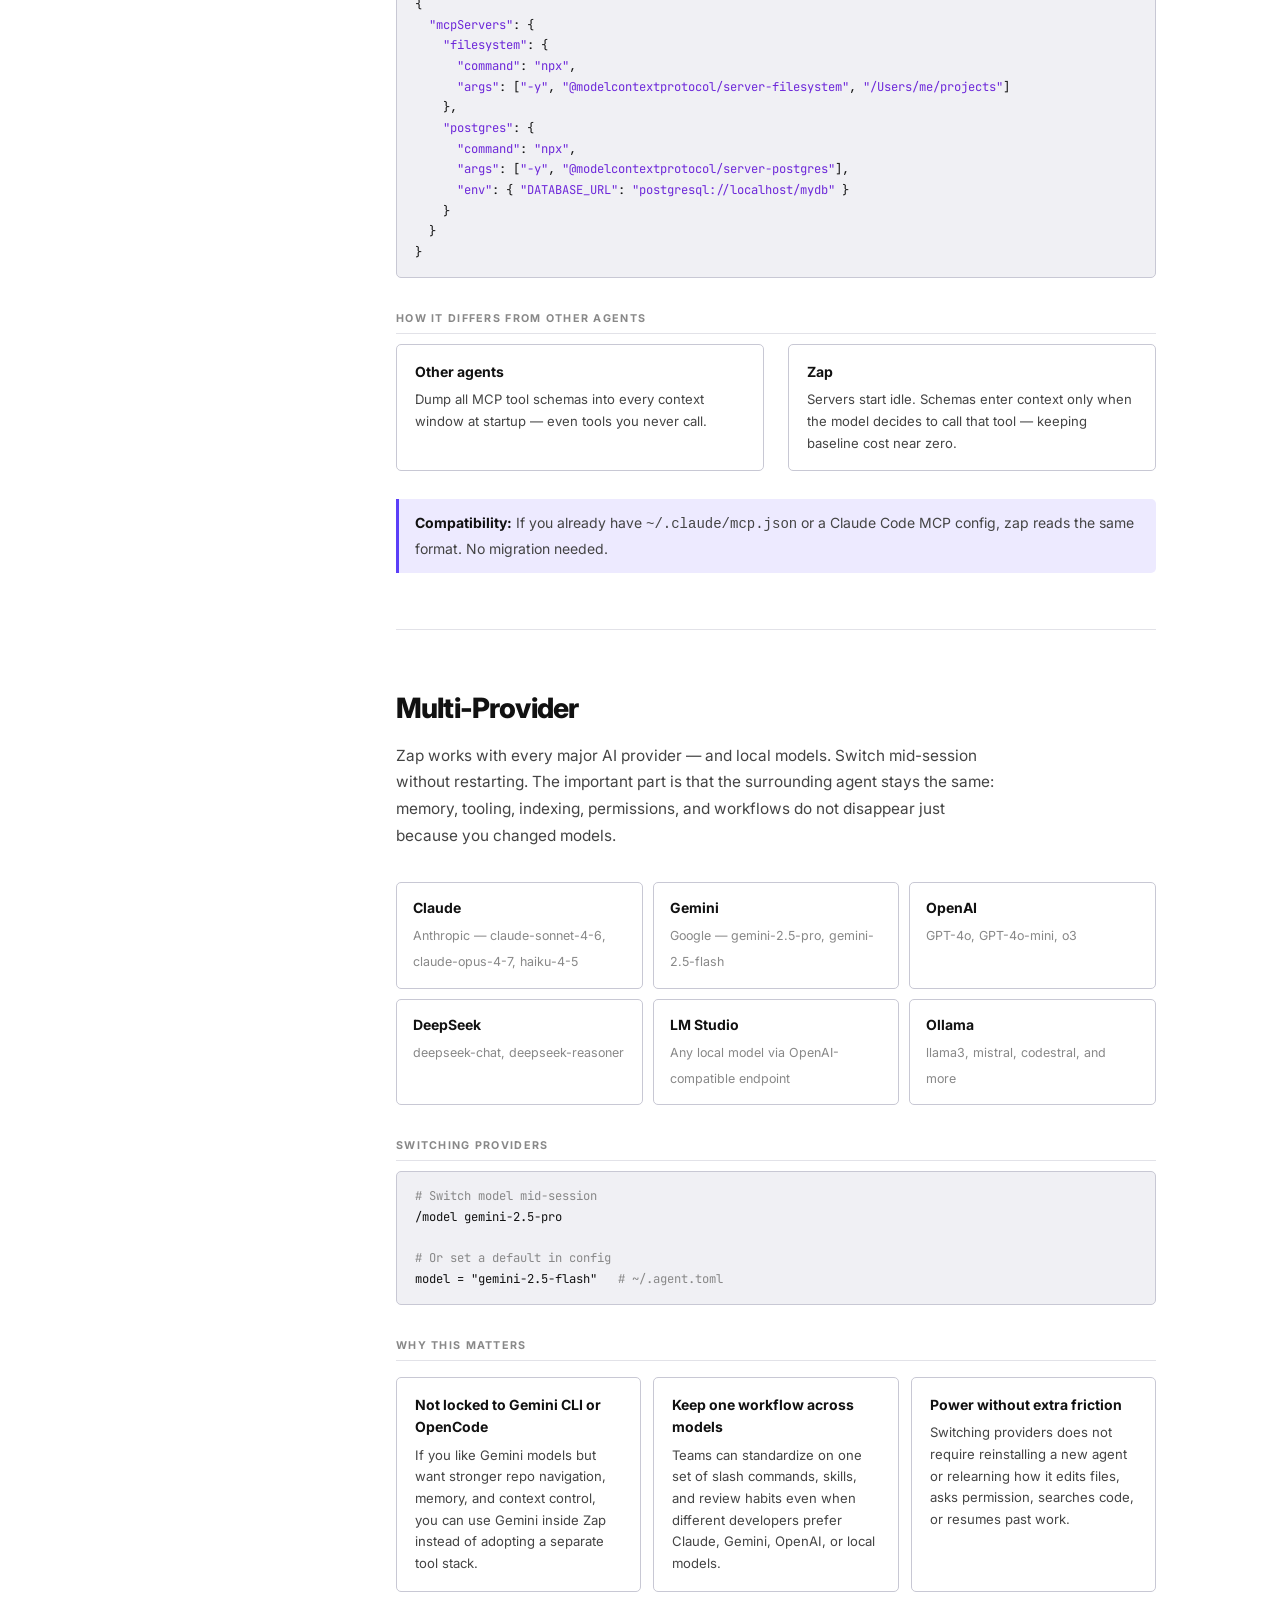
==== commit 77076022: "docs(website): strengthen comparison and usability messaging" ====
--- a/website/docs.html
+++ b/website/docs.html
@@ -528,7 +528,7 @@
         </div>
 
         <div class="subsection-title">Cross-agent compatibility</div>
-        <p style="color:var(--text-2);font-size:0.9rem;line-height:1.7;margin-bottom:12px;">Skills created for Claude Code or Gemini work in zap. Point <code>skill_paths</code> at <code>~/.claude/skills</code> to share them automatically.</p>
+        <p style="color:var(--text-2);font-size:0.9rem;line-height:1.7;margin-bottom:12px;">Skills created for Claude Code or Gemini work in zap. Point <code>skill_paths</code> at <code>~/.claude/skills</code> to share them automatically. This means you can keep the prompts and workflows you like while gaining Zap's code index, memory, context controls, and multi-provider runtime.</p>
         <div class="code-block"><span class="c-dim"># ~/.agent.toml</span>
 skill_paths = [<span class="c-str">"~/.claude/skills"</span>, <span class="c-str">"~/.zap/skills"</span>]</div>
 
@@ -1005,7 +1005,7 @@
       <!-- ── Multi-Provider ────────────────────────────────────────────── -->
       <section class="doc-section" id="providers">
         <h2>Multi-Provider</h2>
-        <p class="doc-lead">Zap works with every major AI provider — and local models. Switch mid-session without restarting.</p>
+        <p class="doc-lead">Zap works with every major AI provider — and local models. Switch mid-session without restarting. The important part is that the surrounding agent stays the same: memory, tooling, indexing, permissions, and workflows do not disappear just because you changed models.</p>
 
         <div class="provider-grid">
           <div class="provider-card">
@@ -1040,6 +1040,35 @@
 
 <span class="c-dim"># Or set a default in config</span>
 model = "gemini-2.5-flash"   <span class="c-dim"># ~/.agent.toml</span></div>
+
+        <div class="subsection-title">Why this matters</div>
+        <div class="feature-row">
+          <div class="feature-row-item">
+            <h4>Not locked to Gemini CLI or OpenCode</h4>
+            <p>If you like Gemini models but want stronger repo navigation, memory, and context control, you can use Gemini inside Zap instead of adopting a separate tool stack.</p>
+          </div>
+          <div class="feature-row-item">
+            <h4>Keep one workflow across models</h4>
+            <p>Teams can standardize on one set of slash commands, skills, and review habits even when different developers prefer Claude, Gemini, OpenAI, or local models.</p>
+          </div>
+          <div class="feature-row-item">
+            <h4>Power without extra friction</h4>
+            <p>Switching providers does not require reinstalling a new agent or relearning how it edits files, asks permission, searches code, or resumes past work.</p>
+          </div>
+        </div>
+
+        <div class="subsection-title">Concrete examples</div>
+        <div class="code-block"><span class="c-dim"># Use Gemini for broad reasoning on a planning task</span>
+/model gemini-2.5-pro
+
+<span class="c-dim"># Later switch to Claude or DeepSeek for implementation</span>
+/model claude-sonnet-4-6
+
+<span class="c-dim"># Your skills, memory, code index, and tool workflow stay the same</span></div>
+
+        <div class="callout callout-tip">
+          <strong>Usability advantage:</strong> with Gemini CLI or OpenCode, the model choice and the agent experience are bundled together. Zap separates them, so you can choose the model you want without giving up the agent features you rely on.
+        </div>
 
         <div class="subsection-title">Local models (LM Studio / Ollama)</div>
         <div class="code-block"><span class="c-dim"># ~/.agent.toml — point at any OpenAI-compatible server</span>
@@ -1154,7 +1183,7 @@
       <!-- ── Scheduler ─────────────────────────────────────────────────── -->
       <section class="doc-section" id="scheduler">
         <h2>Scheduler</h2>
-        <p class="doc-lead">Zap can run recurring goals on a schedule inside the TUI. Use it for background maintenance tasks like dependency checks, inbox triage, changelog drafting, or periodic repo health scans.</p>
+        <p class="doc-lead">Zap can run recurring goals on a schedule inside the TUI. Use it for background maintenance tasks like dependency checks, inbox triage, changelog drafting, or periodic repo health scans. It's one of the clearest examples of Zap being powerful in day-to-day use, not just in one-shot prompts.</p>
 
         <div class="feature-row-grid">
           <div class="feature-row-item">
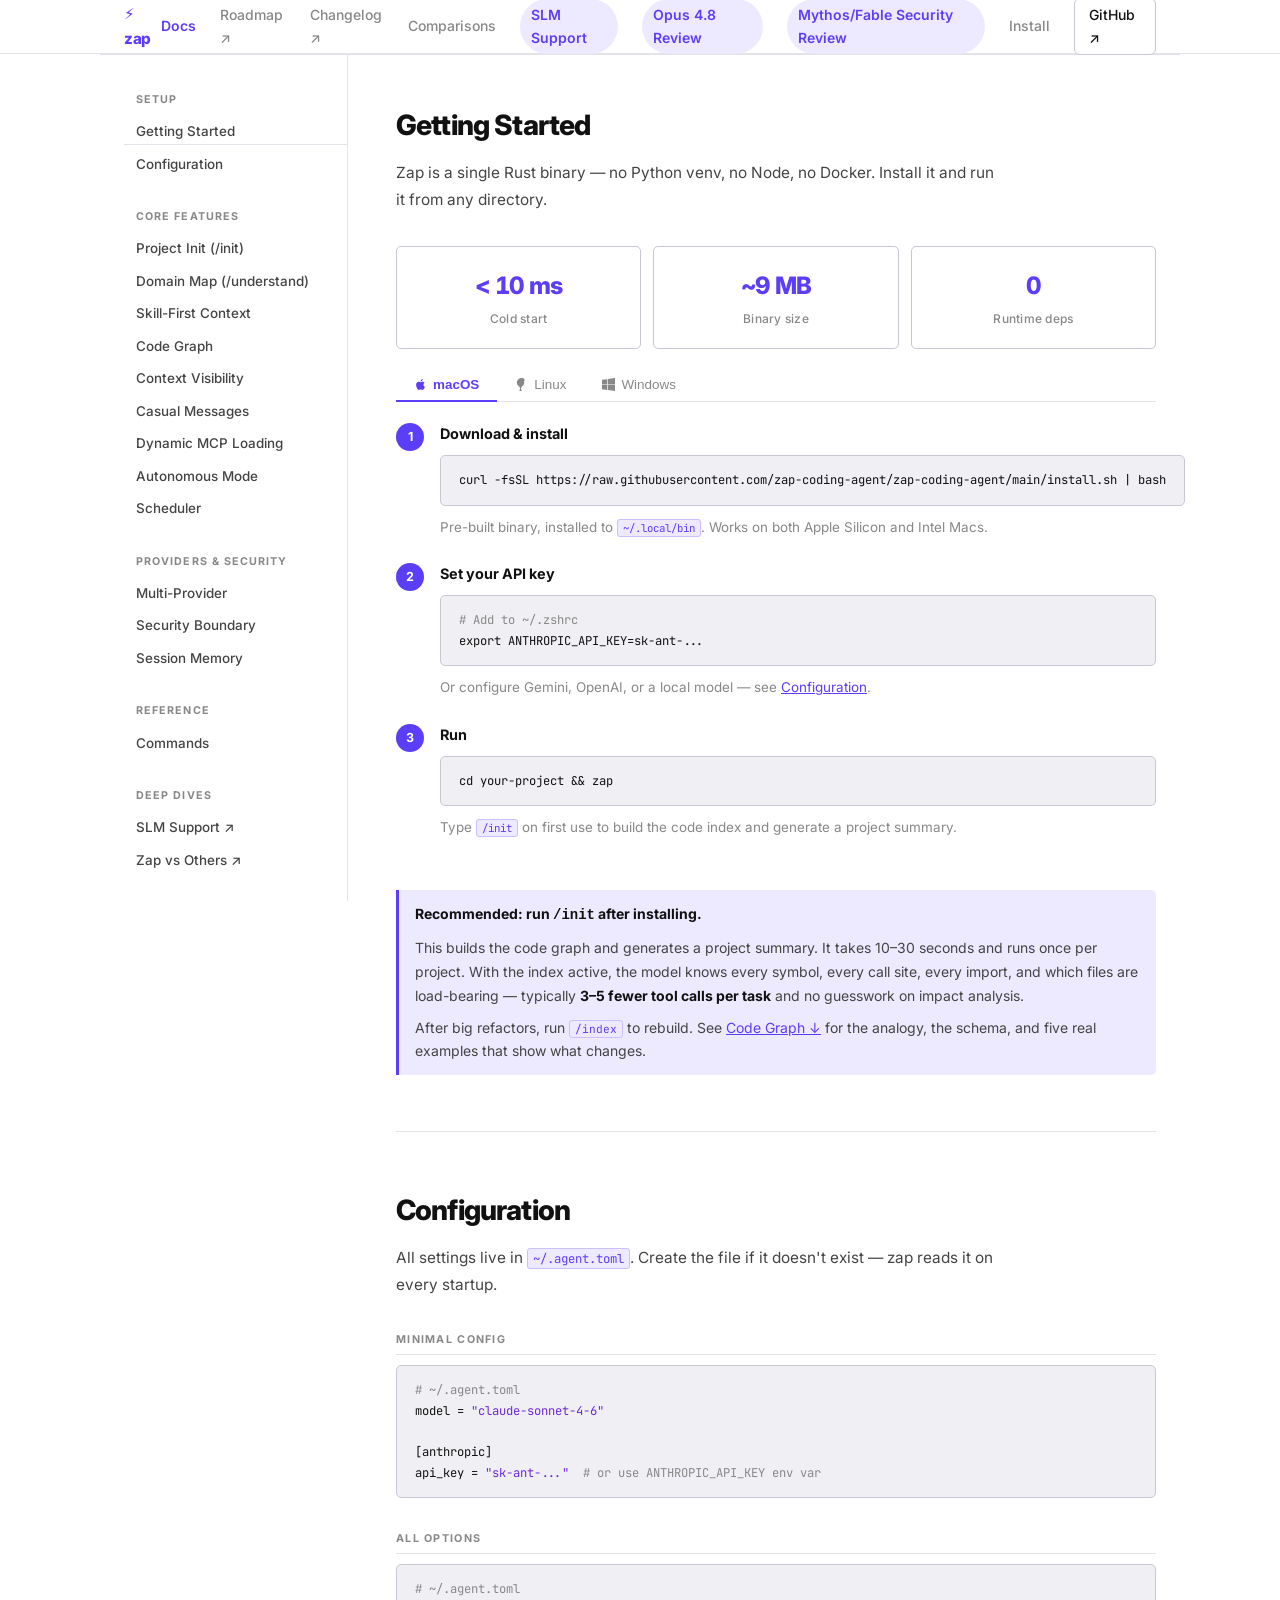
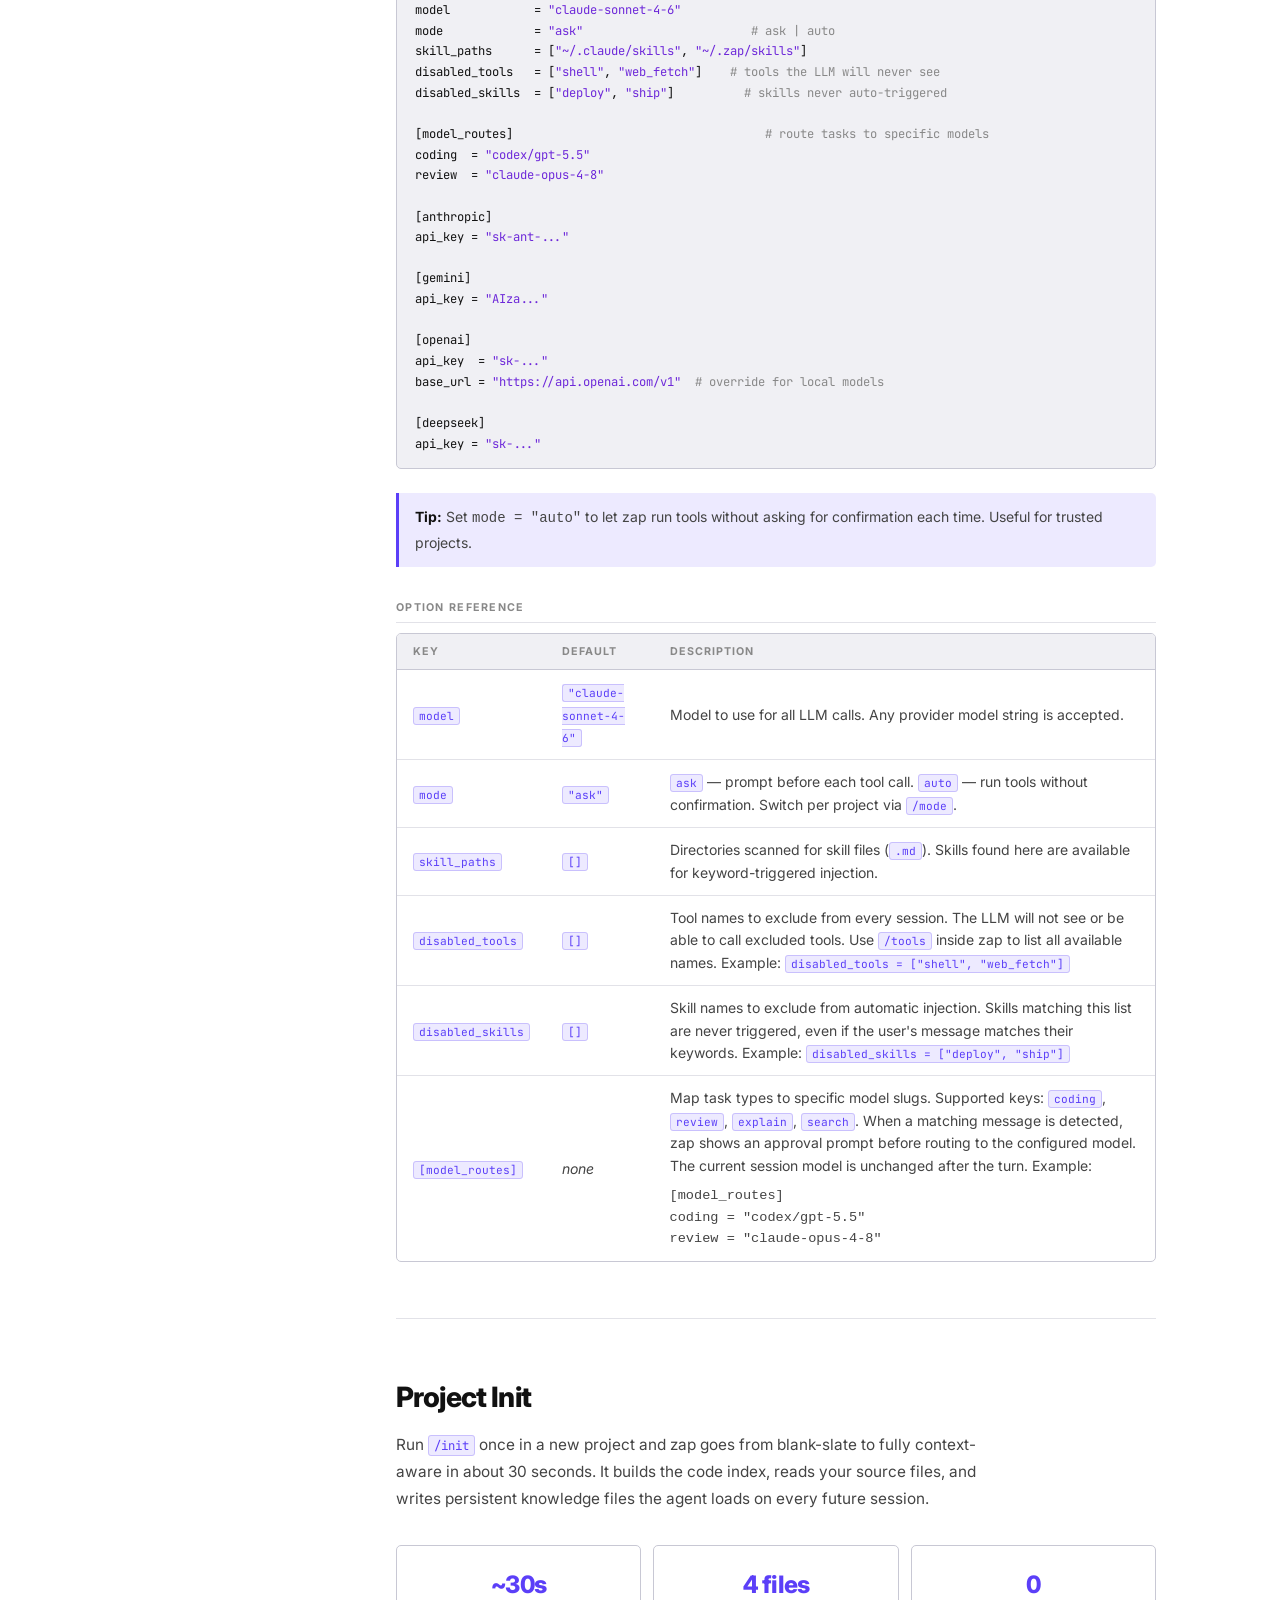
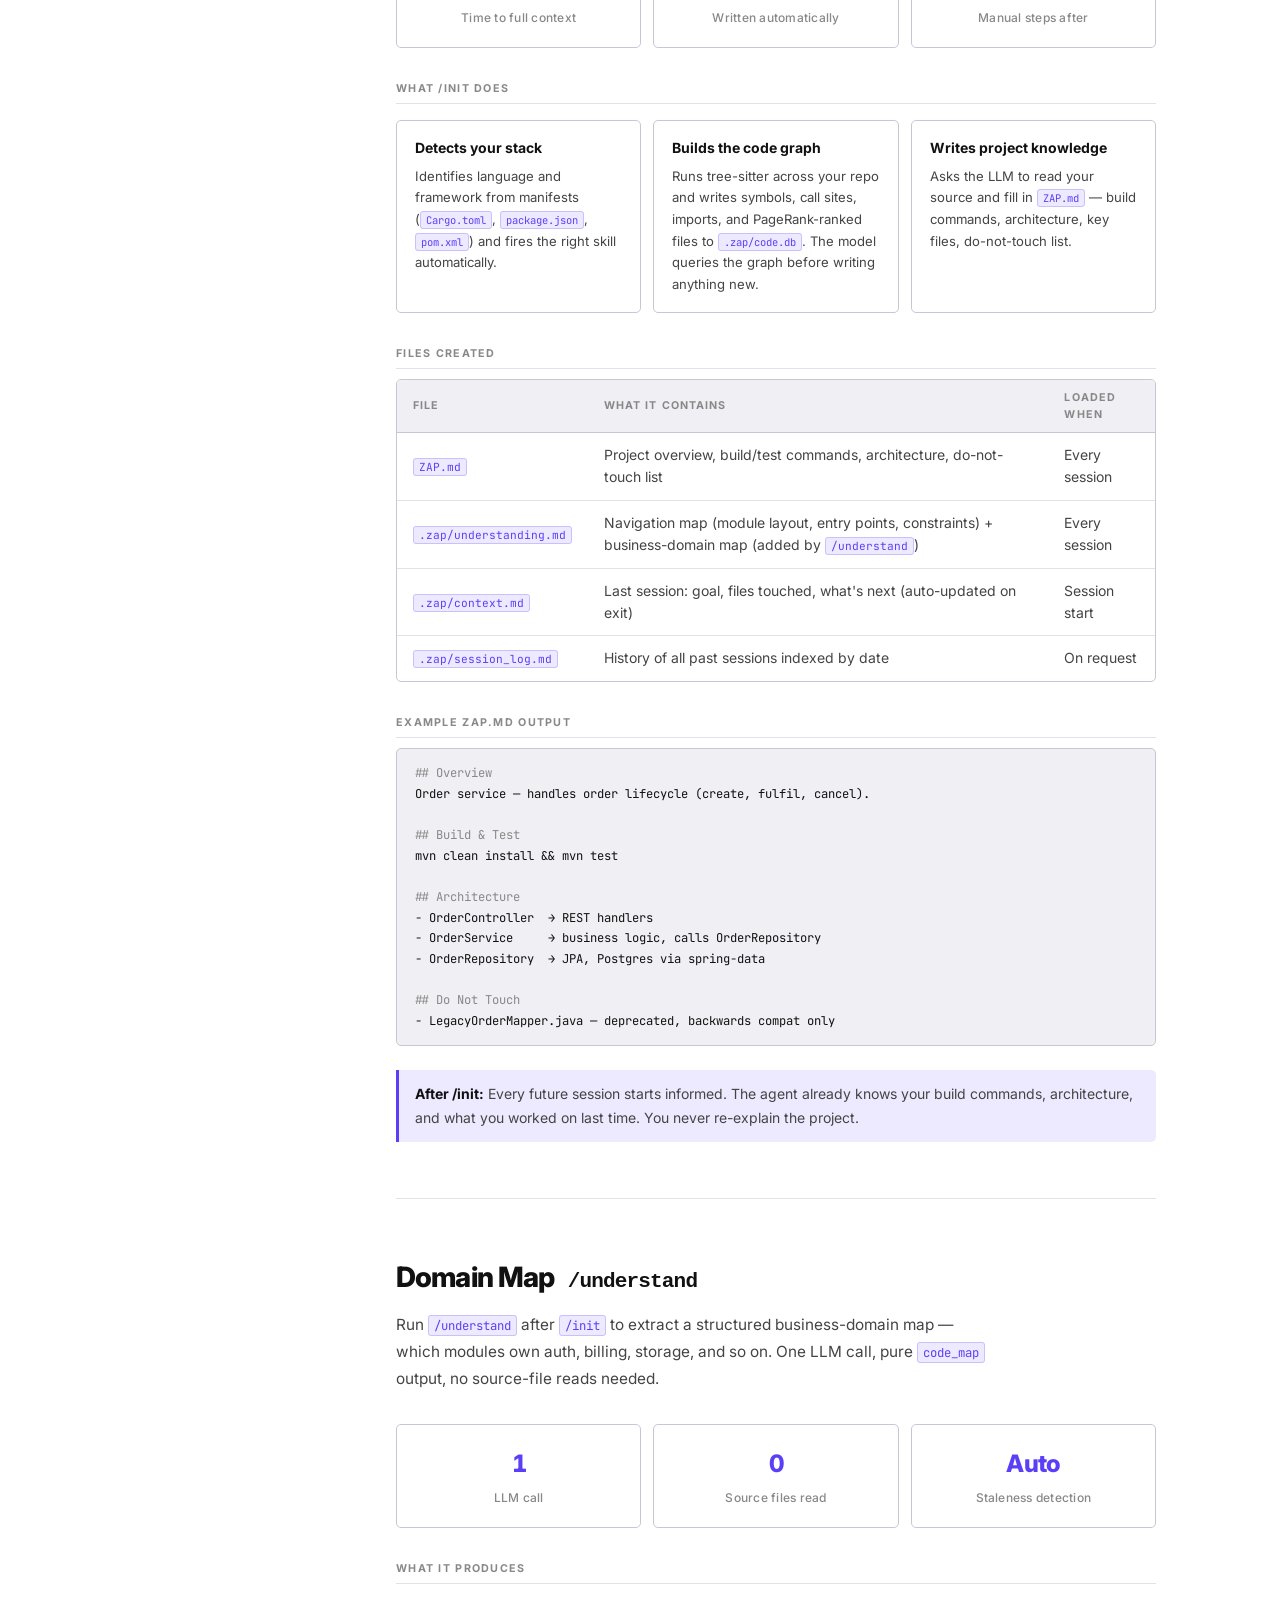
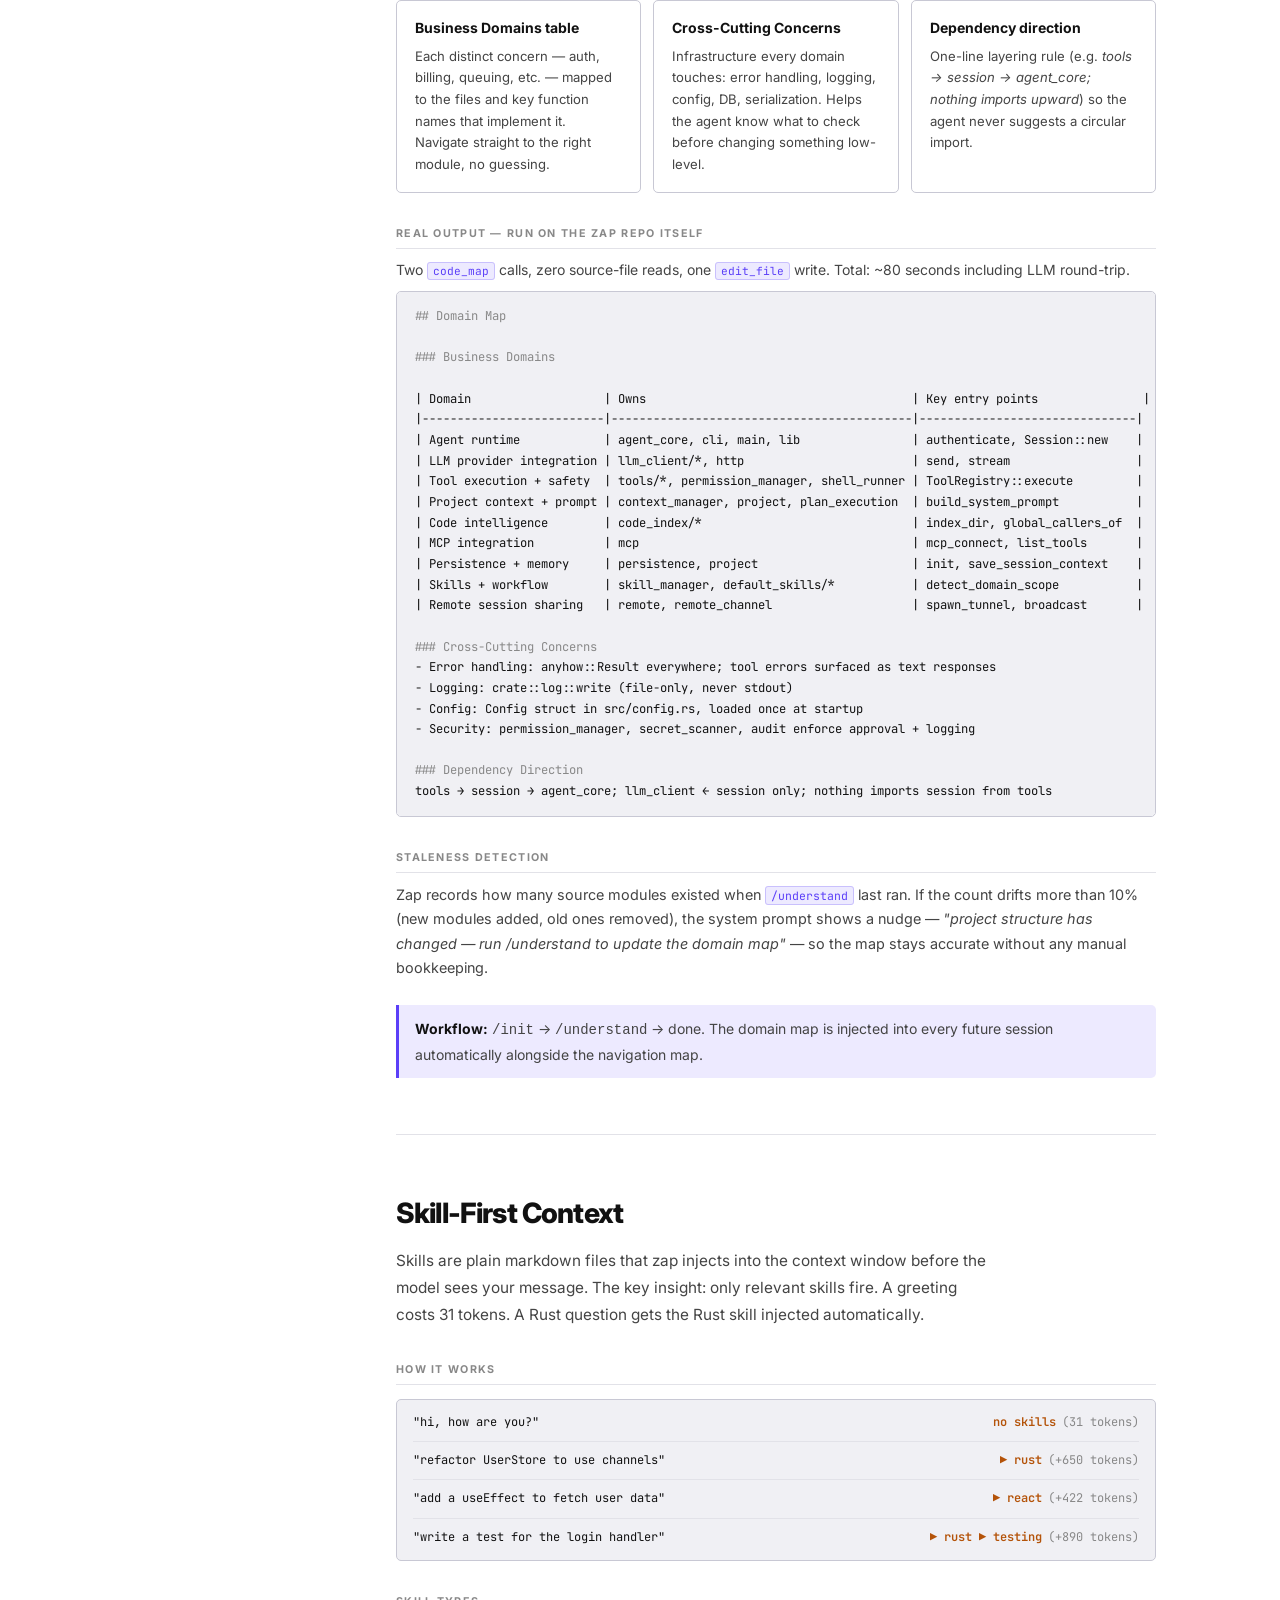
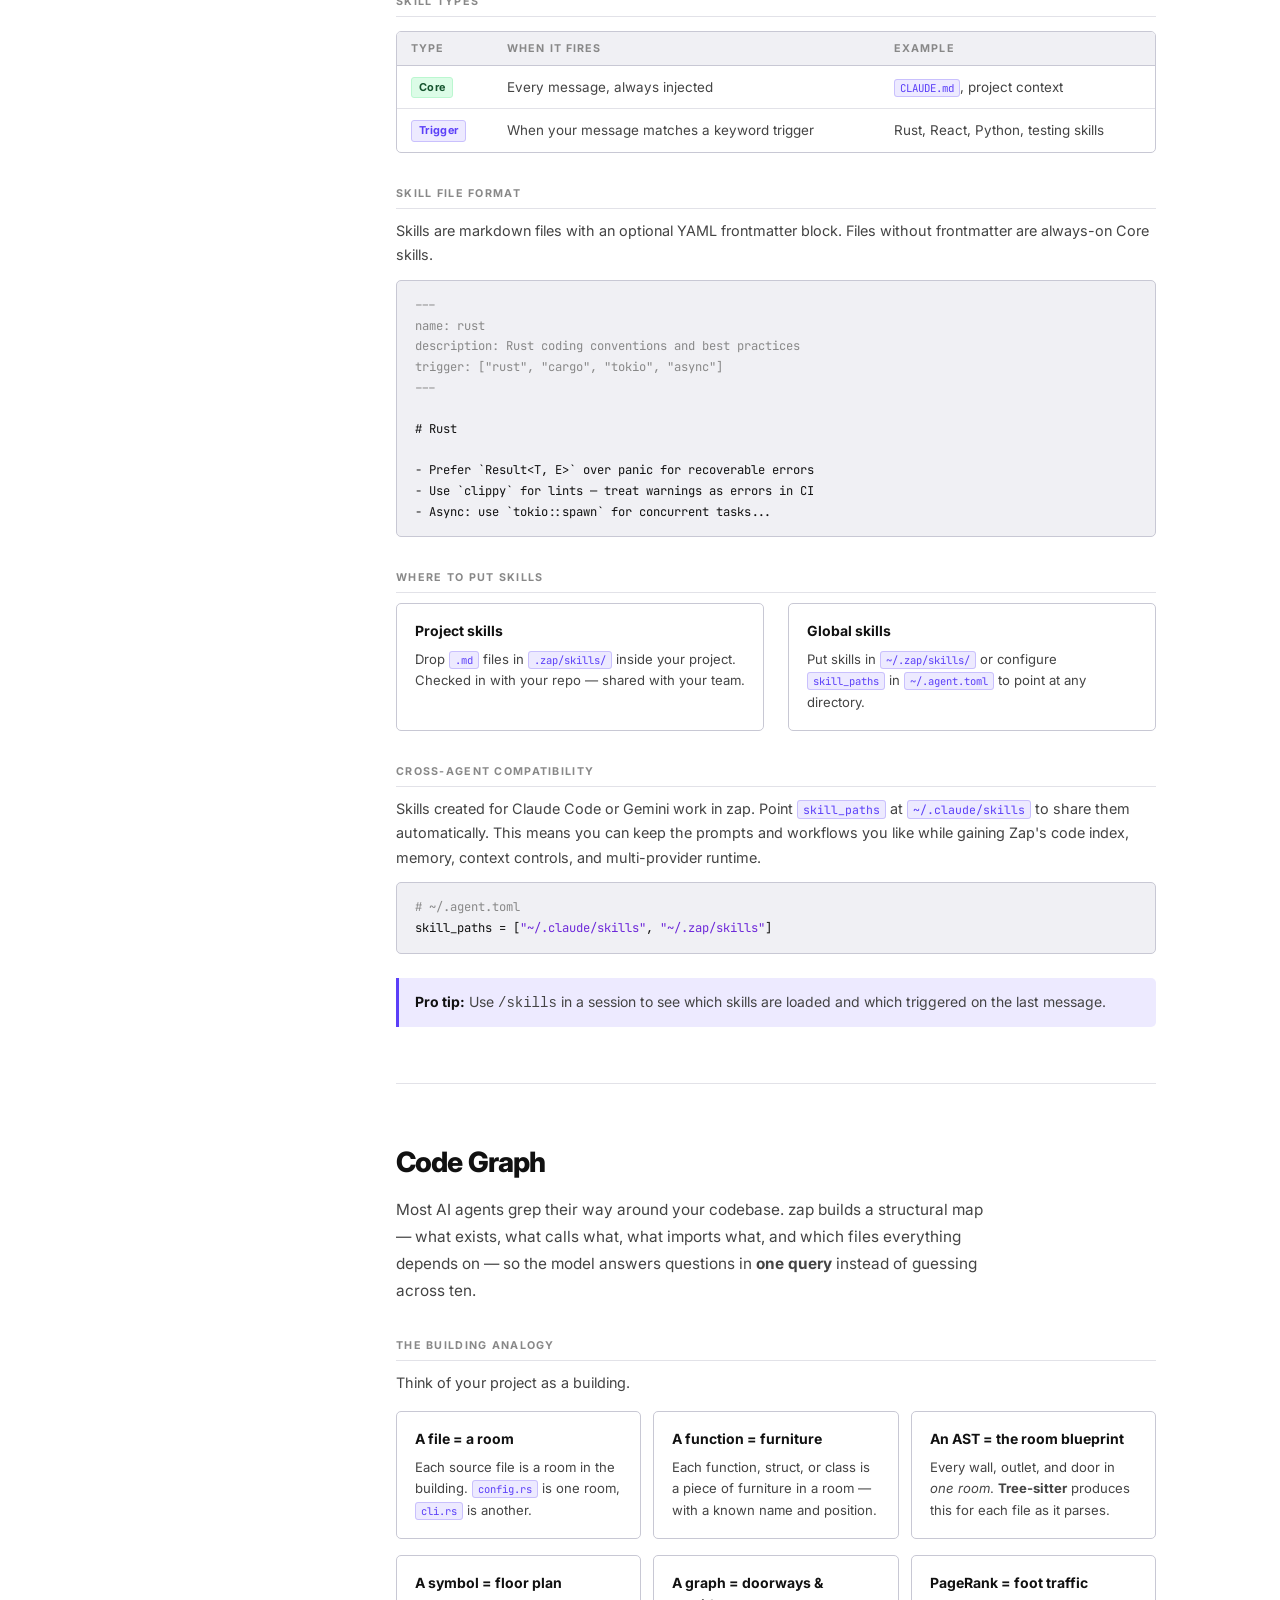
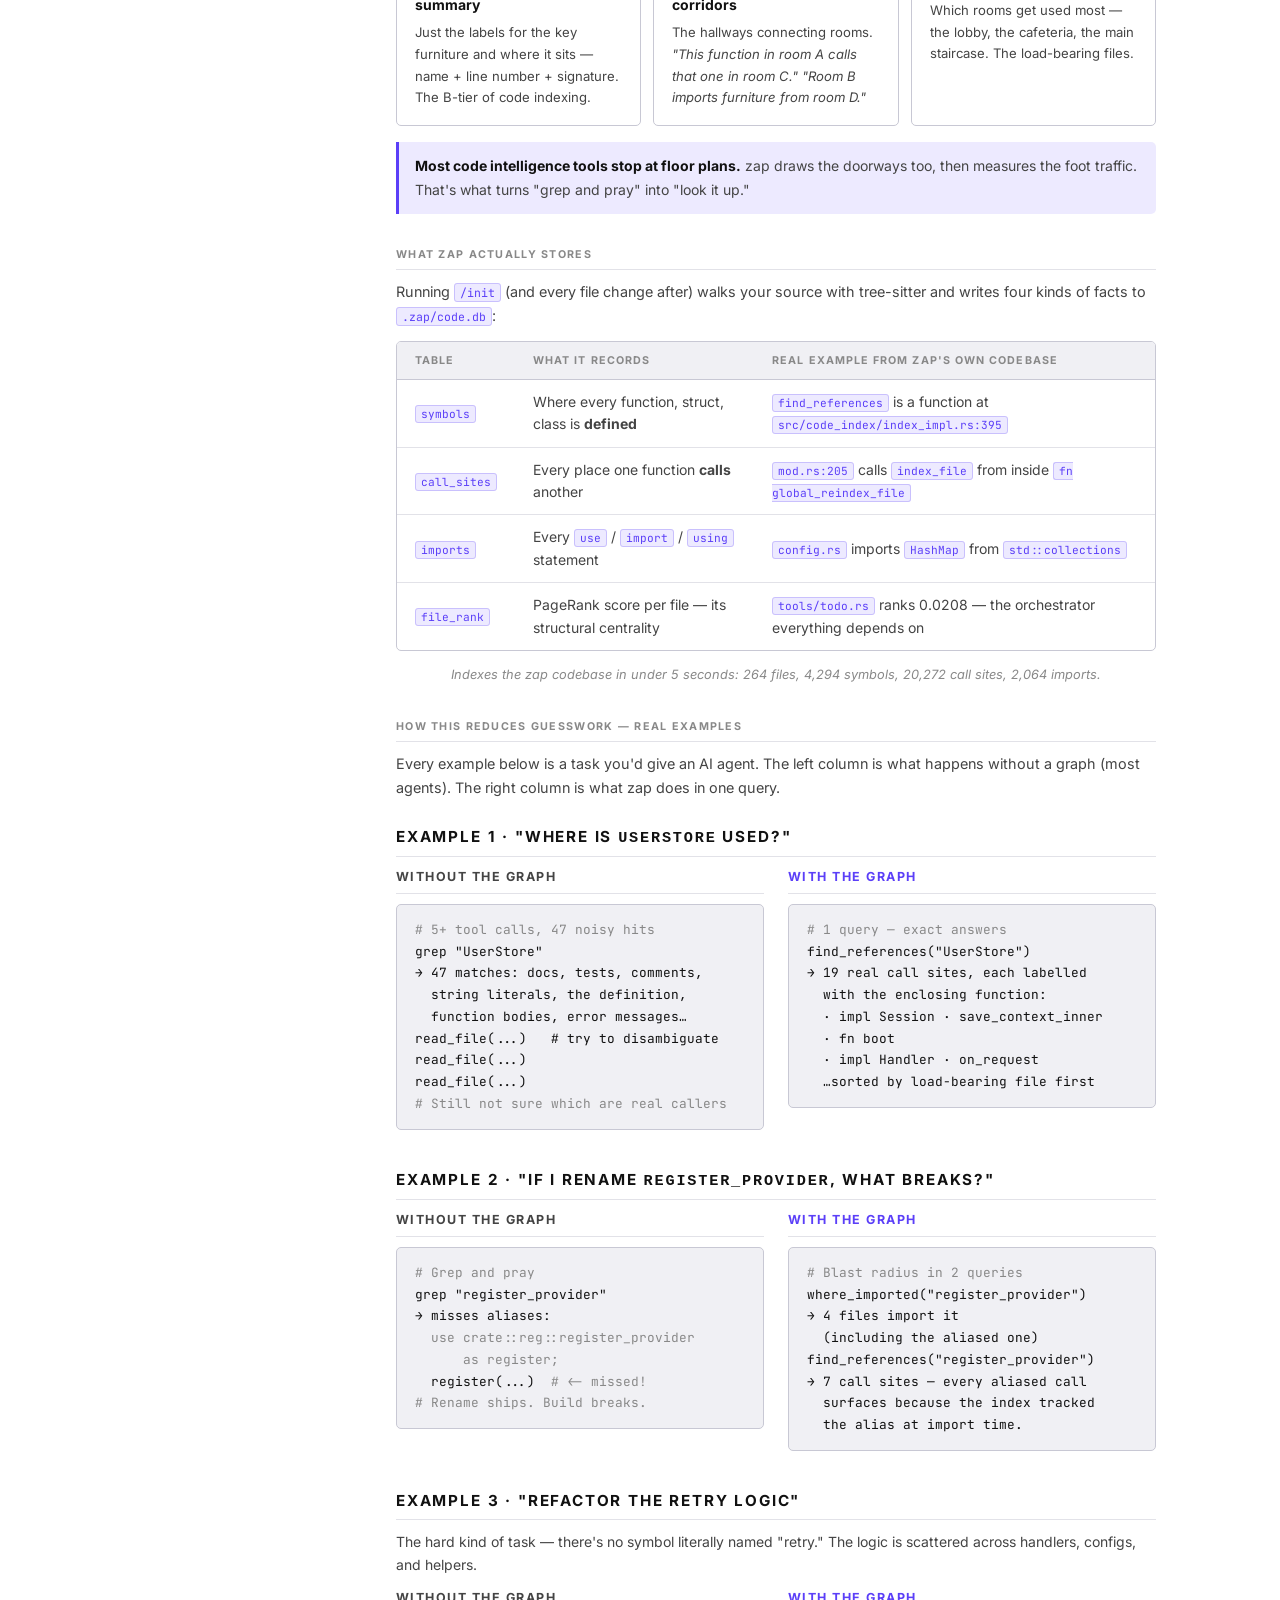
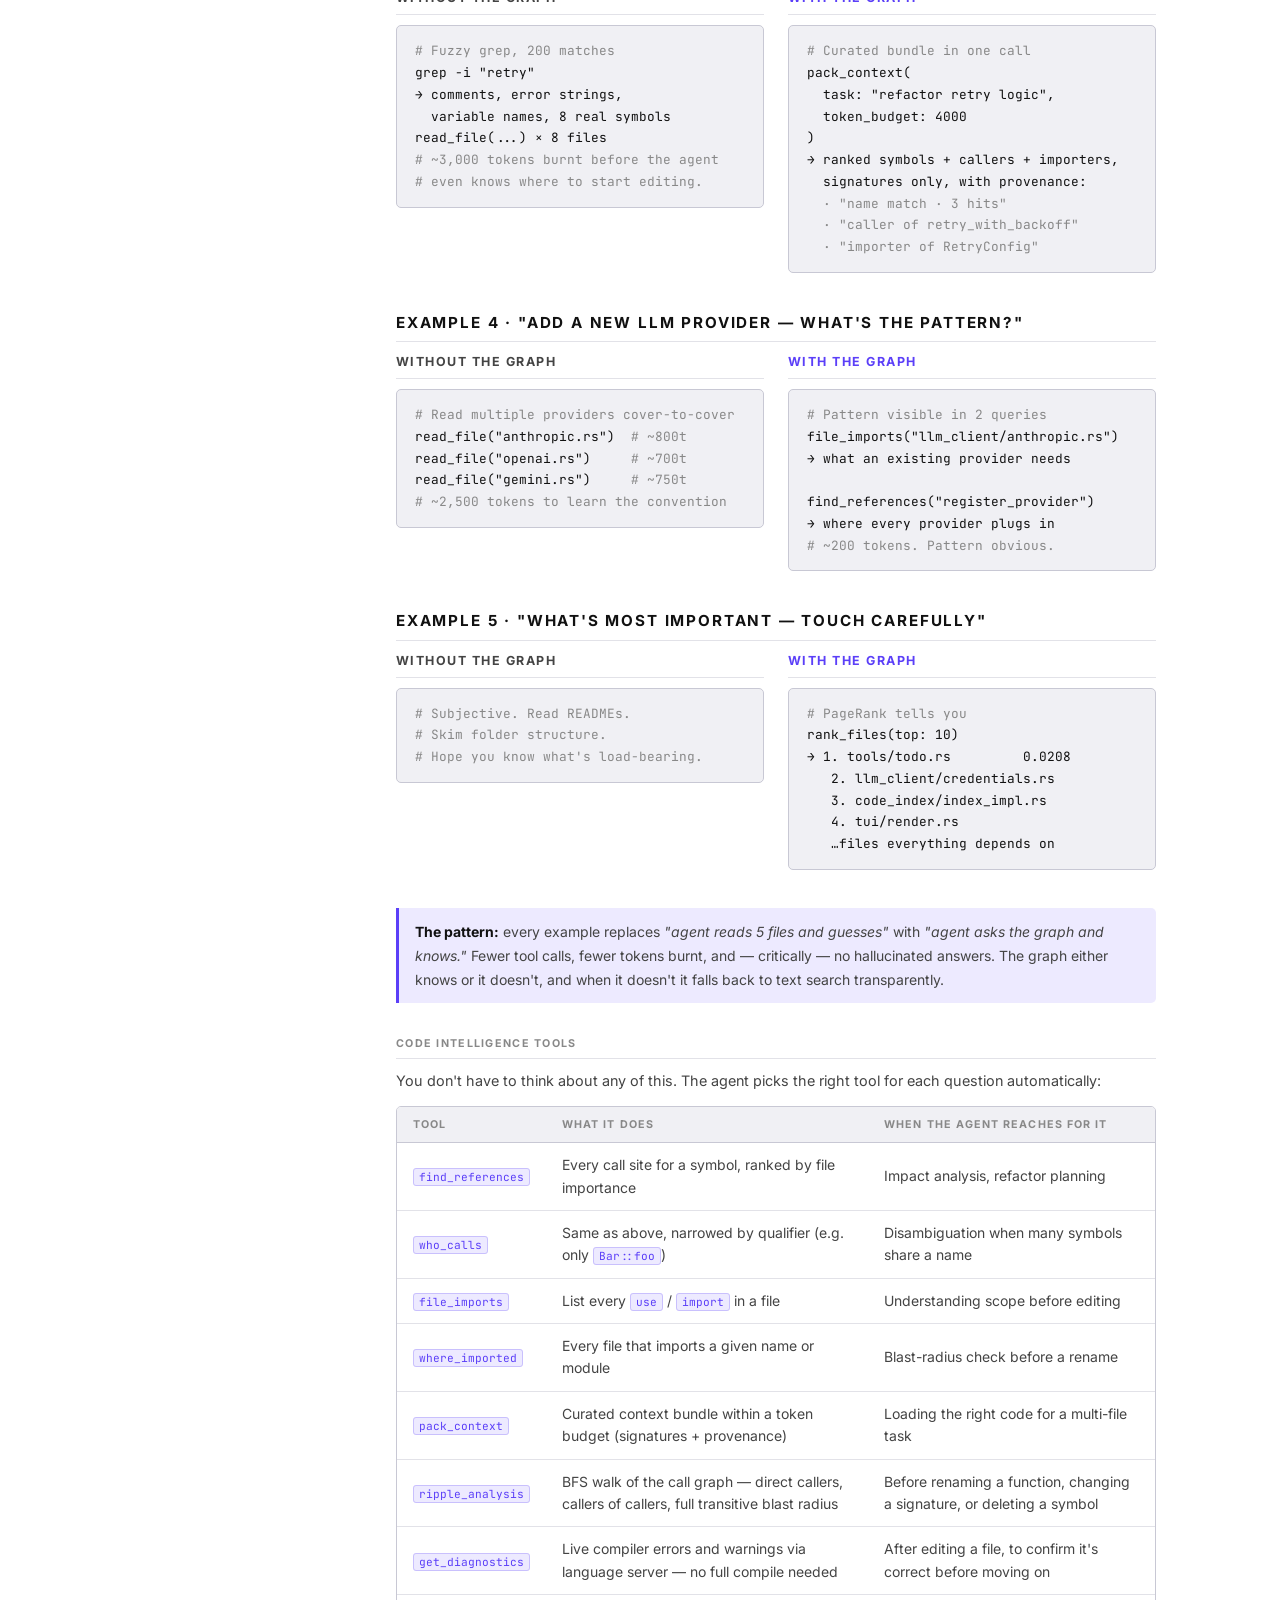
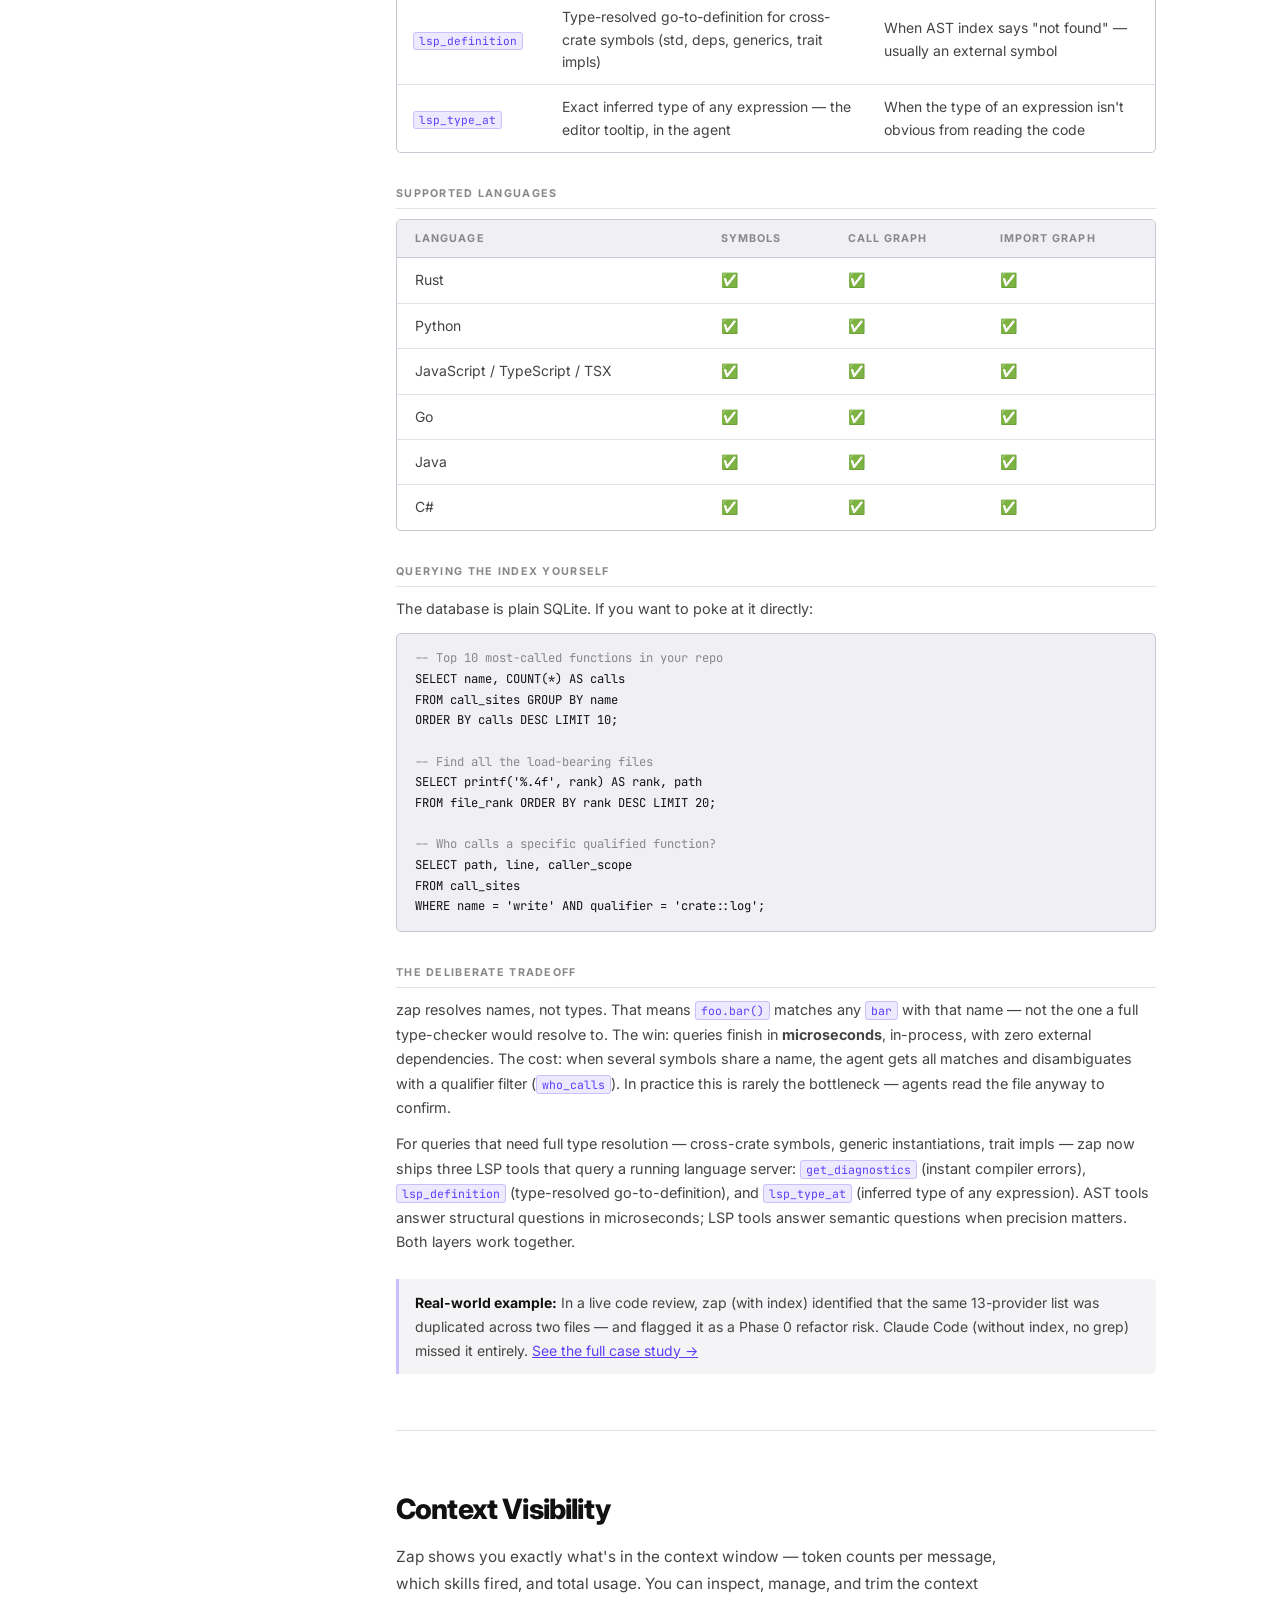
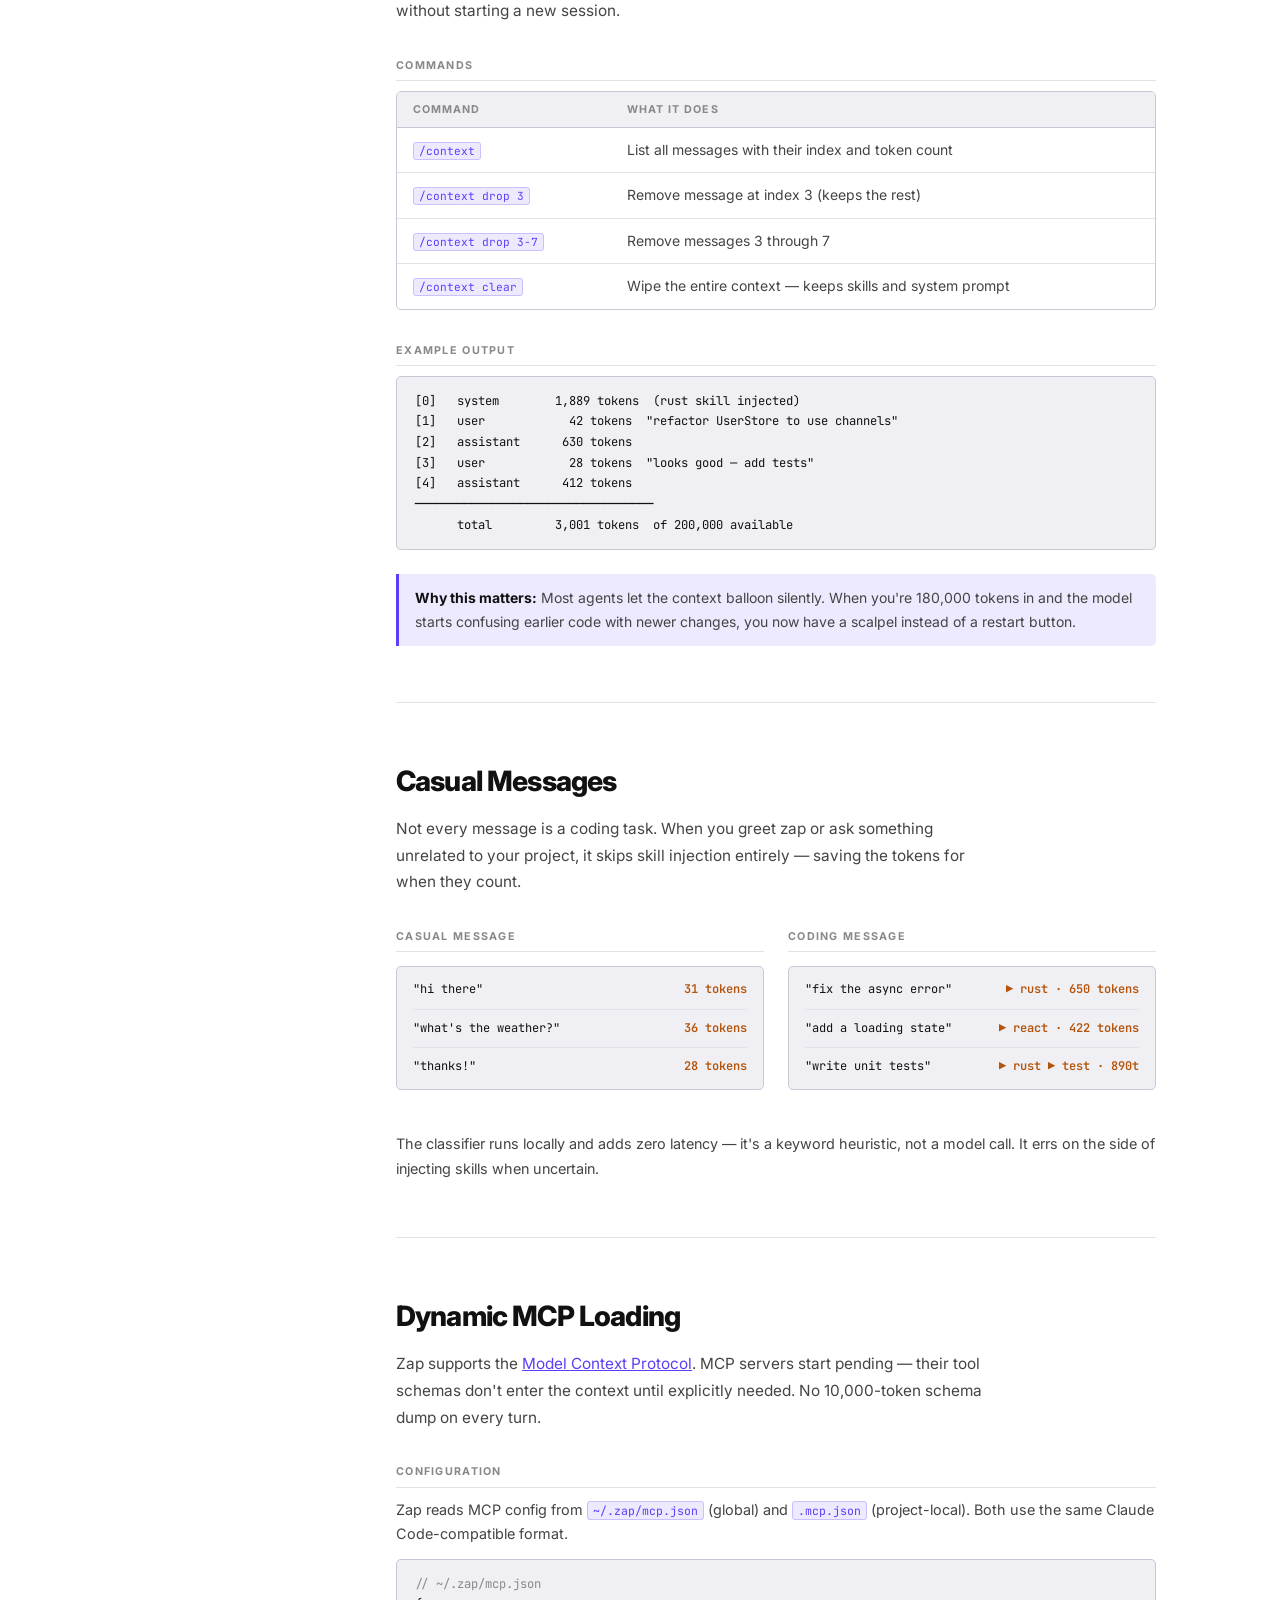
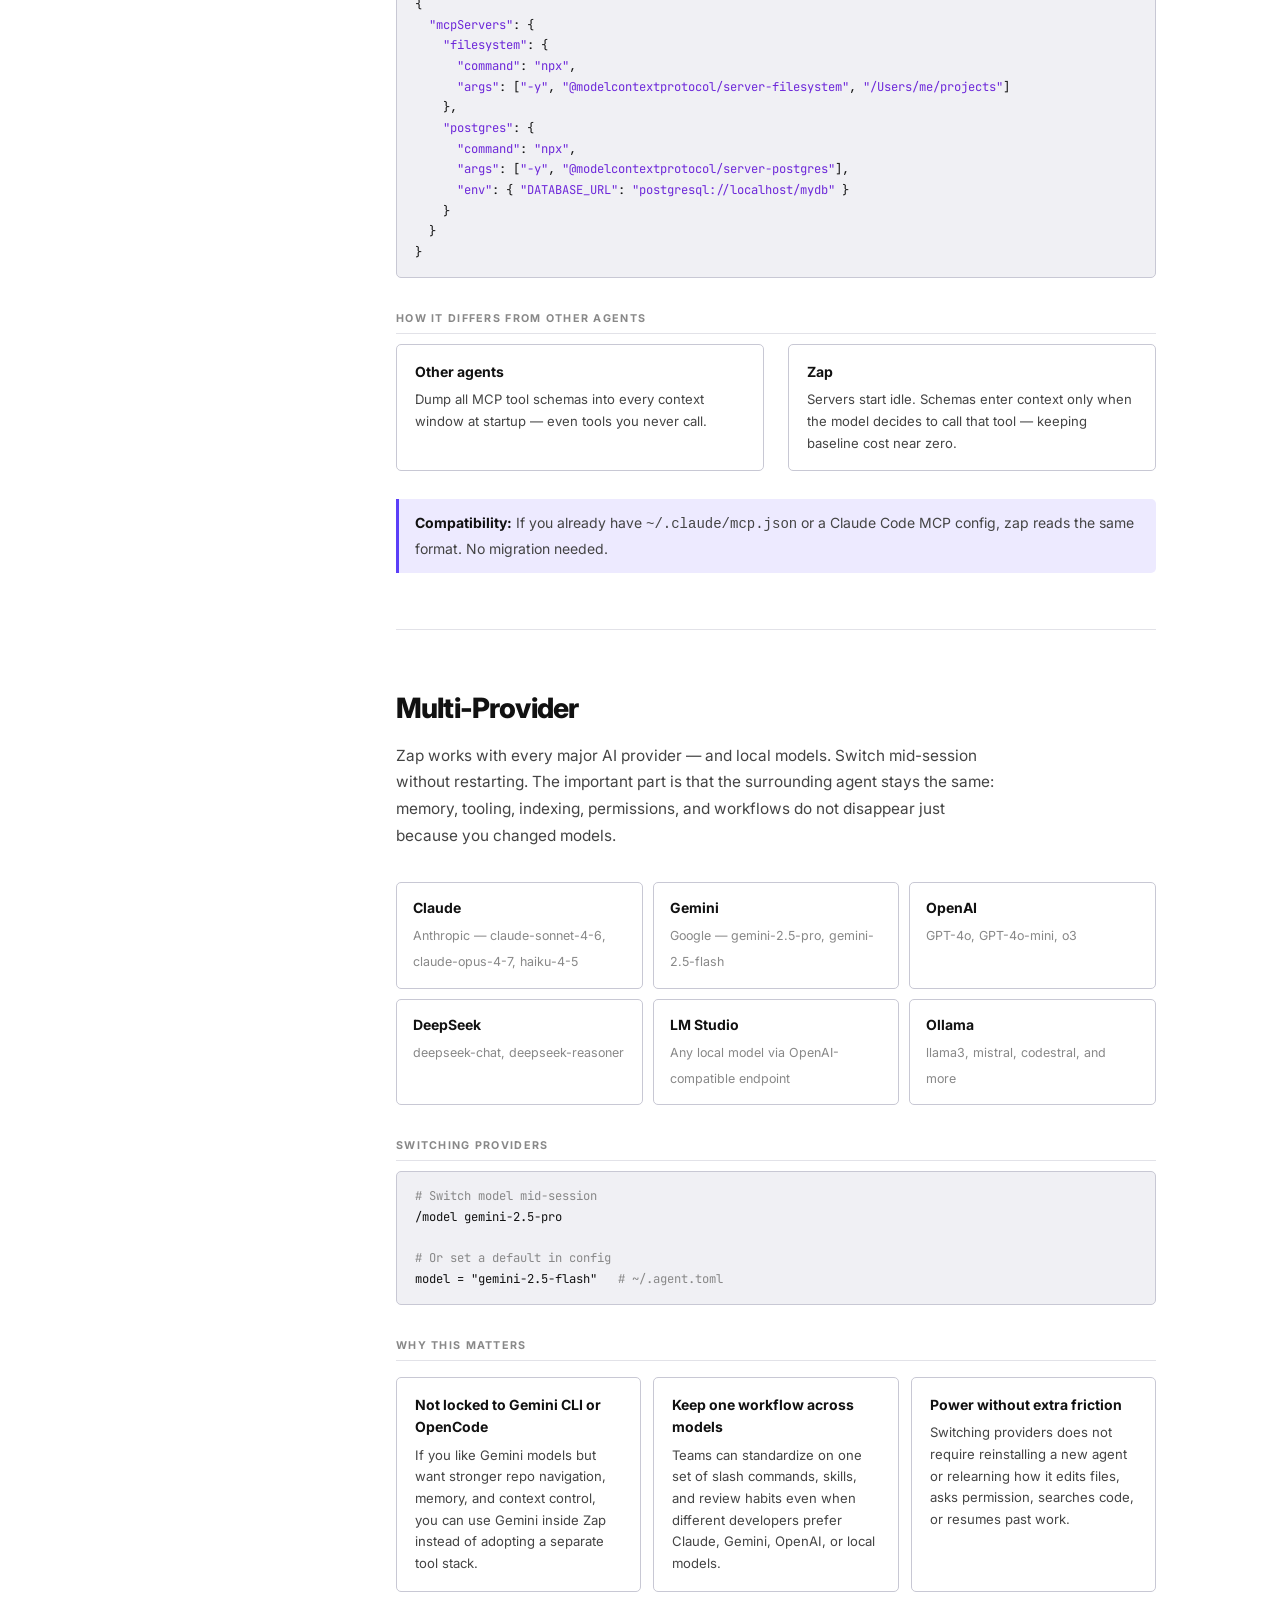
==== commit 6404d0f3: "docs: publish roadmap and changelog entry points" ====
--- a/website/docs.html
+++ b/website/docs.html
@@ -33,6 +33,8 @@
       <a href="index.html" class="logo">⚡ zap</a>
       <div class="nav-links">
         <a href="docs.html" style="color:var(--purple);font-weight:600;">Docs</a>
+        <a href="https://github.com/zap-coding-agent/zap-coding-agent/blob/main/README.md#roadmap--public-roadmap" target="_blank" rel="noopener">Roadmap ↗</a>
+        <a href="https://github.com/zap-coding-agent/zap-coding-agent/blob/main/FEATURES.md" target="_blank" rel="noopener">Changelog ↗</a>
         <a href="comparisons.html">Comparisons</a>
         <a href="slm.html" class="nav-highlight">SLM Support</a>
         <a href="review.html" class="nav-highlight">Opus 4.8 Review</a>
